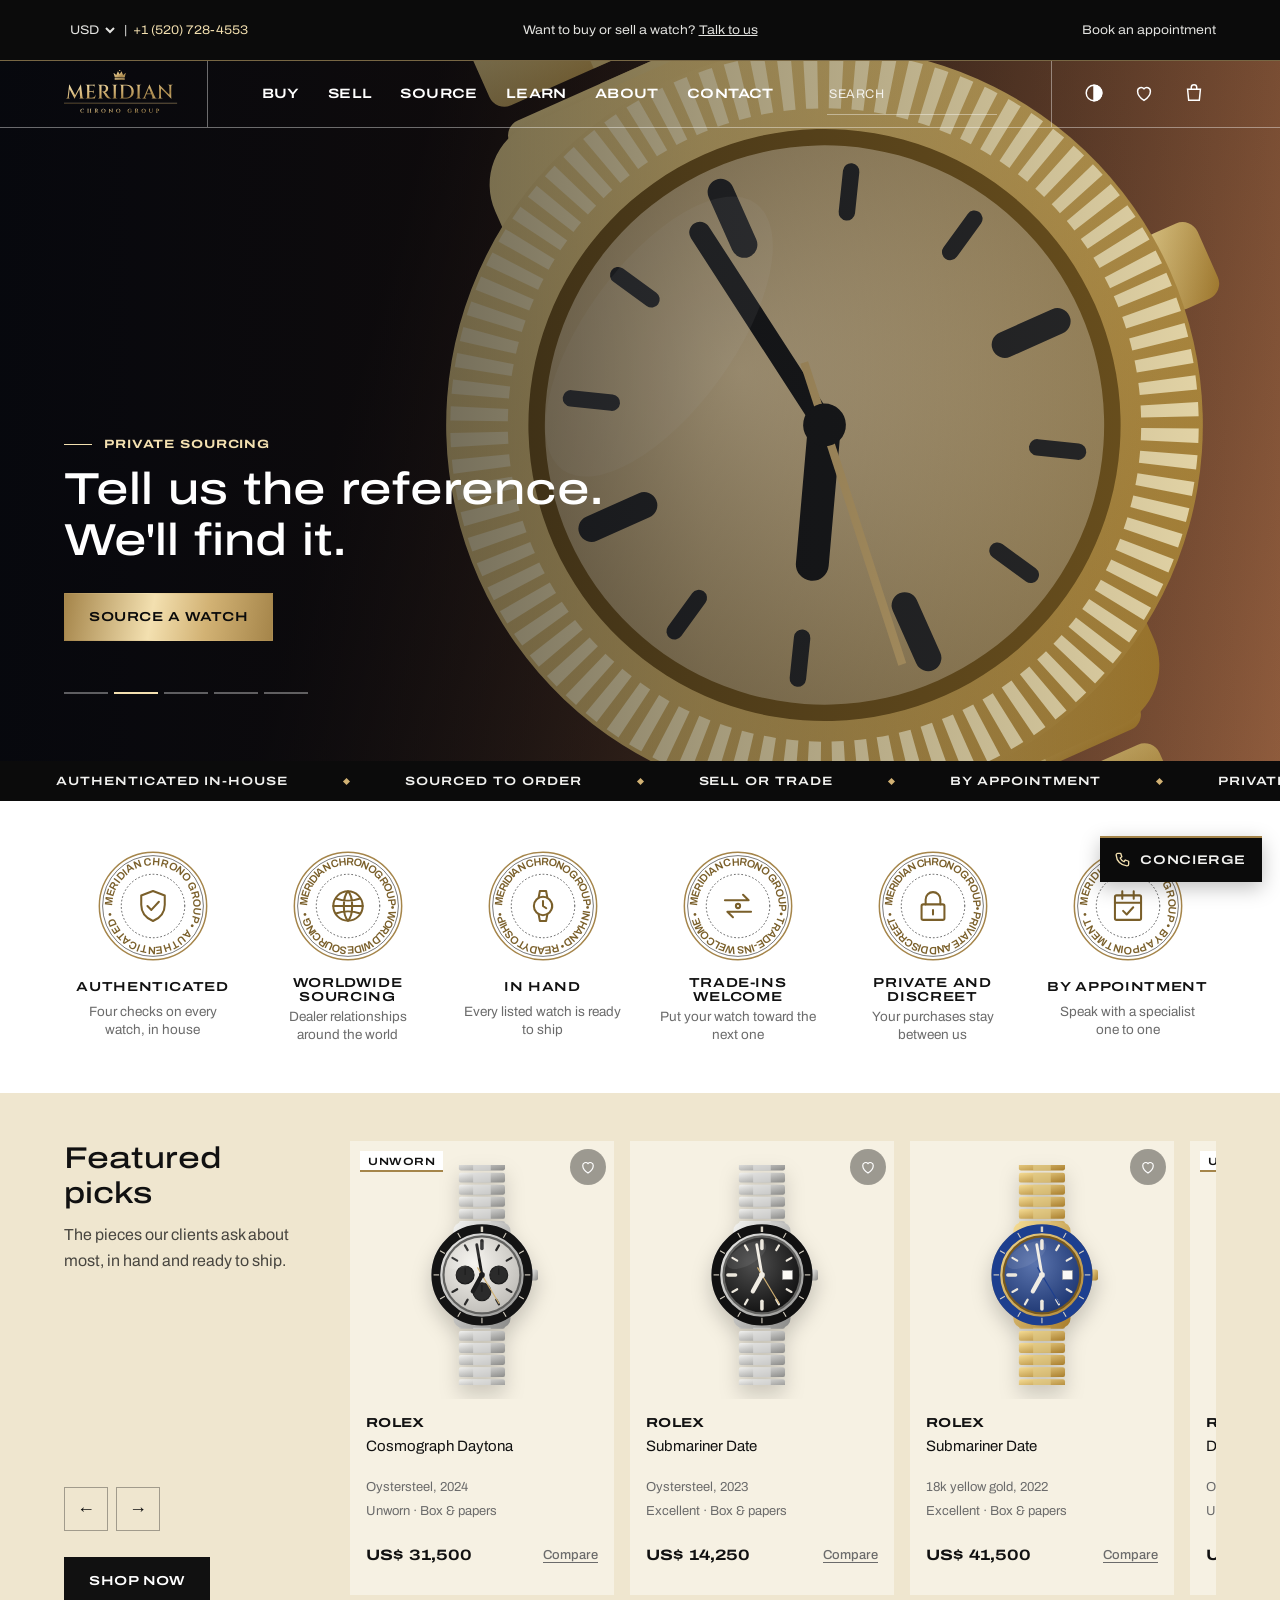
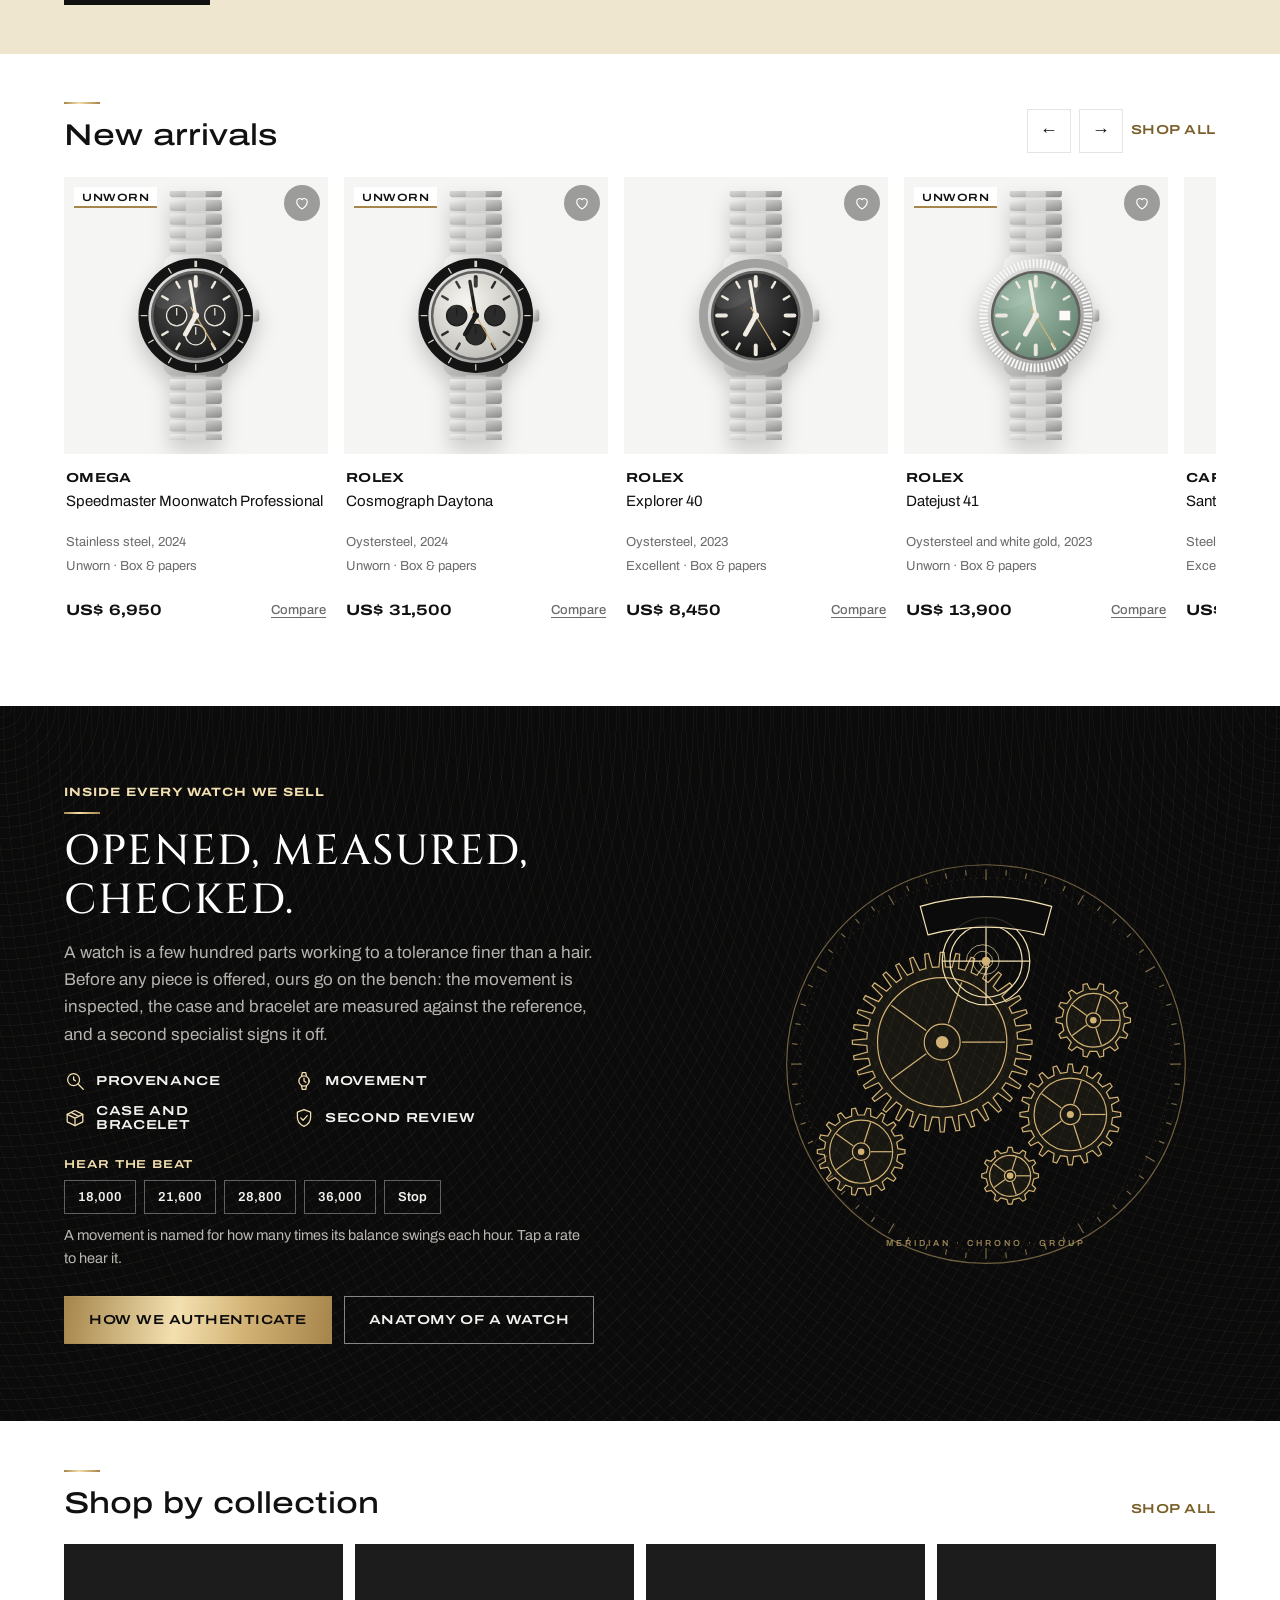
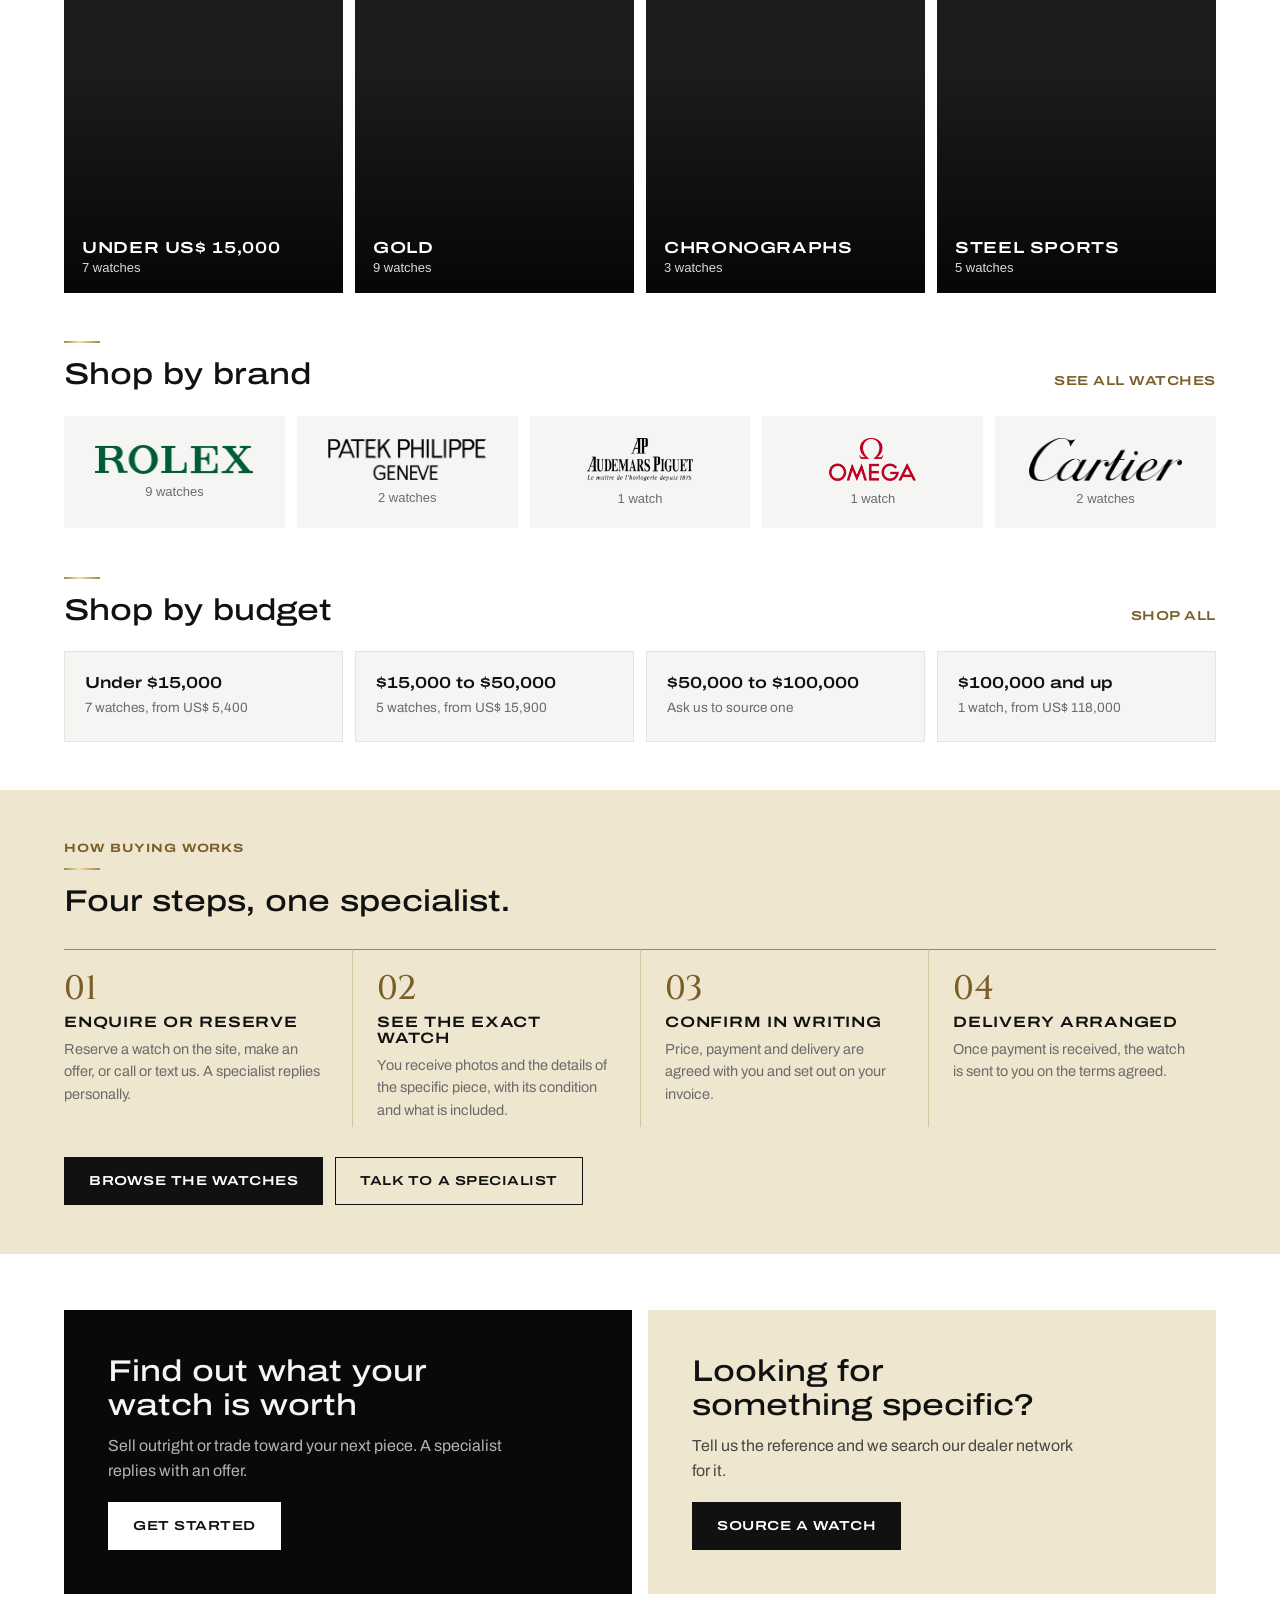
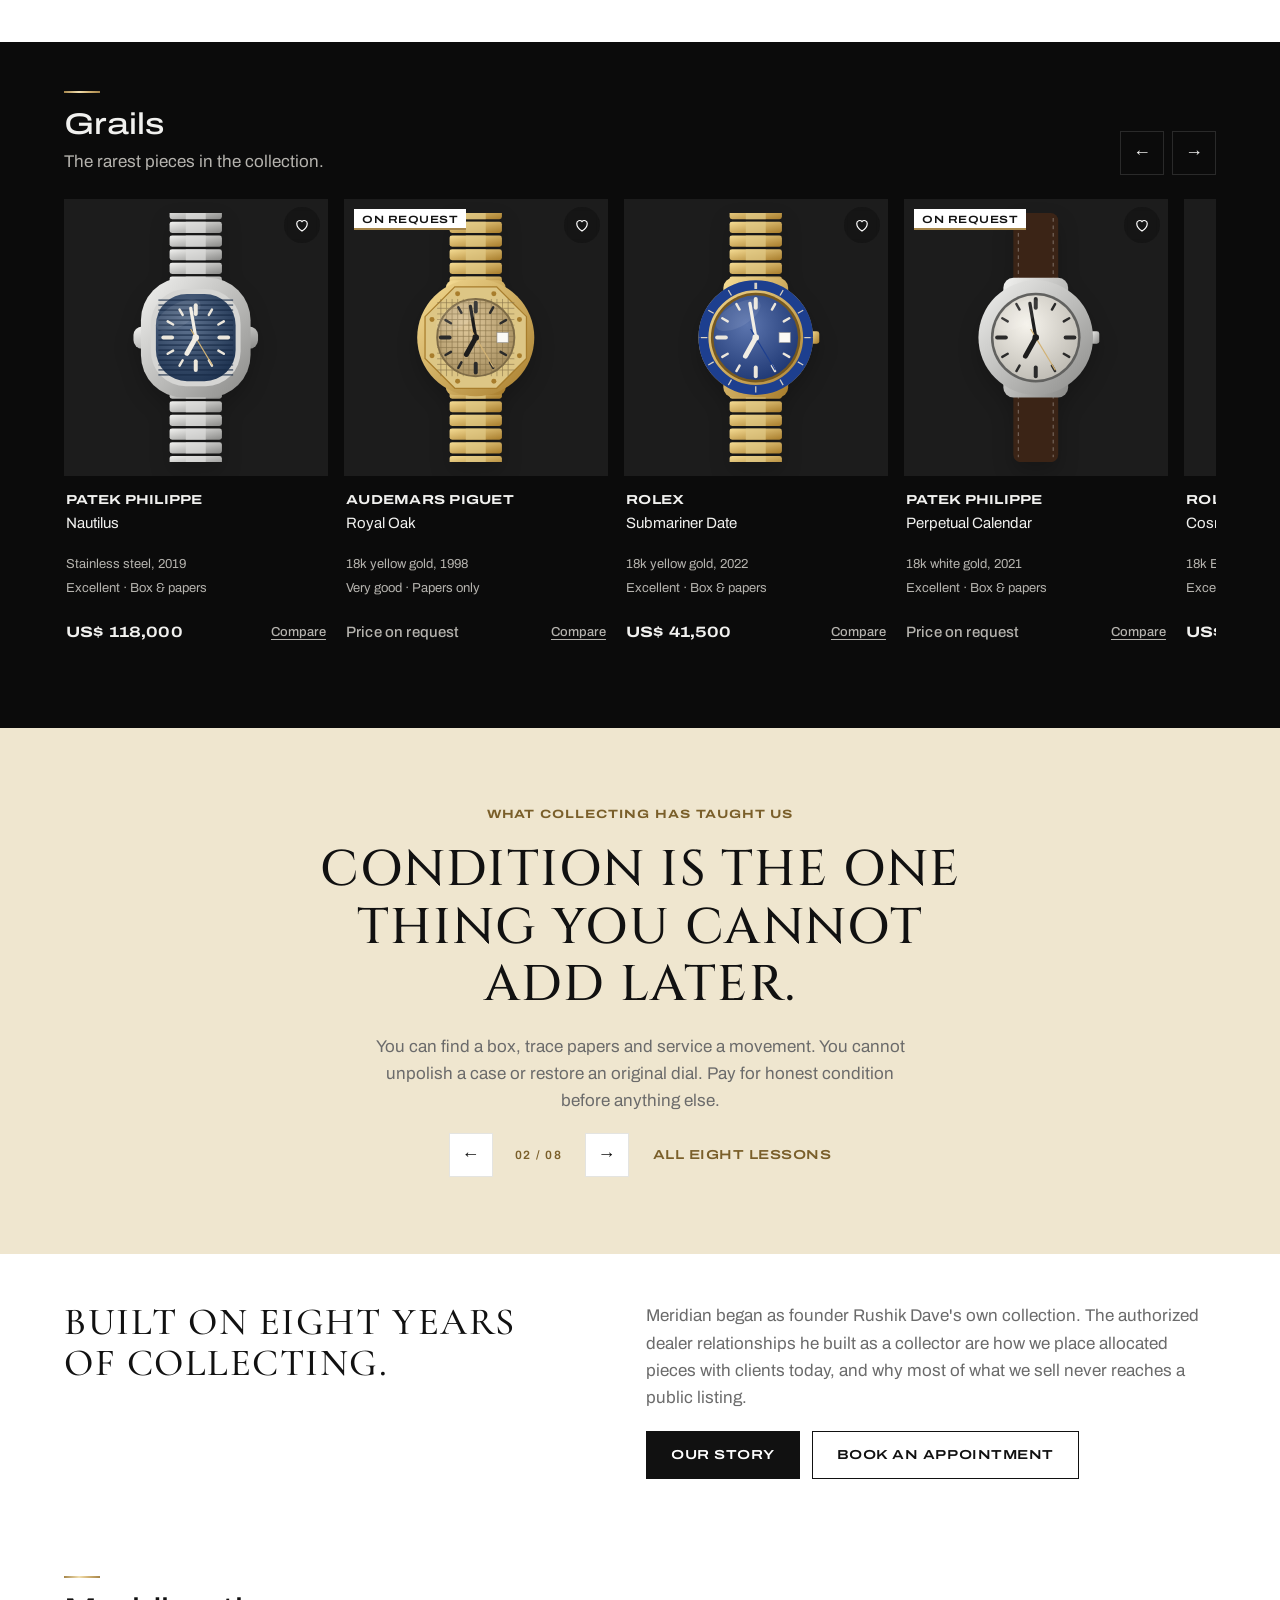
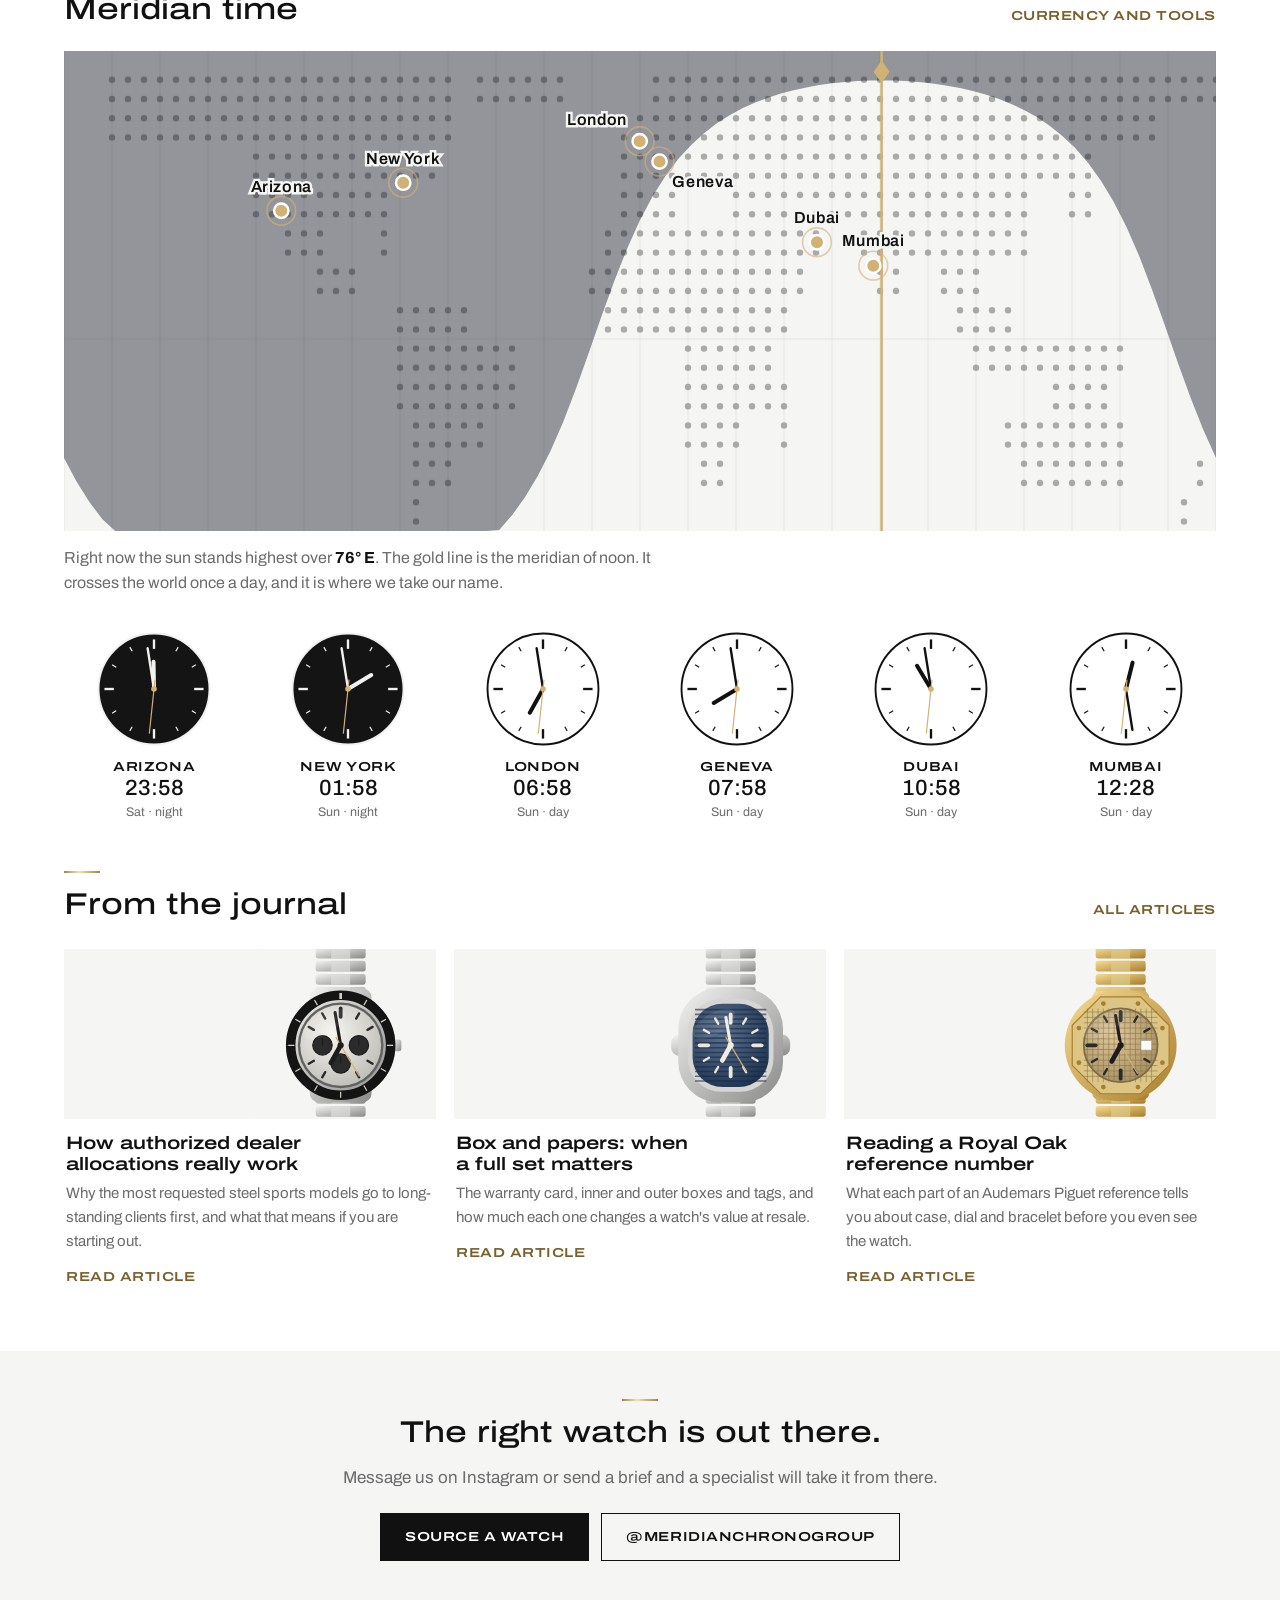
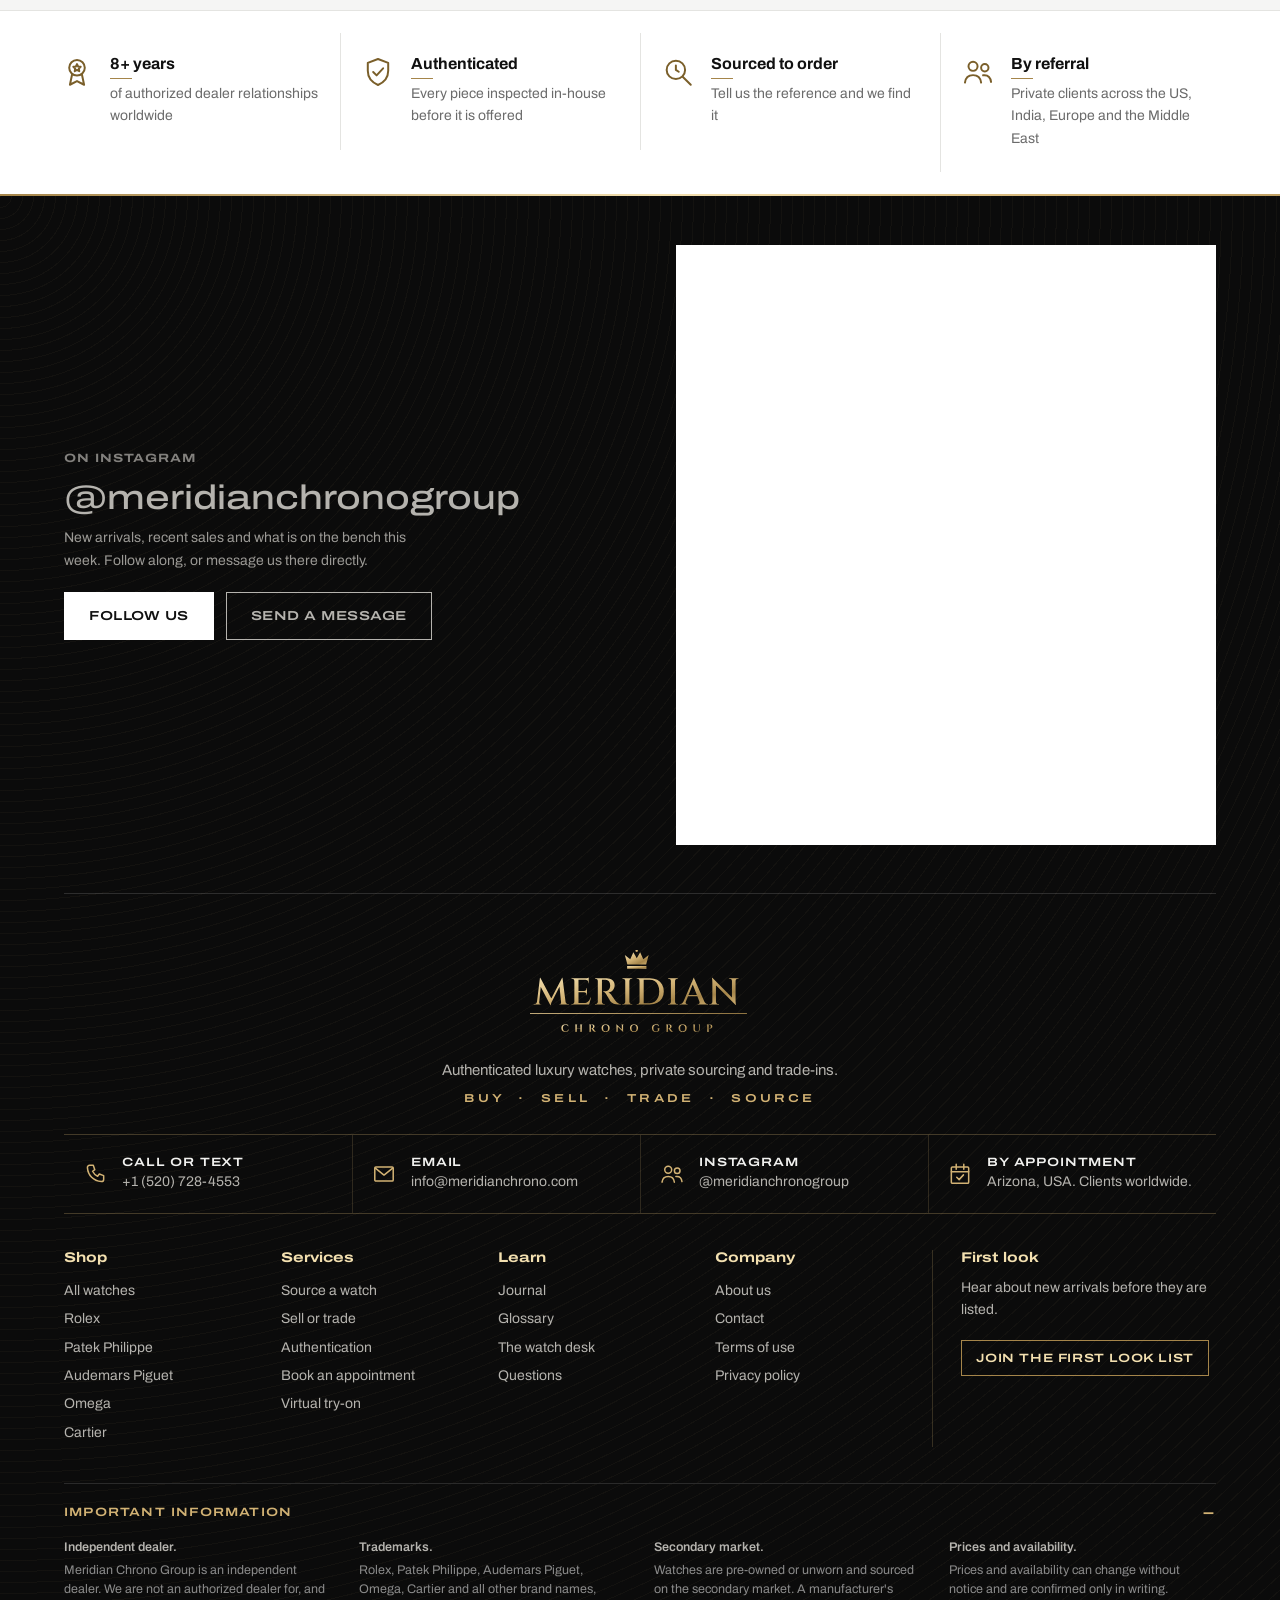
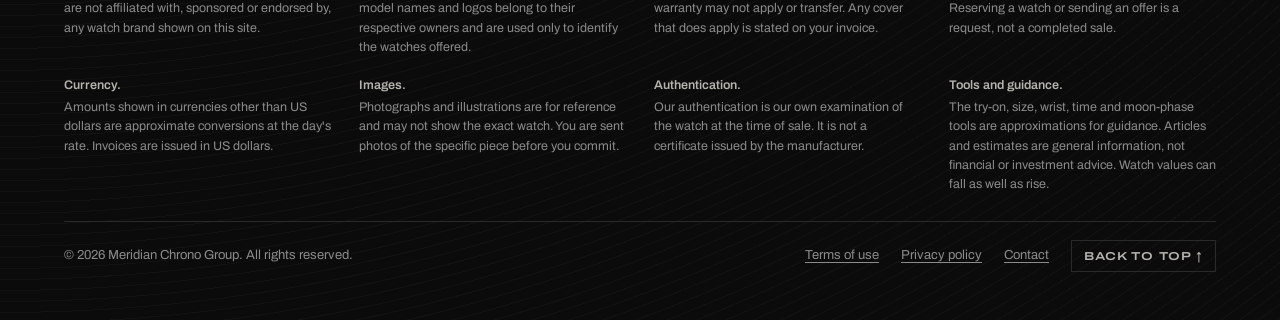
==== index.html @ 7411c693 "SEO: per-page titles, descriptions, canonical, structured data, clean URLs on live" ====
<!DOCTYPE html>
<html lang="en">
<head>
<meta charset="utf-8">
<meta name="viewport" content="width=device-width, initial-scale=1">
<title>Meridian Chrono Group | Authenticated Luxury Watches, Sourcing and Trade-Ins</title>
<meta name="robots" content="noindex">
<link rel="preconnect" href="https://images.unsplash.com">
<script type="application/ld+json">{"@context":"https://schema.org","@type":"Organization","name":"Meridian Chrono Group","url":"https://meridianchrono.com","email":"info@meridianchrono.com","telephone":"+1-520-728-4553","address":{"@type":"PostalAddress","addressRegion":"AZ","addressCountry":"US"},"logo":"https://meridianchrono.com/brand/app-icon-512.png","image":"https://meridianchrono.com/brand/launch-email-hero.png","description":"Independent dealer in authenticated luxury watches: buying, selling, trade-ins and private sourcing.","areaServed":"Worldwide","sameAs":["https://www.instagram.com/meridianchronogroup"]}</script>
<script type="application/ld+json">{"@context":"https://schema.org","@type":"WebSite","name":"Meridian Chrono Group","url":"https://meridianchrono.com/"}</script>
<link rel="icon" href="data:image/svg+xml,%3Csvg xmlns='http://www.w3.org/2000/svg' viewBox='168 4 64 56'%3E%3Crect x='168' y='4' width='64' height='56' fill='%230b0b0b'/%3E%3Cg fill='%23d2b274'%3E%3Cpath d='M183 44h34v5h-34z'/%3E%3Cpath d='M183.5 41.5L179 25l9.5 7.5L194 20l6 10.5L206 20l5.5 12.5L221 25l-4.5 16.5z'/%3E%3Ccircle cx='2' cy='17.5' r='2.2'/%3E%3C/g%3E%3C/svg%3E">
<meta name="theme-color" content="#0b0b0b">
<meta property="og:type" content="website">
<meta property="og:site_name" content="Meridian Chrono Group">
<meta property="og:title" content="Meridian Chrono Group | Authenticated Luxury Watches">
<meta name="twitter:title" content="Meridian Chrono Group | Authenticated Luxury Watches">
<meta name="twitter:description" content="Authenticated luxury watches, private sourcing and trade-ins.">
<meta property="og:description" content="Authenticated luxury watches, private sourcing and trade-ins.">
<meta property="og:image" content="https://aeroassistindustries.github.io/meridian-chrono-staging/brand/launch-email-hero.png">
<meta name="twitter:card" content="summary_large_image">
<link rel="manifest" href="manifest.webmanifest">
<link rel="apple-touch-icon" href="brand/app-icon-180.png">
<meta name="apple-mobile-web-app-title" content="Meridian">
<meta name="description" content="Buy, sell, trade or source authenticated luxury watches with Meridian Chrono Group. Rolex, Patek Philippe, Audemars Piguet, Omega and Cartier, by appointment in Arizona and delivered worldwide.">
<link rel="preconnect" href="https://fonts.googleapis.com">
<link rel="preconnect" href="https://fonts.gstatic.com" crossorigin>
<link href="https://fonts.googleapis.com/css2?family=Archivo:wdth,wght@62..125,100..900&family=Cinzel:wght@400..700&family=Cormorant+Garamond:ital,wght@0,500;0,600;1,500&display=swap" rel="stylesheet">
<style>
/* VOICE  occasion: a private watch salon, hushed and exact, built to sell
   IDEA   the dealer's velvet tray and the hang-tagged case: every piece laid out, numbered, ready to try on
   PICTURE a full-width black velvet tray of drawn watches across the first screen; every card is a piece on velvet
   COLOUR obsidian velvet, champagne gold from the Meridian crown, ivory paper; one ink, gold only for what matters
   TYPE   Cormorant Garamond (the Meridian wordmark) + Archivo for prices, specs and controls
   LAYOUT laptop: title in the tray's quiet top-left, CTAs beside it, tray full-bleed below; phone: title, tray, buttons */
:root{color-scheme:light dark;--bg:light-dark(#f5f5f4,#0b0b0b);--ink:light-dark(#111111,#f1f1ef);--mute:light-dark(#6b6b6b,#b5b3ae);--line:light-dark(#e4e4e1,#2a2a2a);--panel:light-dark(#ffffff,#141414);--gold:light-dark(#7a5f2a,#d2b274);--goldf:#d2b274;--velvet:#0b0b0b;--ok:light-dark(#2f6b45,#7cc49a)}
:root[data-theme=light]{color-scheme:light}
:root[data-theme=dark]{color-scheme:dark}
*{box-sizing:border-box;min-width:0}
html{scroll-behavior:smooth;scroll-padding-top:76px}
body{margin:0;background:var(--bg);color:var(--ink);font:16px/1.6 Archivo,system-ui,sans-serif;overflow-x:clip}
img,svg{max-width:100%}
a{color:inherit}
h1,h2,h3{font-family:"Cormorant Garamond",Georgia,serif;font-weight:600;line-height:1.05;letter-spacing:-.01em;margin:0;text-wrap:balance}
h1{font-size:clamp(40px,5.6vw,68px)}
h2{font-size:clamp(32px,3.6vw,46px)}
h3{font-size:24px}
p{margin:0 0 12px}
.wrap{max-width:1240px;margin:0 auto}
.band{padding:clamp(40px,6vw,88px) max(5vw,16px)}
.lede{color:var(--mute);max-width:62ch;font-size:17px}
.btn{display:inline-flex;align-items:center;justify-content:center;gap:8px;min-height:46px;padding:0 22px;border-radius:2px;border:1px solid var(--goldf);background:var(--goldf);color:#0b0b0b;font:600 15px Archivo,sans-serif;cursor:pointer;text-decoration:none}
.btn:hover{background:#d2b274}
.btn.ghost{background:transparent;color:inherit;border-color:currentColor}
.btn.ghost:hover{background:color-mix(in srgb,currentColor 10%,transparent)}
.btn:focus-visible,button:focus-visible,a:focus-visible,input:focus-visible,select:focus-visible,textarea:focus-visible{outline:2px solid var(--goldf);outline-offset:2px}
header{position:sticky;top:0;z-index:20;background:color-mix(in srgb,var(--velvet) 94%,transparent);backdrop-filter:blur(8px);color:#f1f1ef;border-bottom:1px solid #2a2a2a}
.hd{display:flex;align-items:center;gap:20px;padding:10px max(5vw,16px);max-width:1340px;margin:0 auto}
.brand{display:flex;align-items:center;gap:12px;text-decoration:none}
.brand b{font:600 21px "Cormorant Garamond",serif;letter-spacing:.04em;white-space:nowrap}
.brand small{display:block;font:500 11px Archivo;color:#b5b3ae;letter-spacing:.12em}
nav.main{display:flex;gap:22px;margin-left:auto}
nav.main a{text-decoration:none;font-size:14px;color:#b5b3ae}
nav.main a:hover{color:#ffffff}
.icons{display:flex;gap:6px;margin-left:auto}
nav.main+.icons{margin-left:0}
.ic{position:relative;width:44px;height:44px;border:0;background:transparent;color:#f1f1ef;cursor:pointer;border-radius:50%}
.ic:hover{background:#1c1c1c}
.ic svg{width:22px;height:22px}
.ic i{position:absolute;top:4px;right:2px;min-width:18px;height:18px;border-radius:9px;background:var(--goldf);color:#0b0b0b;font:700 11px/18px Archivo;font-style:normal}
.ic i:empty{display:none}
.hero{background:radial-gradient(120% 90% at 50% 100%,#1c1c1c 0,#0b0b0b 62%);color:#f1f1ef;padding:clamp(28px,4vw,56px) max(5vw,16px) 0}
.htop{display:grid;grid-template-columns:minmax(0,1.3fr) minmax(0,1fr);gap:24px 48px;align-items:end;max-width:1240px;margin:0 auto}
.htop p{color:#b5b3ae;font-size:17px;margin:0}
.ctas{display:flex;flex-wrap:wrap;gap:12px;margin-top:20px}
.tray{display:block;width:100%;height:clamp(240px,30vw,380px);margin-top:12px}
.proof{background:#141414;color:#e4e4e1;border-top:1px solid #2a2a2a}
.proof .wrap{display:grid;grid-template-columns:repeat(4,minmax(0,1fr));gap:0}
.proof div{padding:18px 20px;border-left:1px solid #2a2a2a;font-size:14px}
.proof div:first-child{border-left:0}
.proof b{display:block;font:600 22px "Cormorant Garamond",serif;color:#f3e0b0}
.sechead{display:flex;flex-wrap:wrap;justify-content:space-between;align-items:end;gap:16px;margin-bottom:24px}
.brands{display:flex;gap:10px;overflow-x:auto;scroll-snap-type:x mandatory;padding-bottom:6px;margin-bottom:20px}
.brands button{flex:none;scroll-snap-align:start;min-height:44px;padding:0 18px;border:1px solid var(--line);background:var(--panel);color:var(--ink);font:500 18px "Cormorant Garamond",serif;cursor:pointer;border-radius:2px;white-space:nowrap}
.brands button[aria-pressed=true]{border-color:var(--gold);color:var(--gold);background:color-mix(in srgb,var(--goldf) 10%,var(--panel))}
.filters{display:flex;flex-wrap:wrap;gap:10px;align-items:center;padding:14px;border:1px solid var(--line);background:var(--panel);margin-bottom:18px}
.filters input[type=search]{flex:1 1 220px}
input,select,textarea{font:16px Archivo,sans-serif;color:var(--ink);background:var(--bg);border:1px solid var(--line);border-radius:2px;min-height:44px;padding:8px 12px;width:100%}
.filters select{width:auto}
label.chk{display:inline-flex;align-items:center;gap:8px;font-size:14px;white-space:nowrap;min-height:44px}
label.chk input{width:18px;min-height:18px;accent-color:#d2b274}
.count{font-size:14px;color:var(--mute);margin-bottom:12px}
.grid{display:grid;grid-template-columns:repeat(auto-fill,minmax(230px,1fr));gap:18px}
.card{position:relative;background:var(--panel);border:1px solid var(--line);display:flex;flex-direction:column;cursor:pointer;transition:border-color .2s}
.card:hover{border-color:var(--gold)}
.art{background:radial-gradient(90% 80% at 50% 40%,#2a2a2a,#0b0b0b);aspect-ratio:1/1.05;display:grid;place-items:center;padding:14px}
.art svg{height:100%;filter:drop-shadow(0 14px 12px rgba(0,0,0,.55))}
.heart{position:absolute;top:8px;right:8px;width:44px;height:44px;border:0;border-radius:50%;background:rgba(14,13,11,.6);color:#f1f1ef;cursor:pointer;display:grid;place-items:center}
.heart[aria-pressed=true]{color:#f3e0b0}
.heart svg{width:20px;height:20px}
.cb{padding:14px 16px 16px;display:flex;flex-direction:column;gap:4px;flex:1}
.cb .br{font-size:13px;color:var(--mute);font-weight:600}
.cb h3{font-size:22px}
.cb .rf{font-size:13px;color:var(--mute)}
.tags{display:flex;flex-wrap:wrap;gap:6px;margin:6px 0}
.tag{font-size:12px;padding:2px 8px;border:1px solid var(--line);border-radius:20px;white-space:nowrap}
.tag.u{border-color:var(--gold);color:var(--gold)}
.price{margin-top:auto;font-weight:700;font-size:18px;white-space:nowrap}
.price.poa{font:italic 500 19px "Cormorant Garamond",serif;color:var(--gold)}
.empty{padding:48px 16px;text-align:center;border:1px dashed var(--line);color:var(--mute)}
.two{display:grid;grid-template-columns:minmax(0,1fr) minmax(0,1.1fr);gap:clamp(24px,5vw,64px);align-items:start}
.dark{background:var(--velvet);color:#f1f1ef}
.dark .lede{color:#b5b3ae}
.dark input,.dark select,.dark textarea{background:#141414;color:#f1f1ef;border-color:#3a352c}
.steps{display:grid;gap:14px;margin-top:22px}
.step{display:grid;grid-template-columns:44px minmax(0,1fr);gap:14px;align-items:start}
.step svg{width:44px;height:44px;color:var(--goldf)}
.step b{display:block;font:600 21px "Cormorant Garamond",serif}
.step span{font-size:15px;color:inherit;opacity:.8}
form.f{display:grid;grid-template-columns:repeat(2,minmax(0,1fr));gap:14px;padding:22px;border:1px solid var(--line);background:var(--panel)}
.dark form.f{background:#141414;border-color:#2a2a2a}
form.f label{display:grid;gap:6px;font-size:14px;font-weight:600}
form.f .full{grid-column:1/-1}
.done{grid-column:1/-1;border:1px solid var(--goldf);padding:16px;background:color-mix(in srgb,var(--goldf) 8%,transparent)}
.done pre{white-space:pre-wrap;font:14px/1.5 Archivo;margin:8px 0 12px}
.auth{display:grid;grid-template-columns:repeat(4,minmax(0,1fr));gap:18px;margin-top:28px}
.auth div{border-top:1px solid var(--gold);padding-top:16px}
.auth svg{width:52px;height:52px;color:var(--gold);margin-bottom:8px}
.auth p{font-size:15px;color:var(--mute)}
.who{display:grid;grid-template-columns:repeat(4,minmax(0,1fr));gap:18px;margin-top:28px}
.who div{padding:20px;border:1px solid #2a2a2a;background:#141414}
.who p{color:#b5b3ae;font-size:15px;margin:8px 0 0}
.journal{display:grid;grid-template-columns:repeat(3,minmax(0,1fr));gap:18px;margin-top:28px}
.journal article{background:var(--panel);border:1px solid var(--line)}
.journal .jart{height:150px;background:#0b0b0b;display:block;width:100%}
.journal div{padding:16px 18px}
.journal p{color:var(--mute);font-size:15px}
.faq details{border-bottom:1px solid var(--line);padding:14px 0}
.faq summary{cursor:pointer;font:600 22px "Cormorant Garamond",serif;list-style:none;display:flex;justify-content:space-between;gap:12px;min-height:32px}
.faq summary::after{content:"+";color:var(--gold)}
.faq details[open] summary::after{content:"−"}
.faq p{color:var(--mute);margin:10px 0 0;max-width:70ch}
footer{background:var(--velvet);color:#b5b3ae;font-size:14px}
.ft{display:grid;grid-template-columns:minmax(0,1.4fr) repeat(3,minmax(0,1fr));gap:28px}
footer h4{color:#f1f1ef;margin:0 0 10px;font:600 18px "Cormorant Garamond",serif}
footer a{display:block;text-decoration:none;padding:3px 0}
footer a:hover{color:#f3e0b0}
.legal{border-top:1px solid #2a2a2a;margin-top:32px;padding-top:18px;font-size:13px;color:#8b8b8b}
dialog{border:0;padding:0;background:var(--panel);color:var(--ink);max-width:min(980px,94vw);width:100%;max-height:92vh}
dialog::backdrop{background:rgba(8,7,5,.7)}
.pd{display:grid;grid-template-columns:minmax(0,1fr) minmax(0,1fr)}
.pd .art{aspect-ratio:auto;min-height:420px}
.pd .info{padding:28px;overflow:auto;max-height:92vh}
.x{position:absolute;top:10px;right:10px;width:44px;height:44px;border:0;background:rgba(14,13,11,.6);color:#f1f1ef;border-radius:50%;font-size:22px;cursor:pointer;z-index:2}
.specs{width:100%;border-collapse:collapse;margin:16px 0;font-size:15px}
.specs td{padding:8px 0;border-bottom:1px solid var(--line)}
.specs td:first-child{color:var(--mute);width:42%}
.pd .actions{display:grid;gap:10px}
dialog.drawer{margin:0 0 0 auto;height:100vh;max-height:100vh;max-width:440px}
.drawer .in{display:flex;flex-direction:column;height:100%}
.drawer .hd2{display:flex;justify-content:space-between;align-items:center;padding:18px 20px;border-bottom:1px solid var(--line)}
.drawer .hd2 button{width:44px;height:44px;border:0;background:transparent;color:inherit;font-size:24px;cursor:pointer}
.lines{flex:1;overflow:auto;padding:8px 20px}
.ln{display:grid;grid-template-columns:72px minmax(0,1fr) auto;gap:12px;align-items:center;padding:12px 0;border-bottom:1px solid var(--line)}
.ln .mini{background:#0b0b0b;height:84px;display:grid;place-items:center}
.ln .mini svg{height:76px}
.ln b{display:block;font-size:14px}
.ln small{color:var(--mute)}
.ln button{border:0;background:transparent;color:var(--mute);text-decoration:underline;cursor:pointer;min-height:44px}
.foot{padding:18px 20px;border-top:1px solid var(--line);display:grid;gap:12px}
.sub{display:flex;justify-content:space-between;font-weight:700;font-size:18px}
.pay{display:flex;gap:16px;flex-wrap:wrap}
.pr{margin-top:auto;display:flex;flex-wrap:wrap;justify-content:space-between;align-items:center;gap:6px}
.pr .price{margin-top:0}
.cmp{min-height:40px;padding:0 10px;border:1px solid var(--line);background:transparent;color:var(--mute);font:500 13px Archivo,sans-serif;cursor:pointer;border-radius:2px}
.cmp[aria-pressed=true]{border-color:var(--gold);color:var(--gold)}
.btn:disabled{opacity:.45;cursor:default}
#cmpbar{position:fixed;left:50%;bottom:14px;transform:translateX(-50%);z-index:30;display:flex;align-items:center;gap:10px;padding:10px 14px;background:#141414;color:#f1f1ef;border:1px solid var(--goldf);max-width:calc(100vw - 24px);font-size:14px}
#cmpbar[hidden]{display:none}
#cmpbar .btn{min-height:40px;padding:0 14px}
.cin{padding:28px}
.ct{min-width:520px;width:100%;border-collapse:collapse;margin-top:14px}
.ct th{text-align:left;color:var(--mute);font-weight:500;font-size:14px;white-space:nowrap;padding:10px 12px 10px 0;border-bottom:1px solid var(--line)}
.ct td{padding:10px 12px;border-bottom:1px solid var(--line);font-size:15px;vertical-align:top}
.mini2{background:#0b0b0b;height:150px;display:grid;place-items:center;margin-bottom:8px}
.mini2 svg{height:136px}
.scroll{overflow-x:auto}
#qd{max-width:min(640px,94vw)}
.qs{color:var(--mute);font-size:14px;margin:0 0 6px}
.qo{display:grid;gap:10px;margin:18px 0 6px}
.qr{display:grid;grid-template-columns:repeat(3,minmax(0,1fr));gap:12px;margin:18px 0}
.qc{display:grid;gap:2px;align-content:start;text-align:left;background:var(--panel);border:1px solid var(--line);color:var(--ink);padding:10px;cursor:pointer;font:14px Archivo,sans-serif}
.qc:hover{border-color:var(--gold)}
.qc .price{margin-top:4px;font-size:15px}
.lk{background:none;border:0;color:var(--mute);text-decoration:underline;cursor:pointer;min-height:44px;font:14px Archivo,sans-serif;padding:0}
#seen h3{margin:40px 0 14px}
.sv{display:flex;gap:12px;overflow-x:auto;padding-bottom:6px}
.sv .qc{flex:none;width:160px}
.fit{margin-top:22px;border-top:1px solid var(--line);padding-top:18px}
.fit label{display:flex;justify-content:space-between;gap:12px;font-size:14px;font-weight:600;margin-top:10px}
input[type=range]{padding:0;border:0;background:transparent;accent-color:#d2b274}
#wsvg{display:block;width:100%;height:200px;background:var(--bg);margin-top:6px}
#wtxt{font-size:14px;color:var(--mute);margin:8px 0 0}
.pn{display:grid;grid-template-columns:1fr 1fr;gap:10px;margin-top:18px}
@media(max-width:600px){.cin{padding:20px 16px}.mini2{height:110px}.mini2 svg{height:98px}}
@media(max-width:980px){nav.main{display:none}.auth,.who{grid-template-columns:repeat(2,minmax(0,1fr))}.ft{grid-template-columns:repeat(2,minmax(0,1fr))}}
@media(max-width:760px){.htop,.two,.pd{grid-template-columns:1fr}.proof .wrap{grid-template-columns:repeat(2,minmax(0,1fr))}.proof div:nth-child(3){border-left:0}.journal{grid-template-columns:1fr}.pd .art{min-height:300px}}
@media(max-width:600px){.brand small{display:none}.brand b{white-space:normal;font-size:17px;line-height:1.1;display:block}.hd{gap:10px}.auth,.who,.ft{grid-template-columns:1fr}form.f{grid-template-columns:1fr;padding:16px}.grid{grid-template-columns:repeat(2,minmax(0,1fr));gap:10px}.cb{padding:10px 10px 12px}.cb h3{font-size:19px}.price{font-size:16px}.filters select{flex:1 1 45%}.tray{height:250px}}
@media(prefers-reduced-motion:reduce){html{scroll-behavior:auto}.tray g.w{animation:none!important}}
@keyframes rise{from{opacity:0;transform:translateY(14px)}to{opacity:1;transform:none}}
.tray g.w{animation:rise .9s ease-out both}

/* ---- v3: light gallery look ---- */
:root{--bg:light-dark(#ffffff,#0b0b0b);--ink:light-dark(#111111,#f1f1ef);--mute:light-dark(#6b6b6b,#b5b3ae);--line:light-dark(#e4e4e1,#2a2a2a);--panel:light-dark(#ffffff,#141414);--tile:light-dark(#f5f5f4,#1c1c1c);--soft:light-dark(#f5f5f4,#141414);--gold:light-dark(#111111,#f1f1ef)}
h1{font-weight:500;letter-spacing:-.015em}
h2,h3{font-family:Archivo,system-ui,sans-serif;font-weight:700;letter-spacing:-.02em;line-height:1.15}
h2{font-size:clamp(24px,2.8vw,34px)}
h3{font-size:18px}
:focus-visible{outline:2px solid var(--ink)!important;outline-offset:2px}
.util{display:flex;justify-content:space-between;gap:12px;background:#0b0b0b;color:#e4e4e1;font-size:13px;padding:8px max(5vw,16px)}
.util a{text-decoration:none}
.util a:hover{text-decoration:underline}
header{background:color-mix(in srgb,var(--bg) 94%,transparent);color:var(--ink);border-bottom:1px solid var(--line)}
.brand small{color:var(--mute)}
nav.main a{color:var(--ink);font-weight:600}
nav.main a:hover{color:var(--ink);text-decoration:underline;text-underline-offset:6px}
#hq{width:240px;border-radius:999px;background:var(--soft);border-color:transparent;min-height:42px;font-size:14px;padding:6px 16px}
.ic{color:var(--ink)}
.ic:hover{background:var(--soft)}
.ic i{background:var(--ink);color:var(--bg)}
.btn{background:var(--ink);color:var(--bg);border-color:var(--ink);border-radius:999px}
.btn:hover{background:var(--ink);opacity:.82}
.btn.ghost{background:transparent;color:inherit;border-color:currentColor}
.btn.ghost:hover{opacity:1}
.hero{background:linear-gradient(180deg,var(--soft),var(--tile));color:var(--ink)}
.htop p{color:var(--mute)}
.eyebrow{font-size:14px;font-weight:600;color:var(--mute);margin:0 0 10px}
.more{font-weight:600;font-size:14px;text-underline-offset:4px;white-space:nowrap}
.arrows{display:flex;align-items:center;gap:8px}
.ar{width:44px;height:44px;border-radius:50%;border:1px solid var(--line);background:var(--bg);color:var(--ink);font-size:18px;cursor:pointer}
.ar:hover{border-color:var(--ink)}
.btiles{display:grid;grid-template-columns:repeat(4,minmax(0,1fr));gap:12px}
.btiles button{display:grid;gap:4px;place-content:center;text-align:center;min-height:112px;padding:14px;border:0;border-radius:12px;background:var(--soft);color:var(--ink);cursor:pointer}
.btiles button:hover{background:var(--tile)}
.btiles b{font:500 24px "Cormorant Garamond",Georgia,serif}
.btiles span{font-size:13px;color:var(--mute)}
.row{display:flex;gap:16px;overflow-x:auto;scroll-snap-type:x mandatory;padding-bottom:10px}
.row .card{flex:none;width:min(264px,68vw);scroll-snap-align:start}
.promo{display:grid;grid-template-columns:repeat(2,minmax(0,1fr));gap:16px}
.promo>div{background:var(--soft);border-radius:16px;padding:clamp(24px,4vw,44px);display:grid;gap:10px;justify-items:start;align-content:start}
.promo p{color:var(--mute);margin:0 0 8px;max-width:44ch}
.night{color-scheme:dark;background:#0b0b0b;color:var(--ink)}
.card{border:0;background:transparent}
.art{background:var(--tile);border-radius:12px}
.card:hover .art{box-shadow:inset 0 0 0 1px var(--ink)}
.art svg{filter:drop-shadow(0 10px 10px rgba(0,0,0,.2))}
.heart{background:color-mix(in srgb,var(--bg) 82%,transparent);color:var(--ink)}
.heart[aria-pressed=true]{color:var(--ink)}
.cb{padding:12px 2px 16px}
.cb h3{font-size:16px;line-height:1.3}
.price.poa{font:500 15px Archivo,sans-serif;color:var(--mute)}
.brands button{font:600 14px Archivo,sans-serif;border-radius:999px;background:var(--bg)}
.brands button[aria-pressed=true]{background:var(--ink);color:var(--bg);border-color:var(--ink)}
.filters{border:0;background:var(--soft);border-radius:14px}
input,select,textarea{border-radius:8px}
input[type=range],label.chk input{accent-color:var(--ink)}
.dark{background:var(--soft);color:var(--ink)}
.dark .lede{color:var(--mute)}
.dark input,.dark select,.dark textarea{background:var(--bg);color:var(--ink);border-color:var(--line)}
.dark form.f{background:var(--panel);border-color:var(--line)}
form.f{border-radius:16px}
.step svg{color:var(--ink)}
.step b{font:700 16px Archivo,sans-serif}
.who div{border-color:var(--line);background:var(--panel);border-radius:12px}
.who p{color:var(--mute)}
.proof{background:var(--bg);color:var(--ink);border-top:1px solid var(--line)}
.proof div{border-color:var(--line);color:var(--mute)}
.proof b{font:700 16px Archivo,sans-serif;color:var(--ink)}
.journal article{border:0;background:transparent}
.journal .jart{background:var(--tile);border-radius:12px}
.journal div{padding:14px 2px}
.faq summary{font:600 17px Archivo,sans-serif}
.done{border-color:var(--ink);background:var(--soft);border-radius:12px}
.mini2,.ln .mini{background:var(--tile);border-radius:8px}
.qc{border-radius:10px}
dialog{border-radius:16px}
dialog.drawer{border-radius:0}
.pd .art{border-radius:0}
#wsvg{background:var(--soft);border-radius:10px}
#cmpbar{background:var(--ink);color:var(--bg);border:0;border-radius:999px;padding:8px 10px 8px 20px}
#cmpbar .btn{background:var(--bg);color:var(--ink);border-color:var(--bg)}
#cmpbar .btn.ghost{background:transparent;color:var(--bg);border-color:color-mix(in srgb,var(--bg) 45%,transparent)}
footer h4{font:700 14px Archivo,sans-serif}
footer a:hover{color:#ffffff}
@media(max-width:1180px){#hq{display:none}}
@media(max-width:760px){.promo{grid-template-columns:1fr}.btiles{grid-template-columns:repeat(2,minmax(0,1fr))}.btiles button{min-height:88px}.btiles b{font-size:20px}.util span{display:none}.util{justify-content:center}}

/* ---- v4: pages, logo, menu ---- */
[hidden]{display:none!important}
.lg{display:block;width:auto;color:var(--ink)}
.brand{color:var(--ink)}
nav.main a[aria-current]{text-decoration:underline;text-underline-offset:6px}
#openMenu{display:none}
.hsw{position:relative}
#hs{position:absolute;top:calc(100% + 6px);left:0;width:330px;background:var(--panel);border:1px solid var(--line);border-radius:12px;box-shadow:0 14px 34px rgba(0,0,0,.14);padding:6px;z-index:40}
#hs button{display:grid;grid-template-columns:44px minmax(0,1fr);gap:10px;align-items:center;width:100%;text-align:left;border:0;background:none;color:var(--ink);padding:6px;border-radius:8px;cursor:pointer;font:14px/1.35 Archivo,sans-serif}
#hs button:hover{background:var(--soft)}
.mini3{height:52px;background:var(--tile);border-radius:6px;display:grid;place-items:center}
.mini3 svg{height:46px}
h1.pg{font-size:clamp(36px,4.6vw,58px)}
h2.big{font:500 clamp(34px,4.2vw,54px)/1.05 "Cormorant Garamond",Georgia,serif;letter-spacing:-.015em}
.doc{max-width:760px}
.doc h2{font-size:20px;margin:32px 0 8px}
.doc p{color:var(--mute);font-size:17px}
.doc .jart{display:block;width:100%;height:220px;border-radius:14px;margin:18px 0 24px}
.doc .ctas{margin-top:28px}
.jc{display:block;text-decoration:none;color:inherit}
.jc .jart{display:block;width:100%;height:170px;background:var(--tile);border-radius:12px}
.jc div{padding:14px 2px}
.jc p{color:var(--mute);font-size:15px}
.jc:hover h3{text-decoration:underline;text-underline-offset:4px}
.gl{display:grid;grid-template-columns:repeat(2,minmax(0,1fr));gap:0 40px;margin:0}
.gl div{padding:14px 0;border-top:1px solid var(--line)}
.gl dt{font-weight:700}
.gl dd{margin:4px 0 0;color:var(--mute);font-size:15px}
.founder{display:grid;grid-template-columns:minmax(0,1fr) minmax(0,1.4fr);gap:clamp(24px,5vw,64px);align-items:center;margin-top:56px;background:var(--soft);border-radius:18px;padding:clamp(24px,4vw,48px)}
.fmark .lg{width:100%;max-width:340px;height:auto}
.sim{margin-top:22px;border-top:1px solid var(--line);padding-top:18px}
.mnav{display:grid;padding:8px 20px}
.mnav a{padding:14px 0;border-bottom:1px solid var(--line);text-decoration:none;font-weight:600;font-size:17px}
.ft{grid-template-columns:minmax(0,1.5fr) repeat(4,minmax(0,1fr))}
.flogo .lg{color:#f1f1ef}
.step a{text-underline-offset:4px}
@media(max-width:980px){#openMenu{display:block}.ft{grid-template-columns:repeat(2,minmax(0,1fr))}}
@media(max-width:1180px){.hsw{display:none}}
@media(max-width:760px){.gl,.founder{grid-template-columns:1fr}}
@media(max-width:600px){.lg{height:32px}.fmark .lg,.flogo .lg{height:auto}.flogo .lg{height:40px}.ft{grid-template-columns:1fr}}

/* ---- v5: after Wristcheck and Material Good ---- */
:root{--tile:light-dark(#f5f5f4,#1c1c1c);--acc:light-dark(#7a5f2a,#d2b274);--band:light-dark(#eadfbf,#2c2616)}
body{font-family:Archivo,system-ui,sans-serif}
h2,h3,.btn,nav.main a,.more,.util,.cb .br,.mnav a,footer h4,.price,.brands button,.eyebrow{font-family:Archivo,system-ui,sans-serif;font-stretch:125%}
h2{font-weight:500;letter-spacing:0;font-size:clamp(22px,2.4vw,30px)}
h3{font-weight:600;letter-spacing:0}
.btn{border-radius:0;text-transform:uppercase;font-size:13px;letter-spacing:.04em;min-height:48px;padding:0 24px}
.btn.inv{background:#ffffff;color:#111111;border-color:#ffffff}
.more{text-transform:uppercase;color:var(--acc);text-decoration:none;font-size:13px;letter-spacing:.04em}
.more:hover{text-decoration:underline;text-underline-offset:4px}
.eyebrow{text-transform:uppercase;font-size:12px;letter-spacing:.08em;font-weight:700}
.util{display:grid;grid-template-columns:1fr auto 1fr;align-items:center;font-size:12.5px;font-stretch:112%}
.util>:last-child{justify-self:end}
.hd{padding-block:0;min-height:66px;align-items:stretch;max-width:none}
.brand{padding-right:28px;border-right:1px solid var(--line)}
nav.main{margin:0 auto;gap:28px;align-items:center}
nav.main a{text-transform:uppercase;font-size:13.5px;letter-spacing:.03em;font-weight:600}
.hsw{align-self:center}
#hq{border-radius:0;background:transparent;border:0;border-bottom:1px solid var(--line);width:170px;text-transform:uppercase;font-size:12.5px;letter-spacing:.04em;padding-left:2px}
.icons{align-items:center;padding-left:20px;border-left:1px solid var(--line)}
header{transition:background .25s}
body.over header{background:transparent;backdrop-filter:none;border-color:rgba(255,255,255,.4)}
body.over header :is(.brand,.lg,nav.main a,.ic,#hq,.icons){color:#ffffff;border-color:rgba(255,255,255,.4)}
body.over #hq::placeholder{color:rgba(255,255,255,.85)}
body.over .ic:hover{background:rgba(255,255,255,.16)}
body.over .ic i{background:#ffffff;color:#111111}
.hero{background:none;padding:0;margin-top:calc(-1*var(--hh,67px))}
.hs{position:relative;overflow:hidden;min-height:min(88vh,700px);display:flex;align-items:flex-end;color:#ffffff}
.hw{position:absolute;right:-3%;top:52%;height:235%;max-width:none;transform:translateY(-50%) rotate(-24deg)}
.ht{position:relative;padding:140px max(5vw,16px) 56px;max-width:760px}
.ht h1{font:500 clamp(28px,3.5vw,46px)/1.15 Archivo,system-ui,sans-serif;font-stretch:125%;letter-spacing:0;margin:10px 0 26px}
.ht .eyebrow{color:#ffffff;opacity:.85}
.ht{z-index:1}
.hdots{display:flex;gap:6px;margin-top:40px}
.hdots button{width:44px;height:24px;border:0;padding:0;cursor:pointer;background:linear-gradient(rgba(255,255,255,.4),rgba(255,255,255,.4)) center/100% 2px no-repeat}
.hdots button[aria-pressed=true]{background-image:linear-gradient(#ffffff,#ffffff)}
.accent{background:var(--band)}
.fb{display:grid;grid-template-columns:minmax(0,250px) minmax(0,1fr);gap:36px}
.fbl{display:flex;flex-direction:column;gap:12px}
.fbl p{color:var(--ink);opacity:.75;margin:0}
.fbl .btn{margin-top:auto;align-self:flex-start}
.accent .card{background:color-mix(in srgb,#ffffff 42%,transparent);border-radius:14px;padding:10px 14px 2px}
.accent .art{background:transparent}
.accent .card:hover .art{box-shadow:none}
.accent .card:hover{background:color-mix(in srgb,#ffffff 62%,transparent)}
.art{border-radius:0}
.cb{padding:14px 2px 18px;gap:3px}
.cb .br{text-transform:uppercase;font-size:13px;font-weight:700;color:var(--ink);letter-spacing:.02em}
.cb h3{font:400 15px/1.35 Archivo,system-ui,sans-serif;font-stretch:100%}
.price{font-size:15px;font-weight:700}
.cmp{border:0;padding:0;text-decoration:underline;text-underline-offset:3px}
.heart{border-radius:0;background:transparent}
.btiles button{border-radius:0;background:var(--tile)}
.btiles b{text-transform:uppercase;letter-spacing:.08em;font-size:19px}
.brands button{border-radius:0;text-transform:uppercase;font-size:12.5px;letter-spacing:.04em}
.filters,input,select,textarea,form.f,.promo>div,.founder,.who div,.done,.qc,dialog,.mini2,.ln .mini,.jc .jart,.journal .jart,#wsvg,#hs,.mini3,.doc .jart,#cmpbar,.ar{border-radius:0}
.promo>div:first-child{background:#0b0b0b;color:#f5f5f4}
.promo>div:first-child p{color:#b5b3ae}
.promo>div:first-child .btn{background:#ffffff;color:#111111;border-color:#ffffff}
.promo>div:last-child{background:var(--band)}
.promo>div:last-child p{color:var(--ink);opacity:.75}
h1.pg{text-transform:uppercase;letter-spacing:.05em;font-size:clamp(28px,3.4vw,42px);font-weight:500}
h2.big{text-transform:uppercase;letter-spacing:.04em;font-size:clamp(26px,3vw,40px)}
.mnav a{text-transform:uppercase;font-size:14px;letter-spacing:.04em}
@media(max-width:980px){.brand{border:0;padding-right:0}.icons{border:0;padding-left:0}}
@media(max-width:760px){.util{grid-template-columns:1fr;text-align:center}.util>span:first-child,.util>a{display:none}.util span.um{display:block}.fb{grid-template-columns:1fr;gap:20px}.fbl .btn{margin-top:6px}.hw{right:-34%;height:112%;top:27%}.hs::after{content:"";position:absolute;inset:38% 0 0;background:linear-gradient(transparent,rgba(4,7,14,.92) 55%)}.hs{min-height:min(84vh,640px)}.ht{padding-bottom:36px}}

/* ---- v6: photography ---- */
.art,.mini,.mini2,.mini3,.jw{position:relative;overflow:hidden}
.jw{display:block}
.ph{position:absolute;inset:0;width:100%;height:100%;max-width:none;object-fit:cover}
.card .ph{transition:transform .6s ease}
.card:hover .ph{transform:scale(1.05)}
.accent .art{border-radius:10px}
.hp{position:absolute;inset:0;width:100%;height:100%;max-width:none;object-fit:cover;animation:hfade .9s ease both}
.hv{position:absolute;inset:0;background:linear-gradient(90deg,rgba(4,7,14,.86),rgba(4,7,14,.35) 55%,rgba(4,7,14,.05))}
@keyframes hfade{from{opacity:0;transform:scale(1.04)}to{opacity:1;transform:none}}
.strip{display:block;width:100%;aspect-ratio:21/8;object-fit:cover;margin:26px 0 6px}
.two .strip{aspect-ratio:4/3;margin-top:28px}
.promo>div:first-child{background:linear-gradient(rgba(8,8,8,.74),rgba(8,8,8,.74)),url(https://images.unsplash.com/photo-1618215650148-e8e61eae521c?auto=format&fit=crop&q=70&w=1200) center/cover,#0b0b0b}
.mq{overflow:hidden;background:#0b0b0b;color:#f1f1ef;font:600 12px Archivo,system-ui,sans-serif;font-stretch:125%;text-transform:uppercase;letter-spacing:.08em;padding:13px 0;white-space:nowrap}
.mq>div{display:inline-flex;gap:56px;padding-left:56px;animation:mq 60s linear infinite}
.mq span::after{content:"";display:inline-block;width:5px;height:5px;background:#d2b274;transform:rotate(45deg);margin-left:56px;vertical-align:middle}
@keyframes mq{to{transform:translateX(-50%)}}
.btiles{grid-template-columns:repeat(5,minmax(0,1fr))}
@media(max-width:760px){.btiles{grid-template-columns:repeat(2,minmax(0,1fr))}.strip{aspect-ratio:16/9}}
@media(prefers-reduced-motion:reduce){.mq>div,.hp{animation:none}.card .ph{transition:none}}
.row,.brands,.sv{scrollbar-width:none}
.row::-webkit-scrollbar,.brands::-webkit-scrollbar,.sv::-webkit-scrollbar{display:none}
.fbl .arrows{margin-top:auto}
.fbl .btn{margin-top:14px}
.accent .ar{background:transparent;border-color:color-mix(in srgb,var(--ink) 35%,transparent)}
@media(max-width:760px){.fbl .arrows{display:none}}

/* ---- v7 ---- */
.heart,.heart[aria-pressed=true]{color:#ffffff;filter:drop-shadow(0 1px 3px rgba(0,0,0,.7))}
.ctiles{display:grid;grid-template-columns:repeat(4,minmax(0,1fr));gap:12px}
.ctiles button{aspect-ratio:4/5;border:0;padding:18px;display:flex;flex-direction:column;justify-content:flex-end;align-items:flex-start;gap:4px;text-align:left;color:#ffffff;background:#1c1c1c center/cover;cursor:pointer;transition:filter .3s}
.ctiles button:hover{filter:brightness(1.15)}
.ctiles b{font:600 16px Archivo,system-ui,sans-serif;font-stretch:125%;text-transform:uppercase;letter-spacing:.04em}
.ctiles span{font-size:13px;opacity:.85}
.chip{border:0;background:var(--ink);color:var(--bg);font:600 12px Archivo,system-ui,sans-serif;padding:7px 10px;cursor:pointer;margin-right:10px;text-transform:uppercase;letter-spacing:.04em}
.pl{display:flex;gap:22px;flex-wrap:wrap}
dialog#pd{max-width:min(1120px,94vw)}
.pd .art{cursor:zoom-in}
.pd .art .ph{transition:transform .25s ease}
#totop{position:fixed;right:18px;bottom:18px;z-index:25;width:46px;height:46px;border:1px solid var(--line);background:var(--bg);color:var(--ink);font-size:18px;cursor:pointer}
.tabbar{display:none}
main>[data-view]:not([hidden]){animation:vfade .4s ease}
@keyframes vfade{from{opacity:0}to{opacity:1}}
@media(max-width:760px){.ctiles{grid-template-columns:repeat(2,minmax(0,1fr))}.tabbar{display:grid;grid-template-columns:repeat(5,minmax(0,1fr));position:fixed;left:0;right:0;bottom:0;z-index:28;background:var(--bg);border-top:1px solid var(--line);padding-bottom:env(safe-area-inset-bottom,0px)}.tabbar :is(a,button){display:grid;justify-items:center;gap:2px;padding:8px 0 7px;border:0;background:none;color:var(--ink);font:600 10.5px Archivo,system-ui,sans-serif;text-transform:uppercase;letter-spacing:.04em;text-decoration:none;cursor:pointer}.tabbar svg{width:22px;height:22px}body{padding-bottom:60px}#cmpbar{bottom:72px}#totop{bottom:74px;right:12px}}
@media(prefers-reduced-motion:reduce){main>[data-view]{animation:none!important}}

/* ---- v8 ---- */
html[data-theme=dark]{color-scheme:dark}html[data-theme=light]{color-scheme:light}
.stband{padding-top:44px;padding-bottom:8px}
.stamps{display:grid;grid-template-columns:repeat(6,minmax(0,1fr));gap:26px 18px}
.st{display:grid;justify-items:center;text-align:center;gap:4px;color:var(--ink);text-decoration:none}
.st .stamp{width:112px;height:112px;margin-bottom:10px}
.stamp .si{stroke:var(--acc)}
.stamp .rt{transform-box:view-box;transform-origin:60px 60px;transition:transform 1.4s cubic-bezier(.2,.7,.2,1)}
.st:hover .rt{transform:rotate(60deg)}
.st b{font:600 13px Archivo,system-ui,sans-serif;font-stretch:125%;text-transform:uppercase;letter-spacing:.05em}
.st span{font-size:13.5px;color:var(--mute);max-width:20ch;line-height:1.35}
.pd .art{position:relative}
.pst{position:absolute;left:14px;top:14px;width:92px;height:92px;color:#ffffff;transform:rotate(-12deg);background:rgba(0,0,0,.5);border-radius:50%;backdrop-filter:blur(3px);pointer-events:none;z-index:2}
.pst .stamp{width:100%;height:100%}.pst .si{stroke:#ffffff}
.ico{width:22px;height:22px;flex:none;color:var(--acc)}
.trust{display:grid;grid-template-columns:repeat(2,minmax(0,1fr));gap:10px 16px;margin-top:18px;padding:14px 0;border-block:1px solid var(--line)}
.trust span{display:flex;align-items:center;gap:9px;font-size:14px}
.bdg{position:absolute;left:10px;top:10px;z-index:2;background:#ffffff;color:#111111;font:600 10.5px Archivo,system-ui,sans-serif;font-stretch:125%;text-transform:uppercase;letter-spacing:.05em;padding:5px 8px}
#bintro{display:flex;justify-content:space-between;gap:24px;align-items:flex-end;flex-wrap:wrap;padding:22px 24px;margin-bottom:18px;background:var(--band)}
#bintro[hidden]{display:none}
#bintro h3{font:500 34px/1.1 "Cormorant Garamond",serif;margin:4px 0 6px}
#bintro p{margin:0;max-width:62ch;font-size:15.5px}
#bintro .eb{font:600 11.5px Archivo,system-ui,sans-serif;font-stretch:125%;text-transform:uppercase;letter-spacing:.08em;color:var(--acc)}
#bintro .bs{display:grid;grid-template-columns:auto auto;gap:2px 10px;align-items:baseline}
#bintro .bs b{font:600 20px Archivo,system-ui,sans-serif;text-align:right}#bintro .bs span{font-size:13px;color:var(--mute)}
#fTog{display:none}
html.rv :is(.st,.ctiles button,.sechead){opacity:0;transform:translateY(14px);transition:opacity .6s ease,transform .6s ease}
html.rv :is(.st,.ctiles button,.sechead).in{opacity:1;transform:none}
@media(max-width:1000px){.stamps{grid-template-columns:repeat(3,minmax(0,1fr))}}
@media(max-width:760px){.st .stamp{width:92px;height:92px}.st span{font-size:12.5px}.stamps{gap:22px 8px}.stband{padding-top:30px}#fTog{display:inline-flex;flex:none}.filters:not(.open)>:not(#q):not(#fTog){display:none}.filters #q{flex:1 1 0;min-width:0}.trust{grid-template-columns:1fr}.pst{width:72px;height:72px}#bintro{padding:16px}#bintro h3{font-size:28px}}
@media(prefers-reduced-motion:reduce){html.rv :is(.st,.ctiles button,.sechead){opacity:1;transform:none;transition:none}.stamp .rt{transition:none}}

/* ---- v9 ---- */
.proof div{display:grid;grid-template-columns:38px minmax(0,1fr);column-gap:12px;align-items:start;padding:22px 20px}
.proof div .ico{width:34px;height:34px;grid-row:1/3}
.proof div b{grid-column:2}
.mnav a{display:flex;align-items:center;gap:14px}
#fq{width:100%;margin-bottom:8px}#fqn{color:var(--mute)}
.vt{float:right;display:flex;gap:4px}
.vt button{width:36px;height:36px;border:1px solid var(--line);background:none;color:var(--mute);cursor:pointer;display:grid;place-items:center}
.vt button svg{width:18px;height:18px}
.vt button[aria-pressed=true]{color:var(--ink);border-color:var(--ink)}
.grid.dense{grid-template-columns:repeat(auto-fill,minmax(168px,1fr));gap:12px}
.grid.dense .cb h3{font-size:15px}.grid.dense .rf{font-size:12.5px}.grid.dense .cmp{display:none}
.acc{margin-top:6px}
.acc details{border-bottom:1px solid var(--line);padding:12px 0}
.acc summary{cursor:pointer;list-style:none;display:flex;justify-content:space-between;font:600 14px Archivo,system-ui,sans-serif;font-stretch:125%;text-transform:uppercase;letter-spacing:.04em}
.acc summary::-webkit-details-marker{display:none}
.acc summary::after{content:"+";color:var(--acc);font-size:18px;line-height:1}
.acc details[open] summary::after{content:"\2212"}
.acc p{margin:10px 0 2px;font-size:14.5px;color:var(--mute);display:grid;gap:6px}
.acc p span.on{color:var(--ink)}.acc p b{color:var(--ink)}
.pbar{display:none}
@media(max-width:760px){.grid.dense{grid-template-columns:1fr}.pbar{display:flex;position:sticky;bottom:0;z-index:5;justify-content:space-between;align-items:center;gap:12px;padding:10px 14px;background:var(--bg);border-top:1px solid var(--line)}.pbar small{display:block;font-size:12px;color:var(--mute);white-space:nowrap;overflow:hidden;text-overflow:ellipsis;max-width:46vw}.pbar b{font:700 17px Archivo,system-ui,sans-serif}.pbar .btn{flex:none}}

/* ---- v10 ---- */
.curS{background:transparent;color:inherit;border:0;font:inherit;padding:0 2px;width:auto;cursor:pointer}
.curS option{color:#111111;background:#ffffff}
.mcur{display:flex;justify-content:space-between;align-items:center;gap:12px;padding:16px 20px;font-size:14px;color:var(--mute)}
.mcur .curS{color:var(--ink);border:1px solid var(--line);padding:8px 10px}
.alt{display:block;font:500 12.5px Archivo,system-ui,sans-serif;font-stretch:100%;color:var(--mute);letter-spacing:0;margin-top:2px}
.wc{display:grid;grid-template-columns:repeat(6,minmax(0,1fr));gap:22px 14px}
.wck{display:grid;justify-items:center;gap:2px;text-align:center}
.wck svg{width:min(118px,100%);height:auto;margin-bottom:10px;color:var(--ink)}
.wck .f{fill:var(--panel)}
.wck.wn svg{color:#f1f1ef}.wck.wn .f{fill:#141414}
.wck b{font:600 13px Archivo,system-ui,sans-serif;font-stretch:125%;text-transform:uppercase;letter-spacing:.05em}
.wck .t{font:500 22px Archivo,system-ui,sans-serif;font-variant-numeric:tabular-nums}
.wck small{font-size:12.5px;color:var(--mute)}
.tgrid{display:grid;grid-template-columns:repeat(2,minmax(0,1fr));gap:22px;margin-top:56px}
.tool{border:1px solid var(--line);padding:clamp(18px,3vw,32px);min-width:0}
.tool h2{margin:0 0 18px;font-size:22px}
.tool label{display:grid;gap:6px;font-size:13px;color:var(--mute);min-width:0}
.tool input,.tool select{width:100%;min-width:0}
.cv{display:grid;grid-template-columns:minmax(0,1.3fr) minmax(0,1fr) auto minmax(0,1fr);gap:10px;align-items:end}
.vtb{width:44px;height:44px;border:1px solid var(--line);background:none;color:var(--ink);cursor:pointer;display:grid;place-items:center}
.vtb svg{width:20px;height:20px}
.cvr{font-size:20px;margin:18px 0 6px;min-height:28px;overflow-wrap:anywhere}.cvr span{color:var(--mute);font-size:15px}
.cvn{font-size:13px;color:var(--mute);margin:0}
.story{list-style:none;padding:0;margin:26px 0 0;display:grid;grid-template-columns:repeat(4,minmax(0,1fr));gap:0;counter-reset:st}
.story li{counter-increment:st;border-top:1px solid var(--ink);padding:18px 22px 0 0;position:relative}
.story li::before{content:"0" counter(st);display:block;font:500 13px Archivo,system-ui,sans-serif;color:var(--acc);letter-spacing:.08em;margin-bottom:10px}
.story li::after{content:"";position:absolute;left:0;top:-5px;width:9px;height:9px;background:var(--acc);transform:rotate(45deg)}
.story b{font:600 17px Archivo,system-ui,sans-serif;font-stretch:125%}
.story p{color:var(--mute);margin:8px 0 0;font-size:15.5px}
.team{display:grid;grid-template-columns:repeat(3,minmax(0,1fr));gap:18px;margin-top:28px}
.team article{border:1px solid var(--line);padding:24px;display:grid;gap:16px;align-content:start}
.team svg{width:84px;height:84px}
.team h3{margin:0;font-size:19px}
.team span{display:block;font:600 11.5px Archivo,system-ui,sans-serif;font-stretch:125%;text-transform:uppercase;letter-spacing:.07em;color:var(--acc);margin-top:5px}
.team p{color:var(--mute);margin:10px 0 0;font-size:15px}
.exp{display:grid;grid-template-columns:repeat(4,minmax(0,1fr));gap:26px;margin-top:26px}
.exp .ico{width:34px;height:34px}
.exp h3{font-size:17px;margin:12px 0 6px}.exp p{color:var(--mute);margin:0;font-size:15px}
.acta{text-align:center;background:var(--band);padding:clamp(32px,6vw,64px) 20px;margin-top:64px}
.acta h2{margin:0 0 8px}.acta .lede{margin:0 auto 20px}
@media(max-width:1000px){.wc{grid-template-columns:repeat(3,minmax(0,1fr))}.story,.exp{grid-template-columns:repeat(2,minmax(0,1fr));row-gap:28px}.team{grid-template-columns:repeat(2,minmax(0,1fr))}.tgrid{grid-template-columns:1fr}}
@media(max-width:480px){.proof .wrap{grid-template-columns:1fr}.proof div{border-left:0;border-top:1px solid var(--line);padding:16px 4px}.proof div:first-child{border-top:0}}
@media(max-width:600px){.story,.exp,.team{grid-template-columns:1fr}.team article{grid-template-columns:64px minmax(0,1fr);padding:18px}.team svg{width:64px;height:64px}.cv{grid-template-columns:minmax(0,1fr) auto minmax(0,1fr)}.cv label:first-child{grid-column:1/-1}.wck .t{font-size:19px}.wc{gap:20px 8px}}

/* ---- v11 mobile QA ---- */
#grid{clear:both}
.count{min-height:36px;display:flex;align-items:center;flex-wrap:wrap}
.jc h3{margin:0 0 6px}.jc p{margin:0 0 10px}
@media(max-width:760px){
 .band{padding-block:36px}
 .stamps{grid-template-columns:repeat(2,minmax(0,1fr));gap:26px 14px}
 .st .stamp{width:104px;height:104px}
 .st b{font-size:12.5px}.st span{font-size:13.5px;max-width:22ch}
 .ctiles button{padding:14px}.ctiles b{font-size:13.5px}
 .sechead{margin-bottom:18px;gap:10px}
 .lede{font-size:16.5px}
 body{padding-bottom:0}footer.band{padding-bottom:96px}
 .cb .rf{font-size:13.5px;line-height:1.45}
 .wc{grid-template-columns:repeat(3,minmax(0,1fr))}
}
.cb h3{display:-webkit-box;-webkit-box-orient:vertical;-webkit-line-clamp:2;overflow:hidden;min-height:2.5em;line-height:1.25}
.row .cb .rf{white-space:nowrap;overflow:hidden;text-overflow:ellipsis;display:block}
.wrap>h2+.lede{margin-top:10px}
.auth h3{margin-bottom:6px}.founder h2{margin-bottom:10px}.who h3{margin-bottom:6px}
@media(max-width:760px){.sim .qr{display:grid;grid-template-columns:repeat(3,minmax(132px,1fr));overflow-x:auto;scrollbar-width:none;gap:10px}.sim .qr::-webkit-scrollbar{display:none}.sim .qc .price{font-size:14.5px;white-space:nowrap}}
@media(min-width:601px) and (max-width:1000px){.grid{grid-template-columns:repeat(3,minmax(0,1fr))}.grid.dense{grid-template-columns:repeat(4,minmax(0,1fr))}}
@media(max-width:380px){.st .stamp{width:92px;height:92px}.wck b{font-size:11.5px;letter-spacing:.02em}}

/* ---- v12 ---- */
.accent .card{background:color-mix(in srgb,light-dark(#ffffff,#000000) 42%,transparent)}
.accent .card:hover{background:color-mix(in srgb,light-dark(#ffffff,#000000) 62%,transparent)}
.chr{display:grid;grid-template-columns:minmax(0,170px) minmax(0,1fr);gap:22px;align-items:center}
.chr svg{width:100%;height:auto;color:var(--ink)}
.chT{font:500 34px Archivo,system-ui,sans-serif;font-variant-numeric:tabular-nums;letter-spacing:.02em}
.chB{display:flex;flex-wrap:wrap;gap:8px;margin-top:12px}.chB .btn{padding:10px 14px;min-height:0}
.chL{list-style:none;padding:0;margin:12px 0 0;font-size:14px}.chL li{display:flex;justify-content:space-between;border-top:1px solid var(--line);padding:6px 0;color:var(--mute)}.chL b{color:var(--ink);font-variant-numeric:tabular-nums}
.mo{display:grid;grid-template-columns:120px minmax(0,1fr);gap:22px;align-items:center}.mo svg{width:120px;height:120px;color:var(--line)}
#wgI{width:100%;margin-top:8px}
@media(max-width:760px){#totop{width:38px;height:38px;right:10px;font-size:15px;opacity:.92}}
@media(max-width:480px){.chr{grid-template-columns:1fr;justify-items:center;text-align:center}.chr svg{max-width:190px}.chB{justify-content:center}.mo{grid-template-columns:92px minmax(0,1fr);gap:16px}.mo svg{width:92px;height:92px}}

/* ---- v13 ---- */
.floc{display:block;opacity:.75;margin-top:6px}
.tyt{display:grid;grid-template-columns:minmax(0,1.3fr) minmax(0,1fr);gap:24px;align-items:center}
.tyt svg{width:100%;height:auto;background:var(--tile)}
dialog#td{max-width:min(1040px,94vw);width:100%;padding:0}
.ty{display:grid;grid-template-columns:minmax(0,1.15fr) minmax(0,1fr)}
.tys{position:relative;aspect-ratio:1;background:var(--tile) center/cover no-repeat;overflow:hidden}
#tyA{position:absolute;inset:0;width:100%;height:100%}
#tyC{position:absolute;overflow:hidden}
#tyW{position:absolute}#tyW svg{width:100%;height:100%;display:block;filter:drop-shadow(0 3px 5px rgba(0,0,0,.35))}
.tyc{padding:clamp(18px,3vw,32px);display:grid;gap:14px;align-content:start;overflow:auto;max-height:92vh}
.tyc h2{margin:0;font-size:24px}
.tyc label{display:grid;gap:6px;font-size:13px;color:var(--mute)}
.tyc .rw{display:flex;justify-content:space-between}.tyc .rw b{color:var(--ink)}
.tyc input[type=range],.tyc select{width:100%}
#tyM1,#tyM2{display:grid;gap:14px}#tyM1[hidden],#tyM2[hidden]{display:none}
.sw{display:flex;gap:10px}.sw button{width:34px;height:34px;border-radius:50%;border:2px solid var(--bg);outline:1px solid var(--line);cursor:pointer}.sw button[aria-pressed=true]{outline:2px solid var(--ink)}
.tyc .ctas .btn{padding:10px 14px;min-height:0;cursor:pointer}
@media(max-width:760px){.ty{grid-template-columns:1fr}.tyc{max-height:none}.tyt{grid-template-columns:1fr}dialog#td{max-height:94vh;overflow:auto}}

/* ---- v14 ---- */
#cg{position:fixed;right:18px;bottom:18px;z-index:26;display:flex;align-items:center;gap:8px;height:46px;padding:0 16px 0 12px;border:0;background:var(--ink);color:var(--bg);font:600 12.5px Archivo,system-ui,sans-serif;font-stretch:125%;text-transform:uppercase;letter-spacing:.05em;cursor:pointer;box-shadow:0 6px 20px rgba(0,0,0,.25)}
#cg svg{width:20px;height:20px}
#totop{bottom:76px}
#cgP{position:fixed;right:18px;bottom:74px;z-index:40;width:min(340px,calc(100vw - 24px));background:var(--bg);color:var(--ink);border:1px solid var(--line);box-shadow:0 18px 50px rgba(0,0,0,.3);animation:vfade .25s ease}
#cgP[hidden]{display:none}
.cgh{display:grid;grid-template-columns:1fr auto;padding:16px 16px 12px;background:#0b0b0b;color:#f1f1ef}
.cgh b{font:600 15px Archivo,system-ui,sans-serif;font-stretch:125%;text-transform:uppercase;letter-spacing:.05em}
.cgh span{grid-column:1;font-size:13px;opacity:.75;margin-top:3px}
.cgh button{grid-row:1/3;grid-column:2;border:0;background:none;color:inherit;font-size:24px;cursor:pointer;width:36px;height:36px}
#cgP>a{display:flex;align-items:center;gap:14px;padding:13px 16px;border-bottom:1px solid var(--line);text-decoration:none;color:var(--ink)}
#cgP>a:hover{background:var(--tile)}
#cgP>a span{display:grid;font-size:14px;color:var(--mute);overflow-wrap:anywhere}#cgP>a b{color:var(--ink);font-size:14.5px}
.cgq{display:flex;flex-wrap:wrap;gap:8px;padding:14px 16px}
.cgq a{font:600 11.5px Archivo,system-ui,sans-serif;font-stretch:125%;text-transform:uppercase;letter-spacing:.04em;border:1px solid var(--line);padding:8px 10px;text-decoration:none}
.fl1{display:inline-block!important;margin-top:14px;border:1px solid currentColor;padding:10px 14px;font:600 12px Archivo,system-ui,sans-serif;font-stretch:125%;text-transform:uppercase;letter-spacing:.05em;text-decoration:none}
#sp{position:fixed;inset:0;z-index:100;background:#0b0b0b;color:#f1f1ef;display:grid;place-content:center;justify-items:center;gap:6px;transition:opacity .55s ease}
#sp.out{opacity:0;pointer-events:none}
#sp svg{width:92px;height:92px;margin-bottom:14px;fill:none;stroke:currentColor;stroke-width:1.6}
#sp svg :is(circle,path){stroke-dasharray:100;stroke-dashoffset:100;animation:spd 1s .1s ease forwards}
#sp svg path{stroke-width:2.6;animation-delay:.35s}
#sp svg .g{fill:#d2b274;stroke:none;opacity:0;animation:spf .4s .9s forwards}
#sp b{font:500 26px "Cormorant Garamond",Georgia,serif;letter-spacing:.34em;margin-right:-.34em;opacity:0;animation:spf .5s .7s forwards}
#sp span{font:600 9.5px Archivo,system-ui,sans-serif;letter-spacing:.42em;margin-right:-.42em;opacity:0;animation:spf .5s .9s forwards}
@keyframes spd{to{stroke-dashoffset:0}}@keyframes spf{to{opacity:1}}
@media(max-width:760px){#cg{display:none}#cgP{right:12px;left:12px;width:auto;bottom:72px}#totop{bottom:74px}}

/* ---- v15 ---- */
:focus-visible{outline:2px solid var(--acc);outline-offset:2px}
.pd .note{margin:12px 0 4px;font-size:15.5px;color:var(--mute);max-width:52ch}

/* ---- v16 ---- */
.rt{font:600 11.5px Archivo,system-ui,sans-serif!important;font-stretch:125%;text-transform:uppercase;letter-spacing:.08em;color:var(--acc)!important;margin:6px 0 18px}
.anx{border-top:1px solid var(--line);margin-top:28px;padding-top:16px;display:grid;gap:4px}
.anx span{font:600 11.5px Archivo,system-ui,sans-serif;font-stretch:125%;text-transform:uppercase;letter-spacing:.08em;color:var(--mute)}
.anx a{font:500 20px Archivo,system-ui,sans-serif;text-underline-offset:4px}
#hs .hsl{grid-template-columns:22px minmax(0,1fr)}#hs .hsl .ico{width:18px;height:18px}

/* ---- v17 ---- */
.story p+p{margin-top:10px}
.wis{list-style:none;padding:0;margin:30px 0 0;display:grid;grid-template-columns:repeat(2,minmax(0,1fr));gap:0 clamp(24px,5vw,72px);counter-reset:wi}
.wis li{counter-increment:wi;border-top:1px solid var(--line);padding:22px 0 24px;display:grid;grid-template-columns:52px minmax(0,1fr);column-gap:8px}
.wis li::before{content:counter(wi,decimal-leading-zero);font:500 30px "Cormorant Garamond",Georgia,serif;color:var(--acc);grid-row:1/3;line-height:1}
.wis b{font:600 19px/1.3 Archivo,system-ui,sans-serif}
.wis p{grid-column:2;margin:8px 0 0;color:var(--mute);font-size:16px;max-width:52ch}
.auth p{line-height:1.55}
@media(max-width:760px){.wis{grid-template-columns:1fr}.wis li{grid-template-columns:44px minmax(0,1fr);padding:18px 0 20px}.wis b{font-size:17.5px}.wis p{font-size:15.5px}}

/* ---- v18 ---- */
.ana{display:grid;grid-template-columns:minmax(0,320px) minmax(0,1fr);gap:clamp(20px,5vw,64px);align-items:center}
.anw{background:var(--tile);padding:18px}
#anS{width:100%;height:auto;display:block}
.anp{cursor:pointer}.anp circle{fill:#ffffff;stroke:#111111;stroke-width:.8}.anp text{font:700 6.5px Archivo,sans-serif;fill:#111111;pointer-events:none}
.anp.on circle{fill:#d2b274;stroke:#ffffff}.anp:focus{outline:none}.anp:focus-visible circle{stroke:#d2b274;stroke-width:2}
#anL{list-style:none;padding:0;margin:0;display:flex;flex-wrap:wrap;gap:8px;counter-reset:an}
#anL li{counter-increment:an}
#anL button{border:1px solid var(--line);background:none;color:var(--ink);padding:9px 12px;font:600 12px Archivo,system-ui,sans-serif;font-stretch:125%;text-transform:uppercase;letter-spacing:.04em;cursor:pointer}
#anL button::before{content:counter(an) "  ";color:var(--acc)}
#anL button[aria-pressed=true]{background:var(--ink);color:var(--bg);border-color:var(--ink)}
.anD{margin-top:22px;border-top:1px solid var(--line);padding-top:18px;min-height:120px}
.anD b{font:500 24px Archivo,system-ui,sans-serif}.anD p{color:var(--mute);font-size:17px;max-width:52ch;margin:8px 0 0}
.tl{display:flex;gap:0;overflow-x:auto;scroll-snap-type:x mandatory;scrollbar-width:none;border-top:1px solid var(--ink)}
.tl::-webkit-scrollbar{display:none}
.tl article{flex:none;width:min(250px,72vw);scroll-snap-align:start;padding:20px 22px 6px 0;position:relative;display:grid;gap:3px;align-content:start}
.tl article::before{content:"";position:absolute;left:0;top:-5px;width:9px;height:9px;background:var(--acc);transform:rotate(45deg)}
.tl .yr{font:500 40px "Cormorant Garamond",Georgia,serif;color:var(--acc);line-height:1}
.tl b{font:600 17px Archivo,system-ui,sans-serif;margin-top:6px}.tl small{font-size:12.5px;color:var(--mute);text-transform:uppercase;letter-spacing:.06em}
.tl p{color:var(--mute);font-size:15px;margin:8px 0 6px}.tl .lk{justify-self:start}
#mega{position:absolute;left:0;right:0;top:100%;background:var(--bg);color:var(--ink);border-bottom:1px solid var(--line);box-shadow:0 24px 40px rgba(0,0,0,.12);animation:vfade .2s ease}
#mega[hidden]{display:none}
.mg{display:grid;grid-template-columns:repeat(3,minmax(0,1fr)) minmax(0,1.4fr);gap:32px;max-width:1240px;margin:0 auto;padding:30px max(5vw,16px) 34px}
.mg h4{font:600 11.5px Archivo,system-ui,sans-serif;font-stretch:125%;text-transform:uppercase;letter-spacing:.08em;color:var(--mute);margin:0 0 10px}
.mg :is(button,a):not(.mf){display:block;border:0;background:none;color:var(--ink);font:500 16px Archivo,system-ui,sans-serif;padding:6px 0;cursor:pointer;text-decoration:none;text-align:left}
.mg :is(button,a):not(.mf):hover{text-decoration:underline;text-underline-offset:5px}
.mg button span{color:var(--mute);font-size:13px}
.mf{display:grid;grid-template-columns:150px minmax(0,1fr);gap:18px;align-items:center;border:0;background:var(--tile);color:var(--ink);cursor:pointer;text-align:left;padding:0;font:600 16px Archivo,system-ui,sans-serif}
.mfa{position:relative;display:block;height:190px;overflow:hidden}.mfa svg{height:100%;width:100%}.mfa .ph{position:absolute;inset:0;width:100%;height:100%;object-fit:cover}
.mf small{display:block;font-size:11.5px;text-transform:uppercase;letter-spacing:.08em;color:var(--acc)}.mf b{display:block;font-weight:500;font-size:19px;margin:4px 0 6px}
@media(max-width:760px){.ana{grid-template-columns:1fr}.anw{max-width:260px;margin:0 auto}.anD{min-height:150px}}

/* ---- v19 ---- */
.igf{display:grid;grid-template-columns:minmax(0,1fr) minmax(0,540px);gap:clamp(24px,5vw,72px);align-items:center;padding-bottom:48px;margin-bottom:48px;border-bottom:1px solid rgba(255,255,255,.14)}
.igf h2{margin:6px 0 10px;font-size:clamp(24px,3vw,34px)}
.igf p{max-width:44ch;opacity:.85}
.igf .btn{background:#ffffff;color:#111111;border-color:#ffffff}.igf .btn.ghost{background:transparent;color:inherit;border-color:currentColor}
.igw{background:#ffffff;min-height:200px}
#igF{display:block;width:100%;height:600px;border:0;background:#ffffff}
@media(max-width:860px){.igf{grid-template-columns:1fr}#igF{height:calc(100vw + 60px);max-height:600px}}

/* ---- v20 ---- */
.pg6{display:grid;grid-template-columns:repeat(6,minmax(0,1fr));gap:22px}
.pg6 div{display:grid;gap:6px;align-content:start}.pg6 svg{width:46px;height:46px;color:var(--acc);margin-bottom:6px}
.pg6 b{font:600 15px Archivo,system-ui,sans-serif}.pg6 span{font-size:14px;color:var(--mute)}
.tuc{display:grid;grid-template-columns:minmax(0,1fr) minmax(0,1fr);gap:clamp(24px,5vw,64px);align-items:center;margin-top:64px}
.tuc h2{margin-bottom:10px}.tuc .btn{margin-top:6px}
.szc{display:grid;gap:18px}
#szS{width:100%;height:auto;color:var(--ink)}
@media(max-width:1000px){.pg6{grid-template-columns:repeat(3,minmax(0,1fr))}}
@media(max-width:760px){.pg6{grid-template-columns:repeat(2,minmax(0,1fr))}.tuc,.szc{grid-template-columns:1fr}}

/* ---- v21 gold and spacing ---- */
:root{--g1:#a5854a;--g2:#f3e0b0;--goldg:linear-gradient(100deg,#7a5f2a,#f3e0b0 42%,#a5854a 68%,#7a5f2a)}
::selection{background:#f3e0b0;color:#111111}
#spb{position:fixed;left:0;top:0;right:0;height:2px;z-index:60;background:var(--goldg);transform-origin:0 50%;transform:scaleX(0);pointer-events:none}
.util{border-bottom:1px solid rgba(210,178,116,.55)}
.util a[href^="tel"]{color:var(--g2)}
.band{padding-block:clamp(32px,3.8vw,54px)}
.sechead h2::before,.wrap>h2::before,h1.pg::before{content:"";display:block;width:36px;height:2px;background:var(--goldg);margin-bottom:14px}
.acta h2::before,.igf h2::before{display:none}
.eyebrow{color:var(--acc);opacity:1}
.hs .eyebrow{color:var(--g2);opacity:1}
.hs .eyebrow::before{content:"";display:inline-block;width:28px;height:1px;background:var(--g2);vertical-align:middle;margin-right:12px}
.hs .btn{background:var(--goldg);border-color:transparent;color:#0b0b0b}
.hs .btn:hover{opacity:1;filter:brightness(1.08)}
.hdots button[aria-pressed=true]{background-image:linear-gradient(var(--g2),var(--g2))}
.btn:not(.ghost):hover{background:var(--g1);border-color:var(--g1);color:#ffffff;opacity:1}
.btn.ghost:hover{border-color:var(--g1);color:var(--acc)}
nav.main a:hover,nav.main a[aria-current]{text-decoration-color:var(--g1);text-decoration-thickness:2px}
.card:hover .art{box-shadow:inset 0 0 0 1px var(--g1)}
.accent .card:hover .art{box-shadow:none}
.bdg{box-shadow:inset 0 -2px 0 var(--g1)}
.st .stamp>circle:first-of-type{stroke:var(--g1)}
.team svg circle:first-child{stroke:var(--g1)}
footer.band{border-top:2px solid transparent;border-image:var(--goldg) 1}
footer h4{color:var(--g2)}
.fl1{border-color:var(--g1)!important;color:var(--g2)}
#cg svg{color:var(--g2)}#cg{border-top:2px solid var(--g1)}
.cgh{border-bottom:2px solid var(--g1)}
#sp svg circle{stroke:#d2b274}
.mg h4{color:var(--acc)}
.price{letter-spacing:.01em}
.proof{border-top:1px solid var(--line)}
.proof div b::after{content:"";display:block;width:22px;height:1px;background:var(--g1);margin:6px 0 4px}
.tabbar{border-top:1px solid var(--g1)}
.brands button[aria-pressed=true]{box-shadow:inset 0 -3px 0 var(--g1)}
.chip{box-shadow:inset 0 -2px 0 var(--g1)}
dialog#pd,dialog#td,#cgP,#mega{border-top:2px solid var(--g1)}
@media(max-width:760px){.band{padding-block:30px}.sechead h2::before,.wrap>h2::before,h1.pg::before{margin-bottom:10px;width:28px}}

/* ---- v22 elements ---- */
.mvb{background:#0b0b0b;color:#f1f1ef;padding:clamp(44px,6vw,88px) max(5vw,16px);position:relative;overflow:hidden;background-image:repeating-radial-gradient(circle at 0 0,rgba(210,178,116,.055) 0 1px,transparent 1px 11px),repeating-radial-gradient(circle at 100% 0,rgba(210,178,116,.045) 0 1px,transparent 1px 11px)}
.mvb .wrap{display:grid;grid-template-columns:minmax(0,1fr) minmax(0,460px);gap:clamp(24px,6vw,88px);align-items:center}
.mvb h2{font-size:clamp(30px,4vw,48px);margin:0 0 14px;color:#ffffff}
.mvb h2::before{content:"";display:block;width:36px;height:2px;background:var(--goldg);margin-bottom:14px}
.mvb .eyebrow{color:var(--g2)}
.mvb .lede{color:#b5b3ae;max-width:54ch}
.mvb .btn{background:var(--goldg);border-color:transparent;color:#0b0b0b}
.mvb .btn.ghost{background:transparent;color:#f1f1ef;border-color:rgba(255,255,255,.5)}
.mvl{list-style:none;padding:0;margin:22px 0 26px;display:grid;grid-template-columns:repeat(2,minmax(0,1fr));gap:12px 18px;max-width:440px}
.mvl li{display:flex;align-items:center;gap:10px;font:600 13px Archivo,system-ui,sans-serif;font-stretch:125%;text-transform:uppercase;letter-spacing:.05em}
.mvl .ico{color:var(--g2)}
#mvS{width:100%;height:auto;fill:none;stroke:#d2b274;stroke-width:1.1}
#mvS .pl{stroke:rgba(210,178,116,.5)}#mvS .pl2{stroke:rgba(210,178,116,.22);stroke-dasharray:1 5}
#mvS .rm{stroke:rgba(210,178,116,.55)}
#mvS .gr{animation:gsp linear infinite}
#mvS .gr polygon{fill:rgba(210,178,116,.07)}
#mvS .jw{fill:#d2b274;stroke:none}
#mvS .bal{animation:bal .5s ease-in-out infinite alternate;stroke:#f3e0b0}
#mvS .hsp{stroke-width:.6}
#mvS .br{fill:rgba(11,11,11,.86);stroke:#f3e0b0}
#mvS text{font:600 8px Archivo,sans-serif;letter-spacing:.34em;fill:rgba(210,178,116,.7);stroke:none}
@keyframes gsp{to{transform:rotate(360deg)}}@keyframes bal{from{transform:rotate(-42deg)}to{transform:rotate(42deg)}}
footer.band{background-image:repeating-radial-gradient(circle at 0 0,rgba(210,178,116,.04) 0 1px,transparent 1px 11px)}
.card .art{transition:transform .25s ease;will-change:transform}
.hs .btn{position:relative;overflow:hidden}
.hs .btn::after{content:"";position:absolute;top:0;bottom:0;left:-60%;width:40%;background:linear-gradient(100deg,transparent,rgba(255,255,255,.55),transparent);animation:shn 5s ease-in-out infinite}
@keyframes shn{0%,70%{left:-60%}100%{left:130%}}
@media(max-width:860px){.mvb .wrap{grid-template-columns:1fr}#mvS{max-width:340px;margin:0 auto;order:-1}}
@media(prefers-reduced-motion:reduce){#mvS .gr,#mvS .bal,.hs .btn::after{animation:none}}

/* ---- v23 ---- */
#wb:has(#wbr:empty){display:none}
#toast{position:fixed;left:50%;bottom:92px;z-index:120;transform:translate(-50%,16px);background:#111111;color:#ffffff;border-bottom:2px solid var(--g1);padding:12px 18px;font:600 12.5px Archivo,system-ui,sans-serif;font-stretch:125%;text-transform:uppercase;letter-spacing:.05em;opacity:0;pointer-events:none;transition:opacity .25s,transform .25s;white-space:nowrap;box-shadow:0 10px 30px rgba(0,0,0,.3)}
#toast.on{opacity:1;transform:translate(-50%,0)}
@media(max-width:760px){#shareF{display:none}}

/* ---- v24 one of a kind ---- */
.wmw{margin-bottom:34px}
#wmS{width:100%;height:auto;display:block;background:var(--tile)}
#wmS .gd line{stroke:var(--line);stroke-width:.6}
#wmS .ld circle{fill:var(--mute);opacity:.55}
#wmS .nt{fill:#0b1020;opacity:.42}
#wmS .nn{stroke:#d2b274;stroke-width:1.6}#wmS .nn2{fill:#d2b274}
#wmS .ct circle{fill:#d2b274;stroke:var(--bg);stroke-width:1.5}
#wmS .ct .pu{fill:none;stroke:#d2b274;stroke-width:1;opacity:.6;transform-box:fill-box;transform-origin:center;animation:pul 2.6s ease-out infinite}
#wmS .ct text{font:600 10px Archivo,system-ui,sans-serif;fill:var(--ink);paint-order:stroke;stroke:var(--tile);stroke-width:3px;letter-spacing:.04em}
@keyframes pul{from{transform:scale(.5);opacity:.8}to{transform:scale(1.6);opacity:0}}
#wmT{margin:14px 0 0;color:var(--mute);font-size:16px;max-width:70ch}#wmT b{color:var(--ink)}
.orb{fill:#d2b274;transform-origin:30px 30px;animation:orb 60s linear infinite}
@keyframes orb{to{transform:rotate(360deg)}}
.beat{margin:0 0 26px;display:grid;gap:10px;max-width:520px}
.beat>span{font:600 11.5px Archivo,system-ui,sans-serif;font-stretch:125%;text-transform:uppercase;letter-spacing:.08em;color:var(--g2)}
#btB{display:flex;flex-wrap:wrap;gap:8px}
#btB button{border:1px solid rgba(255,255,255,.35);background:none;color:#f1f1ef;padding:9px 13px;font:600 13px Archivo,system-ui,sans-serif;font-variant-numeric:tabular-nums;cursor:pointer}
#btB button[aria-pressed=true]{background:var(--goldg);color:#0b0b0b;border-color:transparent}
#btN{margin:0;font-size:14.5px;color:#b9b7b2;min-height:44px}
@media(max-width:760px){#wmS .ct text{font-size:15px}#wmS .ct circle{r:6}#wmT{font-size:15px}}
@media(prefers-reduced-motion:reduce){.orb,#wmS .ct .pu{animation:none}}

/* ---- v25 ---- */
.btiles .bl{max-width:min(160px,82%);max-height:52px;width:auto;height:auto;margin:0 auto 6px;object-fit:contain;mix-blend-mode:multiply}
.btiles .hasl b{position:absolute;width:1px;height:1px;overflow:hidden;clip-path:inset(50%)}
.btiles button{position:relative}
html[data-theme=dark] .btiles .bl{filter:grayscale(1) invert(1);mix-blend-mode:screen}
@media(prefers-color-scheme:dark){html:not([data-theme=light]) .btiles .bl{filter:grayscale(1) invert(1);mix-blend-mode:screen}}

/* ---- v26 original logo ---- */
.lg{fill:url(#mgd);height:48px;width:auto}
body.over header .lg,.flogo .lg,.fmark .lg{fill:url(#mgl)}
html[data-theme=dark] .lg{fill:url(#mgl)}
@media(prefers-color-scheme:dark){html:not([data-theme=light]) .lg{fill:url(#mgl)}}
.flogo .lg{height:74px}
.fmark{background:#0b0b0b;padding:clamp(24px,5vw,56px);display:grid;place-items:center}
.fmark .lg{height:auto;width:100%;max-width:340px}
#sp svg{width:min(320px,72vw);height:auto;margin:0;fill:url(#mgl);stroke:none;opacity:0;animation:spf .9s .15s forwards}
@media(max-width:600px){.lg{height:40px}.flogo .lg{height:64px}.fmark .lg{height:auto}}

/* ---- v27 brand type and polish ---- */
h1.pg{font-family:Cinzel,"Trajan Pro",Georgia,serif;font-weight:500;letter-spacing:.06em}
.btiles b,#bintro h3{font-family:Cinzel,"Trajan Pro",Georgia,serif;font-weight:500;letter-spacing:.06em;text-transform:uppercase}
.btiles b{font-size:19px}#bintro h3{font-size:28px}
.wis li::before,.tl .yr{font-family:Cinzel,Georgia,serif;font-weight:500}
.wis li::before{font-size:25px}.tl .yr{font-size:34px}
.mvb h2,.acta h2{font-family:Cinzel,"Trajan Pro",Georgia,serif;font-weight:500;letter-spacing:.04em;text-transform:uppercase}
.mvb h2{font-size:clamp(26px,3.4vw,42px)}
#cg{background:#0b0b0b;color:#f1f1ef}
#toast{font-family:Archivo,system-ui,sans-serif}
@media(max-width:760px){.btiles b{font-size:16px}h1.pg{letter-spacing:.04em}}

/* ---- v28 ---- */
.igf[hidden]{display:none}
section[style*="text-align:center"] h2::before{margin-left:auto;margin-right:auto}
.skip{position:fixed;left:8px;top:8px;z-index:200;background:#0b0b0b;color:#ffffff;padding:12px 16px;transform:translateY(-300%)}
.skip:focus{transform:none}
.two h2{margin-bottom:10px}
main:focus{outline:none}
.awt{display:flex;flex-wrap:wrap;gap:8px;margin-bottom:6px}
.awt button{border:1px solid var(--line);background:none;color:var(--ink);padding:11px 18px;font:600 12.5px Archivo,system-ui,sans-serif;font-stretch:125%;text-transform:uppercase;letter-spacing:.05em;cursor:pointer}
.awt button[aria-selected=true]{background:var(--ink);color:var(--bg);border-color:var(--ink);box-shadow:inset 0 -3px 0 var(--g1)}
.awp{list-style:none;padding:0;margin:0;display:grid;grid-template-columns:repeat(2,minmax(0,1fr));gap:0 40px}
.awp li{display:flex;gap:12px;align-items:flex-start;padding:16px 0;border-bottom:1px solid var(--line);font-size:16.5px}
.awp .ico{margin-top:2px}
.rfl{list-style:none;padding:0;margin:0;display:grid;grid-template-columns:repeat(3,minmax(0,1fr));gap:22px 32px;counter-reset:rf}
.rfl li{counter-increment:rf;border-top:1px solid var(--ink);padding-top:14px;color:var(--mute);font-size:15.5px}
.rfl li::before{content:counter(rf,decimal-leading-zero);display:block;font:500 13px Archivo,system-ui,sans-serif;color:var(--acc);letter-spacing:.08em;margin-bottom:8px}
.rfl b{display:block;color:var(--ink);font:600 17px Archivo,system-ui,sans-serif;margin-bottom:4px}
.srq{display:flex;flex-wrap:wrap;gap:10px}
.srq button{border:1px solid var(--line);background:var(--bg);color:var(--ink);padding:12px 16px;font:500 15px Archivo,system-ui,sans-serif;cursor:pointer}
.srq button:hover{border-color:var(--g1);color:var(--acc)}
@media(max-width:860px){.awp{grid-template-columns:1fr}.rfl{grid-template-columns:repeat(2,minmax(0,1fr))}}
@media(max-width:560px){.rfl{grid-template-columns:1fr}.awt button{padding:10px 12px}}

/* ---- v29 one colour scale ---- */
:root{--gold-100:#f3e0b0;--gold-300:#d2b274;--gold-500:#a5854a;--gold-700:#7a5f2a;--black:#0b0b0b;
--g1:var(--gold-500);--g2:var(--gold-100);--goldg:linear-gradient(100deg,#a5854a,#f3e0b0 42%,#d2b274 68%,#a5854a);
--acc:light-dark(#7a5f2a,#d2b274);--mute:light-dark(#6b6b6b,#b5b3ae);--line:light-dark(#e4e4e1,#2a2a2a);--tile:light-dark(#f5f5f4,#1c1c1c);--soft:light-dark(#f5f5f4,#141414);--panel:light-dark(#ffffff,#141414);--bg:light-dark(#ffffff,#0b0b0b);--ink:light-dark(#111111,#f1f1ef);--band:light-dark(#efe6cf,#2a2416)}
.btn:not(.ghost):hover{background:var(--gold-500);border-color:var(--gold-500);color:#0b0b0b}
.btn.ghost:hover{border-color:var(--gold-500);color:var(--acc)}
.hs .btn,.mvb .btn:not(.ghost),#btB button[aria-pressed=true]{color:#0b0b0b}
::selection{background:#f3e0b0;color:#0b0b0b}
#mgd stop:nth-child(1){stop-color:#a5854a}#mgd stop:nth-child(2){stop-color:#7a5f2a}#mgd stop:nth-child(3){stop-color:#96783c}

/* ---- v30 ---- */
.heart,.heart[aria-pressed=true]{width:36px;height:36px;top:8px;right:8px;border-radius:50%;background:rgba(11,11,11,.38);color:#fff;filter:none;backdrop-filter:blur(3px)}
.heart svg{width:18px;height:18px}
.heart:hover{background:rgba(11,11,11,.6)}
.heart[aria-pressed=true]{color:var(--gold-100)}
#brands button i{font-style:normal;font-size:11px;opacity:.6;margin-left:4px;font-stretch:100%}
.qa{position:absolute;left:10px;right:10px;z-index:3;border:0;background:rgba(11,11,11,.82);color:#fff;font:600 11.5px Archivo,system-ui,sans-serif;font-stretch:125%;text-transform:uppercase;letter-spacing:.06em;padding:11px 8px;cursor:pointer;opacity:0;transform:translateY(6px);transition:opacity .2s,transform .2s;pointer-events:none;bottom:10px}
.card .art{position:relative}
.card:hover .qa,.qa:focus-visible{opacity:1;transform:none;pointer-events:auto}
.qa:hover{background:var(--gold-500);color:#0b0b0b}
@media(hover:none){.qa{display:none}}
.dials{display:flex;flex-wrap:wrap;align-items:center;gap:8px;margin:0 0 16px}
.dials>span{font:600 11.5px Archivo,system-ui,sans-serif;font-stretch:125%;text-transform:uppercase;letter-spacing:.08em;color:var(--mute);margin-right:4px}
.dials button{display:inline-flex;align-items:center;gap:8px;border:1px solid var(--line);background:none;color:var(--ink);padding:7px 12px 7px 8px;font:500 13.5px Archivo,system-ui,sans-serif;cursor:pointer}
.dials button i{width:18px;height:18px;border-radius:50%;border:1px solid var(--line);flex:none}
.dials button em{font-style:normal;color:var(--mute);font-size:12px}
.dials button[aria-pressed=true]{border-color:var(--ink);box-shadow:inset 0 -3px 0 var(--gold-500)}
.hdots button{position:relative;background:linear-gradient(rgba(255,255,255,.35),rgba(255,255,255,.35)) center/100% 2px no-repeat}
.hdots button[aria-pressed=true]{background-image:linear-gradient(rgba(255,255,255,.35),rgba(255,255,255,.35))}
.hdots button[aria-pressed=true]::after{content:"";position:absolute;left:0;top:11px;height:2px;width:100%;background:var(--gold-100);transform-origin:0 50%;animation:hdp 7s linear forwards}
@keyframes hdp{from{transform:scaleX(0)}to{transform:scaleX(1)}}
@media(max-width:760px){.dials{flex-wrap:nowrap;overflow-x:auto;scrollbar-width:none;margin-right:-4vw;padding-right:4vw}.dials::-webkit-scrollbar{display:none}.dials button{flex:none}}
@media(prefers-reduced-motion:reduce){.hdots button[aria-pressed=true]::after{animation:none}}

/* ---- v31 ---- */
.chips{display:flex;flex-wrap:wrap;gap:8px;margin:0 0 14px}
.chips:empty{display:none}
.chips button{border:0;background:var(--ink);color:var(--bg);font:600 12px Archivo,system-ui,sans-serif;padding:8px 10px;cursor:pointer;box-shadow:inset 0 -2px 0 var(--gold-500)}
.chips button span{margin-left:6px;opacity:.7}
.chips button.all{background:none;color:var(--ink);box-shadow:none;text-decoration:underline;text-underline-offset:3px}
#fqT{margin-bottom:14px}

/* ---- v32 ---- */
.lsn{background:var(--band);padding:clamp(40px,6vw,84px) max(5vw,16px);text-align:center}
.lsn .eyebrow{margin:0 0 18px}
#lsQ{margin:0 auto;max-width:22ch;font:500 clamp(26px,4.2vw,50px)/1.15 Cinzel,"Trajan Pro",Georgia,serif;letter-spacing:.03em;text-transform:uppercase;color:var(--ink);opacity:0}
#lsQ.in{animation:vfade .7s ease forwards}
#lsP{margin:18px auto 0;max-width:56ch;font-size:17px;line-height:1.6;color:var(--mute);min-height:82px}
.lsnn{display:flex;justify-content:center;align-items:center;gap:14px;margin-top:18px;flex-wrap:wrap}
#lsN{font:600 12px Archivo,system-ui,sans-serif;letter-spacing:.14em;color:var(--acc);font-variant-numeric:tabular-nums;min-width:64px}
.lsnn .more{margin-left:10px}
#cd tr.df th::after{content:"";display:inline-block;width:6px;height:6px;background:var(--gold-500);transform:rotate(45deg);margin-left:8px;vertical-align:middle}
#cd tr.df td{font-weight:600}
@media(max-width:760px){#lsP{font-size:15.5px;min-height:120px}.lsn{padding:36px 20px}}

/* ---- v33 footer ---- */
.f1{display:grid;justify-items:center;text-align:center;gap:10px;padding:8px 0 30px}
.f1 .flogo .lg{height:92px}
.f1 p{margin:6px 0 0;color:#b5b3ae;font-size:15px}
.f1t{font:600 11.5px Archivo,system-ui,sans-serif;font-stretch:125%;letter-spacing:.28em;text-transform:uppercase;color:var(--gold-300)}
.f2{display:grid;grid-template-columns:repeat(4,minmax(0,1fr));border-block:1px solid rgba(210,178,116,.28)}
.f2 a{display:flex;align-items:center;gap:14px;padding:20px 18px;text-decoration:none;border-left:1px solid rgba(210,178,116,.18)}
.f2 a:first-child{border-left:0}
.f2 a:hover{background:rgba(255,255,255,.03)}
.f2 .ico{width:26px;height:26px;color:var(--gold-300)}
.f2 span{display:grid;color:#b5b3ae;font-size:14px;overflow-wrap:anywhere}
.f2 b{color:#f1f1ef;font:600 12px Archivo,system-ui,sans-serif;font-stretch:125%;text-transform:uppercase;letter-spacing:.07em;margin-bottom:2px}
footer .ft{display:grid;grid-template-columns:repeat(4,minmax(0,1fr)) minmax(0,1.5fr);gap:28px;padding:36px 0 8px;margin:0;border:0}
footer .ft h4{margin:0 0 12px}
.f3 p{margin:0 0 4px;color:#b5b3ae}
.f3{border-left:1px solid rgba(210,178,116,.22);padding-left:28px}
.imp{margin-top:28px;border-top:1px solid #2a2a2a;padding-top:18px}
.imp summary{cursor:pointer;list-style:none;display:flex;justify-content:space-between;align-items:center;font:600 12px Archivo,system-ui,sans-serif;font-stretch:125%;text-transform:uppercase;letter-spacing:.1em;color:var(--gold-300)}
.imp summary::-webkit-details-marker{display:none}
.imp summary::after{content:"+";font-size:18px}.imp[open] summary::after{content:"\2212"}
.impg{display:grid;grid-template-columns:repeat(4,minmax(0,1fr));gap:18px 28px;margin-top:16px}
.impg p{margin:0;font-size:12.5px;line-height:1.55;color:#8b8b8b}
.impg b{display:block;color:#b5b3ae;font-weight:600;margin-bottom:3px}
footer .legal{display:flex;justify-content:space-between;align-items:center;gap:14px 24px;flex-wrap:wrap;margin-top:26px}
footer .legal span{display:flex;flex-wrap:wrap;gap:6px 22px;align-items:center}
footer .legal a{padding:0;text-decoration:underline;text-underline-offset:3px}
#ftop{border:1px solid #2a2a2a;background:none;color:#b5b3ae;font:600 11.5px Archivo,system-ui,sans-serif;font-stretch:125%;text-transform:uppercase;letter-spacing:.06em;padding:9px 12px;cursor:pointer}
#ftop:hover{border-color:var(--gold-500);color:var(--gold-100)}
.fine{font-size:12.5px;line-height:1.5;color:var(--mute);margin:10px 0 0}
@media(max-width:1000px){.f2{grid-template-columns:repeat(2,minmax(0,1fr))}.f2 a:nth-child(3){border-left:0}.f2 a:nth-child(n+3){border-top:1px solid rgba(210,178,116,.18)}footer .ft{grid-template-columns:repeat(2,minmax(0,1fr))}.f3{grid-column:1/-1;border-left:0;padding-left:0;border-top:1px solid rgba(210,178,116,.22);padding-top:22px}.impg{grid-template-columns:repeat(2,minmax(0,1fr))}}
@media(max-width:560px){.f2{grid-template-columns:1fr}.f2 a{border-left:0;padding:16px 4px}.f2 a+a{border-top:1px solid rgba(210,178,116,.18)}.impg{grid-template-columns:1fr}.f1 .flogo .lg{height:78px}footer .legal{flex-direction:column;align-items:flex-start}}

/* ---- v34 ---- */
.bud{display:grid;grid-template-columns:repeat(4,minmax(0,1fr));gap:12px}
.bud a{display:grid;gap:6px;padding:22px 20px;border:1px solid var(--line);background:var(--tile);text-decoration:none;color:inherit;position:relative;transition:border-color .2s}
.bud a::after{content:"";position:absolute;left:0;top:0;height:2px;width:0;background:var(--goldg);transition:width .3s}
.bud a:hover{border-color:var(--gold-500)}.bud a:hover::after{width:100%}
.bud b{font:600 16px Archivo,system-ui,sans-serif;font-stretch:125%}
.bud span{font-size:13.5px;color:var(--mute)}
.hbw{background:var(--band)}
.hbw h2{margin:6px 0 0}
.hbs{list-style:none;margin:30px 0 0;padding:0;display:grid;grid-template-columns:repeat(4,minmax(0,1fr));gap:0;counter-reset:h}
.hbs li{counter-increment:h;padding:22px 24px 6px 0;border-top:1px solid var(--gold-500);display:grid;gap:8px;align-content:start;position:relative}
.hbs li+li{padding-left:24px;border-left:1px solid color-mix(in srgb,var(--gold-500) 35%,transparent)}
.hbs li::before{content:"0" counter(h);font:500 34px Cinzel,serif;color:var(--acc);line-height:1}
.hbs b{font:600 15px Archivo,system-ui,sans-serif;font-stretch:125%;text-transform:uppercase;letter-spacing:.05em}
.hbs span{font-size:14.5px;line-height:1.55;color:var(--mute)}
.hbc{display:flex;gap:12px;flex-wrap:wrap;margin-top:30px}
@media(max-width:900px){.bud{grid-template-columns:repeat(2,minmax(0,1fr))}.hbs{grid-template-columns:repeat(2,minmax(0,1fr));row-gap:22px}.hbs li:nth-child(3){padding-left:0;border-left:0}}
@media(max-width:520px){.hbs{grid-template-columns:1fr}.hbs li,.hbs li+li{padding:16px 0 4px 58px;border-left:0}.hbs li::before{position:absolute;left:0;top:16px;font-size:30px}.bud a{padding:16px 14px}.bud b{font-size:14px}}
@page{margin:16mm}
.hbw+section{padding-top:clamp(20px,5vw,56px)!important}
@media print{
 body>*:not(dialog){display:none!important}
 html,body{background:#fff!important;color:#000!important}
 dialog#pd{position:static!important;display:block!important;width:auto!important;max-width:none!important;max-height:none!important;height:auto!important;border:0!important;box-shadow:none!important;background:#fff!important;color:#000!important;overflow:visible!important;padding:0!important;margin:0!important}
 dialog:not(#pd){display:none!important}
 #pd::before{content:"MERIDIAN CHRONO GROUP";display:block;font:600 20px Cinzel,serif;letter-spacing:.14em;border-bottom:1px solid #a5854a;padding-bottom:10px;margin-bottom:18px}
 #pd::after{content:"+1 (520) 728-4553  |  info@meridianchrono.com  |  Price and availability are confirmed in writing. Independent dealer, not affiliated with any brand.";display:block;font-size:11px;color:#555;border-top:1px solid #ccc;margin-top:18px;padding-top:10px}
 #pd .pn,#pd .x,#pd .actions,#pd .fit,#pd .sim,#pd .acc,#pd .pst,#pd .seen,#pd .fine,#pd .fine+p{display:none!important}
 #pd .pd{display:grid;grid-template-columns:38% 1fr;gap:24px}
 #pd *{color:#000!important}
}

/* ---- v36 ---- */
.card .cb{display:flex;flex-direction:column;flex:1}
.card .cb .pr{margin-top:auto;padding-top:10px}
.fitf{display:flex;align-items:center;gap:14px;flex-wrap:wrap;margin:12px 0 0}
#fitB{border:1px solid var(--line);background:var(--bg);color:inherit;font:600 12.5px Archivo,system-ui,sans-serif;font-stretch:125%;text-transform:uppercase;letter-spacing:.05em;padding:10px 14px;cursor:pointer}
#fitB[aria-pressed="true"]{background:var(--goldg);color:#0b0b0b;border-color:var(--gold-500)}
.fitf label{display:flex;align-items:center;gap:10px;font-size:13.5px;color:var(--mute)}
.fitf input{width:130px;accent-color:var(--gold-500)}
.fitf b{color:var(--ink);font-weight:600;min-width:52px}
@keyframes vin{from{opacity:0;transform:translateY(8px)}to{opacity:1;transform:none}}
main>section[data-view]:not([hidden]):not(.hero){animation:vin .35s ease-out both}
@media(prefers-reduced-motion:reduce){main>section[data-view]{animation:none!important}}
.hero .dots button,#hero .dots button{position:relative}

/* ---- v37 mobile home fixes ---- */
.accent .card{border-radius:0}
@media(max-width:760px){
 #totop{display:none!important}
 .btiles>:last-child:nth-child(odd){grid-column:1/-1}
 .night .sechead{align-items:center}
}
@media(max-width:520px){.hbs li:nth-child(n){padding:16px 0 4px 58px;border-left:0}}
@media(min-width:521px) and (max-width:900px){.hbs li:nth-child(3){padding-left:0;border-left:0}}

/* ---- v38 hero ---- */
#hero .hw{opacity:0;transition:opacity .4s}
#hero.nop .hw{opacity:1}
</style>
</head>
<body>
<svg width="0" height="0" style="position:absolute" aria-hidden="true"><defs><linearGradient id="mgl" x1="0" y1="0" x2="1" y2="1"><stop offset="0" stop-color="#f3e0b0"/><stop offset=".45" stop-color="#d2b274"/><stop offset=".75" stop-color="#a5854a"/><stop offset="1" stop-color="#d2b274"/></linearGradient><linearGradient id="mgd" x1="0" y1="0" x2="1" y2="1"><stop offset="0" stop-color="#a5854a"/><stop offset=".5" stop-color="#7a5f2a"/><stop offset="1" stop-color="#a5802e"/></linearGradient><symbol id="mlogo" viewBox="6 8 388 162"><path d="M183 44h34v5h-34z"/><path d="M183.5 41.5L179 25l9.5 7.5L194 20l6 10.5L206 20l5.5 12.5L221 25l-4.5 16.5z"/><circle cx="200" cy="17.5" r="2.2"/><path d="M68.6 64.9 69.1 70.8 50.9 106.1Q50.9 106.1 50.3 107.2Q49.8 108.4 49.2 110Q48.6 111.6 48.5 113.1H47.9L46 108.1ZM25.8 107.2V112H18.4V111.3Q18.5 111.3 19 111.3Q19.5 111.3 19.5 111.3Q21.3 111.3 22.7 110.3Q24 109.2 24.3 107.2ZM28.2 108.2Q28.2 108.3 28.2 108.4Q28.2 108.4 28.2 108.6Q28.2 109.6 29 110.5Q29.7 111.4 30.8 111.4H31.8V112H27.7V108.2ZM29.5 64.9H30.2L32 70.2L27.8 112H23.7ZM30.2 64.9 50.5 103 47.9 113.1 28.7 76.7ZM69.2 64.9 75.2 112H67.1L63.6 77.2L68.6 64.9ZM73.1 107.2H74.5Q74.9 109.2 76.2 110.3Q77.6 111.3 79.4 111.3Q79.4 111.3 79.9 111.3Q80.4 111.3 80.4 111.3V112H73.1ZM66.7 108.2H67.2V112H63.1V111.4H64.2Q65.3 111.4 66 110.5Q66.7 109.6 66.7 108.6Q66.7 108.4 66.7 108.4Q66.7 108.3 66.7 108.2ZM97.4 65.8V112H90.1V65.8ZM115 109.5 115.9 112H97.2V109.5ZM112.4 88V90.4H97.2V88ZM115.4 65.8V68.3H97.2V65.8ZM119.5 99.8 116.1 112H104L106.4 109.5Q109.8 109.5 112.2 108.3Q114.6 107.1 116.2 104.9Q117.8 102.7 118.8 99.8ZM112.4 90.3V95.7H111.7V94.9Q111.7 93.1 110.5 91.8Q109.2 90.5 107.3 90.4V90.3ZM112.4 82.7V88.2H107.3V88Q109.2 88 110.5 86.7Q111.8 85.3 111.7 83.4V82.7ZM115.4 68.1V74.6H114.8V73.7Q114.8 71.3 113.3 69.8Q111.8 68.3 109.4 68.2V68.1ZM115.4 64.6V66.5L107.4 65.8Q108.8 65.8 110.5 65.6Q112.1 65.4 113.5 65.1Q114.9 64.9 115.4 64.6ZM90.3 107.2V112H85V111.3Q85 111.3 85.5 111.3Q85.9 111.3 85.9 111.3Q87.6 111.3 88.8 110.1Q90.1 108.9 90.1 107.2ZM90.3 70.6H90.1Q90.1 68.9 88.9 67.7Q87.6 66.5 85.9 66.5Q85.9 66.5 85.5 66.5Q85.1 66.5 85.1 66.5L85 65.8H90.3ZM137.9 65.8H146.8Q149.7 65.8 152.4 66.6Q155 67.3 156.9 68.8Q158.9 70.4 160 72.7Q161.1 75 161.1 78.2Q161.1 81.2 159.8 84Q158.5 86.8 156.1 88.7Q153.6 90.6 150.1 90.8Q151.8 91.4 153.3 93Q154.9 94.5 155.9 96.1Q156 96.1 156.8 97.3Q157.5 98.5 158.7 100.2Q159.9 101.9 161.1 103.5Q162.4 105.2 163.3 106.3Q164.7 108 166 109.1Q167.2 110.2 168.7 110.7Q170.1 111.3 171.9 111.3V112H166.8Q163.4 112 160.8 111.2Q158.3 110.5 156.4 109Q154.5 107.6 153.1 105.6Q152.7 105.1 152 103.8Q151.2 102.6 150.3 101.1Q149.4 99.5 148.5 98Q147.6 96.5 147 95.4Q146.3 94.3 146.1 93.8Q145.1 92 143.7 90.7Q142.4 89.5 140.9 89.4V88.8Q141 88.8 141.8 88.8Q142.6 88.8 143.6 88.8Q145.4 88.7 147.2 88.1Q149.1 87.5 150.6 86Q152.1 84.4 152.9 81.5Q153 80.8 153.1 79.9Q153.2 79 153.2 77.9Q153.1 73.3 150.9 70.9Q148.7 68.5 145.2 68.3Q143.9 68.3 142.4 68.3Q140.9 68.3 139.8 68.3Q138.7 68.3 138.5 68.3Q138.5 68.3 138.4 67.6Q138.2 67 138 66.4Q137.9 65.8 137.9 65.8ZM138.7 65.8V112H131.4V65.8ZM131.6 107.2V112H126.4V111.3Q126.4 111.3 126.8 111.3Q127.2 111.3 127.2 111.3Q128.9 111.3 130.1 110.1Q131.4 108.9 131.4 107.2ZM131.6 70.6H131.4Q131.4 68.9 130.1 67.7Q128.9 66.5 127.2 66.5Q127.2 66.5 126.8 66.5Q126.4 66.5 126.4 66.5V65.8H131.6ZM138.5 107.2H138.7Q138.7 108.9 140 110.1Q141.2 111.3 143 111.3Q143 111.3 143.4 111.3Q143.7 111.3 143.8 111.3V112H138.5ZM187 65.8V112H179.7V65.8ZM179.9 107.2V112H174.6V111.3Q174.6 111.3 175.1 111.3Q175.5 111.3 175.5 111.3Q177.2 111.3 178.4 110.1Q179.7 108.9 179.7 107.2ZM179.9 70.6H179.7Q179.7 68.9 178.4 67.7Q177.2 66.5 175.5 66.5Q175.5 66.5 175.1 66.5Q174.6 66.5 174.6 66.5V65.8H179.9ZM186.8 107.2H187Q187.1 108.9 188.3 110.1Q189.5 111.3 191.2 111.3Q191.2 111.3 191.6 111.3Q192 111.3 192.1 111.3V112H186.8ZM186.8 70.6V65.8H192.1V66.5Q192 66.5 191.6 66.5Q191.2 66.5 191.2 66.5Q189.5 66.5 188.3 67.7Q187.1 68.9 187 70.6ZM223.1 65.8Q230.5 65.8 236 68.6Q241.5 71.5 244.6 76.7Q247.6 81.9 247.6 88.9Q247.6 95.9 244.6 101.1Q241.5 106.3 236 109.1Q230.5 112 223.1 112H208.1L208 109.6Q209.1 109.6 210.8 109.6Q212.6 109.6 214.7 109.6Q216.7 109.6 218.5 109.6Q220.4 109.6 221.5 109.6Q222.7 109.6 222.7 109.6Q227.8 109.6 231.6 107Q235.4 104.5 237.5 99.8Q239.6 95.2 239.6 88.9Q239.6 82.6 237.5 78Q235.4 73.3 231.6 70.8Q227.8 68.2 222.7 68.2Q222.7 68.2 221.5 68.2Q220.2 68.2 218.3 68.2Q216.4 68.2 214.3 68.2Q212.2 68.2 210.3 68.2Q208.5 68.2 207.4 68.2V65.8ZM212.2 65.8V112H204.9V65.8ZM205.1 107.2V112H199.9V111.3Q199.9 111.3 200.3 111.3Q200.7 111.3 200.7 111.3Q202.4 111.3 203.7 110.1Q204.9 108.9 204.9 107.2ZM205.1 70.6H204.9Q204.9 68.9 203.7 67.7Q202.4 66.5 200.7 66.5Q200.7 66.5 200.3 66.5Q199.9 66.5 199.9 66.5L199.9 65.8H205.1ZM267.4 65.8V112H260.1V65.8ZM260.3 107.2V112H255V111.3Q255 111.3 255.5 111.3Q255.9 111.3 255.9 111.3Q257.6 111.3 258.8 110.1Q260.1 108.9 260.1 107.2ZM260.3 70.6H260.1Q260.1 68.9 258.8 67.7Q257.6 66.5 255.9 66.5Q255.9 66.5 255.5 66.5Q255 66.5 255 66.5V65.8H260.3ZM267.2 107.2H267.4Q267.5 108.9 268.7 110.1Q269.9 111.3 271.6 111.3Q271.6 111.3 272 111.3Q272.4 111.3 272.5 111.3V112H267.2ZM267.2 70.6V65.8H272.5V66.5Q272.4 66.5 272 66.5Q271.6 66.5 271.6 66.5Q269.9 66.5 268.7 67.7Q267.5 68.9 267.4 70.6ZM300.5 64.7 321.1 111.6H312.2L297.7 74.4ZM286.3 107.2Q285.8 108.5 286.1 109.4Q286.4 110.3 287.2 110.8Q288 111.3 288.8 111.3H289.4V112H275.7V111.3Q275.7 111.3 275.9 111.3Q276.2 111.3 276.2 111.3Q277.8 111.3 279.4 110.4Q281 109.4 282.1 107.2ZM300.5 64.7 300.9 71.1 284.4 111.8H280L297 72.4Q297.1 72.3 297.5 71.3Q298 70.3 298.5 69Q299 67.7 299.5 66.5Q299.9 65.3 299.9 64.7ZM308.5 95.2V97.6H288.5V95.2ZM310.4 107.2H319.1Q320.2 109.4 321.8 110.4Q323.4 111.3 324.9 111.3Q324.9 111.3 325.2 111.3Q325.5 111.3 325.5 111.3V112H307.3V111.3H307.9Q309.2 111.3 310.2 110.3Q311.2 109.2 310.4 107.2ZM333 64.8 373.4 105.3 374.1 112.9 333.7 72.5ZM333.3 107.3V112H327.8V111.3Q327.8 111.3 328.4 111.3Q329 111.3 329 111.3Q330.7 111.3 331.9 110.2Q333.1 109 333.1 107.3ZM339.5 107.3Q339.5 109 340.7 110.2Q341.9 111.3 343.5 111.3Q343.6 111.3 344.2 111.3Q344.8 111.3 344.8 111.3V112H339.3V107.3ZM333 64.8 339.4 71.9 339.5 112H333.1V73.1Q333.1 69.5 332.7 67.2Q332.4 64.8 332.4 64.8ZM374 65.8V104.5Q374 106.8 374.2 108.7Q374.3 110.7 374.5 111.8Q374.7 112.9 374.7 112.9H374.1L367.6 105.6V65.8ZM379.3 65.8V66.5Q379.3 66.5 378.7 66.5Q378.1 66.5 378.1 66.5Q376.4 66.5 375.2 67.6Q374.1 68.8 374 70.5H373.8V65.8ZM362.3 65.8H367.7V70.5H367.6Q367.5 68.8 366.4 67.6Q365.2 66.5 363.5 66.5Q363.5 66.5 362.9 66.5Q362.3 66.5 362.3 66.5Z"/><rect x="4.3" y="127" width="391.4" height="1.5"/><path d="M79.6 154.6 79.7 157.7Q79.3 158.4 78.6 159Q77.9 159.6 76.9 159.9Q75.9 160.3 74.5 160.3Q72.3 160.2 70.7 159.4Q69 158.6 68.1 157.1Q67.2 155.6 67.2 153.5Q67.2 151.4 68.1 149.9Q69 148.4 70.7 147.6Q72.3 146.8 74.6 146.8Q76.1 146.8 77.2 147.1Q78.4 147.4 79.2 147.9L79.3 150.9H79.1Q78.6 149.1 77.5 148.3Q76.3 147.5 74.8 147.5Q73.3 147.5 72.2 148.3Q71.1 149 70.5 150.3Q69.9 151.6 69.9 153.5Q69.9 155.3 70.5 156.6Q71 158 72.1 158.7Q73.1 159.5 74.5 159.5Q75.9 159.5 76.9 159.1Q78 158.6 78.6 157.5Q79.2 156.4 79.5 154.6ZM103.2 147.1V160H100.7V147.1ZM94.4 147.1V160H91.9V147.1ZM100.9 153.2V153.9H94.2V153.2ZM92 158.6V160H90.5V159.8Q90.5 159.8 90.6 159.8Q90.8 159.8 90.8 159.8Q91.2 159.8 91.6 159.5Q91.9 159.1 91.9 158.6ZM92 148.4H91.9Q91.9 147.9 91.6 147.6Q91.2 147.2 90.8 147.2Q90.8 147.2 90.6 147.2Q90.5 147.2 90.5 147.2V147.1H92ZM94.4 158.6H94.4Q94.4 159.1 94.8 159.5Q95.1 159.8 95.6 159.8Q95.6 159.8 95.7 159.8Q95.8 159.8 95.8 159.8V160H94.4ZM94.4 148.4V147.1H95.8V147.2Q95.8 147.2 95.7 147.2Q95.6 147.2 95.6 147.2Q95.1 147.2 94.8 147.6Q94.4 147.9 94.4 148.4ZM100.8 158.6V160H99.3V159.8Q99.3 159.8 99.4 159.8Q99.5 159.8 99.5 159.8Q100 159.8 100.4 159.5Q100.7 159.1 100.7 158.6ZM100.8 148.4H100.7Q100.7 147.9 100.4 147.6Q100 147.2 99.5 147.2Q99.5 147.2 99.4 147.2Q99.3 147.2 99.3 147.2V147.1H100.8ZM103.1 158.6H103.2Q103.2 159.1 103.5 159.5Q103.9 159.8 104.4 159.8Q104.4 159.8 104.5 159.8Q104.6 159.8 104.6 159.8V160H103.1ZM103.1 148.4V147.1H104.6V147.2Q104.6 147.2 104.5 147.2Q104.4 147.2 104.4 147.2Q103.9 147.2 103.5 147.6Q103.2 147.9 103.2 148.4ZM119 147.1H121.4Q122.2 147.1 123 147.2Q123.8 147.4 124.4 147.9Q125 148.3 125.3 148.9Q125.6 149.6 125.6 150.5Q125.6 151.3 125.3 152.1Q125 152.9 124.3 153.4Q123.6 154 122.6 154.1Q123.1 154.2 123.6 154.7Q124.1 155.2 124.4 155.6Q124.4 155.7 124.6 156Q124.8 156.3 125.1 156.7Q125.4 157.2 125.7 157.6Q126.1 158.1 126.3 158.4Q126.7 158.9 127.1 159.2Q127.4 159.5 127.8 159.7Q128.2 159.8 128.7 159.8V160H127Q126 160 125.3 159.8Q124.5 159.6 123.9 159.2Q123.3 158.8 122.9 158.1Q122.8 157.9 122.6 157.6Q122.4 157.3 122.2 156.8Q121.9 156.4 121.7 156.1Q121.5 155.7 121.4 155.4Q121.2 155.1 121.2 154.9Q120.9 154.4 120.6 154Q120.2 153.7 119.8 153.7V153.5Q119.9 153.5 120.1 153.5Q120.3 153.5 120.5 153.5Q121 153.5 121.5 153.3Q122 153.1 122.4 152.7Q122.7 152.2 122.9 151.4Q123 151.2 123 151Q123 150.7 123 150.5Q123 149.1 122.3 148.5Q121.7 147.9 120.8 147.8Q120.5 147.8 120.1 147.8Q119.8 147.8 119.5 147.8Q119.2 147.8 119.2 147.8Q119.2 147.8 119.1 147.6Q119.1 147.4 119 147.2Q119 147.1 119 147.1ZM119.2 147.1V160H116.8V147.1ZM116.8 158.6V160H115.3V159.8Q115.3 159.8 115.5 159.8Q115.6 159.8 115.6 159.8Q116 159.8 116.4 159.5Q116.7 159.1 116.8 158.6ZM116.8 148.4H116.8Q116.7 147.9 116.4 147.6Q116 147.2 115.6 147.2Q115.6 147.2 115.5 147.2Q115.3 147.2 115.3 147.2V147.1H116.8ZM119.2 158.6H119.2Q119.2 159.1 119.6 159.5Q119.9 159.8 120.4 159.8Q120.4 159.8 120.5 159.8Q120.6 159.8 120.6 159.8V160H119.2ZM145.1 146.8Q147.3 146.8 148.9 147.6Q150.5 148.4 151.4 149.9Q152.3 151.5 152.3 153.5Q152.3 155.6 151.4 157.1Q150.5 158.6 148.9 159.4Q147.3 160.3 145.1 160.3Q143 160.3 141.4 159.4Q139.7 158.6 138.9 157.1Q138 155.6 138 153.5Q138 151.5 138.9 150Q139.7 148.4 141.4 147.6Q143 146.8 145.1 146.8ZM145.1 159.5Q146.5 159.5 147.5 158.8Q148.5 158.1 149 156.7Q149.6 155.4 149.6 153.5Q149.6 151.7 149 150.3Q148.5 149 147.5 148.3Q146.5 147.5 145.1 147.5Q143.8 147.5 142.8 148.3Q141.8 149 141.2 150.3Q140.7 151.7 140.7 153.5Q140.7 155.4 141.2 156.7Q141.8 158.1 142.8 158.8Q143.8 159.5 145.1 159.5ZM164.2 146.8 175.8 158.1 176 160.3 164.4 149ZM164.3 158.7V160H162.7V159.8Q162.7 159.8 162.9 159.8Q163.1 159.8 163.1 159.8Q163.5 159.8 163.9 159.5Q164.2 159.1 164.2 158.7ZM166.5 158.7Q166.5 159.1 166.8 159.5Q167.2 159.8 167.6 159.8Q167.6 159.8 167.8 159.8Q168 159.8 168 159.8V160H166.4V158.7ZM164.2 146.8 166.5 149.2 166.5 160H164.2V149.1Q164.2 148.1 164.1 147.4Q164 146.8 164 146.8ZM175.9 147.1V157.9Q175.9 158.6 176 159.1Q176 159.6 176.1 160Q176.1 160.3 176.1 160.3H176L173.7 157.7V147.1ZM177.4 147.1V147.2Q177.4 147.2 177.3 147.2Q177.1 147.2 177.1 147.2Q176.6 147.2 176.3 147.6Q176 147.9 175.9 148.4H175.9V147.1ZM172.2 147.1H173.7V148.4H173.7Q173.7 147.9 173.3 147.6Q173 147.2 172.5 147.2Q172.5 147.2 172.4 147.2Q172.2 147.2 172.2 147.2ZM195.2 146.8Q197.3 146.8 198.9 147.6Q200.6 148.4 201.4 149.9Q202.3 151.5 202.3 153.5Q202.3 155.6 201.4 157.1Q200.6 158.6 198.9 159.4Q197.3 160.3 195.2 160.3Q193 160.3 191.4 159.4Q189.8 158.6 188.9 157.1Q188 155.6 188 153.5Q188 151.5 188.9 150Q189.8 148.4 191.4 147.6Q193 146.8 195.2 146.8ZM195.2 159.5Q196.5 159.5 197.5 158.8Q198.5 158.1 199.1 156.7Q199.6 155.4 199.6 153.5Q199.6 151.7 199.1 150.3Q198.5 149 197.5 148.3Q196.5 147.5 195.2 147.5Q193.8 147.5 192.8 148.3Q191.8 149 191.3 150.3Q190.7 151.7 190.7 153.5Q190.7 155.4 191.3 156.7Q191.8 158.1 192.8 158.8Q193.8 159.5 195.2 159.5ZM239.6 154.8V157.9Q239.1 158.4 238.3 159Q237.4 159.5 236.2 159.9Q235 160.3 233.6 160.3Q231.5 160.2 229.9 159.4Q228.4 158.6 227.5 157.1Q226.7 155.6 226.7 153.5Q226.7 151.5 227.5 149.9Q228.4 148.4 229.9 147.6Q231.5 146.8 233.7 146.8Q234.7 146.8 235.6 146.9Q236.5 147.1 237.3 147.3Q238.1 147.6 238.7 147.9L238.8 150.9H238.6Q238.3 149.7 237.6 148.9Q236.9 148.2 236 147.9Q235.1 147.5 234.1 147.5Q232.6 147.5 231.5 148.3Q230.5 149 229.9 150.4Q229.3 151.7 229.3 153.6Q229.3 155.4 229.9 156.7Q230.4 158.1 231.4 158.8Q232.4 159.5 233.8 159.5Q234.5 159.5 235.1 159.3Q235.8 159.1 236.3 158.7Q236.8 158.3 237.1 157.7L237.1 154.8Q237.1 154 236.2 154H235.9V153.8H240.8V154H240.5Q239.5 154 239.6 154.8ZM254.6 147.1H257.1Q257.9 147.1 258.7 147.2Q259.4 147.4 260 147.9Q260.6 148.3 261 148.9Q261.3 149.6 261.3 150.5Q261.3 151.3 261 152.1Q260.6 152.9 260 153.4Q259.3 154 258.3 154.1Q258.8 154.2 259.3 154.7Q259.7 155.2 260 155.6Q260.1 155.7 260.3 156Q260.5 156.3 260.8 156.7Q261.1 157.2 261.4 157.6Q261.7 158.1 262 158.4Q262.4 158.9 262.7 159.2Q263.1 159.5 263.4 159.7Q263.8 159.8 264.3 159.8V160H262.7Q261.7 160 260.9 159.8Q260.1 159.6 259.6 159.2Q259 158.8 258.5 158.1Q258.4 157.9 258.2 157.6Q258 157.3 257.8 156.8Q257.6 156.4 257.4 156.1Q257.2 155.7 257 155.4Q256.9 155.1 256.8 154.9Q256.6 154.4 256.2 154Q255.9 153.7 255.5 153.7V153.5Q255.5 153.5 255.7 153.5Q255.9 153.5 256.1 153.5Q256.6 153.5 257.1 153.3Q257.6 153.1 258 152.7Q258.4 152.2 258.6 151.4Q258.6 151.2 258.7 151Q258.7 150.7 258.7 150.5Q258.6 149.1 258 148.5Q257.4 147.9 256.5 147.8Q256.1 147.8 255.8 147.8Q255.4 147.8 255.2 147.8Q254.9 147.8 254.8 147.8Q254.8 147.8 254.8 147.6Q254.7 147.4 254.7 147.2Q254.6 147.1 254.6 147.1ZM254.9 147.1V160H252.4V147.1ZM252.5 158.6V160H251V159.8Q251 159.8 251.1 159.8Q251.2 159.8 251.2 159.8Q251.7 159.8 252.1 159.5Q252.4 159.1 252.4 158.6ZM252.5 148.4H252.4Q252.4 147.9 252.1 147.6Q251.7 147.2 251.2 147.2Q251.2 147.2 251.1 147.2Q251 147.2 251 147.2V147.1H252.5ZM254.8 158.6H254.9Q254.9 159.1 255.2 159.5Q255.6 159.8 256.1 159.8Q256.1 159.8 256.2 159.8Q256.3 159.8 256.3 159.8V160H254.8ZM280.8 146.8Q283 146.8 284.6 147.6Q286.2 148.4 287.1 149.9Q288 151.5 288 153.5Q288 155.6 287.1 157.1Q286.2 158.6 284.6 159.4Q283 160.3 280.8 160.3Q278.6 160.3 277 159.4Q275.4 158.6 274.5 157.1Q273.6 155.6 273.6 153.5Q273.6 151.5 274.5 150Q275.4 148.4 277 147.6Q278.6 146.8 280.8 146.8ZM280.8 159.5Q282.2 159.5 283.1 158.8Q284.1 158.1 284.7 156.7Q285.2 155.4 285.2 153.5Q285.2 151.7 284.7 150.3Q284.1 149 283.1 148.3Q282.2 147.5 280.8 147.5Q279.4 147.5 278.4 148.3Q277.5 149 276.9 150.3Q276.4 151.7 276.4 153.5Q276.4 155.4 276.9 156.7Q277.5 158.1 278.4 158.8Q279.4 159.5 280.8 159.5ZM302.3 147.1V155.2Q302.3 156.5 302.7 157.5Q303.2 158.4 304 159Q304.8 159.5 305.9 159.5Q307.1 159.5 307.9 159Q308.7 158.5 309.2 157.6Q309.7 156.7 309.7 155.4V147.1H310.9V155.3Q310.9 156.8 310.3 157.9Q309.6 159 308.5 159.7Q307.3 160.3 305.6 160.3Q303.8 160.3 302.4 159.7Q301.1 159.1 300.5 158Q299.8 156.9 299.8 155.4V147.1ZM299.9 147.1V148.2H299.8Q299.8 147.8 299.5 147.5Q299.2 147.2 298.8 147.2Q298.8 147.2 298.7 147.2Q298.5 147.2 298.5 147.2V147.1ZM303.5 147.1V147.2Q303.5 147.2 303.4 147.2Q303.2 147.2 303.2 147.2Q302.8 147.2 302.5 147.5Q302.3 147.8 302.3 148.2H302.2V147.1ZM309.7 147.1V148.2H309.7Q309.7 147.8 309.4 147.5Q309.1 147.2 308.7 147.2Q308.7 147.2 308.5 147.2Q308.4 147.2 308.4 147.2V147.1ZM312.2 147.1V147.2Q312.2 147.2 312 147.2Q311.9 147.2 311.9 147.2Q311.5 147.2 311.2 147.5Q310.9 147.8 310.9 148.2H310.9V147.1ZM326.4 147.1H328.6Q330.1 147.1 331.1 147.5Q332.1 148 332.6 148.8Q333 149.6 333.1 150.6Q333.1 151.5 332.7 152.3Q332.4 153 331.8 153.5Q331.2 154.1 330.4 154.3Q329.7 154.5 328.8 154.4Q328 154.3 327.2 153.8V153.6Q327.2 153.6 327.5 153.6Q327.7 153.7 328.1 153.6Q328.5 153.5 328.9 153.3Q329.4 153.1 329.7 152.7Q330.1 152.3 330.3 151.5Q330.4 151.3 330.4 151Q330.4 150.7 330.4 150.4Q330.4 149.2 329.8 148.5Q329.1 147.8 328 147.8H326.5Q326.5 147.8 326.5 147.6Q326.5 147.4 326.4 147.2Q326.4 147.1 326.4 147.1ZM326.6 147.1V160H324.1V147.1ZM324.2 158.6V160H322.7V159.8Q322.7 159.8 322.8 159.8Q323 159.8 323 159.8Q323.4 159.8 323.8 159.5Q324.1 159.1 324.1 158.6ZM324.2 148.4H324.1Q324.1 147.9 323.8 147.6Q323.4 147.2 323 147.2Q323 147.2 322.9 147.2Q322.8 147.2 322.7 147.2L322.7 147.1H324.2ZM326.5 158.6H326.6Q326.6 159.1 327 159.5Q327.3 159.8 327.8 159.8Q327.8 159.8 327.9 159.8Q328 159.8 328 159.8V160H326.5Z"/></symbol></defs></svg>
<a class="skip" href="#home" id="skip">Skip to content</a>
<div class="util"><span><select class="curS" aria-label="Show prices in"></select> &nbsp;|&nbsp; <a href="tel:+15207284553">+1 (520) 728-4553</a></span><span class="um">Want to buy or sell a watch? <a href="#contact" style="text-decoration:underline">Talk to us</a></span><a href="#contact">Book an appointment</a></div>
<header>
  <div class="hd">
    <a class="brand" href="#home" aria-label="Meridian Chrono Group home"><svg class="lg" viewBox="6 8 388 162" role="img" aria-label="Meridian Chrono Group"><use href="#mlogo"/></svg></a>
    <nav class="main" aria-label="Main">
      <a href="#shop">Buy</a><a href="#sell">Sell</a><a href="#source">Source</a><a href="#journal">Learn</a><a href="#about">About</a><a href="#contact">Contact</a>
    </nav>
    <div class="hsw"><input type="search" id="hq" placeholder="Search" aria-label="Search watches" autocomplete="off"><div id="hs" hidden></div></div>
    <div class="icons">
      <button class="ic" id="openMenu" aria-label="Menu"><svg viewBox="0 0 24 24" fill="none" stroke="currentColor" stroke-width="1.6"><path d="M4 7h16M4 12h16M4 17h16"/></svg></button><button class="ic" id="thm" aria-label="Switch light or dark"><svg viewBox="0 0 24 24" fill="none" stroke="currentColor" stroke-width="1.6"><circle cx="12" cy="12" r="8.5"/><path d="M12 3.5v17a8.5 8.5 0 0 0 0-17z" fill="currentColor"/></svg></button><button class="ic" id="openWish" aria-label="Saved watches"><svg viewBox="0 0 24 24" fill="none" stroke="currentColor" stroke-width="1.6"><path d="M12 20s-7-4.4-7-10a4 4 0 0 1 7-2.6A4 4 0 0 1 19 10c0 5.6-7 10-7 10z"/></svg><i id="wishN"></i></button>
      <button class="ic" id="openBag" aria-label="Bag"><svg viewBox="0 0 24 24" fill="none" stroke="currentColor" stroke-width="1.6"><path d="M5 8h14l-1.2 12H6.2z"/><path d="M9 8V6a3 3 0 0 1 6 0v2"/></svg><i id="bagN"></i></button>
    </div>
  </div>
<div id="mega" hidden></div>
</header>

<main id="home">
<section class="hero" data-view="home"><div class="hs" id="hero"></div></section>



<div class="mq" data-view="home" aria-hidden="true"><div><span>Authenticated in-house</span><span>Sourced to order</span><span>Sell or trade</span><span>By appointment</span><span>Private clients worldwide</span><span>Authenticated in-house</span><span>Sourced to order</span><span>Sell or trade</span><span>By appointment</span><span>Private clients worldwide</span><span>Authenticated in-house</span><span>Sourced to order</span><span>Sell or trade</span><span>By appointment</span><span>Private clients worldwide</span><span>Authenticated in-house</span><span>Sourced to order</span><span>Sell or trade</span><span>By appointment</span><span>Private clients worldwide</span></div></div>
<section class="band stband" data-view="home">
  <div class="wrap"><div class="stamps" id="stamps"></div></div>
</section>
<section class="band" id="wb" data-view="home" style="padding-bottom:0">
  <div class="wrap">
    <div class="sechead"><h2>Pick up where you left off</h2><a class="more" href="#shop">Shop all</a></div>
    <div class="row" id="wbr"></div>
  </div>
</section>
<section class="band accent" data-view="home">
  <div class="wrap fb">
    <div class="fbl"><h2>Featured picks</h2><p>The pieces our clients ask about most, in hand and ready to ship.</p><div class="arrows"><button type="button" class="ar" data-row="#feat" data-d="0" aria-label="Previous">&#8592;</button><button type="button" class="ar" data-row="#feat" data-d="1" aria-label="Next">&#8594;</button></div><a class="btn" href="#shop">Shop now</a></div>
    <div class="row" id="feat"></div>
  </div>
</section>
<section class="band" data-view="home">
  <div class="wrap">
    <div class="sechead"><h2>New arrivals</h2><div class="arrows"><button type="button" class="ar" data-row="#newa" data-d="0" aria-label="Previous">&#8592;</button><button type="button" class="ar" data-row="#newa" data-d="1" aria-label="Next">&#8594;</button><a class="more" href="#shop">Shop all</a></div></div>
    <div class="row" id="newa"></div>
  </div>
</section>
<section class="mvb" data-view="home">
  <div class="wrap">
    <div>
      <p class="eyebrow">Inside every watch we sell</p>
      <h2>Opened, measured, checked.</h2>
      <p class="lede">A watch is a few hundred parts working to a tolerance finer than a hair. Before any piece is offered, ours go on the bench: the movement is inspected, the case and bracelet are measured against the reference, and a second specialist signs it off.</p>
      <ul class="mvl" id="mvl"></ul>
      <div class="beat"><span>Hear the beat</span><div id="btB"></div><p id="btN">A movement is named for how many times its balance swings each hour. Tap a rate to hear it.</p></div>
      <div class="ctas"><a class="btn" href="#authentication">How we authenticate</a><a class="btn ghost" href="#journal">Anatomy of a watch</a></div>
    </div>
    <svg id="mvS" viewBox="0 0 420 380" role="img" aria-label="A watch movement in motion"></svg>
  </div>
</section>
<section class="band" style="padding-bottom:0" data-view="home">
  <div class="wrap">
    <div class="sechead"><h2>Shop by collection</h2><a class="more" href="#shop">Shop all</a></div>
    <div class="ctiles" id="ctiles"></div>
  </div>
</section>
<section class="band" data-view="home">
  <div class="wrap">
    <div class="sechead"><h2>Shop by brand</h2><a class="more" href="#shop">See all watches</a></div>
    <div class="btiles" id="btiles"></div>
  </div>
</section>
<section class="band" style="padding-top:0" data-view="home">
  <div class="wrap">
    <div class="sechead"><h2>Shop by budget</h2><a class="more" href="#shop">Shop all</a></div>
    <div class="bud" id="bud"></div>
  </div>
</section>
<section class="band hbw" data-view="home">
  <div class="wrap">
    <p class="eyebrow">How buying works</p>
    <h2>Four steps, one specialist.</h2>
    <ol class="hbs">
      <li><b>Enquire or reserve</b><span>Reserve a watch on the site, make an offer, or call or text us. A specialist replies personally.</span></li>
      <li><b>See the exact watch</b><span>You receive photos and the details of the specific piece, with its condition and what is included.</span></li>
      <li><b>Confirm in writing</b><span>Price, payment and delivery are agreed with you and set out on your invoice.</span></li>
      <li><b>Delivery arranged</b><span>Once payment is received, the watch is sent to you on the terms agreed.</span></li>
    </ol>
    <div class="hbc"><a class="btn" href="#shop">Browse the watches</a><a class="btn ghost" href="#contact">Talk to a specialist</a></div>
  </div>
</section>

<section class="band" style="padding-top:0" data-view="home">
  <div class="wrap promo">
    <div><h2>Find out what your watch is worth</h2><p>Sell outright or trade toward your next piece. A specialist replies with an offer.</p><a class="btn" href="#sell">Get started</a></div>
    <div><h2>Looking for something specific?</h2><p>Tell us the reference and we search our dealer network for it.</p><a class="btn" href="#source">Source a watch</a></div>
  </div>
</section>

<section class="band night" data-view="home">
  <div class="wrap">
    <div class="sechead"><div><h2>Grails</h2><p class="lede" style="margin:6px 0 0">The rarest pieces in the collection.</p></div><div class="arrows"><button type="button" class="ar" data-row="#grails" data-d="0" aria-label="Previous">&#8592;</button><button type="button" class="ar" data-row="#grails" data-d="1" aria-label="Next">&#8594;</button></div></div>
    <div class="row" id="grails"></div>
  </div>
</section>

<section class="lsn" data-view="home">
  <div class="wrap">
    <p class="eyebrow">What collecting has taught us</p>
    <blockquote id="lsQ"></blockquote>
    <p id="lsP"></p>
    <div class="lsnn"><button type="button" class="ar" id="lsB" aria-label="Previous lesson">&#8592;</button><span id="lsN"></span><button type="button" class="ar" id="lsF" aria-label="Next lesson">&#8594;</button><a class="more" href="#about">All eight lessons</a></div>
  </div>
</section>
<section class="band" data-view="home">
  <div class="wrap two">
    <div><h2 class="big">Built on eight years of collecting.</h2><img class="strip" alt="" src="https://images.unsplash.com/photo-1604242692760-2f7b0c26856d?auto=format&fit=crop&q=70&w=1000" onerror="this.remove()"></div>
    <div><p class="lede">Meridian began as founder Rushik Dave's own collection. The authorized dealer relationships he built as a collector are how we place allocated pieces with clients today, and why most of what we sell never reaches a public listing.</p><div class="ctas"><a class="btn" href="#about">Our story</a><a class="btn ghost" href="#contact">Book an appointment</a></div></div>
  </div>
</section>
<section class="band" data-view="home">
  <div class="wrap">
    <div class="sechead"><h2>Meridian time</h2><a class="more" href="#tools">Currency and tools</a></div>
    <div class="wmw"><svg id="wmS" viewBox="0 0 720 300" role="img" aria-label="World map showing day, night and the line of solar noon"></svg><p id="wmT" aria-live="off"></p></div>
    <div class="wc"></div>
  </div>
</section>
<section class="band" style="padding-top:0" data-view="home">
  <div class="wrap">
    <div class="sechead"><h2>From the journal</h2><a class="more" href="#journal">All articles</a></div>
    <div class="journal" id="jr2"></div>
  </div>
</section>

<section class="band" id="shop" data-view="shop">
  <div class="wrap">
    <div class="sechead"><h1 class="pg">All watches</h1><div style="display:flex;flex-wrap:wrap;gap:14px;align-items:center"><p class="lede" style="margin:0">Every watch below is in hand, authenticated and ready to ship.</p><button class="btn ghost" id="openQuiz" type="button">Help me choose</button></div></div>
    <div class="brands" id="brands" role="group" aria-label="Shop by brand"></div>
    <div class="filters">
      <input type="search" id="q" placeholder="Search model or reference" aria-label="Search model or reference">
      <button type="button" class="btn ghost" id="fTog" aria-expanded="false">Filter &amp; sort</button>
      <select id="fPrice" aria-label="Price"><option value="">Any price</option><option value="0-15000">Under $15,000</option><option value="15000-50000">$15,000 to $50,000</option><option value="50000-100000">$50,000 to $100,000</option><option value="100000-1e9">$100,000 and up</option></select>
      <select id="fSize" aria-label="Case size"><option value="">Any size</option><option value="0-40">Under 40 mm</option><option value="40-42">40 to 41 mm</option><option value="42-99">42 mm and up</option></select>
      <select id="fMat" aria-label="Material"><option value="">Any material</option><option value="steel">Steel</option><option value="yellow">Yellow gold</option><option value="rose">Rose gold</option><option value="white gold">White gold</option></select>
      <select id="fCond" aria-label="Condition"><option value="">Any condition</option><option>Unworn</option><option>Excellent</option><option>Very good</option></select>
      <select id="fSort" aria-label="Sort"><option value="new">Newest arrivals</option><option value="lo">Price, low to high</option><option value="hi">Price, high to low</option><option value="yr">Year, newest first</option></select>
      <label class="chk"><input type="checkbox" id="fSet"> Box &amp; papers only</label>
      <button type="button" class="lk" id="clrAll" hidden>Clear all</button>
    </div>
    <div class="dials" id="dials" role="group" aria-label="Dial colour"></div>
    <div class="fitf"><button type="button" id="fitB" aria-pressed="false">Fits my wrist</button><label for="fitR">Wrist <input type="range" id="fitR" min="5.5" max="8.5" step="0.25"><b id="fitV"></b></label></div>
    <div class="chips" id="chips" aria-label="Active filters"></div>
    <div id="bintro" hidden></div>
    <button type="button" class="lk" id="shareF" style="float:right;margin:8px 0 0 14px">Copy link to this search</button><div class="vt" id="vt" role="group" aria-label="Grid size"><button type="button" data-g="" aria-label="Larger tiles"><svg viewBox="0 0 24 24" fill="currentColor"><rect x="4" y="4" width="7" height="7"/><rect x="13" y="4" width="7" height="7"/><rect x="4" y="13" width="7" height="7"/><rect x="13" y="13" width="7" height="7"/></svg></button><button type="button" data-g="dense" aria-label="Smaller tiles"><svg viewBox="0 0 24 24" fill="currentColor"><rect x="4" y="4" width="4" height="4"/><rect x="10" y="4" width="4" height="4"/><rect x="16" y="4" width="4" height="4"/><rect x="4" y="10" width="4" height="4"/><rect x="10" y="10" width="4" height="4"/><rect x="16" y="10" width="4" height="4"/><rect x="4" y="16" width="4" height="4"/><rect x="10" y="16" width="4" height="4"/><rect x="16" y="16" width="4" height="4"/></svg></button></div>
    <div class="count" id="count" aria-live="polite"></div>
    <div class="grid" id="grid"></div>
    <div id="seen"></div>
  </div>
</section>

<section class="band dark" id="source" data-view="source">
  <div class="wrap two">
    <div>
      <h1 class="pg">Tell us the reference. We'll find it.</h1>
      <p class="lede" style="margin-top:16px">Most of what our clients buy never reaches a public listing. Founder Rushik Dave spent years collecting before Meridian opened, and the authorized dealer relationships built in that time are how we place allocated pieces with clients who would otherwise wait years.</p>
      <div class="steps">
        <div class="step"><svg viewBox="0 0 44 44" fill="none" stroke="currentColor" stroke-width="1.5"><rect x="9" y="6" width="26" height="32" rx="2"/><path d="M15 15h14M15 21h14M15 27h9"/></svg><div><b>Send your brief</b><span>Reference, dial, budget and timing. As specific or as open as you like.</span></div></div>
        <div class="step"><svg viewBox="0 0 44 44" fill="none" stroke="currentColor" stroke-width="1.5"><circle cx="19" cy="19" r="10"/><path d="M26.5 26.5 37 37"/></svg><div><b>We search our network</b><span>Authorized dealers and trusted collectors first, so you see real pieces, not listings.</span></div></div>
        <div class="step"><svg viewBox="0 0 44 44" fill="none" stroke="currentColor" stroke-width="1.5"><circle cx="22" cy="22" r="14"/><path d="M15 22.5l5 5 9-10"/></svg><div><b>Approve and receive</b><span>Photos, price and paperwork before you commit. Authenticated before it ships.</span></div></div>
      </div>
    </div>
    <form class="f" id="srcForm" novalidate>
      <label>Brand<select id="sBrand" required><option value="">Choose a brand</option></select></label>
      <label>Model or reference<input id="sRef" required placeholder="e.g. 126500LN Daytona"></label>
      <label>Budget<select id="sBudget"><option>Under $15,000</option><option>$15,000 to $50,000</option><option selected>$50,000 to $100,000</option><option>$100,000 and up</option><option>Open</option></select></label>
      <label>Timing<select id="sTime"><option>As soon as possible</option><option selected>Within 3 months</option><option>Within 6 months</option><option>No rush, the right piece</option></select></label>
      <label>Name<input id="sName" required autocomplete="name"></label>
      <label>Email or phone<input id="sContact" required autocomplete="email"></label>
      <label class="full">Anything else<textarea id="sNotes" rows="3" placeholder="Dial colour, year range, full set only, gift date..."></textarea></label>
      <div class="full"><button class="btn" type="submit">Send my brief</button></div>
    </form>
  </div>
  <div class="wrap" style="margin-top:56px">
    <div class="sechead"><h2>What makes a good brief</h2><p class="lede" style="margin:0">The more we know at the start, the faster we come back with the right piece.</p></div>
    <div class="exp" id="gbf"></div>
    <div class="sechead" style="margin-top:56px"><h2>Things people ask us to find</h2><p class="lede" style="margin:0">Tap one to start your brief with it.</p></div>
    <div class="srq" id="srq"></div>
  </div>
</section>

<section class="band" id="sell" data-view="sell">
  <div class="wrap two">
    <div>
      <h1 class="pg">Sell or trade your watch</h1>
      <p class="lede" style="margin-top:16px">We buy outright or take your watch in trade toward anything in our collection or anything we source. Send the details and a specialist replies with an offer.</p>
      <div class="steps">
        <div class="step"><svg viewBox="0 0 44 44" fill="none" stroke="currentColor" stroke-width="1.5"><circle cx="22" cy="22" r="12"/><path d="M22 14v8l5 3"/></svg><div><b>Describe your watch</b><span>Reference, year, condition and what comes with it.</span></div></div>
        <div class="step"><svg viewBox="0 0 44 44" fill="none" stroke="currentColor" stroke-width="1.5"><path d="M8 30h28M12 30V18M20 30V12M28 30V20M36 30V15"/></svg><div><b>Receive an offer</b><span>Priced on current secondary-market data, with a separate trade-in figure.</span></div></div>
        <div class="step"><svg viewBox="0 0 44 44" fill="none" stroke="currentColor" stroke-width="1.5"><rect x="7" y="13" width="30" height="20" rx="2"/><path d="M7 19h30"/></svg><div><b>Get paid or trade up</b><span>Paid once the watch is received and authenticated.</span></div></div>
      </div>
    </div>
    <form class="f" id="sellForm" novalidate>
      <label>Brand<select id="lBrand" required><option value="">Choose a brand</option></select></label>
      <label>Model or reference<input id="lRef" required placeholder="e.g. 116500LN"></label>
      <label>Year<input id="lYear" inputmode="numeric" placeholder="e.g. 2019"></label>
      <label>Condition<select id="lCond"><option>Unworn</option><option selected>Excellent</option><option>Very good</option><option>Needs service</option></select></label>
      <label>What's included<select id="lSet"><option selected>Box &amp; papers</option><option>Papers only</option><option>Box only</option><option>Watch only</option></select></label>
      <label>I'd like to<select id="lWant"><option selected>Sell outright</option><option>Trade toward another watch</option><option>Hear both offers</option></select></label>
      <label>Name<input id="lName" required autocomplete="name"></label>
      <label>Email or phone<input id="lContact" required autocomplete="email"></label>
      <label class="full">Trading toward<input id="lToward" placeholder="Optional: a watch from our collection or one you want sourced"></label>
      <div class="full"><button class="btn" type="submit">Request my offer</button></div>
    </form>
  </div>
  <div class="wrap" style="margin-top:56px">
    <div class="sechead"><h2>Six photos that get you a faster offer</h2><p class="lede" style="margin:0">Phone photos in daylight are fine. Attach them when you email or text your details.</p></div>
    <div class="pg6" id="pg6"></div>
    <div class="tuc">
      <div><h2>Trade-up calculator</h2><p class="lede">Pick the watch you want and enter what yours is worth, your own estimate or our offer, to see the difference.</p></div>
      <div class="tool">
        <label>Watch you want<select id="tuW"></select></label>
        <label style="margin-top:12px">Value of your watch (US$)<input id="tuV" inputmode="numeric" placeholder="For example 9000"></label>
        <p class="cvr" id="tuR" aria-live="polite"></p>
        <button type="button" class="btn" id="tuGo">Request a trade offer</button>
        <p class="fine">An illustration using your own figure. It is not an offer or a valuation.</p>
      </div>
    </div>
  </div>
</section>

<section class="band" data-view="authentication" id="authentication" style="background:var(--panel);border-block:1px solid var(--line)">
  <div class="wrap">
    <div class="sechead"><h1 class="pg">How every watch is authenticated</h1><p class="lede" style="margin:0">Nothing is offered until it has passed all four checks.</p></div>
    <img class="strip" alt="" src="https://images.unsplash.com/photo-1602103146071-b3b209c8ca9b?auto=format&fit=crop&q=70&w=1600" onerror="this.remove()">
    <div class="auth">
      <div><svg viewBox="0 0 52 52" fill="none" stroke="currentColor" stroke-width="1.4"><rect x="12" y="8" width="28" height="36" rx="2"/><path d="M18 17h16M18 23h16M18 29h10"/><circle cx="34" cy="36" r="5"/></svg><h3>Provenance</h3><p>Serial and reference matched to the warranty card and dealer records, and checked against stolen-watch registries.</p></div>
      <div><svg viewBox="0 0 52 52" fill="none" stroke="currentColor" stroke-width="1.4"><circle cx="26" cy="26" r="16"/><circle cx="26" cy="26" r="6"/><path d="M26 10v4M26 38v4M10 26h4M38 26h4"/></svg><h3>Movement</h3><p>Caseback opened, calibre identified and inspected, then timed for rate and amplitude.</p></div>
      <div><svg viewBox="0 0 52 52" fill="none" stroke="currentColor" stroke-width="1.4"><circle cx="26" cy="26" r="14"/><path d="M20 6h12l2 6H18zM20 46h12l2-6H18z"/></svg><h3>Case and bracelet</h3><p>Dial, hands, bezel, crystal and bracelet compared to factory specification for the year.</p></div>
      <div><svg viewBox="0 0 52 52" fill="none" stroke="currentColor" stroke-width="1.4"><circle cx="22" cy="22" r="12"/><path d="M31 31l12 12"/><path d="M17 22l4 4 7-8"/></svg><h3>Final review</h3><p>A second specialist signs off before the watch is photographed, listed or shipped.</p></div>
    </div>
    <div class="sechead" style="margin-top:64px"><h2>What we look at</h2><p class="lede" style="margin:0">Five parts of the watch, each checked against what the maker produced for that reference and year.</p></div>
    <div class="awt" id="awT" role="tablist"></div>
    <ul class="awp" id="awP"></ul>
    <div class="sechead" style="margin-top:64px"><h2>Signs we turn a watch away</h2></div>
    <ol class="rfl">
      <li><b>Numbers that do not agree.</b> A serial or reference on the watch that does not match its papers.</li>
      <li><b>A refinished dial.</b> Repainted or relumed, and offered as original.</li>
      <li><b>Aftermarket parts.</b> A bezel, dial, stones or bracelet the maker never fitted.</li>
      <li><b>A case with no edges left.</b> Polished until the lugs have lost their shape.</li>
      <li><b>A mixed movement.</b> Parts from different calibres assembled into one.</li>
      <li><b>A story that changes.</b> When the answers shift as we ask more questions, we stop asking.</li>
    </ol>
    <div class="two" style="margin-top:56px;align-items:start">
      <div><h2>If a watch does not pass</h2><p class="lede">It goes back to the seller. We do not offer it at a lower price, and we do not list it with a note. A watch is either one we stand behind or one we do not sell.</p></div>
      <div><h2>Wondering about your own watch?</h2><p class="lede">Send us the reference and a few photos. We will tell you what we see, whether or not you plan to sell.</p><div class="ctas"><a class="btn" href="#sell">Send your watch's details</a><a class="btn ghost" href="#contact">Talk to a specialist</a></div></div>
    </div>
  </div>
</section>

<section class="band" id="about" data-view="about">
  <div class="wrap">
    <p class="eyebrow">About us</p>
    <h1 class="pg">A collector's network, opened to clients.</h1>
    <img class="strip" alt="" src="https://images.unsplash.com/photo-1731446451263-fc3881d4973d?auto=format&fit=crop&q=70&w=1600" onerror="this.remove()">
    <div class="two" style="margin-top:28px">
      <div>
        <p class="lede">Meridian Chrono Group is a private watch acquisition firm. We find, authenticate and deliver the watches our clients ask for, from current steel sports models to pieces that rarely change hands.</p>
        <p class="lede">The firm grew out of founder Rushik Dave's own collecting. Over more than eight years of buying from authorized dealers around the world, he built the kind of relationships that decide who is offered the most requested watches. Meridian puts that access to work for its clients.</p>
        <p class="lede">A good watch outlasts trends, markets and often its first owner. We try to run the firm the same way: slowly, carefully and with the long view in mind.</p>
      </div>
      <div>
        <p class="lede">We work from the client's brief. You tell us what you want, and we source it, verify it and deliver it. Because we source on your behalf, the advice you get is about the right watch for you.</p>
        <p class="lede">Nearly every client comes to us by referral, and many have bought with us for years. We keep our client list and their purchases private.</p>
        <p class="lede">We are deliberately small. A watch is one of the few things a person buys intending to keep for decades and then hand on, and a purchase like that deserves a dealer who knows your name, remembers what you already own and will tell you when to wait.</p>
      </div>
    </div>
    <h2 style="margin-top:56px">How Meridian began</h2>
    <ol class="story">
      <li><b>The collection</b><p>Rushik bought his first serious watch years before Meridian had a name. One became several, and the hunt for each taught him how the market really works: who gets the call, and why.</p><p>It also taught him what the brochures leave out. The watch you chase for a year can be the one you sell in a month, and the quiet reference nobody mentions can be the one you never take off.</p></li>
      <li><b>The first requests</b><p>Friends began asking him to find the watches they could not get. He made the calls, checked each piece himself and handed it over. Word travelled.</p><p>Those early favours set the standard we still hold. If he would not have bought the watch himself, at that price and in that condition, he did not pass it on.</p></li>
      <li><b>The firm</b><p>Meridian Chrono Group was set up to do that properly, with a team to authenticate, a process that protects the client and the same network behind it.</p><p>The name comes from the meridian, the line from which the world's time is measured. It is a reminder that in this trade everything is judged against a reference point, and ours is the client's interest.</p></li>
      <li><b>Today</b><p>We source and sell for private clients in the US, India, Europe and the Middle East. Most new clients still arrive through an introduction.</p><p>We have grown, but not by much, and on purpose. Reputation in this business is built one watch at a time and can be lost with one, so we would rather do fewer deals and do each of them properly.</p></li>
    </ol>
    <h2 style="margin-top:56px">How we work</h2>
    <div class="auth" style="margin-top:24px">
      <div><h3>The brief comes first</h3><p>Every search starts with what you want: the reference, the dial, the budget and the timing. We ask a lot of questions at the start, about how you live, what you already wear and what the watch is for, because the right answer for a daily watch is rarely the right answer for a milestone.</p></div>
      <div><h3>Relationships over listings</h3><p>Our sourcing runs through dealers and collectors we know, built over years of buying. The best watches rarely appear on a public listing. They change hands between people who trust each other, and trust in this trade is earned by paying on time, describing honestly and keeping your word when it costs you.</p></div>
      <div><h3>Verified before offered</h3><p>Each watch passes provenance, movement and case checks and a second review. We would rather lose a sale than sell a doubt. If a piece raises a question we cannot answer, it goes back, however good the price looked.</p></div>
      <div><h3>Private by default</h3><p>Conversations, purchases and collections stay between you and us. We do not post client purchases, name the people we work with or discuss what anyone owns. What is on your wrist is your business.</p></div>
    </div>
    <h2 style="margin-top:56px">Who we work with</h2>
    <div class="who">
      <div><h3>Athletes</h3><p>Professional players who want the piece quickly and quietly.</p></div>
      <div><h3>Executives</h3><p>Personal acquisitions and milestone gifts, sourced to a brief.</p></div>
      <div><h3>India</h3><p>Long-standing clients among business families and public figures.</p></div>
      <div><h3>Worldwide</h3><p>Collectors across Europe, the Middle East and Southeast Asia.</p></div>
    </div>
    <div class="founder">
      <div class="fmark"><svg class="lg" viewBox="6 8 388 162" role="img" aria-label="Meridian Chrono Group"><use href="#mlogo"/></svg></div>
      <div><h2>Rushik Dave, Founder</h2><p class="lede">A collector before he was a dealer, Rushik built Meridian on the relationships and judgment that came from years of buying for himself. He still leads sourcing personally.</p><p class="lede">He set the firm's first rule, and it has not changed: sell only what you would be proud to have sold ten years from now.</p><div class="ctas"><a class="btn" href="#contact">Speak with us</a><a class="btn ghost" href="#source">Source a watch</a></div></div>
    </div>
    <h2 style="margin-top:64px">What collecting has taught us</h2>
    <p class="lede" style="max-width:62ch">Lessons learned at our own expense, so that our clients do not have to pay for them twice.</p>
    <ol class="wis">
      <li><b>Buy the watch, not the hype.</b><p>Waiting lists and headlines move on. The watch stays on your wrist. If you would not want it at half the attention, it is the attention you want.</p></li>
      <li><b>Condition is the one thing you cannot add later.</b><p>You can find a box, trace papers and service a movement. You cannot unpolish a case or restore an original dial. Pay for honest condition before anything else.</p></li>
      <li><b>The best price is rarely the lowest one.</b><p>A cheap watch with a question mark costs more in the end than a fair one with a clean history. The saving disappears the day you try to sell it.</p></li>
      <li><b>Patience is a collector's sharpest tool.</b><p>The right example comes around again. The wrong one bought in a hurry sits in a drawer. We will tell you when to wait, even though waiting earns us nothing.</p></li>
      <li><b>Wear your watches.</b><p>A watch kept in a safe is an asset. A watch on the wrist is a companion, and its marks become your history. The ones people regret selling are always the ones they wore.</p></li>
      <li><b>Buy the seller before you buy the watch.</b><p>Every watch comes with a story, and the story is only as good as the person telling it. Ask who stands behind it and whether they will take your call in five years.</p></li>
      <li><b>Keep everything.</b><p>The box, the card, the spare links, the service receipts. They take up a shelf and cost nothing to keep, and together they can decide what the watch is worth.</p></li>
      <li><b>A watch marks time twice.</b><p>Once on the dial, and once in your life. The pieces that matter most are tied to a moment: a first success, a child, a promise kept. Choose with that in mind and you rarely choose badly.</p></li>
    </ol>
    <h2 style="margin-top:64px">The team</h2>
    <p class="lede" style="max-width:62ch">A small group, each with one job. You will deal with the same people from your first message to the day your watch arrives.</p>
    <div class="team" id="team"></div>
    <h2 style="margin-top:64px">What you can expect</h2>
    <div class="exp" id="exp"></div>
    <div class="acta"><h2>Start with a conversation.</h2><p class="lede">Tell us what you are looking for, or what you would like to sell.</p><div class="ctas" style="justify-content:center"><a class="btn" href="#contact">Book an appointment</a><a class="btn ghost" href="#source">Source a watch</a><a class="btn ghost" href="#sell">Sell or trade</a></div></div>
  </div>
</section>

<section class="band" id="tools" data-view="tools">
  <div class="wrap">
    <p class="eyebrow">Tools</p>
    <h1 class="pg">The watch desk.</h1>
    <p class="lede" style="margin-top:10px">World time, live currency, a working chronograph, tonight's moon and a few collector's tools.</p>
    <p class="fine" style="max-width:70ch">These tools are for guidance. Times, rates, sizes and the moon phase are approximations and should not be relied on for anything that matters.</p>
    <div class="wc" style="margin-top:34px"></div>
    <div class="tgrid">
      <div class="tool" style="grid-column:1/-1">
        <h2>Currency converter</h2>
        <div class="cv">
          <label>Amount<input id="cvA" inputmode="decimal" value="10000"></label>
          <label>From<select id="cvF"></select></label>
          <button type="button" id="cvX" class="vtb" aria-label="Swap currencies"><svg viewBox="0 0 24 24" fill="none" stroke="currentColor" stroke-width="1.5" stroke-linecap="round" stroke-linejoin="round"><path d="M4 8.5h14.5l-3.4-3.4M20 15.5H5.5l3.4 3.4"/></svg></button>
          <label>To<select id="cvT"></select></label>
        </div>
        <p class="cvr" id="cvR" aria-live="polite"></p>
        <p class="cvn" id="cvN"></p>
      </div>
      <div class="tool">
        <h2>Rolex reference decoder</h2>
        <label>Reference number<input id="rdI" placeholder="For example 126613LN" autocomplete="off"></label>
        <p class="cvr" id="rdR" aria-live="polite"></p>
        <p class="cvn">The last digit of a modern Rolex reference tells you the case metal. Older references follow different rules.</p>
      </div>
      <div class="tool tyt" style="grid-column:1/-1">
        <div><h2>Virtual try-on</h2><p class="lede" style="margin:0 0 16px">See any watch in our collection on a wrist, true to scale for your wrist size. Or use a photo of your own wrist and place the watch on it.</p><button type="button" class="btn" id="tyOpen">Try a watch on</button></div>
        <svg viewBox="0 0 300 150" aria-hidden="true"><path d="M0 38C90 44 130 50 170 50S250 40 300 30V122C250 112 210 102 170 102S90 108 0 114z" fill="#d9a77f"/><rect x="150" y="44" width="34" height="64" rx="5" fill="#2a2a2a"/><circle cx="167" cy="76" r="24" fill="#c8c8c8"/><circle cx="167" cy="76" r="18" fill="#14243f"/><path d="M167 76V63M167 76l8 5" stroke="#ffffff" stroke-width="2.200" stroke-linecap="round"/></svg>
      </div>
      <div class="tool">
        <h2>Chronograph</h2>
        <div class="chr">
          <svg id="chS" viewBox="0 0 200 200" role="img" aria-label="Chronograph dial"></svg>
          <div>
            <div class="chT" id="chT" aria-live="off">00:00.00</div>
            <div class="chB"><button type="button" class="btn" id="chGo">Start</button><button type="button" class="btn ghost" id="chLap">Lap</button><button type="button" class="btn ghost" id="chRe">Reset</button></div>
            <ol class="chL" id="chL"></ol>
          </div>
        </div>
      </div>
      <div class="tool">
        <h2>Moon phase</h2>
        <div class="mo"><svg id="moS" viewBox="0 0 120 120" role="img" aria-label="Tonight's moon"></svg><div><p class="cvr" id="moN" style="margin-top:0"></p><p class="cvn" id="moD"></p></div></div>
      </div>
      <div class="tool">
        <h2>Size compare</h2>
        <div class="szc"><div><label>First watch<select id="szA"></select></label><label style="margin-top:12px">Second watch<select id="szB"></select></label><p class="cvr" id="szR" aria-live="polite"></p><p class="cvn">Drawn to the same scale, with a US quarter (24.3 mm) for reference.</p></div><svg id="szS" viewBox="0 0 300 170" role="img" aria-label="Case sizes compared"></svg></div>
      </div>
      <div class="tool">
        <h2>Birth-year watch</h2>
        <label>A year that matters to you<input id="byI" inputmode="numeric" maxlength="4" placeholder="For example 1995"></label>
        <p class="cvr" id="byR" aria-live="polite"></p>
        <div id="byA"></div>
        <p class="cvn">Collectors often look for a watch made in the year they were born, married or started something.</p>
      </div>
      <div class="tool">
        <h2>Wrist size guide</h2>
        <label for="wgI"><span style="display:flex;justify-content:space-between">Wrist size <b id="wgV" style="color:var(--ink)"></b></span><input type="range" id="wgI" min="5.5" max="8.5" step="0.25" value="7"></label>
        <p class="cvr" id="wgR" aria-live="polite"></p>
        <p class="cvn">Measure just above the wrist bone with a tape or a strip of paper. A guide only: lug shape and thickness change how a watch wears.</p>
      </div>
    </div>
  </div>
</section>

<section class="band" id="journal" data-view="journal">
  <div class="wrap">
    <p class="eyebrow">Learn</p><h1 class="pg" style="margin-bottom:28px">The journal</h1>
    <div class="journal" id="jr"></div>
    <div class="sechead" style="margin-top:64px"><h2>Anatomy of a watch</h2><p class="lede" style="margin:0">Tap a number to see what each part is called and what it does.</p></div>
    <div class="ana"><div class="anw"><svg id="anS" viewBox="0 0 120 200" role="img" aria-label="Watch with numbered parts"></svg></div><div><ol id="anL"></ol><div class="anD" id="anD" aria-live="polite"></div></div></div>
    <div class="sechead" style="margin-top:64px"><h2>Ten watches that shaped the rest</h2><div class="arrows"><button type="button" class="ar" data-row="#tl" data-d="0" aria-label="Previous">&#8592;</button><button type="button" class="ar" data-row="#tl" data-d="1" aria-label="Next">&#8594;</button></div></div>
    <div class="tl" id="tl"></div>
    <div class="sechead" style="margin-top:64px"><h2>Glossary</h2><input type="search" id="gq" placeholder="Search a term" aria-label="Search the glossary" style="max-width:280px"></div>
    <dl class="gl" id="gl"></dl>
  </div>
</section>

<section class="band faq" id="faq" data-view="faq">
  <div class="wrap two">
    <h1 class="pg">Questions</h1>
    <div>
      <details open><summary>How does private sourcing work?</summary><p>Send us a brief with the reference and anything that matters to you. We search our dealer and collector network and come back with real pieces, photos and a price. You only commit once you have approved a specific watch.</p></details>
      <details><summary>Do you buy watches?</summary><p>Yes. We buy outright and take trade-ins toward any watch we sell or source. Use the sell form for an offer.</p></details>
      <details><summary>Is every watch authenticated?</summary><p>Every watch passes provenance, movement, case and bracelet checks and a second specialist's review before it is offered.</p></details>
      <details><summary>How do I pay?</summary><p>Most clients pay by bank wire. A specialist confirms the payment options and sends an invoice once you reserve a watch.</p></details>
      <details><summary>Can I make an offer?</summary><p>Yes. Open any priced watch and choose Make an offer. A specialist reviews it and replies.</p></details>
      <details><summary>What does "box and papers" mean?</summary><p>The original presentation box and the warranty card or certificate issued when the watch was first sold. Together with the accessories they make a full set.</p></details>
      <details><summary>How do you describe condition?</summary><p>Unworn means the watch has not been worn since it was first sold. Excellent means only light signs of wear. Very good means visible light wear on a fully working watch.</p></details>
      <details><summary>How do you value my watch?</summary><p>On current secondary-market data for your exact reference, year, condition and set. You get one figure to sell outright and a separate figure in trade.</p></details>
      <details><summary>When do I get paid for a watch I sell?</summary><p>Once the watch has been received and authenticated.</p></details>
      <details><summary>Can you find a discontinued or vintage reference?</summary><p>Often, yes. Tell us the reference and how flexible you are on condition and year, and we will tell you honestly how realistic it is.</p></details>
      <details><summary>How do I reach you?</summary><p>Call or text +1 (520) 728-4553, email info@meridianchrono.com, or message @meridianchronogroup on Instagram. We are based in Arizona and work with clients worldwide.</p></details>
      <details><summary>Do you deliver outside the US?</summary><p>We work with clients in the US, India, Europe and the Middle East. Delivery, insurance and timing are agreed with you and stated on your invoice.</p></details>
      <details><summary>Which currency are prices in?</summary><p>Prices and invoices are in US dollars. If you switch the site to another currency, the figures shown are approximate conversions at the day's rate.</p></details>
      <details><summary>How long does sourcing take?</summary><p>It depends on the reference. We tell you what to expect at the start and keep you updated until we have a piece to show you.</p></details>
      <details><summary>Can I try a watch on?</summary><p>Every watch page has a virtual try-on that shows the watch true to scale on your wrist size, or on a photo of your own wrist. For clients nearby we can arrange a private viewing.</p></details>
      <details><summary>Can I see a watch before buying?</summary><p>We send detailed photos and video of the exact piece on request, and can arrange a private viewing for clients nearby.</p></details>
    </div>
  </div>
</section>

<section class="band" id="article" data-view="article"><div class="wrap doc" id="artc"></div></section>

<section class="band" id="contact" data-view="contact">
  <div class="wrap two">
    <div>
      <p class="eyebrow">Contact</p>
      <h1 class="pg">Talk to a specialist</h1>
      <p class="lede" style="margin-top:16px">Ask about a watch, a valuation or a search. We work by appointment, by video call, phone or message.</p>
      <div class="steps">
        <div class="step"><svg viewBox="0 0 44 44" fill="none" stroke="currentColor" stroke-width="1.5" stroke-linejoin="round"><path d="M14 8h6l2.5 7-3.5 2.5c1.6 3.6 4 6 7.500 7.500L29 21.500l7 2.500v6c0 2-1.600 3.500-3.600 3.400C19.500 32.600 11.400 24.500 10.600 11.600 10.500 9.600 12 8 14 8z"/></svg><div><b>Call or text</b><span><a href="tel:+15207284553">+1 (520) 728-4553</a></span></div></div>
        <div class="step"><svg viewBox="0 0 44 44" fill="none" stroke="currentColor" stroke-width="1.5" stroke-linejoin="round"><rect x="7" y="11" width="30" height="22" rx="2"/><path d="M7.500 12.500L22 24l14.500-11.500"/></svg><div><b>Email</b><span><a href="mailto:info@meridianchrono.com">info@meridianchrono.com</a></span></div></div>
        <div class="step"><svg viewBox="0 0 44 44" fill="none" stroke="currentColor" stroke-width="1.5" stroke-linejoin="round"><path d="M22 38s11-9.500 11-18a11 11 0 0 0-22 0c0 8.500 11 18 11 18z"/><circle cx="22" cy="20" r="4"/></svg><div><b>Based in</b><span>Arizona, USA. Clients worldwide.</span></div></div>
        <div class="step"><svg viewBox="0 0 44 44" fill="none" stroke="currentColor" stroke-width="1.5"><rect x="9" y="9" width="26" height="26" rx="7"/><circle cx="22" cy="22" r="6"/><circle cx="29.5" cy="14.5" r="1" fill="currentColor"/></svg><div><b>Instagram</b><span><a href="https://www.instagram.com/meridianchronogroup" rel="noopener">@meridianchronogroup</a></span></div></div>
        <div class="step"><svg viewBox="0 0 44 44" fill="none" stroke="currentColor" stroke-width="1.5"><circle cx="22" cy="22" r="14"/><path d="M8 22h28M22 8c5 4 5 24 0 28M22 8c-5 4-5 24 0 28"/></svg><div><b>Website</b><span><a href="https://meridianchrono.com" rel="noopener">meridianchrono.com</a></span></div></div>
      </div>
    </div>
    <form class="f" id="apptForm" novalidate>
      <label>Name<input id="aName" required autocomplete="name"></label>
      <label>Email or phone<input id="aContact" required autocomplete="email"></label>
      <label>I'm interested in<select id="aTopic"><option>Buying a watch</option><option>Sourcing a watch</option><option>Selling or trading</option><option>Something else</option></select></label>
      <label>How should we talk?<select id="aHow"><option>Video call</option><option>Phone call</option><option>Instagram message</option></select></label>
      <label>Preferred date<input type="date" id="aDate"></label>
      <label>Time of day<select id="aTime"><option>Morning</option><option selected>Afternoon</option><option>Evening</option></select></label>
      <label class="full">Message<textarea id="aMsg" rows="3" placeholder="Tell us what you have in mind"></textarea></label>
      <div class="full"><button class="btn" type="submit">Request an appointment</button></div>
    </form>
  </div>
</section>

<section class="band" id="terms" data-view="terms">
  <div class="wrap doc">
    <p class="eyebrow">Last updated November 2026</p>
    <h1 class="pg">Terms of use</h1>
    <h2>About these terms</h2><p>These terms apply to your use of this website and to enquiries, reservations, offers and requests you send to Meridian Chrono Group ("Meridian", "we"). By using the site you agree to them.</p>
    <h2>Our watches</h2><p>Meridian is an independent dealer. The watches we offer are pre-owned or unworn and are sourced on the secondary market. We are not an authorized dealer for, and are not affiliated with, any brand shown on this site, and a manufacturer's warranty may not apply to a watch bought from us.</p>
    <h2>Authenticity and descriptions</h2><p>Each watch is inspected before it is offered. We describe reference, year, condition and included items as accurately as we can, and we confirm the details of a specific watch in writing before you buy.</p>
    <h2>Prices and availability</h2><p>Prices are shown in US dollars and may change. Most watches are single pieces and may be sold before a reservation is confirmed. Watches marked "Price on request" are priced individually.</p>
    <h2>Reservations, offers and payment</h2><p>A reservation or an offer sent through this site is a request. It becomes a sale only when we confirm it in writing and receive payment in full against our invoice. We may decline any request.</p>
    <h2>Images, tools and currency</h2><p>Photographs and illustrations are for reference and may not show the exact watch; you receive photos of the specific piece before you commit. The try-on, size, wrist, world time and moon-phase tools are approximations for guidance. Amounts shown in currencies other than US dollars are approximate conversions, and invoices are issued in US dollars.</p>
    <h2>Not financial advice</h2><p>Articles, model notes and any estimate on this site are general information. Nothing here is financial or investment advice. Watch values can fall as well as rise, and past prices are no guide to future ones.</p>
    <h2>Trademarks</h2><p>All brand names, model names and logos shown on this site belong to their respective owners. They are used only to identify the watches offered, and no affiliation or endorsement is implied.</p>
    <h2>Sourcing requests</h2><p>When you send a brief we search for the watch you describe. We cannot promise that a particular watch can be found, or found at a particular price or time.</p>
    <h2>Selling or trading your watch</h2><p>Any offer we make for your watch depends on our inspection once we receive it. By offering a watch you confirm that you own it and have the right to sell it.</p>
    <h2>Shipping and returns</h2><p>Delivery arrangements, insurance and any return terms for your purchase are agreed with you and stated on your invoice.</p>
    <h2>This website</h2><p>Watch illustrations on this site are representations, and photographs of the exact watch are available on request. Brand and model names are trademarks of their owners and are used only to identify the watches.</p>
    <h2>Liability</h2><p>To the extent the law allows, Meridian is not liable for indirect or consequential loss arising from use of this site. Nothing in these terms limits rights you have by law.</p>
    <h2>Changes and contact</h2><p>We may update these terms and will post the new version here. Questions can be sent through the <a href="#contact">contact page</a>.</p>
  </div>
</section>

<section class="band" id="privacy" data-view="privacy">
  <div class="wrap doc">
    <p class="eyebrow">Last updated November 2026</p>
    <h1 class="pg">Privacy policy</h1>
    <h2>What we collect</h2><p>We collect the information you choose to send us: your name, your email address or phone number, and the details of your enquiry, such as a watch you want to buy, sell or have sourced.</p>
    <h2>How we use it</h2><p>We use this information to reply to you, prepare offers and invoices, arrange delivery and keep records of our dealings with you. We do not sell your information.</p>
    <h2>Who we share it with</h2><p>We share information only where it is needed to serve you, for example with a shipping or payment provider, or where the law requires it.</p>
    <h2>Saved watches and your bag</h2><p>Watches you save, your bag, your recently viewed watches and your wrist size are stored in your own browser so the site can remember them. They stay on your device, and you can clear them by clearing your browser's site data.</p>
    <h2>Other services</h2><p>This site loads its typefaces from Google Fonts, and links to Instagram. Those services handle data under their own privacy policies.</p>
    <h2>Keeping and deleting your information</h2><p>We keep client records for as long as we need them for the purposes above. You can ask us what we hold about you, or ask us to correct or delete it, through the <a href="#contact">contact page</a>.</p>
    <h2>Changes</h2><p>If this policy changes we will post the new version on this page.</p>
  </div>
</section>

<section class="band dark" style="text-align:center">
  <div class="wrap">
    <h2>The right watch is out there.</h2>
    <p class="lede" style="margin:14px auto 22px">Message us on Instagram or send a brief and a specialist will take it from there.</p>
    <div class="ctas" style="justify-content:center"><a class="btn" href="#source">Source a watch</a><a class="btn ghost" href="https://www.instagram.com/meridianchronogroup" rel="noopener">@meridianchronogroup</a></div>
  </div>
</section>
<section class="proof" aria-label="Why Meridian">
  <div class="wrap">
    <div data-i="medal"><b>8+ years</b>of authorized dealer relationships worldwide</div>
    <div data-i="auth"><b>Authenticated</b>Every piece inspected in-house before it is offered</div>
    <div data-i="search"><b>Sourced to order</b>Tell us the reference and we find it</div>
    <div data-i="people"><b>By referral</b>Private clients across the US, India, Europe and the Middle East</div>
  </div>
</section>
</main>

<footer class="band">
  <div class="wrap">
    <div class="igf">
      <div><p class="eyebrow" style="color:inherit;opacity:.7">On Instagram</p><h2>@meridianchronogroup</h2><p>New arrivals, recent sales and what is on the bench this week. Follow along, or message us there directly.</p><div class="ctas"><a class="btn" href="https://www.instagram.com/meridianchronogroup" rel="noopener" target="_blank">Follow us</a><a class="btn ghost" href="https://ig.me/m/meridianchronogroup" rel="noopener" target="_blank">Send a message</a></div></div>
      <div class="igw"><iframe id="igF" title="Meridian Chrono Group on Instagram" data-src="https://www.instagram.com/meridianchronogroup/embed/" loading="lazy" scrolling="no" allowtransparency="true"></iframe></div>
    </div>
    <div class="f1">
      <span class="flogo"><svg class="lg" viewBox="6 8 388 162" role="img" aria-label="Meridian Chrono Group"><use href="#mlogo"/></svg></span>
      <p>Authenticated luxury watches, private sourcing and trade-ins.</p>
      <div class="f1t">Buy &nbsp;&middot;&nbsp; Sell &nbsp;&middot;&nbsp; Trade &nbsp;&middot;&nbsp; Source</div>
    </div>
    <div class="f2">
      <a href="tel:+15207284553"><i data-k="ph"></i><span><b>Call or text</b>+1 (520) 728-4553</span></a>
      <a href="mailto:info@meridianchrono.com"><i data-k="mail"></i><span><b>Email</b>info@meridianchrono.com</span></a>
      <a href="https://www.instagram.com/meridianchronogroup" rel="noopener"><i data-k="people"></i><span><b>Instagram</b>@meridianchronogroup</span></a>
      <a href="#contact"><i data-k="cal"></i><span><b>By appointment</b>Arizona, USA. Clients worldwide.</span></a>
    </div>
    <div class="ft">
      <div><h4>Shop</h4><a href="#shop">All watches</a><a href="#shop" data-brand="Rolex">Rolex</a><a href="#shop" data-brand="Patek Philippe">Patek Philippe</a><a href="#shop" data-brand="Audemars Piguet">Audemars Piguet</a><a href="#shop" data-brand="Omega">Omega</a><a href="#shop" data-brand="Cartier">Cartier</a></div>
      <div><h4>Services</h4><a href="#source">Source a watch</a><a href="#sell">Sell or trade</a><a href="#authentication">Authentication</a><a href="#contact">Book an appointment</a><a href="#tools">Virtual try-on</a></div>
      <div><h4>Learn</h4><a href="#journal">Journal</a><a href="#journal">Glossary</a><a href="#tools">The watch desk</a><a href="#faq">Questions</a></div>
      <div><h4>Company</h4><a href="#about">About us</a><a href="#contact">Contact</a><a href="#terms">Terms of use</a><a href="#privacy">Privacy policy</a></div>
      <div class="f3"><h4>First look</h4><p>Hear about new arrivals before they are listed.</p><a class="fl1" href="mailto:info@meridianchrono.com?subject=First%20look%20list&body=Please%20add%20me%20to%20the%20first%20look%20list%20for%20new%20arrivals.%0A%0AName%3A%20%0AWatches%20I%20am%20interested%20in%3A%20">Join the first look list</a></div>
    </div>
    <details class="imp" id="imp" open>
      <summary>Important information</summary>
      <div class="impg">
        <p><b>Independent dealer.</b> Meridian Chrono Group is an independent dealer. We are not an authorized dealer for, and are not affiliated with, sponsored or endorsed by, any watch brand shown on this site.</p>
        <p><b>Trademarks.</b> Rolex, Patek Philippe, Audemars Piguet, Omega, Cartier and all other brand names, model names and logos belong to their respective owners and are used only to identify the watches offered.</p>
        <p><b>Secondary market.</b> Watches are pre-owned or unworn and sourced on the secondary market. A manufacturer's warranty may not apply or transfer. Any cover that does apply is stated on your invoice.</p>
        <p><b>Prices and availability.</b> Prices and availability can change without notice and are confirmed only in writing. Reserving a watch or sending an offer is a request, not a completed sale.</p>
        <p><b>Currency.</b> Amounts shown in currencies other than US dollars are approximate conversions at the day's rate. Invoices are issued in US dollars.</p>
        <p><b>Images.</b> Photographs and illustrations are for reference and may not show the exact watch. You are sent photos of the specific piece before you commit.</p>
        <p><b>Authentication.</b> Our authentication is our own examination of the watch at the time of sale. It is not a certificate issued by the manufacturer.</p>
        <p><b>Tools and guidance.</b> The try-on, size, wrist, time and moon-phase tools are approximations for guidance. Articles and estimates are general information, not financial or investment advice. Watch values can fall as well as rise.</p>
      </div>
    </details>
    <div class="legal"><span>© 2026 Meridian Chrono Group. All rights reserved.</span><span><a href="#terms">Terms of use</a><a href="#privacy">Privacy policy</a><a href="#contact">Contact</a><button type="button" id="ftop">Back to top &#8593;</button></span></div>
  </div>
</footer>

<div id="spb" aria-hidden="true"></div>
<button type="button" id="cg" aria-label="Contact the concierge" aria-expanded="false"><svg viewBox="0 0 24 24" fill="none" stroke="currentColor" stroke-width="1.6" stroke-linejoin="round"><path d="M7 4h3.400l1.400 4-2 1.500c1 2.100 2.400 3.600 4.600 4.600L16 12l4 1.500V17c0 1.200-1 2-2.100 2C10.600 18.400 5.500 13.300 5 6.100 4.900 5 5.800 4 7 4z"/></svg><span>Concierge</span></button>
<div id="cgP" role="dialog" aria-label="Concierge" hidden>
  <div class="cgh"><b>Meridian concierge</b><span id="cgT"></span><button type="button" id="cgX" aria-label="Close">×</button></div>
  <a href="tel:+15207284553"><i data-k="ph"></i><span><b>Call</b>+1 (520) 728-4553</span></a>
  <a href="sms:+15207284553"><i data-k="msg"></i><span><b>Text</b>+1 (520) 728-4553</span></a>
  <a href="mailto:info@meridianchrono.com"><i data-k="mail"></i><span><b>Email</b>info@meridianchrono.com</span></a>
  <a href="https://ig.me/m/meridianchronogroup" rel="noopener"><i data-k="people"></i><span><b>Instagram</b>@meridianchronogroup</span></a>
  <div class="cgq"><a href="#contact">Book an appointment</a><a href="#source">Source a watch</a><a href="#sell">Sell or trade</a></div>
</div>
<button type="button" id="totop" aria-label="Back to top" hidden>&#8593;</button>
<nav class="tabbar" aria-label="Quick links">
  <a href="#shop"><svg viewBox="0 0 24 24" fill="none" stroke="currentColor" stroke-width="1.6"><circle cx="12" cy="12" r="6"/><path d="M9.5 6.5l.8-4h3.4l.8 4M9.5 17.5l.8 4h3.4l.8-4M12 9.5V12l1.6 1.2"/></svg>Shop</a>
  <button type="button" id="tbSaved"><svg viewBox="0 0 24 24" fill="none" stroke="currentColor" stroke-width="1.6"><path d="M12 20s-7-4.4-7-10a4 4 0 0 1 7-2.6A4 4 0 0 1 19 10c0 5.6-7 10-7 10z"/></svg>Saved</button>
  <button type="button" id="tbCall"><svg viewBox="0 0 24 24" fill="none" stroke="currentColor" stroke-width="1.6" stroke-linejoin="round"><path d="M7 4h3.400l1.400 4-2 1.500c1 2.100 2.400 3.600 4.600 4.600L16 12l4 1.500V17c0 1.200-1 2-2.100 2C10.600 18.400 5.500 13.300 5 6.100 4.900 5 5.800 4 7 4z"/></svg>Contact</button><button type="button" id="tbBag"><svg viewBox="0 0 24 24" fill="none" stroke="currentColor" stroke-width="1.6"><path d="M5 8h14l-1.2 12H6.2z"/><path d="M9 8V6a3 3 0 0 1 6 0v2"/></svg>Bag</button>
  <button type="button" id="tbMenu"><svg viewBox="0 0 24 24" fill="none" stroke="currentColor" stroke-width="1.6"><path d="M4 7h16M4 12h16M4 17h16"/></svg>Menu</button>
</nav>
<div id="cmpbar" hidden><span id="cmpn"></span><button class="btn" id="cmpgo" type="button">Compare</button><button class="btn ghost" id="cmpclr" type="button">Clear</button></div>
<dialog id="cd" aria-label="Compare watches"></dialog>
<dialog id="qd" aria-label="Help me choose"></dialog>
<dialog id="menu" class="drawer" aria-label="Menu"><div class="in"><div class="hd2"><h3>Menu</h3><button id="closeMenu" aria-label="Close">×</button></div><nav class="mnav"><a href="#home">Home</a><a href="#shop">Buy</a><a href="#sell">Sell or trade</a><a href="#source">Source a watch</a><a href="#authentication">Authentication</a><a href="#journal">Learn</a><a href="#tools">Tools</a><a href="#faq">Questions</a><a href="#about">About us</a><a href="#contact">Contact</a></nav><label class="mcur">Show prices in <select class="curS" aria-label="Show prices in"></select></label></div></dialog>
<dialog id="pd" aria-label="Watch details"></dialog>
<dialog id="td" aria-label="Virtual try-on"><button class="x" aria-label="Close">×</button><div class="ty">
  <div class="tys" id="tyS"><svg id="tyA" viewBox="0 0 300 300" preserveAspectRatio="none"></svg><div id="tyC"><div id="tyW"></div></div></div>
  <div class="tyc">
    <h2>Virtual try-on</h2>
    <label>Watch<select id="tyP"></select></label>
    <div id="tyM1">
      <label><span class="rw">Wrist size <b id="tyV"></b></span><input type="range" id="tyZ" min="5.5" max="8.5" step="0.25"></label>
      <div class="sw" id="tyK" role="group" aria-label="Skin tone"></div>
      <p class="cvn">Shown true to scale for the wrist size you set. An approximation: lug shape and thickness change how a watch wears.</p>
    </div>
    <div id="tyM2" hidden>
      <label><span class="rw">Watch size</span><input type="range" id="tyQ" min="12" max="90" value="34"></label>
      <label><span class="rw">Rotate</span><input type="range" id="tyR" min="-180" max="180" value="0"></label>
      <label><span class="rw">Strap length</span><input type="range" id="tyL" min="30" max="100" value="100"></label>
      <p class="cvn">Drag the watch into place. Your photo stays on your device and is never uploaded.</p>
    </div>
    <div class="ctas" style="margin-top:14px"><label class="btn ghost" id="tyFl">Use my wrist photo<input type="file" accept="image/*" id="tyF" hidden></label><button type="button" class="btn ghost" id="tyX" hidden>Remove photo</button><button type="button" class="btn ghost" id="tyD">Save image</button></div>
    <button type="button" class="btn" id="tyGo" style="margin-top:10px;width:100%">View this watch</button>
  </div>
</div></dialog>
<dialog id="bag" class="drawer" aria-label="Your bag"><div class="in"><div class="hd2"><h3 id="bagTitle">Your bag</h3><button id="closeBag" aria-label="Close">×</button></div><div class="lines" id="lines"></div><div class="foot" id="bagFoot"></div></div></dialog>

<script>
{
const W=[
 {id:1,b:"Rolex",m:"Cosmograph Daytona",r:"126500LN",y:2024,c:"Unworn",set:"Box & papers",mm:40,mat:"Oystersteel",mv:"Calibre 4131, automatic",p:31500,ph:"1657104996708-044ef9812f85",sh:"round",cs:"steel",d:"#f4f1ea",bz:"cer",bc:["#141414","#141414"],ch:1,st:"steel"},
 {id:2,b:"Patek Philippe",m:"Nautilus",r:"5711/1A-010",y:2019,c:"Excellent",set:"Box & papers",mm:40,mat:"Stainless steel",mv:"Calibre 26-330 S C, automatic",p:118000,ph:"1626624386327-5204714bae9f",sh:"cush",cs:"steel",d:"#1f3b63",st:"steel"},
 {id:3,b:"Audemars Piguet",m:"Royal Oak",r:"14790BA",y:1998,c:"Very good",set:"Papers only",mm:36,mat:"18k yellow gold",mv:"Calibre 2225, automatic",p:null,ph:"1638872726444-0579101a60e7",sh:"oct",cs:"gold",d:"#d2b274",st:"steel",dt:1},
 {id:4,b:"Rolex",m:"Submariner Date",r:"126618LB",y:2022,c:"Excellent",set:"Box & papers",mm:41,mat:"18k yellow gold",mv:"Calibre 3235, automatic",p:41500,ph:"1730757679771-b53e798846cf",sh:"round",cs:"gold",d:"#1d3f8f",bz:"cer",bc:["#1d3f8f","#1d3f8f"],st:"steel",dt:1},
 {id:5,b:"Rolex",m:"Day-Date 36",r:"18238",y:1995,c:"Very good",set:"Box & papers",mm:36,mat:"18k yellow gold",mv:"Calibre 3155, automatic",p:21500,ph:"1790699795816-375f7165dc96",sh:"round",cs:"gold",d:"#d2b274",bz:"flute",st:"steel"},
 {id:6,b:"Patek Philippe",m:"Perpetual Calendar",r:"5320G-001",y:2021,c:"Excellent",set:"Box & papers",mm:40,mat:"18k white gold",mv:"Calibre 324 S Q, automatic",p:null,ph:"1663564307062-8b6fda73705d",sh:"round",cs:"steel",d:"#f2eee4",st:"leather"},
 {id:7,b:"Rolex",m:"Cosmograph Daytona",r:"116505",y:2020,c:"Excellent",set:"Box & papers",mm:40,mat:"18k Everose gold",mv:"Calibre 4130, automatic",p:46500,ph:"1587925358603-c2eea5305bbc",sh:"round",cs:"rose",d:"#e8b8a0",bz:"steelb",ch:1,st:"rose"},
 {id:8,b:"Rolex",m:"Submariner Date",r:"126610LN",y:2023,c:"Excellent",set:"Box & papers",mm:41,mat:"Oystersteel",mv:"Calibre 3235, automatic",p:14250,ph:"1662384197911-e82189f4dc60",sh:"round",cs:"steel",d:"#0b0b0b",bz:"cer",bc:["#111111","#111111"],st:"steel",dt:1},
 {id:9,b:"Omega",m:"Speedmaster Moonwatch Professional",r:"310.30.42.50.01.002",y:2024,c:"Unworn",set:"Box & papers",mm:42,mat:"Stainless steel",mv:"Calibre 3861, manual",p:6950,ph:"1588524789663-e6163803c589",sh:"round",cs:"steel",d:"#111111",bz:"cer",bc:["#141414","#141414"],ch:1,st:"steel"},
 {id:10,b:"Cartier",m:"Santos-Dumont Large",r:"WSSA0022",y:2023,c:"Excellent",set:"Box & papers",mm:31.4,mat:"Steel",mv:"Quartz, high autonomy",p:5400,ph:"1773414686135-cffd9fbe3590",sh:"sq",cs:"steel",d:"#f1f1ef",st:"leather"},
 {id:11,b:"Cartier",m:"Tank Louis Cartier",r:"WGTA0011",y:2022,c:"Excellent",set:"Box & papers",mm:25.5,mat:"18k yellow gold",mv:"Calibre 1917 MC, manual",p:11900,ph:"1581063683670-6df2247f1d8e",sh:"sq",cs:"gold",d:"#f1f1ef",st:"leather"},
 {id:12,b:"Rolex",m:"Datejust 41",r:"126334",y:2023,c:"Unworn",set:"Box & papers",mm:41,mat:"Oystersteel and white gold",mv:"Calibre 3235, automatic",p:13900,ph:"1766595898967-22c61e0be796",sh:"round",cs:"steel",d:"#7fa88f",bz:"flute",st:"steel",dt:1},
 {id:13,b:"Rolex",m:"Explorer 40",r:"224270",y:2023,c:"Excellent",set:"Box & papers",mm:40,mat:"Oystersteel",mv:"Calibre 3230, automatic",p:8450,ph:"1587836374828-4dbafa94cf0e",sh:"round",cs:"steel",d:"#0b0b0b",bz:"steelb",st:"steel"},
 {id:14,b:"Rolex",m:"Submariner Date",r:"126613LN",y:2022,c:"Excellent",set:"Box & papers",mm:41,mat:"Oystersteel and yellow gold",mv:"Calibre 3235, automatic",p:15900,ph:"1639006570490-79c0c53f1080",sh:"round",cs:"gold",d:"#0b0b0b",bz:"cer",bc:["#111111","#111111"],st:"steel",dt:1},
 {id:15,b:"Rolex",m:"Datejust 36",r:"126231",y:2021,c:"Very good",set:"Box & papers",mm:36,mat:"Oystersteel and Everose gold",mv:"Calibre 3235, automatic",p:14500,ph:"1773414685933-bfc3ccf89a3c",sh:"round",cs:"rose",d:"#5a3a2e",bz:"flute",st:"rose",dt:1}
];
const BR=[...new Set(W.map(w=>w.b))];
const J=[
 {t:"How authorized dealer allocations really work",x:"Why the most requested steel sports models go to long-standing clients first, and what that means if you are starting out.",w:1},
 {t:"Box and papers: when a full set matters",x:"The warranty card, inner and outer boxes and tags, and how much each one changes a watch's value at resale.",w:2},
 {t:"Reading a Royal Oak reference number",x:"What each part of an Audemars Piguet reference tells you about case, dial and bracelet before you even see the watch.",w:3},
 {t:"Choosing a case size for your wrist",x:"Why 36 and 41 millimetres can both be right, and the measurement that matters more than diameter.",w:1},
 {t:"Steel, gold or two-tone",x:"How the metal changes the weight, the wear and the way a watch holds its value.",w:2},
 {t:"Looking after a mechanical watch",x:"Winding, water, magnets and servicing: the few habits that keep a watch running well for decades.",w:3}
];
const metal={steel:["#f2f2f0","#8a8a88"],rose:["#f4cdb2","#a66a4c"],gold:["#f5dc94","#a87d2c"],carbon:["#4a4a4a","#121212"],tant:["#b9bcc2","#5d6168"]};
const esc=s=>String(s).replace(/[&<>"']/g,c=>({"&":"&amp;","<":"&lt;",">":"&gt;",'"':"&quot;","'":"&#39;"}[c]));
const $=s=>document.querySelector(s);
let ccy="USD",RT=null,RTD="";const CUR=["USD","EUR","GBP","CHF","AED","INR","HKD","SGD","JPY","CAD","AUD"];
const money=(n,c)=>{try{return new Intl.NumberFormat("en-US",{style:"currency",currency:c,maximumFractionDigits:0}).format(n)}catch(e){return c+" "+Math.round(n).toLocaleString("en-US")}};
const alt=p=>p!=null&&ccy!="USD"&&RT&&RT[ccy]?`<small class="alt">≈ ${money(p*RT[ccy],ccy)}</small>`:"";
const usd=n=>n==null?"Price on request":"US$ "+n.toLocaleString("en-US");
let uid=0;
function shade(hex,a){let h=hex.replace("#","");if(h.length==3)h=h.split("").map(c=>c+c).join("");let n=parseInt(h,16),r=(n>>16)&255,g=(n>>8)&255,b=n&255;const f=v=>Math.max(0,Math.min(255,Math.round(v+(a>0?(255-v)*a:v*a))));return"#"+[f(r),f(g),f(b)].map(v=>v.toString(16).padStart(2,"0")).join("")}
function lum(hex){let h=hex.replace("#","");if(h.length==3)h=h.split("").map(c=>c+c).join("");const n=parseInt(h,16);return(((n>>16)&255)*.3+((n>>8)&255)*.59+(n&255)*.11)/255}
function art(w){
 const k="w"+(++uid),M=metal[w.cs]||metal.steel,cx=60,cy=100;
 const light=lum(w.d)>.6,ink=light?"#2a2a2a":(w.cs=="rose"?"#f6dcc6":"#ece7dc"),hand=light?"#1c1c1c":"#f1ede4";
 let s=`<defs><linearGradient id="${k}m" x1="0" y1="0" x2="1" y2="1"><stop offset="0" stop-color="${M[0]}"/><stop offset="1" stop-color="${M[1]}"/></linearGradient><radialGradient id="${k}d" cx=".4" cy=".35" r=".8"><stop offset="0" stop-color="${shade(w.d,.28)}"/><stop offset="1" stop-color="${shade(w.d,-.25)}"/></radialGradient></defs>`;
 if(w.st=="leather"||w.st=="rubber"){const sc=w.st=="leather"?(w.cs=="tant"?"#1d2433":"#3b2416"):"#141414";s+=`<rect x="42" y="0" width="36" height="200" rx="6" fill="${sc}"/>`;if(w.st=="leather")s+=`<path d="M46 4V60M74 4V60M46 140V196M74 140V196" stroke="${shade(sc,.35)}" stroke-dasharray="3 3" stroke-width=".8"/>`;else s+=`<path d="M48 10h24M48 22h24M48 34h24M48 166h24M48 178h24M48 190h24" stroke="#2a2a2a" stroke-width="3"/>`}
 else{for(let y=-4;y<62;y+=11)s+=`<rect x="39" y="${y}" width="42" height="9" rx="2" fill="url(#${k}m)"/><rect x="52" y="${y}" width="16" height="9" fill="${shade(M[0],-.08)}" opacity=".7"/>`;for(let y=140;y<206;y+=11)s+=`<rect x="39" y="${y}" width="42" height="9" rx="2" fill="url(#${k}m)"/><rect x="52" y="${y}" width="16" height="9" fill="${shade(M[0],-.08)}" opacity=".7"/>`}
 let R=34;
 if(w.sh=="round"){s+=`<rect x="34" y="52" width="52" height="96" rx="8" fill="url(#${k}m)"/><rect x="${cx+44}" y="${cy-5}" width="7" height="10" rx="2" fill="url(#${k}m)"/><circle cx="${cx}" cy="${cy}" r="46" fill="url(#${k}m)"/>`;
  if(w.bz=="cer"){s+=`<path d="M${cx-42} ${cy}a42 42 0 0 1 84 0" fill="none" stroke="${w.bc[0]}" stroke-width="8"/><path d="M${cx+42} ${cy}a42 42 0 0 1 -84 0" fill="none" stroke="${w.bc[1]}" stroke-width="8"/>`;for(let i=0;i<60;i+=5){const a=i*6*Math.PI/180;s+=`<line x1="${cx+Math.sin(a)*39}" y1="${cy-Math.cos(a)*39}" x2="${cx+Math.sin(a)*44}" y2="${cy-Math.cos(a)*44}" stroke="#d8d2c4" stroke-width="${i?1:2.2}"/>`}}
  else if(w.bz=="flute")s+=`<circle cx="${cx}" cy="${cy}" r="42" fill="none" stroke="${shade(M[0],.3)}" stroke-width="7" stroke-dasharray="1.6 1.4"/>`;
  else if(w.bz=="steelb")s+=`<circle cx="${cx}" cy="${cy}" r="42" fill="none" stroke="${shade(M[1],.2)}" stroke-width="7"/>`;
  s+=`<circle cx="${cx}" cy="${cy}" r="${R+2}" fill="${shade(M[1],-.3)}"/><circle cx="${cx}" cy="${cy}" r="${R}" fill="url(#${k}d)"/>`}
 else if(w.sh=="oct"){const P=(r,o)=>[...Array(8)].map((_,i)=>{const a=(i*45+22.5+o)*Math.PI/180;return(cx+Math.cos(a)*r).toFixed(1)+","+(cy+Math.sin(a)*r).toFixed(1)}).join(" ");s+=`<rect x="36" y="54" width="48" height="92" rx="6" fill="url(#${k}m)"/><circle cx="${cx}" cy="${cy}" r="47" fill="url(#${k}m)"/><polygon points="${P(44,0)}" fill="${shade(M[0],-.1)}" stroke="${M[1]}" stroke-width="1"/>`;for(let i=0;i<8;i++){const a=(i*45+22.5)*Math.PI/180;s+=`<circle cx="${cx+Math.cos(a)*38}" cy="${cy+Math.sin(a)*38}" r="2" fill="${M[1]}"/>`}R=31;s+=`<circle cx="${cx}" cy="${cy}" r="${R}" fill="url(#${k}d)"/>`;for(let i=-28;i<30;i+=4.5)s+=`<path d="M${cx+i} ${cy-R}V${cy+R}M${cx-R} ${cy+i}H${cx+R}" stroke="${shade(w.d,-.35)}" stroke-width=".7" opacity=".7"/>`;s+=`<circle cx="${cx}" cy="${cy}" r="${R}" fill="none" stroke="${shade(w.d,-.4)}" stroke-width="1.5"/>`}
 else if(w.sh=="cush"){s+=`<rect x="10" y="${cy-9}" width="100" height="18" rx="7" fill="url(#${k}m)"/><rect x="16" y="52" width="88" height="96" rx="34" fill="url(#${k}m)"/><rect x="24" y="61" width="72" height="78" rx="28" fill="${shade(M[0],-.12)}"/><rect x="28" y="65" width="64" height="70" rx="25" fill="url(#${k}d)"/>`;for(let y=70;y<132;y+=4)s+=`<line x1="30" y1="${y}" x2="90" y2="${y}" stroke="${shade(w.d,-.3)}" stroke-width="1.4" opacity=".6"/>`;R=29}
 else if(w.sh=="sq"){s+=`<rect x="20" y="56" width="80" height="88" rx="16" fill="url(#${k}m)"/><rect x="26" y="62" width="68" height="76" rx="10" fill="${shade(M[0],-.1)}"/>`;[[30,66],[90,66],[30,134],[90,134],[60,64],[60,136],[28,100],[92,100]].forEach(p=>s+=`<circle cx="${p[0]}" cy="${p[1]}" r="2" fill="${M[1]}"/>`);s+=`<rect x="33" y="72" width="54" height="56" rx="4" fill="url(#${k}d)"/><rect x="${cx+30}" y="${cy-6}" width="8" height="12" rx="2" fill="#2a4c9b"/>`;R=26}
 else if(w.sh=="ton"){s+=`<path d="M26 50Q60 38 94 50Q108 100 94 150Q60 162 26 150Q12 100 26 50Z" fill="url(#${k}m)"/><path d="M33 58Q60 50 87 58Q98 100 87 142Q60 150 33 142Q22 100 33 58Z" fill="#0b0b0b"/>`;[[34,62],[86,62],[34,138],[86,138],[60,54],[60,146]].forEach(p=>s+=`<circle cx="${p[0]}" cy="${p[1]}" r="1.8" fill="#777"/>`);s+=`<circle cx="60" cy="88" r="13" fill="none" stroke="#8b8b8b" stroke-width="1.5"/><circle cx="72" cy="114" r="10" fill="none" stroke="#d2b274" stroke-width="1.5"/><circle cx="48" cy="112" r="8" fill="none" stroke="#8b8b8b" stroke-width="1.2"/><path d="M40 72l40 56M80 72l-40 56" stroke="#2c2c2c" stroke-width="3"/>`;R=0}
 if(R){for(let i=0;i<12;i++){if(w.ch&&(i==3||i==6||i==9))continue;if(w.dt&&i==3)continue;const a=i*30*Math.PI/180,r1=R-3,r2=R-(i%3?8:10);s+=`<line x1="${cx+Math.sin(a)*r1}" y1="${cy-Math.cos(a)*r1}" x2="${cx+Math.sin(a)*r2}" y2="${cy-Math.cos(a)*r2}" stroke="${ink}" stroke-width="${i%3?2:3.2}" stroke-linecap="round"/>`}
  if(w.ch){const sc=light?"#1c1c1c":"#e9e4d8",sf=light?"#2b2b2b":shade(w.d,.12);[[cx-R*.45,cy],[cx+R*.45,cy],[cx,cy+R*.45]].forEach(p=>s+=`<circle cx="${p[0]}" cy="${p[1]}" r="${R*.24}" fill="${sf}" stroke="${sc}" stroke-width="1"/><line x1="${p[0]}" y1="${p[1]}" x2="${p[0]}" y2="${p[1]-R*.18}" stroke="${sc}" stroke-width="1"/>`)}
  if(w.dt)s+=`<rect x="${cx+R*.55}" y="${cy-4}" width="9" height="8" fill="#fbfaf6" stroke="#999" stroke-width=".5"/>`;
  const sc2=w.bz=="cer"&&!["#111111","#141414","#141414"].includes(w.bc[1])?w.bc[1]:"#d2b274",C=cx+" "+cy;s+=`<g class="hh" data-c="${C}" transform="rotate(305 ${C})"><line x1="${cx}" y1="${cy}" x2="${cx}" y2="${cy-R*.5}" stroke="${hand}" stroke-width="4" stroke-linecap="round"/></g><g class="mh" data-c="${C}" transform="rotate(60 ${C})"><line x1="${cx}" y1="${cy}" x2="${cx}" y2="${cy-R*.82}" stroke="${hand}" stroke-width="2.6" stroke-linecap="round"/></g><g class="sh" data-c="${C}" transform="rotate(149 ${C})"><line x1="${cx}" y1="${cy+8}" x2="${cx}" y2="${cy-R*.9}" stroke="${sc2}" stroke-width="1"/></g><circle cx="${cx}" cy="${cy}" r="2.6" fill="${hand}"/>`}
 else s+=`<path d="M60 100l-16-18M60 100l20-12" stroke="#ddd" stroke-width="2.4" stroke-linecap="round"/>`;
 s+=`<ellipse cx="${cx-14}" cy="${cy-18}" rx="20" ry="9" fill="#ffffff" opacity=".08" transform="rotate(-30 ${cx-14} ${cy-18})"/>`;
 return s}
const IC={auth:'<path d="M12 2.8l7.2 2.8v5.6c0 4.6-3 8.2-7.2 10-4.2-1.8-7.2-5.4-7.2-10V5.6z"/><path d="M8.6 12l2.4 2.4 4.6-5"/>',globe:'<circle cx="12" cy="12" r="9"/><path d="M3 12h18M12 3c3.4 3.4 3.4 14.6 0 18M12 3c-3.4 3.4-3.4 14.6 0 18M4.6 7.4c4.4 1.7 10.4 1.7 14.8 0M4.6 16.6c4.4-1.7 10.4-1.7 14.8 0"/>',hand:'<circle cx="12" cy="12" r="5.6"/><path d="M9.3 7l.8-4.2h3.8l.8 4.2M9.3 17l.8 4.2h3.8l.8-4.2M12 9v3l2 1.4M17.6 11v2"/>',trade:'<path d="M4 8.5h14.5l-3.4-3.4M20 15.5H5.5l3.4 3.4"/><circle cx="12" cy="12" r="1.3"/>',lock:'<path d="M7.5 11V8a4.5 4.5 0 0 1 9 0v3"/><rect x="5" y="11" width="14" height="9.5" rx="1"/><path d="M12 14.4v2.8"/>',cal:'<rect x="4" y="5.5" width="16" height="15" rx="1"/><path d="M4 10h16M8.5 3v4.5M15.5 3v4.5M9 15l2.2 2.2 4-4.4"/>',medal:'<circle cx="12" cy="9" r="5.5"/><path d="M8.6 13.4L7 21l5-2.6 5 2.6-1.6-7.6M12 6.4l.8 1.7 1.8.2-1.3 1.3.3 1.8-1.6-.9-1.6.9.3-1.8-1.3-1.3 1.8-.2z"/>',search:'<circle cx="10.5" cy="10.5" r="6.5"/><path d="M15.3 15.3L21 21M10.5 7.4v3.1l2 1.3"/>',people:'<circle cx="8.5" cy="8" r="3.2"/><path d="M2.8 19.5c.4-3.4 2.6-5.3 5.7-5.3s5.3 1.9 5.7 5.3"/><circle cx="16.8" cy="9" r="2.6"/><path d="M15.6 14.3c3.2-.4 5.2 1.5 5.6 4.7"/>',home:'<path d="M4 11l8-7 8 7v9h-5.5v-5.5h-5V20H4z"/>',book:'<path d="M12 6.5C10 5 7 4.6 4 5v13.5c3-.4 6 0 8 1.5 2-1.5 5-1.9 8-1.5V5c-3-.4-6 0-8 1.5zM12 6.5V20"/>',q:'<circle cx="12" cy="12" r="9"/><path d="M9.4 9.6a2.7 2.7 0 1 1 3.8 2.5c-.8.4-1.2 1-1.2 1.9M12 17v.2"/>',box:'<path d="M3.5 8L12 3.8 20.5 8v8.2L12 20.4 3.5 16.2z"/><path d="M3.5 8L12 12.2 20.5 8M12 12.2v8.2M7.6 5.9l8.6 4.3"/>'};
const ico=k=>`<svg class="ico" viewBox="0 0 24 24" fill="none" stroke="currentColor" stroke-width="1.4" stroke-linecap="round" stroke-linejoin="round" aria-hidden="true">${IC[k]}</svg>`;
const ST=[{i:"auth",t:"Authenticated",s:"Four checks on every watch, in house",h:"authentication"},{i:"globe",t:"Worldwide sourcing",s:"Dealer relationships around the world",h:"source"},{i:"hand",t:"In hand",r:"In hand • Ready to ship",s:"Every listed watch is ready to ship",h:"shop"},{i:"trade",t:"Trade-ins welcome",s:"Put your watch toward the next one",h:"sell"},{i:"lock",t:"Private and discreet",s:"Your purchases stay between us",h:"about"},{i:"cal",t:"By appointment",s:"Speak with a specialist one to one",h:"contact"}];
function stamp(x){const id="st"+(++uid),r=("Meridian Chrono Group • "+(x.r||x.t)+" • ").toUpperCase();return`<svg class="stamp" viewBox="0 0 120 120" role="img" aria-label="${esc(x.t)}"><defs><path id="${id}" d="M16.5 60a43.5 43.5 0 1 1 87 0a43.5 43.5 0 1 1-87 0"/></defs><circle cx="60" cy="60" r="57.5" fill="none" stroke="currentColor" stroke-width="1.6"/><circle cx="60" cy="60" r="54" fill="none" stroke="currentColor" stroke-width=".6"/><circle cx="60" cy="60" r="34" fill="none" stroke="currentColor" stroke-width=".7" stroke-dasharray="1 3" stroke-linecap="round"/><text class="rt" font-family="Archivo,system-ui,sans-serif" font-size="8.2" font-weight="700" fill="currentColor"><textPath href="#${id}" textLength="268" lengthAdjust="spacing">${esc(r)}</textPath></text><g class="si" transform="translate(39 39) scale(1.75)" fill="none" stroke-width="1.25" stroke-linecap="round" stroke-linejoin="round">${IC[x.i]}</g></svg>`}
const U=(id,w)=>"https://images.unsplash.com/photo-"+id+"?auto=format&fit=crop&q=70&w="+w;
const pimg=(w,px)=>w.ph?`<img class="ph" loading="lazy" alt="${esc(w.b+" "+w.m)}" src="${U(w.ph,px||700)}" onerror="this.remove()">`:"";
const svgW=(w,h)=>`<svg viewBox="0 0 120 200" ${h?`height="${h}"`:""} role="img" aria-label="${esc(w.b+" "+w.m)}">${art(w)}</svg>`+pimg(w);
const ls={get(k,d){try{return JSON.parse(localStorage.getItem(k))??d}catch(e){return d}},set(k,v){try{localStorage.setItem(k,JSON.stringify(v))}catch(e){}}};
let wish=new Set(ls.get("mcg-wish",[])),bag=ls.get("mcg-bag",[]),brand="",onlyWish=false;let cmp=[],shown=[],cur=0,seen=ls.get("mcg-seen",[]);let coll=null;const COL={under15:{t:"Under US$ 15,000",f:w=>w.p!=null&&w.p<15000,ph:"1662384197911-e82189f4dc60"},gold:{t:"Gold",f:w=>/gold/i.test(w.mat),ph:"1790699807407-05e577c9704d"},chrono:{t:"Chronographs",f:w=>!!w.ch,ph:"1539874754764-5a96559165b0"},steel:{t:"Steel sports",f:w=>w.st=="steel"&&!/gold/i.test(w.mat),ph:"1547996160-81dfa63595aa"}};
const BI={"Rolex":[1905,"Geneva","Founded in London and based in Geneva, Rolex builds the sports watches most collectors start with: the Submariner, the Daytona, the Datejust."],"Patek Philippe":[1839,"Geneva","Family owned and Geneva made, Patek Philippe is known for complications and for the Nautilus, one of the most requested steel watches there is."],"Audemars Piguet":[1875,"Le Brassus","Still run by its founding families in the Vall\u00e9e de Joux. The Royal Oak of 1972 created the luxury steel sports watch."],"Omega":[1848,"Biel/Bienne","Maker of the Speedmaster, the watch worn on the Moon in 1969, and the Seamaster."],"Cartier":[1847,"Paris","The Paris jeweller behind the Santos of 1904 and the Tank of 1917, two of the most copied shapes in watchmaking."]};
const XS={1:["72 hours","100 m","Rolex's racing chronograph, first made in 1963. This is the current steel model with a ceramic bezel."],2:["45 hours","120 m","Designed by G\u00e9rald Genta and launched in 1976. The blue-dial steel 5711 was discontinued in 2021."],3:["40 hours","50 m","Genta's 1972 design in a mid-size yellow gold case, from the neo-vintage years collectors now seek out."],4:["70 hours","300 m","The dive watch that set the template in 1953, here in solid yellow gold with a blue dial and bezel."],5:["48 hours","100 m","Introduced in 1956 as the first watch to spell out the day of the week in full. Made only in precious metal."],6:["45 hours","30 m","A perpetual calendar tracks the date, day, month and leap year without correction until 2100."],7:["72 hours","100 m","The Daytona in Rolex's own Everose gold, with the in-house calibre 4130 chronograph movement."],8:["70 hours","300 m","The current steel Submariner Date, with a 41 mm case and black ceramic bezel."],9:["50 hours","50 m","The watch worn on the Moon in 1969, in its current form with a Master Chronometer movement."],10:["Battery, about 6 years","30 m","First made in 1904 for the aviator Alberto Santos-Dumont, and one of the earliest wristwatches designed for men."],11:["38 hours","30 m","The Tank dates from 1917. The Louis Cartier is its most classical form, with rounded brancards in gold."],12:["70 hours","100 m","The Datejust of 1945 was the first self-winding chronometer wristwatch with a date window."],13:["70 hours","100 m","Born from the 1953 Everest expedition. The 40 mm version joined the line in 2023."],14:["70 hours","300 m","Steel and yellow gold Submariner Date with a black ceramic bezel."],15:["70 hours","100 m","The 36 mm Datejust in steel and Everose gold."]};
let toastT;const toast=m=>{let t=$("#toast");if(!t){document.body.insertAdjacentHTML("beforeend",`<div id="toast" role="status" aria-live="polite"></div>`);t=$("#toast")}(document.querySelector("dialog[open]")||document.body).appendChild(t);t.textContent=m;t.classList.add("on");clearTimeout(toastT);toastT=setTimeout(()=>t.classList.remove("on"),2000)};
let dialF="";const DN=[["Black","#141414"],["White and silver","#ecebe6"],["Grey","#8f9296"],["Blue","#1d3f8f"],["Green","#5f8f74"],["Champagne","#d2b274"]];
const dialOf=w=>{const h=(w.d||"#888888").replace("#",""),r=parseInt(h.slice(0,2),16)/255,g=parseInt(h.slice(2,4),16)/255,b=parseInt(h.slice(4,6),16)/255,mx=Math.max(r,g,b),mn=Math.min(r,g,b),l=(mx+mn)/2,d=mx-mn,sa=d?d/(1-Math.abs(2*l-1)):0;let hu=0;if(d){hu=mx==r?((g-b)/d)%6:mx==g?(b-r)/d+2:(r-g)/d+4;hu=(hu*60+360)%360}if(l<.2)return"Black";if(sa<.14)return l>.72?"White and silver":"Grey";if(hu>=185&&hu<270)return"Blue";if(hu>=75&&hu<185)return"Green";if(hu>=15&&hu<75)return l>.78?"White and silver":"Champagne";return"Grey"};
const save=()=>{ls.set("mcg-wish",[...wish]);ls.set("mcg-bag",bag);$("#wishN").textContent=wish.size||"";$("#bagN").textContent=bag.length||""};
/* brands + selects */
$("#brands").innerHTML=[["","All watches"],...BR.map(b=>[b,b])].map(([v,l])=>`<button type="button" data-b="${esc(v)}" aria-pressed="${v==brand}">${esc(l)} <i>${v?W.filter(w=>w.b==v).length:W.length}</i></button>`).join("")+`<button type="button" data-w="1" aria-pressed="false">Saved</button>`;
["#sBrand","#lBrand"].forEach(id=>$(id).insertAdjacentHTML("beforeend",[...BR,"Other"].map(b=>`<option>${esc(b)}</option>`).join("")));
const bdg=w=>{const t=w.p==null?"On request":w.c=="Unworn"?"Unworn":w.y<2000?"Neo-vintage":"";return t?`<span class="bdg">${t}</span>`:""};
const card=w=>`<article class="card" data-id="${w.id}" tabindex="0" aria-label="${esc(w.b+" "+w.m)}"><div class="art">${svgW(w)}<button type="button" class="qa" data-try="${w.id}">Try it on</button></div>${bdg(w)}<button class="heart" data-h="${w.id}" aria-pressed="${wish.has(w.id)}" aria-label="Save"><svg viewBox="0 0 24 24" fill="${wish.has(w.id)?"currentColor":"none"}" stroke="currentColor" stroke-width="1.6"><path d="M12 20s-7-4.4-7-10a4 4 0 0 1 7-2.6A4 4 0 0 1 19 10c0 5.6-7 10-7 10z"/></svg></button><div class="cb"><span class="br">${esc(w.b)}</span><h3>${esc(w.m)}</h3><span class="rf">${esc(w.mat)}, ${w.y}</span><span class="rf">${esc(w.c)} · ${esc(w.set)}</span><div class="pr"><span class="price${w.p==null?" poa":""}">${usd(w.p)}${alt(w.p)}</span><button type="button" class="cmp" data-c="${w.id}" aria-pressed="${cmp.includes(w.id)}">${cmp.includes(w.id)?"Comparing":"Compare"}</button></div></div></article>`;
function rows(){[["#newa",[...W].sort((a,b)=>b.y-a.y||b.id-a.id).slice(0,8)],["#feat",[1,8,4,12,10,9,14,13].map(i=>W.find(w=>w.id==i))],["#grails",W.filter(w=>w.p==null||w.p>=40000)]].forEach(([q,L])=>{const el=$(q),sl=el.scrollLeft;el.innerHTML=L.map(card).join("");el.scrollLeft=sl})}
function rowClick(e){const cb=e.target.closest(".cmp");if(cb){togCmp(+cb.dataset.c);return}const h=e.target.closest(".heart");if(h){const id=+h.dataset.h;wish.has(id)?wish.delete(id):wish.add(id);save();list();toast(wish.has(id)?"Saved to your list":"Removed from your list");return}const c=e.target.closest(".card");if(c)openPD(+c.dataset.id)}
let fitOn=false;const fits=w=>{const r=w.mm*1.18/(ls.get("mcg-wrist",7)*25.4*.32);return r>=.6&&r<=.92};
function list(){const q=$("#q").value.trim().toLowerCase(),pr=$("#fPrice").value,co=$("#fCond").value,so=$("#fSort").value,fs=$("#fSet").checked,sz=$("#fSize").value,mt=$("#fMat").value;
 let r=W.filter(w=>(!fitOn||fits(w))&&(!coll||COL[coll].f(w))&&(!brand||w.b==brand)&&(!onlyWish||wish.has(w.id))&&(!co||w.c==co)&&(!fs||w.set=="Box & papers")&&(!q||(w.b+" "+w.m+" "+w.r).toLowerCase().includes(q)));
 if(pr){const[a,b]=pr.split("-").map(Number);r=r.filter(w=>w.p!=null&&w.p>=a&&w.p<b)}
 if(sz){const[a,b]=sz.split("-").map(Number);r=r.filter(w=>w.mm>=a&&w.mm<b)}
 if(mt)r=r.filter(w=>w.mat.toLowerCase().includes(mt));
 if(dialF)r=r.filter(w=>dialOf(w)==dialF);
 {const bi=$("#bintro"),B=BI[brand];bi.hidden=!B;if(B){const all=W.filter(w=>w.b==brand),pp=all.filter(w=>w.p!=null).map(w=>w.p);bi.innerHTML=`<div><span class="eb">Est. ${B[0]} · ${B[1]}</span><h3>${esc(brand)}</h3><p>${B[2]}</p></div><div class="bs"><b>${all.length}</b><span>in hand</span>${pp.length?`<b>${usd(Math.min(...pp))}</b><span>from</span>`:""}</div>`}}
 const P=w=>w.p??1e9;if(so=="lo")r.sort((a,b)=>P(a)-P(b));if(so=="hi")r.sort((a,b)=>P(b)-P(a));if(so=="yr")r.sort((a,b)=>b.y-a.y);
 $("#count").innerHTML=(coll?`<button type="button" class="chip" id="clrC" aria-label="Remove collection filter">${COL[coll].t} ×</button>`:"")+r.length+(r.length==1?" watch":" watches")+(brand?" from "+brand:"")+(onlyWish?" saved":"")+(onlyWish&&r.length?`<a class="chip" style="margin-left:12px;text-decoration:none" href="mailto:info@meridianchrono.com?subject=${encodeURIComponent("My shortlist")}&body=${encodeURIComponent("I am interested in these watches:\n\n"+r.map(w=>w.b+" "+w.m+" "+w.r+" ("+usd(w.p)+")").join("\n")+"\n\nName: \nBest way to reach me: ")}">Email my shortlist</a>`:"");
 shown=r.map(w=>w.id);{const T=q=>{const e=$(q);return e.options[e.selectedIndex].text},C=[];if(q)C.push(["q","“"+$("#q").value.trim()+"”"]);if(pr)C.push(["p",T("#fPrice")]);if(sz)C.push(["z",T("#fSize")]);if(mt)C.push(["m",T("#fMat")]);if(co)C.push(["k",T("#fCond")]);if(fs)C.push(["f","Box and papers"]);if(dialF)C.push(["d",dialF+" dial"]);$("#chips").innerHTML=C.length?C.map(c=>`<button type="button" data-x="${c[0]}">${esc(c[1])} <span aria-hidden="true">×</span></button>`).join("")+(C.length>1?`<button type="button" class="all" data-x="all">Clear all</button>`:""):""}$("#clrAll").hidden=!(q||pr||co||fs||sz||mt||dialF||brand||coll||onlyWish);$("#grid").innerHTML=r.length?r.map(card).join(""):`<div class="empty" style="grid-column:1/-1">No watches match those filters. <button class="btn ghost" id="clr" style="margin-top:12px">Clear filters</button><p style="margin-top:12px">Or <a href="#source">send us a brief</a> and we'll source it.</p></div>`;rows();tick(document.body)}
function setBrand(b,w){coll=null;brand=b;onlyWish=!!w;document.querySelectorAll("#brands button").forEach(x=>x.setAttribute("aria-pressed",w?x.dataset.w=="1":x.dataset.b==b&&!x.dataset.w));list()}
$("#brands").addEventListener("click",e=>{const x=e.target.closest("button");if(!x)return;x.dataset.w?setBrand("",true):setBrand(x.dataset.b)});
["#q","#fPrice","#fCond","#fSort","#fSet","#fSize","#fMat"].forEach(id=>$(id).addEventListener("input",list));
document.querySelectorAll("footer [data-brand]").forEach(a=>a.addEventListener("click",()=>setBrand(a.dataset.brand)));
$("#grid").addEventListener("click",e=>{if(e.target.closest("#clr")){$("#q").value="";$("#fPrice").value="";$("#fCond").value="";$("#fSize").value="";$("#fMat").value="";$("#fSet").checked=false;setBrand("");return}const cb=e.target.closest(".cmp");if(cb){togCmp(+cb.dataset.c);return}const h=e.target.closest(".heart");if(h){const id=+h.dataset.h;wish.has(id)?wish.delete(id):wish.add(id);save();list();toast(wish.has(id)?"Saved to your list":"Removed from your list");return}const c=e.target.closest(".card");if(c)openPD(+c.dataset.id)});
$("#grid").addEventListener("keydown",e=>{if(e.target.closest("button"))return;const c=e.target.closest(".card");if(c&&(e.key=="Enter"||e.key==" ")){e.preventDefault();openPD(+c.dataset.id)}});
/* product dialog */
const pd=$("#pd");
function openPD(id){const w=W.find(x=>x.id==id),inBag=bag.includes(id);if(!w)return;cur=id;seen=[id,...seen.filter(i=>i!=id)].slice(0,6);ls.set("mcg-seen",seen);renderSeen();if(location.hash!="#watch-"+id)location.hash="watch-"+id;
 pd.innerHTML=`<button class="x" aria-label="Close">×</button><div class="pd"><div class="art">${svgW(w)}<span class="pst">${stamp(ST[0])}</span></div><div class="info"><span class="br" style="color:var(--mute);font-weight:600">${esc(w.b)}</span><h2 style="margin:4px 0 6px">${esc(w.m)}</h2><div class="price${w.p==null?" poa":""}" style="font-size:24px">${usd(w.p)}${alt(w.p)}</div>${XS[id]?`<p class="note">${XS[id][2]}</p>`:""}<table class="specs"><tr><td>Reference</td><td>${esc(w.r)}</td></tr><tr><td>Year</td><td>${w.y}</td></tr><tr><td>Condition</td><td>${esc(w.c)}</td></tr><tr><td>Included</td><td>${esc(w.set)}</td></tr><tr><td>Case</td><td>${w.mm} mm, ${esc(w.mat)}</td></tr><tr><td>Movement</td><td>${esc(w.mv)}</td></tr>${XS[id]?`<tr><td>Power reserve</td><td>${XS[id][0]}</td></tr><tr><td>Water resistance</td><td>${XS[id][1]}</td></tr>`:""}<tr><td>Authentication</td><td>Passed all four checks</td></tr></table><div class="actions">${w.p==null?`<button class="btn" data-a="ask">Request price and photos</button>`:`<button class="btn" data-a="bag">${inBag?"In your bag, view bag":"Reserve this watch"}</button>`}${w.p==null?"":`<button class="btn ghost" data-a="offer">Make an offer</button>`}<button class="btn ghost" data-a="trade">Trade my watch toward this</button><button class="btn ghost" data-a="save">${wish.has(id)?"Saved":"Save for later"}</button><div class="pl"><button type="button" class="lk" data-a="askq">Ask about this watch</button><a class="lk" href="sms:+15207284553?&body=${encodeURIComponent("Hi Meridian, I am interested in the "+w.b+" "+w.m+" ("+w.r+").")}">Text us about it</a><button type="button" class="lk" data-a="share">Share</button><button type="button" class="lk" data-a="print">Print details</button><a class="lk" href="mailto:info@meridianchrono.com?subject=${encodeURIComponent("Alert me: "+w.b+" "+w.m)}&body=${encodeURIComponent("Please let me know when a watch like the "+w.b+" "+w.m+" ("+w.r+") arrives.\n\nName: \nBest way to reach me: ")}">Alert me to similar</a><a class="lk" href="tel:+15207284553">Call +1 (520) 728-4553</a></div></div><div class="trust"><span>${ico("auth")}Authenticated in house</span><span>${ico("box")}${esc(w.set)}</span><span>${ico("globe")}Worldwide delivery arranged</span><span>${ico("trade")}Trade-ins welcome</span></div><div class="acc"><details><summary>Condition guide</summary><p>${[["Unworn","Never worn, as delivered by the original retailer."],["Excellent","Light signs of careful wear."],["Very good","Visible wear in keeping with its age."]].map(c=>`<span${c[0]==w.c?' class="on"':""}><b>${c[0]}</b> ${c[1]}</span>`).join("")}</p></details><details><summary>Delivery and returns</summary><p>Delivery arrangements, insurance and any return terms for your purchase are agreed with you and stated on your invoice.</p></details><details><summary>Payment</summary><p>Bank wire or card. A specialist confirms the details with you when you reserve.</p></details></div><p class="fine">Price and availability are confirmed in writing. The photo may not show the exact watch; you receive photos of the specific piece before you commit.</p><p style="font-size:14px;color:var(--mute);margin-top:14px">Reserving holds the watch while a specialist confirms payment and delivery with you.</p><div class="fit"><h3>On your wrist <button type="button" class="lk" data-a="tryon" style="float:right;font-size:14px">Try it on, full size</button></h3><label for="wr"><span>Wrist size</span><b id="wrv"></b></label><input type="range" id="wr" min="5.5" max="8.5" step="0.25"><svg id="wsvg" viewBox="0 0 300 200" role="img" aria-label="Watch size on your wrist"></svg><p id="wtxt"></p></div><div class="sim"><h3>You may also like</h3><div class="qr">${sim(w).map(x=>`<button type="button" class="qc" data-v="${x.id}"><span class="mini2">${svgW(x)}</span><b>${esc(x.b)}</b><span>${esc(x.m)}</span><span class="price">${usd(x.p)}</span></button>`).join("")}</div></div><div class="pn"><button class="btn ghost" data-a="prev">Previous</button><button class="btn ghost" data-a="next">Next</button></div></div></div><div class="pbar"><div><small>${esc(w.b)} ${esc(w.m)}</small><b>${usd(w.p)}</b></div>${w.p==null?`<button class="btn" data-a="ask">Request price</button>`:`<button class="btn" data-a="bag">${inBag?"View bag":"Reserve"}</button>`}</div>`;{const big=pd.querySelector(".art .ph");if(big)big.src=U(w.ph,1400)}drawFit(w);$("#wr").oninput=()=>{ls.set("mcg-wrist",+$("#wr").value);drawFit(w)};tick(pd,true);
 pd.onclick=e=>{const a=e.target.closest("[data-a]");if(e.target.closest(".x")||e.target==pd){pd.close();return}const sv=e.target.closest("[data-v]");if(sv){openPD(+sv.dataset.v);return}if(!a)return;const k=a.dataset.a;
  if(k=="askq"){pd.close();$("#aMsg").value="I'd like to know more about the "+w.b+" "+w.m+" ("+w.r+").";$("#aTopic").value="Buying a watch";location.hash="contact";return}
  if(k=="share"&&navigator.share&&matchMedia("(pointer:coarse)").matches){navigator.share({title:w.b+" "+w.m,text:w.b+" "+w.m+" "+w.r+", "+usd(w.p),url:location.origin+location.pathname+"#watch-"+id}).catch(()=>{});return}
  if(k=="share"){const t=`${w.b} ${w.m} ${w.r}, ${w.y}, ${w.c}, ${usd(w.p)}\n${location.origin+location.pathname}#watch-${id}`;(navigator.clipboard?navigator.clipboard.writeText(t):Promise.reject()).then(()=>a.textContent="Copied",()=>a.textContent="Copy not available here");return}
  if(k=="tryon"){pd.close();openTry(id);return}
  if(k=="offer"){if(!pd.querySelector("#of"))a.insertAdjacentHTML("afterend",`<form id="of" class="f" style="grid-template-columns:1fr;padding:14px" novalidate><label>Your offer (US$)<input id="ofA" inputmode="numeric" required></label><label>Name<input id="ofN" required autocomplete="name"></label><label>Email or phone<input id="ofC" required autocomplete="email"></label><button class="btn" type="submit">Send offer</button></form>`);pd.querySelector("#ofA").focus();return}if(k=="prev"||k=="next"){step(k=="next"?1:-1);return}
  if(k=="bag"){if(!bag.includes(id))bag.push(id);save();pd.close();openBag()}
  if(k=="save"){wish.add(id);save();list();a.textContent="Saved";toast("Saved to your list")}
  if(k=="trade"){pd.close();$("#lToward").value=w.b+" "+w.m+" ("+w.r+")";$("#lWant").value="Trade toward another watch";location.hash="sell"}
  if(k=="ask"){pd.close();$("#sBrand").value=w.b;$("#sRef").value=w.m+" "+w.r;location.hash="source"}};
 pd.open||pd.showModal()}
/* bag */
const bg=$("#bag");
function openBag(){const items=bag.map(id=>W.find(w=>w.id==id)).filter(Boolean),tot=items.reduce((a,w)=>a+(w.p||0),0);
 $("#lines").innerHTML=items.length?items.map(w=>`<div class="ln"><div class="mini">${svgW(w)}</div><div><b>${esc(w.b)} ${esc(w.m)}</b><small>${esc(w.r)} · ${w.y}</small><div style="font-weight:700">${usd(w.p)}</div></div><button data-rm="${w.id}">Remove</button></div>`).join(""):`<p style="padding:24px 0;color:var(--mute)">Your bag is empty.</p><a class="btn ghost" href="#shop" id="keep">Browse the collection</a>`;
 $("#bagFoot").innerHTML=items.length?`<div class="sub"><span>Subtotal</span><span>${usd(tot)}</span></div><form id="co" class="f" style="grid-template-columns:1fr;padding:0;border:0;background:none" novalidate><label>Full name<input id="cName" required autocomplete="name"></label><label>Email or phone<input id="cContact" required autocomplete="email"></label><label>Ship to (city, state)<input id="cShip" autocomplete="address-level2"></label><div class="pay" role="radiogroup" aria-label="Payment preference"><label class="chk"><input type="radio" name="pay" value="Bank wire" checked> Bank wire</label><label class="chk"><input type="radio" name="pay" value="Card"> Card</label></div><button class="btn" type="submit">Reserve and request invoice</button></form>`:"";
 bg.open||bg.showModal()}
$("#openBag").onclick=openBag;$("#closeBag").onclick=()=>bg.close();
$("#openWish").onclick=()=>{setBrand("",true);location.hash="shop"};
bg.addEventListener("click",e=>{if(e.target==bg)bg.close();const rm=e.target.closest("[data-rm]");if(rm){bag=bag.filter(i=>i!=+rm.dataset.rm);save();openBag()}if(e.target.id=="keep")bg.close()});
bg.addEventListener("submit",e=>{e.preventDefault();const n=$("#cName").value.trim(),c=$("#cContact").value.trim();if(!n||!c){(!n?$("#cName"):$("#cContact")).focus();return}
 const items=bag.map(id=>W.find(w=>w.id==id)),ref="MCG-"+String(Date.now()).slice(-6),pay=(bg.querySelector("input[name=pay]:checked")||{}).value;
 const txt=`Reservation ${ref}\n${items.map(w=>`${w.b} ${w.m} ${w.r}: ${usd(w.p)}`).join("\n")}\nName: ${n}\nContact: ${c}\nShip to: ${$("#cShip").value.trim()||"-"}\nPayment: ${pay}`;
 $("#bagFoot").innerHTML="";$("#lines").innerHTML=done(txt,"Your reservation is ready");})
/* forms */
function done(txt,title){return`<div class="done"><b>${esc(title)}</b><pre>${esc(txt)}</pre><div class="ctas" style="margin-top:0"><button class="btn ghost" type="button" data-copy="${esc(txt)}">Copy details</button><a class="btn" href="mailto:info@meridianchrono.com?subject=${encodeURIComponent(title.replace(/^Your /,"").replace(/ is ready$/,"")+" from the website")}&body=${encodeURIComponent(txt)}">Email it to us</a><a class="btn ghost" href="sms:+15207284553?&body=${encodeURIComponent(txt)}">Text it to us</a><a class="btn ghost" href="https://ig.me/m/meridianchronogroup" rel="noopener">Send on Instagram</a></div><p style="font-size:14px;margin:10px 0 0;opacity:.8">Send these details by email, text or Instagram and a specialist will follow up. You can also call +1 (520) 728-4553.</p></div>`}
document.addEventListener("click",e=>{const b=e.target.closest("[data-copy]");if(!b)return;navigator.clipboard?.writeText(b.dataset.copy).then(()=>b.textContent="Copied",()=>b.textContent="Select and copy the text above")});
function hook(id,req,build,title){const f=$(id);f.addEventListener("submit",e=>{e.preventDefault();const bad=req.find(r=>!$(r).value.trim());if(bad){$(bad).focus();$(bad).setAttribute("aria-invalid","true");return}f.querySelector(".done")?.remove();f.insertAdjacentHTML("beforeend",done(build(),title))})}
hook("#srcForm",["#sBrand","#sRef","#sName","#sContact"],()=>`Sourcing brief\nBrand: ${$("#sBrand").value}\nModel/reference: ${$("#sRef").value}\nBudget: ${$("#sBudget").value}\nTiming: ${$("#sTime").value}\nName: ${$("#sName").value}\nContact: ${$("#sContact").value}\nNotes: ${$("#sNotes").value||"-"}`,"Your brief is ready");
hook("#sellForm",["#lBrand","#lRef","#lName","#lContact"],()=>`Offer request\nWatch: ${$("#lBrand").value} ${$("#lRef").value}\nYear: ${$("#lYear").value||"-"}\nCondition: ${$("#lCond").value}\nIncluded: ${$("#lSet").value}\nWants to: ${$("#lWant").value}\nTrading toward: ${$("#lToward").value||"-"}\nName: ${$("#lName").value}\nContact: ${$("#lContact").value}`,"Your offer request is ready");
/* live time */
function tick(root,sec){const d=new Date(),h=d.getHours()%12,m=d.getMinutes(),x=d.getSeconds(),set=(q,a)=>root.querySelectorAll(q).forEach(g=>g.setAttribute("transform",`rotate(${a} ${g.dataset.c})`));set(".hh",h*30+m*.5);set(".mh",m*6+x*.1);if(sec)set(".sh",x*6)}
/* product extras */
function step(n){const L=shown.includes(cur)?shown:W.map(x=>x.id);openPD(L[(L.indexOf(cur)+n+L.length)%L.length])}
pd.addEventListener("keydown",e=>{if(e.target.matches("input,select,textarea"))return;if(e.key=="ArrowRight")step(1);if(e.key=="ArrowLeft")step(-1)});
pd.addEventListener("close",()=>{if(/^#watch-/.test(location.hash)){try{history.replaceState(null,"","#"+view)}catch(e){}}});
function drawFit(w){const el=$("#wr");if(!el.dataset.i){el.value=ls.get("mcg-wrist",7);el.dataset.i=1}const c=+el.value,ww=c*25.4*.32,k=2.4,u=w.mm/92*k,h=ww*k,r=w.mm*1.18/ww;
 $("#wrv").textContent=c.toFixed(2).replace(/\.?0+$/,"")+" in ("+(c*2.54).toFixed(1)+" cm)";
 $("#wsvg").innerHTML=`<defs><clipPath id="armc"><rect x="-500" y="${100-h/2}" width="1300" height="${h}"/></clipPath></defs><rect x="-500" y="${100-h/2}" width="1300" height="${h}" style="fill:var(--line)"/><g clip-path="url(#armc)"><svg x="${150-60*u}" y="${100-100*u}" width="${120*u}" height="${200*u}" viewBox="0 0 120 200">${art(w)}</svg></g>`;
 $("#wtxt").textContent=(r<.75?"Wears small on this wrist.":r<.9?"A balanced fit on this wrist.":r<=1?"Wears large, with presence.":"Likely to overhang this wrist.")+" An approximate guide for a "+w.mm+" mm case."}
const VIEWS=["home","shop","sell","source","authentication","about","journal","faq","contact","tools","terms","privacy"];let view="home";
const TT={home:"",shop:"Buy Authenticated Luxury Watches",sell:"Sell or Trade Your Luxury Watch",source:"Source a Luxury Watch",authentication:"How We Authenticate Watches",about:"About Us",journal:"Watch Journal and Glossary",faq:"Buying and Selling Questions",contact:"Contact and Appointments",tools:"Watch Tools: World Time, Try-On and More",terms:"Terms of use",privacy:"Privacy policy"};
const LIVE=/(^|\.)meridianchrono\.com$|^localhost$/.test(location.hostname),pathView=()=>{const m=/^\/([a-z]+)\/?$/.exec(location.pathname);return m&&VIEWS.includes(m[1])?m[1]:""};
const DS={home:"Buy, sell, trade or source authenticated luxury watches with Meridian Chrono Group. Rolex, Patek Philippe, Audemars Piguet, Omega and Cartier, by appointment in Arizona and delivered worldwide.",shop:"Browse authenticated pre-owned and unworn luxury watches from Rolex, Patek Philippe, Audemars Piguet, Omega and Cartier. Filter by brand, price, size and dial.",sell:"Sell your luxury watch or trade it toward your next one. Send the details and a Meridian specialist replies with an offer.",source:"Looking for a specific reference? Tell us the watch and Meridian Chrono Group searches its dealer network to source it for you.",authentication:"How Meridian Chrono Group authenticates every watch: provenance, movement, case and bracelet, and a second specialist review.",about:"The story, team and principles behind Meridian Chrono Group, an independent luxury watch dealer based in Arizona.",journal:"Guides for watch buyers and collectors: box and papers, reference numbers, allocations, plus a glossary of watch terms.",faq:"Answers to common questions about buying, selling, trading, authentication, payment and delivery at Meridian Chrono Group.",contact:"Call, text or email Meridian Chrono Group, or book a private appointment with a watch specialist in Arizona.",tools:"Free watch tools: world time, currency converter, Rolex reference decoder, wrist size guide, size comparison and a virtual try-on.",terms:"Terms of use for the Meridian Chrono Group website.",privacy:"Privacy policy for the Meridian Chrono Group website."};
function setView(v){view=v;{const d=document.querySelector('meta[name="description"]'),c=document.querySelector('link[rel="canonical"]');if(d&&DS[v])d.content=DS[v];if(c)c.href="https://meridianchrono.com/"+(v=="home"||!DS[v]?"":v+"/")}{const ig=document.querySelector(".igf");if(ig)ig.hidden=!["home","about","contact"].includes(v)}document.title=v=="article"?(document.querySelector('[data-view="article"] h1')?.textContent||"Journal")+" | Meridian Chrono Group":TT[v]?TT[v]+" | Meridian Chrono Group":"Meridian Chrono Group | Authenticated Luxury Watches, Sourcing and Trade-Ins";document.querySelectorAll("[data-view]").forEach(x=>x.hidden=x.dataset.view!=v);document.querySelectorAll("nav a").forEach(a=>["#"+v,"/"+v+"/"].includes(a.getAttribute("href"))?a.setAttribute("aria-current","page"):a.removeAttribute("aria-current"));scrollTo(0,0);topfx()}
const route=()=>{const raw=location.hash.slice(1)||(LIVE?pathView():"")||"home",h=raw.split("?")[0],qs=raw.split("?")[1],m=/^watch-(\d+)$/.exec(h),ar=/^article-(\d+)$/.exec(h);if(m){if(!(pd.open&&cur==+m[1]))openPD(+m[1]);return}if(pd.open)pd.close();if(ar&&J[+ar[1]-1]){article(+ar[1]-1);setView("article");return}if(h=="shop"&&qs){const P=new URLSearchParams(qs);setBrand(BR.includes(P.get("b"))?P.get("b"):"");coll=COL[P.get("c")]?P.get("c"):null;[["p","#fPrice"],["z","#fSize"],["m","#fMat"],["k","#fCond"],["s","#fSort"]].forEach(([k,q])=>{const el=$(q),v=P.get(k)||"";el.value=[...el.options].some(o=>o.value==v)?v:el.options[0].value});$("#q").value=P.get("q")||"";$("#fSet").checked=P.get("f")=="1";dialF=DN.some(x=>x[0]==P.get("d"))?P.get("d"):"";drawDials();list()}setView(VIEWS.includes(h)?h:"home");if(LIVE&&!qs&&DS[view]){const p=view=="home"?"/":"/"+view+"/";if(location.pathname!=p||location.hash)history.replaceState(null,"",p)}};
addEventListener("hashchange",route);addEventListener("popstate",()=>{if(!location.hash)route()});
document.addEventListener("click",e=>{const a=e.target.closest('a[href^="/"]');if(!a||e.metaKey||e.ctrlKey||e.shiftKey||a.target)return;const m=/^\/(?:([a-z]+)\/)?$/.exec(a.getAttribute("href"));if(!m)return;const v=m[1]||"home";if(!VIEWS.includes(v))return;e.preventDefault();if(location.hash=="#"+v||(!location.hash&&view==v))route();else location.hash="#"+v});
const sim=w=>W.filter(x=>x.id!=w.id).sort((a,b)=>((a.b==w.b?0:1)-(b.b==w.b?0:1))||(Math.abs((a.p??2e5)-(w.p??2e5))-Math.abs((b.p??2e5)-(w.p??2e5)))).slice(0,3);
pd.addEventListener("submit",e=>{if(e.target.id!="of")return;e.preventDefault();const w=W.find(x=>x.id==cur),amt=+$("#ofA").value.replace(/[^\d.]/g,""),bad=!amt?"#ofA":!$("#ofN").value.trim()?"#ofN":!$("#ofC").value.trim()?"#ofC":"";if(bad){$(bad).focus();return}e.target.outerHTML=done(`Offer\n${w.b} ${w.m} ${w.r}\nListed: ${usd(w.p)}\nOffer: ${usd(amt)}\nName: ${$("#ofN").value}\nContact: ${$("#ofC").value}`,"Your offer is ready")});
/* recently viewed */
function renderSeen(){const L=seen.map(id=>W.find(w=>w.id==id)).filter(Boolean);{const r=$("#wbr");if(r)r.innerHTML=L.length>1?L.map(card).join(""):""}$("#seen").innerHTML=L.length?`<h3>Recently viewed</h3><div class="sv">${L.map(w=>`<button type="button" class="qc" data-v="${w.id}"><span class="mini2">${svgW(w)}</span><b>${esc(w.b)}</b><span>${esc(w.m)}</span><span class="price">${usd(w.p)}</span></button>`).join("")}</div>`:""}
$("#seen").addEventListener("click",e=>{const v=e.target.closest("[data-v]");if(v)openPD(+v.dataset.v)});
/* compare */
const cd=$("#cd");
function togCmp(id){if(cmp.includes(id))cmp=cmp.filter(i=>i!=id);else{if(cmp.length>=3)cmp.shift();cmp.push(id)}renderCmp();list()}
function renderCmp(){$("#cmpbar").hidden=!cmp.length;$("#cmpn").textContent=cmp.length<2?"Pick one more to compare":cmp.length+" watches selected";$("#cmpgo").disabled=cmp.length<2}
function openCmp(){const L=cmp.map(id=>W.find(w=>w.id==id)),row=(l,f)=>`<tr><th>${l}</th>${L.map(w=>`<td>${f(w)}</td>`).join("")}</tr>`;
 cd.innerHTML=`<button class="x" aria-label="Close">×</button><div class="cin"><h2>Compare</h2><div class="scroll"><table class="ct"><tr><th></th>${L.map(w=>`<td><div class="mini2">${svgW(w)}</div><b>${esc(w.b)}</b><br>${esc(w.m)}</td>`).join("")}</tr>${row("Price",w=>`<b>${usd(w.p)}</b>`)}${row("Reference",w=>esc(w.r))}${row("Year",w=>w.y)}${row("Condition",w=>esc(w.c))}${row("Included",w=>esc(w.set))}${row("Case size",w=>w.mm+" mm")}${row("Material",w=>esc(w.mat))}${row("Movement",w=>esc(w.mv))}<tr><th></th>${L.map(w=>`<td><button class="btn" data-v="${w.id}">View</button></td>`).join("")}</tr></table></div></div>`;cd.showModal()}
cd.onclick=e=>{if(e.target==cd||e.target.closest(".x")){cd.close();return}const v=e.target.closest("[data-v]");if(v){cd.close();openPD(+v.dataset.v)}};
$("#cmpgo").onclick=()=>{openCmp();document.querySelectorAll("#cd tr").forEach(tr=>{const t=[...tr.querySelectorAll("td")].map(x=>x.textContent.trim());if(t.length>1&&new Set(t).size>1)tr.classList.add("df")})};$("#cmpclr").onclick=()=>{cmp=[];renderCmp();list()};
/* watch finder */
const qd=$("#qd"),Q=[{k:"bud",q:"What's your budget?",o:[["Under $15,000",[0,15000]],["$15,000 to $50,000",[15000,50000]],["$50,000 to $100,000",[50000,100000]],["$100,000 and up",[100000,1e9]],["Open",null]]},{k:"sty",q:"What are you after?",o:[["An everyday sports watch","sport"],["Something for dress and occasions","dress"],["A chronograph","chrono"],["A statement piece","state"]]},{k:"size",q:"How do you like a watch to wear?",o:[["Compact, under 40 mm",[0,40]],["Classic, 40 to 41 mm",[40,41.5]],["Bold, 42 mm and up",[42,99]],["No preference",null]]}];
let qa={},qi=0;
function tags(w){const t=[];if(w.ch)t.push("chrono");if(w.st=="leather"||w.bz=="flute")t.push("dress");if(w.p==null||w.p>=40000||w.cs=="rose"||w.cs=="carbon")t.push("state");if(w.st!="leather")t.push("sport");return t}
function quiz(){if(qi<Q.length){const q=Q[qi];qd.innerHTML=`<button class="x" aria-label="Close">×</button><div class="cin"><p class="qs">Question ${qi+1} of ${Q.length}</p><h2>${q.q}</h2><div class="qo">${q.o.map((o,i)=>`<button class="btn ghost" data-o="${i}">${o[0]}</button>`).join("")}</div>${qi?`<button class="lk" data-back="1">Back</button>`:""}</div>`}
 else{const sc=w=>{let n=0;const b=qa.bud,z=qa.size;if(!b)n+=2;else if(w.p==null?b[1]>=1e9:(w.p>=b[0]&&w.p<b[1]))n+=5;if(tags(w).includes(qa.sty))n+=3;if(!z||(w.mm>=z[0]&&w.mm<z[1]))n+=2;return n},R=[...W].sort((a,b)=>sc(b)-sc(a)).slice(0,3);
  qd.innerHTML=`<button class="x" aria-label="Close">×</button><div class="cin"><p class="qs">The closest matches in the collection today</p><h2>Three to consider</h2><div class="qr">${R.map(w=>`<button class="qc" data-v="${w.id}"><span class="mini2">${svgW(w)}</span><b>${esc(w.b)}</b><span>${esc(w.m)}</span><span class="price">${usd(w.p)}</span></button>`).join("")}</div><p style="color:var(--mute);font-size:15px;margin:0">Not quite right? <a href="#source" data-x="1">Send us a brief</a> and we'll source it.</p><button class="lk" data-re="1">Start again</button></div>`;tick(qd)}
 qd.open||qd.showModal()}
qd.onclick=e=>{if(e.target==qd||e.target.closest(".x")){qd.close();return}const o=e.target.closest("[data-o]");if(o){qa[Q[qi].k]=Q[qi].o[+o.dataset.o][1];qi++;quiz();return}if(e.target.closest("[data-back]")){qi--;quiz();return}if(e.target.closest("[data-re]")){qi=0;qa={};quiz();return}const v=e.target.closest("[data-v]");if(v){qd.close();openPD(+v.dataset.v);return}if(e.target.closest("[data-x]"))qd.close()};
$("#openQuiz").onclick=()=>{qi=0;qa={};quiz()};
/* home rows, brand tiles, header search */
$("#btiles").innerHTML=BR.map(b=>{const n=W.filter(w=>w.b==b).length;return`<button type="button" data-b="${esc(b)}"><b>${esc(b)}</b><span>${n} ${n==1?"watch":"watches"}</span></button>`}).join("");
$("#btiles").addEventListener("click",e=>{const x=e.target.closest("button");if(x){setBrand(x.dataset.b);location.hash="shop"}});
["#feat","#grails","#newa"].forEach(q=>{$(q).addEventListener("click",rowClick);$(q).addEventListener("keydown",e=>{if(e.target.closest("button"))return;const c=e.target.closest(".card");if(c&&(e.key=="Enter"||e.key==" ")){e.preventDefault();openPD(+c.dataset.id)}})});
document.querySelectorAll("[data-row]").forEach(b=>b.addEventListener("click",()=>{const el=$(b.dataset.row);el.scrollBy({left:(b.dataset.d=="1"?1:-1)*el.clientWidth*.8,behavior:"smooth"})}));
$("#hq").addEventListener("input",()=>{$("#q").value=$("#hq").value;list()});
$("#hq").addEventListener("keydown",e=>{if(e.key=="Enter")location.hash="shop"});
/* menu, search suggestions, appointment, glossary, articles */
const mn=$("#menu");$("#openMenu").onclick=()=>mn.showModal();mn.addEventListener("click",e=>{if(e.target==mn||e.target.closest("#closeMenu")||e.target.closest("a"))mn.close()});
const hs=$("#hs");
$("#hq").addEventListener("input",()=>{const q=$("#hq").value.trim().toLowerCase(),L=q.length<2?[]:W.filter(w=>(w.b+" "+w.m+" "+w.r).toLowerCase().includes(q)).slice(0,5);hs.hidden=!L.length;hs.innerHTML=L.map(w=>`<button type="button" data-v="${w.id}"><span class="mini3">${svgW(w)}</span><span><b>${esc(w.b)} ${esc(w.m)}</b><br>${usd(w.p)}</span></button>`).join("")});
hs.addEventListener("mousedown",e=>{const v=e.target.closest("[data-v]");if(v){e.preventDefault();hs.hidden=true;openPD(+v.dataset.v)}});
$("#hq").addEventListener("blur",()=>setTimeout(()=>hs.hidden=true,150));
$("#hq").addEventListener("keydown",e=>{if(e.key=="Escape"||e.key=="Enter")hs.hidden=true});
hook("#apptForm",["#aName","#aContact"],()=>`Appointment request\nName: ${$("#aName").value}\nContact: ${$("#aContact").value}\nInterested in: ${$("#aTopic").value}\nBy: ${$("#aHow").value}\nDate: ${$("#aDate").value||"Flexible"}\nTime of day: ${$("#aTime").value}\nMessage: ${$("#aMsg").value||"-"}`,"Your request is ready");
const G=[["Authorized dealer (AD)","A retailer appointed by a watch brand to sell its new watches."],["Allocation","The limited supply of a model that a dealer receives, usually offered to established clients first."],["Reference number","The maker's code for a specific combination of model, case material, dial and bracelet."],["Full set","A watch sold with its original box, warranty card or papers, and accessories."],["Box and papers","The original presentation box and the warranty card or certificate issued at first sale."],["Calibre","The movement inside the watch, identified by the maker's model number."],["Automatic","A mechanical movement wound by the motion of the wearer's wrist."],["Manual wind","A mechanical movement wound by turning the crown."],["Chronograph","A watch with a built-in stopwatch, usually with sub-dials and pushers."],["GMT","A complication that shows a second time zone with an extra hand and a 24-hour scale."],["Complication","Any function beyond hours, minutes and seconds, such as a date, a chronograph or a moon phase."],["Bezel","The ring around the crystal. It can be fixed, or rotate to time a dive or track a second time zone."],["Lug to lug","The length of the case from the tips of the top lugs to the bottom lugs, which decides how a watch sits on the wrist."],["Unworn","A pre-owned watch that has not been worn since it was first sold."],["Service history","The record of maintenance carried out on a watch, ideally with receipts."],["Patina","The natural ageing of a dial, hands or case, which many collectors value on vintage pieces."],["Amplitude","How far the balance wheel swings on each beat, measured in degrees. A healthy reading suggests a movement in good order."],["Balance wheel","The wheel that swings back and forth to divide time into equal beats. It is the heart of a mechanical movement."],["Caseback","The back of the case. Solid on most sports watches, sapphire on those that show the movement."],["Chronometer","A watch whose movement has passed an independent accuracy test, most often by COSC in Switzerland."],["Crown","The knob used to wind the watch and set the time."],["Cyclops","The small magnifying lens over the date window, best known from Rolex."],["Lume","Luminous material on the hands and markers that glows in the dark."],["Moonphase","A display that shows the current phase of the Moon."],["Neo-vintage","Watches from roughly the 1980s to the early 2000s: modern enough to wear daily, old enough to have character."],["Perpetual calendar","A calendar that accounts for the length of each month and for leap years without adjustment."],["Polishing","Refinishing a case to remove marks. Too much removes metal and softens the original shape."],["Power reserve","How long a fully wound watch runs before it stops."],["Sapphire crystal","Synthetic sapphire used for the glass. It is very hard to scratch."],["Tachymeter","A scale on a chronograph's bezel for working out speed over a known distance."],["Two-tone","A watch made in two metals, usually steel and gold. Rolex calls its version Rolesor."],["Water resistance","The depth rating a watch is tested to. Seals age, so it should be retested over time."]];G.sort((a,b)=>a[0].localeCompare(b[0]));
const gl=()=>{const q=$("#gq").value.trim().toLowerCase(),L=G.filter(g=>!q||(g[0]+" "+g[1]).toLowerCase().includes(q));$("#gl").innerHTML=L.length?L.map(g=>`<div><dt>${esc(g[0])}</dt><dd>${esc(g[1])}</dd></div>`).join(""):`<p style="color:var(--mute)">No terms match that search.</p>`};$("#gq").addEventListener("input",gl);gl();
const JB=[["Brands make fewer of their most requested models than buyers want. Each authorized dealer receives a limited number, called its allocation, and decides which clients are offered them.","Dealers usually offer those watches first to clients with a purchase history. A buyer who is new to a dealer can wait a long time for a popular steel sports model, sometimes years.","That leaves two routes. One is to build a relationship with a dealer over time. The other is the secondary market, where the same watch is available now at the market price, which can sit above or below retail depending on the model.","Meridian's sourcing rests on dealer relationships built over more than eight years of collecting. Send us a brief and we look for the watch through that network first."],["A full set is the watch with everything it was first sold with: the inner and outer boxes, the warranty card or certificate, the booklets, the hang tags and any spare bracelet links.","The warranty card matters most. It records the reference, the serial number and the date and place of the first sale, which helps confirm where a watch came from.","A full set generally sells for more than the same watch on its own, and it is easier to resell later. How much more depends on the brand, the model and the age of the watch.","Older and vintage watches often trade without papers, and there condition and originality count for more. Whatever you own, keep the set together and keep your service receipts with it."],["An Audemars Piguet reference looks long, but it reads in blocks. Take 15510ST.OO.1320ST.06.","The first digits, 15510, identify the model. The letters that follow give the case material: ST for steel, OR for pink gold, BA for yellow gold, BC for white gold, TI for titanium and CE for ceramic.","The middle pair shows gem setting, and OO means the case has none. The next block identifies the bracelet or strap and its material, and the last digits identify the dial version.","Two watches that look alike can carry different references and different values, so check that the reference on the papers matches the watch in front of you."],["Case diameter is the number everyone quotes, but it is only part of how a watch wears. A 40 mm watch with short, curved lugs can sit smaller than a 38 mm watch with long, flat ones.","The measurement to check is lug to lug: the length from the top of the case to the bottom. If that is shorter than the flat top of your wrist, the watch will sit well. If the lugs overhang, it will look and feel too big.","As a starting point, wrists under about 6.25 inches tend to suit 34 to 38 mm, wrists around 7 inches suit 38 to 42 mm, and larger wrists carry 42 mm and above comfortably. Thickness matters too, especially under a shirt cuff.","Taste counts as much as measurement. Dress watches are traditionally smaller and sports watches larger. Use the try-on tool on any watch page to see the proportions on your own wrist size before you decide."],["Steel is the everyday choice. It is light, hard-wearing and easy to refinish, and steel sports models from the major makers are often the hardest to buy at retail.","Gold is heavier on the wrist, noticeably so, and softer, which means it picks up marks more easily. Yellow gold reads classic, rose gold warmer, and white gold looks like steel to everyone but the wearer.","Two-tone, steel with gold, sits between the two. It costs less than a full gold watch and wears lighter, and after years out of fashion it is firmly back in demand.","On value, there is no universal rule. Some steel references trade well above their retail price while the gold versions trade below theirs, and the reverse can be true for older pieces. Ask us about the specific reference you have in mind."],["A mechanical watch needs very little, but it does need it consistently. An automatic that is worn daily winds itself. If it has stopped, give the crown thirty or so turns before setting the time.","Avoid changing the date when the hands are between about nine in the evening and three in the morning. On many movements the date mechanism is engaged during those hours and can be damaged.","Water resistance is not permanent. Seals age, so have the watch pressure tested before swimming with it, and always check that a screw-down crown is fully closed. Keep the watch away from strong magnets such as speakers and phone cases with magnetic clasps.","Makers generally suggest a full service every five to ten years, depending on the movement. Keep the receipts with the box and papers. A documented service history makes a watch easier to sell and worth more when you do."]];
const JP=["1618215650148-e8e61eae521c","1581063683670-6df2247f1d8e","1638872726444-0579101a60e7","1649357585015-179ed98f513d","1790699807407-05e577c9704d","1788125856699-aee0e94d9150"];
const jart=(w,i)=>`<span class="jw"><svg class="jart" viewBox="0 0 360 150" preserveAspectRatio="xMidYMid slice" aria-hidden="true"><rect width="360" height="150" style="fill:var(--tile)"/><circle cx="270" cy="75" r="110" style="fill:var(--soft)"/><svg x="190" y="-20" width="140" height="210" viewBox="0 0 120 200">${art(w)}</svg></svg><img class="ph" loading="lazy" alt="" src="${U(JP[i],900)}" onerror="this.remove()"></span>`;
const AX=[["Send us a brief","#source"],["Shop full sets","#shop?f=1"],["See the Royal Oak in hand","#shop?q=Royal%20Oak"],["Try a watch on your wrist","#tools"],["See gold watches in hand","#shop?c=gold"],["Ask us about servicing","#contact"]];
function article(i){$("#artc").innerHTML=`<a class="more" href="#journal">&#8592; All articles</a>${jart(W[i],i)}<h1 class="pg">${esc(J[i].t)}</h1><p class="rt">${Math.max(1,Math.round(JB[i].join(" ").split(" ").length/200))} minute read</p>${JB[i].map(t=>`<p>${esc(t)}</p>`).join("")}<p class="fine">General information only, not financial or investment advice. Watch values can fall as well as rise.</p><div class="anx"><span>Next</span><a href="#article-${(i+1)%J.length+1}">${esc(J[(i+1)%J.length].t)}</a></div><div class="ctas">${AX[i]?`<a class="btn" href="${AX[i][1]}">${AX[i][0]}</a>`:""}<a class="btn ghost" href="#shop">Shop the collection</a><button type="button" class="btn ghost" data-shl="${i+1}">Copy link</button></div>`}
/* collections, quick bar, zoom, shortcuts */
$("#ctiles").innerHTML=Object.entries(COL).map(([k,c])=>{const n=W.filter(c.f).length;return`<button type="button" data-k="${k}" style="background-image:linear-gradient(transparent 35%,rgba(0,0,0,.8)),url(${U(c.ph,700)})"><b>${c.t}</b><span>${n} ${n==1?"watch":"watches"}</span></button>`}).join("");
$("#ctiles").addEventListener("click",e=>{const x=e.target.closest("button");if(!x)return;setBrand("");coll=x.dataset.k;list();location.hash="shop"});
$("#count").addEventListener("click",e=>{if(e.target.closest("#clrC")){coll=null;list()}});
$("#clrAll").onclick=()=>{dialF="";drawDials();$("#q").value="";$("#fPrice").value="";$("#fCond").value="";$("#fSize").value="";$("#fMat").value="";$("#fSet").checked=false;setBrand("")};
$("#tbSaved").onclick=()=>$("#openWish").click();$("#tbBag").onclick=openBag;$("#tbMenu").onclick=()=>mn.showModal();
$("#totop").onclick=()=>scrollTo({top:0,behavior:"smooth"});
pd.addEventListener("mousemove",e=>{const a=e.target.closest(".pd .art"),im=pd.querySelector(".pd .art .ph");if(!im)return;if(!a){im.style.transform="";return}const r=a.getBoundingClientRect();im.style.transformOrigin=((e.clientX-r.left)/r.width*100)+"% "+((e.clientY-r.top)/r.height*100)+"%";im.style.transform="scale(2.2)"});
pd.addEventListener("mouseleave",()=>{const im=pd.querySelector(".pd .art .ph");if(im)im.style.transform=""});
addEventListener("keydown",e=>{if(e.key=="/"&&!e.target.closest("input,textarea,select")&&!document.querySelector("dialog[open]")){e.preventDefault();if(view!="shop")location.hash="shop";setTimeout(()=>$("#q").focus(),80)}});
/* stamps, theme, filter toggle, reveal */
$("#stamps").innerHTML=ST.map(x=>`<a class="st" href="#${x.h}">${stamp(x)}<b>${x.t}</b><span>${x.s}</span></a>`).join("");
{const R=document.documentElement,t=ls.get("mcg-theme",null);if(t)R.dataset.theme=t;$("#thm").onclick=()=>{const d=R.dataset.theme?R.dataset.theme=="dark":matchMedia("(prefers-color-scheme:dark)").matches;R.dataset.theme=d?"light":"dark";ls.set("mcg-theme",R.dataset.theme)}}
$("#fTog").onclick=()=>{const f=$(".filters"),o=f.classList.toggle("open");$("#fTog").setAttribute("aria-expanded",o)};
{const d=new Date();$("#aDate").min=d.getFullYear()+"-"+String(d.getMonth()+1).padStart(2,"0")+"-"+String(d.getDate()).padStart(2,"0")}
if("IntersectionObserver"in window){document.documentElement.classList.add("rv");const io=new IntersectionObserver(es=>es.forEach(e=>{if(e.isIntersecting){e.target.classList.add("in");io.unobserve(e.target)}}),{rootMargin:"0px 0px -6% 0px"});document.querySelectorAll(".st,.ctiles button,.sechead").forEach((el,i)=>{el.style.transitionDelay=(el.matches(".sechead")?0:(i%6)*70)+"ms";io.observe(el)})}
/* proof icons, menu icons, faq search, grid size */
document.querySelectorAll(".proof [data-i]").forEach(d=>d.insertAdjacentHTML("afterbegin",ico(d.dataset.i)));
{const M={home:"home",shop:"hand",sell:"trade",source:"search",authentication:"auth",journal:"book",faq:"q",about:"people",contact:"cal",tools:"globe"};document.querySelectorAll(".mnav a").forEach(a=>{const k=M[a.getAttribute("href").slice(1)];if(k)a.insertAdjacentHTML("afterbegin",ico(k))})}
{const box=$("#faq .wrap>div"),D=[...box.querySelectorAll("details")];box.insertAdjacentHTML("afterbegin",`<input type="search" id="fq" placeholder="Search questions" aria-label="Search questions"><p id="fqn" hidden>No question matches that. <a href="#contact">Ask us directly</a>.</p>`);$("#fq").oninput=e=>{const v=e.target.value.trim().toLowerCase();let n=0;D.forEach(d=>{const ok=!v||d.textContent.toLowerCase().includes(v);d.hidden=!ok;if(ok)n++;if(v&&ok)d.open=true});$("#fqn").hidden=n>0}}
{const g=$("#grid"),set=v=>{g.classList.toggle("dense",v=="dense");document.querySelectorAll("#vt button").forEach(b=>b.setAttribute("aria-pressed",b.dataset.g==v));ls.set("mcg-grid",v)};set(ls.get("mcg-grid",""));$("#vt").onclick=e=>{const b=e.target.closest("button");if(b)set(b.dataset.g)}}
/* world time */
const CITY=[["Arizona","America/Phoenix"],["New York","America/New_York"],["London","Europe/London"],["Geneva","Europe/Zurich"],["Dubai","Asia/Dubai"],["Mumbai","Asia/Kolkata"]];
{let tk="";for(let i=0;i<12;i++)tk+=`<line x1="50" y1="${i%3?9:8}" x2="50" y2="${i%3?13:16}" stroke-width="${i%3?1:2}" transform="rotate(${i*30} 50 50)"/>`;
 document.querySelectorAll(".wc").forEach(el=>el.innerHTML=CITY.map((c,i)=>`<div class="wck" data-i="${i}"><svg viewBox="0 0 100 100" role="img" aria-label="${c[0]} time"><circle class="f" cx="50" cy="50" r="47"/><circle cx="50" cy="50" r="47" fill="none" stroke="currentColor" stroke-width="1.6"/><g stroke="currentColor">${tk}</g><line class="h" x1="50" y1="50" x2="50" y2="27" stroke="currentColor" stroke-width="3.4" stroke-linecap="round"/><line class="m" x1="50" y1="50" x2="50" y2="15" stroke="currentColor" stroke-width="2" stroke-linecap="round"/><line class="s" x1="50" y1="58" x2="50" y2="12" stroke="#d2b274" stroke-width="1"/><circle cx="50" cy="50" r="2.4" fill="#d2b274"/></svg><b>${c[0]}</b><span class="t"></span><small class="d"></small></div>`).join(""));
 const F=CITY.map(c=>{try{return new Intl.DateTimeFormat("en-GB",{timeZone:c[1],hour:"2-digit",minute:"2-digit",second:"2-digit",weekday:"short",hour12:false})}catch(e){return null}});
 const run=()=>{const now=new Date(),V=F.map(f=>{if(!f)return null;const o={};f.formatToParts(now).forEach(p=>o[p.type]=p.value);return o});
  document.querySelectorAll(".wck").forEach(k=>{if(!k.offsetParent)return;const o=V[+k.dataset.i];if(!o)return;const h=+o.hour%24,m=+o.minute,x=+o.second,R=(q,a)=>k.querySelector(q).setAttribute("transform",`rotate(${a} 50 50)`);R(".h",(h%12)*30+m/2);R(".m",m*6+x/10);R(".s",x*6);k.classList.toggle("wn",h<6||h>=19);k.querySelector(".t").textContent=o.hour+":"+o.minute;k.querySelector(".d").textContent=o.weekday+(h<6||h>=19?" · night":" · day")})};
 run();setInterval(run,1000);addEventListener("hashchange",()=>setTimeout(run,60))}
/* currency */
{const S=document.querySelectorAll(".curS"),opt=CUR.map(c=>`<option>${c}</option>`).join("");S.forEach(x=>x.innerHTML=opt);$("#cvF").innerHTML=opt;$("#cvT").innerHTML=opt;
 const sync=()=>S.forEach(x=>x.value=ccy),apply=()=>{sync();list();if(pd.open)openPD(cur)};
 ccy=ls.get("mcg-ccy","USD");if(!CUR.includes(ccy))ccy="USD";sync();$("#cvT").value=ccy=="USD"?"EUR":ccy;
 S.forEach(x=>x.addEventListener("change",()=>{ccy=x.value;ls.set("mcg-ccy",ccy);apply()}));
 const conv=()=>{const a=parseFloat($("#cvA").value.replace(/,/g,"")),f=$("#cvF").value,t=$("#cvT").value,r=$("#cvR");if(!RT){r.textContent="Live rates are unavailable right now.";$("#cvN").textContent="";return}if(!(a>=0)){r.textContent="Enter an amount.";return}r.innerHTML=`${money(a,f)} <span>is about</span> <b>${money(a/RT[f]*RT[t],t)}</b>`;$("#cvN").innerHTML=`Rates updated ${esc(RTD)}. Indicative only. Our invoices are in US dollars. <a href="https://www.exchangerate-api.com" rel="noopener">Rates by Exchange Rate API</a>.`};
 ["#cvA","#cvF","#cvT"].forEach(q=>$(q).addEventListener("input",conv));$("#cvX").onclick=()=>{const f=$("#cvF").value;$("#cvF").value=$("#cvT").value;$("#cvT").value=f;conv()};
 conv();fetch("https://open.er-api.com/v6/latest/USD").then(r=>r.json()).then(j=>{if(j&&j.rates&&j.rates.EUR){RT=j.rates;RTD=(j.time_last_update_utc||"").slice(5,16);conv();if(ccy!="USD")apply()}}).catch(()=>{})}
/* rolex reference decoder */
{const MT=["Oystersteel","Oystersteel and Everose gold","Oystersteel and platinum","Oystersteel and yellow gold","Oystersteel and white gold","Everose gold","Platinum",null,"Yellow gold","White gold"];
 $("#rdI").oninput=e=>{const m=e.target.value.replace(/\s/g,"").match(/^(\d{4,6})([A-Za-z]*)/),r=$("#rdR");if(!m){r.textContent=e.target.value.trim()?"Enter the digits of the reference first.":"";return}const d=+m[1].slice(-1),t=MT[d];r.innerHTML=t?`Last digit <b>${d}</b>: <b>${t}</b>`:`Last digit <b>${d}</b> is not used on current models.`}}
/* virtual try-on */
const td=$("#td");let openTry;
{const TY={id:1,photo:null,x:50,y:50,tone:ls.get("mcg-tone","#d9a77f")},TONES=["#f3d3bd","#d9a77f","#b17a55","#7a4e34","#4b2e20"];
 $("#tyP").innerHTML=W.map(w=>`<option value="${w.id}">${esc(w.b+" "+w.m)} (${w.mm} mm)</option>`).join("");
 $("#tyK").innerHTML=TONES.map(t=>`<button type="button" data-t="${t}" style="background:${t}" aria-label="Skin tone"></button>`).join("");
 const wsvg=w=>`<svg xmlns="http://www.w3.org/2000/svg" viewBox="0 0 120 200">${art(w)}</svg>`;
 const paint=()=>{const w=W.find(x=>x.id==TY.id),S=$("#tyS"),C=$("#tyC"),Wd=$("#tyW"),px=S.clientWidth,z=+$("#tyZ").value;$("#tyW").innerHTML=wsvg(w);tick(Wd,true);
  $("#tyM1").hidden=!!TY.photo;$("#tyM2").hidden=!TY.photo;$("#tyX").hidden=!TY.photo;$("#tyA").style.display=TY.photo?"none":"";S.style.backgroundImage=TY.photo?`url(${TY.photo})`:"";
  document.querySelectorAll("#tyK button").forEach(b=>b.setAttribute("aria-pressed",b.dataset.t==TY.tone));
  if(!TY.photo){const u=px/150,T=z*25.4/2.9*u/px*300,wr=T/2,sh=shade(TY.tone,-.18);$("#tyV").textContent=z+" in ("+(z*2.54).toFixed(1)+" cm)";
   $("#tyA").innerHTML=`<rect width="300" height="300" fill="var(--tile)"/><path d="M0 ${150-wr*1.16}C90 ${150-wr*1.1} 120 ${150-wr} 160 ${150-wr}S250 ${150-wr*1.22} 300 ${150-wr*1.42}V${150+wr*1.42}C250 ${150+wr*1.22} 200 ${150+wr} 160 ${150+wr}S90 ${150+wr*1.1} 0 ${150+wr*1.16}z" fill="${TY.tone}"/><path d="M0 ${150+wr*1.16}C90 ${150+wr*1.1} 120 ${150+wr} 160 ${150+wr}S250 ${150+wr*1.22} 300 ${150+wr*1.42}" fill="none" stroke="${sh}" stroke-width="5" opacity=".55"/><path d="M262 ${150-wr*.5}q10 ${wr*.5} 0 ${wr}" fill="none" stroke="${sh}" stroke-width="1.5" opacity=".6"/>`;
   const ww=w.mm*u*120/92,hh=ww*200/120,ch=z*25.4/2.9*u+6;C.style.cssText=`left:53.3%;top:50%;width:${ww}px;height:${Math.min(ch,hh)}px;transform:translate(-50%,-50%)`;Wd.style.cssText=`width:${ww}px;height:${hh}px;top:50%;left:0;transform:translateY(-50%)`}
  else{const ww=px*(+$("#tyQ").value)/100,hh=ww*200/120,ch=hh*(+$("#tyL").value)/100;C.style.cssText=`left:${TY.x}%;top:${TY.y}%;width:${ww}px;height:${ch}px;transform:translate(-50%,-50%) rotate(${$("#tyR").value}deg);cursor:grab;touch-action:none`;Wd.style.cssText=`width:${ww}px;height:${hh}px;top:50%;left:0;transform:translateY(-50%)`}};
 openTry=id=>{if(id)TY.id=id;$("#tyP").value=TY.id;$("#tyZ").value=ls.get("mcg-wrist",7);td.open||td.showModal();paint()};
 $("#tyOpen").onclick=()=>openTry();$("#tyP").oninput=e=>{TY.id=+e.target.value;paint()};$("#tyZ").oninput=e=>{ls.set("mcg-wrist",+e.target.value);paint()};["#tyQ","#tyR","#tyL"].forEach(q=>$(q).oninput=paint);
 $("#tyK").onclick=e=>{const b=e.target.closest("button");if(b){TY.tone=b.dataset.t;ls.set("mcg-tone",TY.tone);paint()}};
 $("#tyF").onchange=e=>{const f=e.target.files[0];if(!f)return;const r=new FileReader();r.onload=()=>{TY.photo=r.result;TY.x=50;TY.y=50;paint()};r.readAsDataURL(f);e.target.value=""};
 $("#tyX").onclick=()=>{TY.photo=null;paint()};$("#tyGo").onclick=()=>{td.close();openPD(TY.id)};
 td.addEventListener("click",e=>{if(e.target==td||e.target.closest(".x"))td.close()});addEventListener("resize",()=>{if(td.open)paint()});
 {let drag=null;const C=$("#tyC");C.addEventListener("pointerdown",e=>{if(!TY.photo)return;drag=[e.clientX,e.clientY,TY.x,TY.y];C.setPointerCapture(e.pointerId)});C.addEventListener("pointermove",e=>{if(!drag)return;const r=$("#tyS").getBoundingClientRect();TY.x=Math.max(0,Math.min(100,drag[2]+(e.clientX-drag[0])/r.width*100));TY.y=Math.max(0,Math.min(100,drag[3]+(e.clientY-drag[1])/r.height*100));C.style.left=TY.x+"%";C.style.top=TY.y+"%"});["pointerup","pointercancel"].forEach(n=>C.addEventListener(n,()=>drag=null))}
 const img=src=>new Promise((ok,no)=>{const i=new Image();i.onload=()=>ok(i);i.onerror=no;i.src=src});
 $("#tyD").onclick=async()=>{const b=$("#tyD");try{const N=1080,cv=document.createElement("canvas");cv.width=cv.height=N;const g=cv.getContext("2d"),S=$("#tyS"),k=N/S.clientWidth,w=W.find(x=>x.id==TY.id);
   if(TY.photo){const im=await img(TY.photo),sc=Math.max(N/im.width,N/im.height);g.drawImage(im,(N-im.width*sc)/2,(N-im.height*sc)/2,im.width*sc,im.height*sc)}
   else{const a=$("#tyA").cloneNode(true);a.setAttribute("xmlns","http://www.w3.org/2000/svg");a.setAttribute("width",N);a.setAttribute("height",N);a.querySelector("rect").setAttribute("fill","#f1f1ef");g.drawImage(await img("data:image/svg+xml;charset=utf-8,"+encodeURIComponent(a.outerHTML)),0,0,N,N)}
   const C=$("#tyC"),ww=C.offsetWidth*k,ch=C.offsetHeight*k,hh=$("#tyW").offsetHeight*k,wi=await img("data:image/svg+xml;charset=utf-8,"+encodeURIComponent($("#tyW").innerHTML.replace("<svg ",`<svg width="${Math.round(ww)}" height="${Math.round(hh)}" `)));
   g.save();g.translate((TY.photo?TY.x:53.3)/100*N,(TY.photo?TY.y:50)/100*N);g.rotate((TY.photo?+$("#tyR").value:0)*Math.PI/180);g.beginPath();g.rect(-ww/2,-ch/2,ww,ch);g.clip();g.drawImage(wi,-ww/2,-hh/2,ww,hh);g.restore();
   g.fillStyle="rgba(0,0,0,.55)";g.fillRect(0,N-64,N,64);g.fillStyle="#ffffff";g.font="600 26px Archivo,Arial,sans-serif";g.fillText("MERIDIAN CHRONO GROUP  ·  "+w.b+" "+w.m,28,N-24);
   const a=document.createElement("a");a.download="meridian-try-on.png";a.href=cv.toDataURL("image/png");a.click();b.textContent="Saved"}catch(err){b.textContent="Could not save here"}setTimeout(()=>b.textContent="Save image",2200)}}
/* concierge, splash, calendar */
Object.assign(IC,{ph:'<path d="M7 4h3.4l1.4 4-2 1.5c1 2.1 2.4 3.6 4.6 4.6L16 12l4 1.500V17c0 1.200-1 2-2.100 2C10.600 18.400 5.500 13.300 5 6.100 4.900 5 5.800 4 7 4z"/>',msg:'<path d="M4 5h16v11H9.500L5 19.500V16H4z"/><path d="M8 9h8M8 12h5"/>',mail:'<rect x="3.500" y="5.500" width="17" height="13" rx="1"/><path d="M4 6.500l8 6.500 8-6.500"/>'});
{const P=$("#cgP"),B=$("#cg");P.querySelectorAll("i[data-k]").forEach(x=>x.outerHTML=ico(x.dataset.k));
 const tog=o=>{P.hidden=!o;B.setAttribute("aria-expanded",o);if(o){try{$("#cgT").textContent="It is "+new Intl.DateTimeFormat("en-US",{timeZone:"America/Phoenix",hour:"numeric",minute:"2-digit"}).format(new Date())+" in Arizona"}catch(e){}}};
 B.onclick=()=>tog(P.hidden);$("#tbCall").onclick=()=>tog(P.hidden);$("#cgX").onclick=()=>tog(false);P.addEventListener("click",e=>{if(e.target.closest("a"))tog(false)});
 addEventListener("keydown",e=>{if(e.key=="Escape"&&!P.hidden)tog(false)});document.addEventListener("click",e=>{if(!P.hidden&&!e.target.closest("#cgP,#cg,#tbCall"))tog(false)})}
try{if(!sessionStorage.getItem("mcg-sp")&&(!location.hash||location.hash=="#home")&&!matchMedia("(prefers-reduced-motion:reduce)").matches){sessionStorage.setItem("mcg-sp","1");document.body.insertAdjacentHTML("beforeend",`<div id="sp" aria-hidden="true"><svg viewBox="6 8 388 162"><use href="#mlogo"/></svg></div>`);setTimeout(()=>{const x=$("#sp");if(x){x.classList.add("out");setTimeout(()=>x.remove(),600)}},1500)}}catch(e){}
$("#apptForm").addEventListener("submit",()=>{const d=$("#aDate").value,box=$("#apptForm .done .ctas");if(!d||!box)return;const t=$("#aTime").value,h=/morn/i.test(t)?10:/even/i.test(t)?18:14,D=d.replace(/-/g,""),z=n=>String(n).padStart(2,"0"),ics=["BEGIN:VCALENDAR","VERSION:2.0","PRODID:-//Meridian Chrono Group//Appointment//EN","BEGIN:VEVENT","UID:"+Date.now()+"@meridianchrono.com","DTSTART:"+D+"T"+z(h)+"0000","DTEND:"+D+"T"+z(h)+"3000","SUMMARY:Meridian Chrono Group appointment (requested)","DESCRIPTION:Requested through the website. A specialist will confirm the time. +1 (520) 728-4553","END:VEVENT","END:VCALENDAR"].join("\r\n");box.insertAdjacentHTML("beforeend",`<a class="btn ghost" download="meridian-appointment.ics" href="data:text/calendar;charset=utf-8,${encodeURIComponent(ics)}">Add to calendar</a>`)});
/* search: pages, tools, articles, glossary */
{const IX=[["Buy watches","shop"],["Sell or trade","sell"],["Source a watch","source"],["Authentication","authentication"],["About us and team","about"],["Contact and appointments","contact"],["Questions","faq"],["Currency converter","tools"],["World time","tools"],["Virtual try-on","tools"],["Chronograph","tools"],["Moon phase","tools"],["Wrist size guide","tools"],["Rolex reference decoder","tools"],...J.map((j,i)=>[j.t,"article-"+(i+1)]),...G.map(g=>[g[0]+" (glossary)","journal"])];
 $("#hq").addEventListener("input",()=>{const q=$("#hq").value.trim().toLowerCase();if(q.length<2)return;const L=IX.filter(x=>x[0].toLowerCase().includes(q)).slice(0,4);if(!L.length)return;hs.hidden=false;hs.insertAdjacentHTML("beforeend",L.map(x=>`<button type="button" class="hsl" data-h="${x[1]}">${ico("search")}<span>${esc(x[0])}</span></button>`).join(""))});
 hs.addEventListener("mousedown",e=>{const b=e.target.closest("[data-h]");if(b){e.preventDefault();location.hash=b.dataset.h;hs.hidden=true;$("#hq").value="";$("#hq").blur()}})}
/* anatomy */
{const P=[["Bezel",60,58,"The ring around the crystal. On a dive watch it turns one way only, so elapsed time can be read at a glance and never under-counted."],["Crystal",72,112,"The clear cover over the dial. Modern watches use synthetic sapphire, which is very hard to scratch."],["Dial",47,116,"The face of the watch. Its colour, finish and condition have more effect on value than almost anything else."],["Hands",60,84,"Hour, minute and seconds hands. On sports watches they are filled with luminous material to be read in the dark."],["Date window",83,100,"An opening in the dial showing the date, usually at three o'clock."],["Crown",109,100,"The knob used to wind the movement and set the time. On water-resistant watches it screws down against a seal."],["Lugs",83,57,"The four arms of the case that hold the bracelet or strap. Their length decides how the watch sits on the wrist."],["Case",37,143,"The body that houses the movement. Sharp, even edges are a sign it has not been over-polished."],["Bracelet",60,22,"The metal band. Stretch between the links, and the number of links present, are both worth checking."]];
 const w=W.find(x=>x.id==8)||W[0];let on=0;
 const draw=()=>{$("#anS").innerHTML=art(w)+P.map((p,i)=>`<g class="anp${i==on?" on":""}" data-i="${i}" tabindex="0" role="button" aria-label="${p[0]}"><circle cx="${p[1]}" cy="${p[2]}" r="6.2"/><text x="${p[1]}" y="${p[2]+2.4}" text-anchor="middle">${i+1}</text></g>`).join("");$("#anL").innerHTML=P.map((p,i)=>`<li><button type="button" data-i="${i}" aria-pressed="${i==on}">${p[0]}</button></li>`).join("");$("#anD").innerHTML=`<b>${on+1}. ${P[on][0]}</b><p>${esc(P[on][3])}</p>`;tick($("#anS").parentNode,true)};
 const pick=e=>{const t=e.target.closest("[data-i]");if(t){on=+t.dataset.i;draw()}};$("#anS").addEventListener("click",pick);$("#anL").addEventListener("click",pick);$("#anS").addEventListener("keydown",e=>{if(e.key=="Enter"||e.key==" "){e.preventDefault();pick(e)}});draw()}
/* icons timeline */
{const T=[[1904,"Santos-Dumont","Cartier","Made for the aviator Alberto Santos-Dumont, who wanted to read the time without letting go of the controls.","Santos"],[1917,"Tank","Cartier","Louis Cartier's rectangular watch, its lines drawn from the tanks of the First World War.","Tank"],[1945,"Datejust","Rolex","The first self-winding chronometer wristwatch to show the date in a window on the dial.","Datejust"],[1953,"Submariner","Rolex","The dive watch that every other dive watch has been measured against since.","Submariner"],[1953,"Explorer","Rolex","Built on what Rolex learned from the Everest expeditions. Three, six, nine and nothing else.","Explorer"],[1956,"Day-Date","Rolex","The first wristwatch to spell out the day of the week in full, and only ever made in precious metal.","Day-Date"],[1957,"Speedmaster","Omega","Launched as a racing chronograph. Twelve years later it was on the Moon.","Speedmaster"],[1963,"Cosmograph Daytona","Rolex","A chronograph for racing drivers, named after the Florida circuit.","Daytona"],[1972,"Royal Oak","Audemars Piguet","Gérald Genta's steel watch priced like gold. It invented the luxury sports watch.","Royal Oak"],[1976,"Nautilus","Patek Philippe","Genta again, this time for Patek Philippe, with a case shaped like a ship's porthole.","Nautilus"]];
 $("#tl").innerHTML=T.map(t=>{const n=W.filter(w=>w.m.includes(t[4])).length;return`<article><span class="yr">${t[0]}</span><b>${t[1]}</b><small>${t[2]}</small><p>${t[3]}</p>${n?`<button type="button" class="lk" data-q="${t[4]}">${n} in hand</button>`:`<a class="lk" href="#source">Source one</a>`}</article>`}).join("");
 $("#tl").addEventListener("click",e=>{const b=e.target.closest("[data-q]");if(!b)return;setBrand("");$("#q").value=b.dataset.q;list();location.hash="shop"})}
/* mega menu */
{const M=$("#mega"),L=document.querySelector('nav.main a[href="#shop"]');if(L){const pr=[["Under $15,000","0-15000"],["$15,000 to $50,000","15000-50000"],["$50,000 and up","50000-100000"]],f=W.find(w=>w.id==2)||W[0];
 M.innerHTML=`<div class="mg"><div><h4>Brands</h4>${BR.map(b=>`<button type="button" data-mb="${esc(b)}">${esc(b)} <span>${W.filter(w=>w.b==b).length}</span></button>`).join("")}<a href="#shop">All watches</a></div><div><h4>Collections</h4>${Object.entries(COL).map(([k,c])=>`<button type="button" data-mc="${k}">${c.t}</button>`).join("")}</div><div><h4>Price</h4>${pr.map(x=>`<button type="button" data-mp="${x[1]}">${x[0]}</button>`).join("")}<h4 style="margin-top:18px">Services</h4><a href="#source">Source a watch</a><a href="#sell">Sell or trade</a><a href="#tools">Virtual try-on</a></div><button type="button" class="mf" data-mv="${f.id}"><span class="mfa">${svgW(f)}</span><span><small>Featured</small><b>${esc(f.b)} ${esc(f.m)}</b>${usd(f.p)}</span></button></div>`;
 let t;const show=()=>{clearTimeout(t);if(innerWidth>980)M.hidden=false},hide=()=>{t=setTimeout(()=>M.hidden=true,160)};
 L.addEventListener("mouseenter",show);L.addEventListener("focus",show);L.addEventListener("mouseleave",hide);M.addEventListener("mouseenter",show);M.addEventListener("mouseleave",hide);addEventListener("keydown",e=>{if(e.key=="Escape")M.hidden=true});addEventListener("hashchange",()=>M.hidden=true);
 M.addEventListener("click",e=>{const b=e.target.closest("button,a");if(!b)return;M.hidden=true;if(b.dataset.mv){openPD(+b.dataset.mv);return}if(b.dataset.mb){setBrand(b.dataset.mb)}else if(b.dataset.mc){setBrand("");coll=b.dataset.mc;list()}else if(b.dataset.mp){setBrand("");$("#fPrice").value=b.dataset.mp;list()}else return;location.hash="shop"})}}
/* instagram feed: load when the footer comes near */
{const f=$("#igF"),go=()=>{if(!f.src)f.src=f.dataset.src};if("IntersectionObserver"in window){const o=new IntersectionObserver(e=>{if(e.some(x=>x.isIntersecting)){go();o.disconnect()}},{rootMargin:"600px"});o.observe(f)}else go()}
/* sell: photo guide and trade-up */
{const S=(d)=>`<svg viewBox="0 0 48 48" fill="none" stroke="currentColor" stroke-width="1.4" stroke-linecap="round" stroke-linejoin="round" aria-hidden="true">${d}</svg>`;
 $("#pg6").innerHTML=[['<circle cx="24" cy="24" r="13"/><path d="M24 15v9l6 4M18 8h12M18 40h12"/>',"Dial, straight on","Sharp and glare-free, so the printing can be read."],['<circle cx="24" cy="24" r="13"/><circle cx="24" cy="24" r="6"/><path d="M24 11v3M24 34v3M11 24h3M34 24h3"/>',"Case back","Engravings and any stickers, exactly as they are."],['<rect x="17" y="8" width="14" height="32" rx="5"/><path d="M31 21h4v6h-4"/>',"Both sides","Crown side and opposite, to show the case edges."],['<path d="M10 20h28v8H10zM16 20v8M24 20v8M32 20v8"/><path d="M19 14h10M19 34h10"/>',"Clasp and bracelet","Open and closed, with any spare links laid out."],['<path d="M8 18l16-8 16 8v14l-16 8-16-8z"/><path d="M8 18l16 8 16-8M24 26v14"/>',"Box and papers","Everything that came with it, card included."],['<rect x="9" y="14" width="30" height="20" rx="2"/><path d="M14 21h10M14 26h14M32 20v8"/>',"Reference and serial","From the card, or between the lugs if you can."]].map((x,i)=>`<div>${S(x[0])}<b>${i+1}. ${x[1]}</b><span>${x[2]}</span></div>`).join("");
 const L=W.filter(w=>w.p!=null);$("#tuW").innerHTML=L.map(w=>`<option value="${w.id}">${esc(w.b+" "+w.m)}, ${usd(w.p)}</option>`).join("");
 const go=()=>{const w=W.find(x=>x.id==+$("#tuW").value),v=parseFloat($("#tuV").value.replace(/[^0-9.]/g,"")),r=$("#tuR");if(!(v>0)){r.textContent="Enter a value to see the difference.";return}const d=w.p-v;r.innerHTML=d>0?`You would add about <b>${usd(Math.round(d))}</b>.`:d<0?`Your watch covers it, with about <b>${usd(Math.round(-d))}</b> back to you.`:"An even trade."};
 $("#tuW").oninput=go;$("#tuV").oninput=go;go();
 $("#tuGo").onclick=()=>{const w=W.find(x=>x.id==+$("#tuW").value);$("#lToward").value=w.b+" "+w.m+" ("+w.r+")";$("#lWant").value="Trade toward another watch";$("#sellForm").scrollIntoView({behavior:"smooth",block:"start"});setTimeout(()=>$("#lBrand").focus(),500)}}
/* size compare */
{const o=W.map(w=>`<option value="${w.id}">${esc(w.b+" "+w.m)} (${w.mm} mm)</option>`).join("");$("#szA").innerHTML=o;$("#szB").innerHTML=o;$("#szA").value=5;$("#szB").value=9;
 const go=()=>{const a=W.find(w=>w.id==+$("#szA").value),b=W.find(w=>w.id==+$("#szB").value),k=2.5,c=(x,mm,cl,ds)=>`<circle cx="${x}" cy="85" r="${mm/2*k}" fill="none" stroke="${cl}" stroke-width="2"${ds?' stroke-dasharray="5 4"':""}/><text x="${x}" y="${85+mm/2*k+14}" text-anchor="middle" font-size="10" fill="currentColor" font-family="Archivo,sans-serif">${mm} mm</text>`;
  $("#szS").innerHTML=c(66,a.mm,"currentColor")+c(178,b.mm,"#d2b274")+`<circle cx="66" cy="85" r="${b.mm/2*k}" fill="none" stroke="#d2b274" stroke-width="1.2" stroke-dasharray="3 4" opacity=".8"/><circle cx="266" cy="85" r="${24.26/2*k}" fill="none" stroke="currentColor" stroke-width="1" opacity=".5"/><text x="266" y="88" text-anchor="middle" font-size="8" fill="currentColor" opacity=".6" font-family="Archivo,sans-serif">25¢</text>`;
  const d=Math.round((b.mm-a.mm)*10)/10;$("#szR").innerHTML=d==0?"The same size on paper.":`The ${esc(b.m)} is <b>${Math.abs(d)} mm ${d>0?"larger":"smaller"}</b> across.`};
 $("#szA").oninput=go;$("#szB").oninput=go;go()}
/* movement animation */
{const gear=(cx,cy,r,n,dur,rev,ph)=>{const d=r*.16,P=[];for(let i=0;i<n;i++){const a=i/n*Math.PI*2,w=Math.PI/n*.5;[[a-w,r-d],[a-w*.5,r],[a+w*.5,r],[a+w,r-d]].forEach(q=>P.push((cx+Math.cos(q[0])*q[1]).toFixed(1)+","+(cy+Math.sin(q[0])*q[1]).toFixed(1)))}let sp="";for(let i=0;i<5;i++){const a=i/5*Math.PI*2;sp+=`<line x1="${cx+Math.cos(a)*r*.22}" y1="${cy+Math.sin(a)*r*.22}" x2="${cx+Math.cos(a)*r*.7}" y2="${cy+Math.sin(a)*r*.7}"/>`}
  return`<g class="gr" style="transform-origin:${cx}px ${cy}px;animation-duration:${dur}s;animation-direction:${rev?"reverse":"normal"};animation-delay:-${ph||0}s"><polygon points="${P.join(" ")}"/><circle cx="${cx}" cy="${cy}" r="${r*.72}"/>${sp}<circle cx="${cx}" cy="${cy}" r="${r*.2}"/></g><circle cx="${cx}" cy="${cy}" r="${Math.max(3,r*.07)}" class="jw"/>`};
 let rim="";for(let i=0;i<60;i++)rim+=`<line x1="210" y1="12" x2="210" y2="${i%5?17:22}" transform="rotate(${i*6} 210 190)"/>`;
 $("#mvS").innerHTML=`<circle cx="210" cy="190" r="182" class="pl"/><circle cx="210" cy="190" r="170" class="pl2"/><g class="rm">${rim}</g>${gear(170,170,82,36,36,0)}${gear(287,236,46,20,20,1,.5)}${gear(308,150,34,14,14,0,.2)}${gear(96,270,40,18,18,1,.4)}${gear(232,292,26,12,12,0,.3)}<g class="bal" style="transform-origin:210px 96px"><circle cx="210" cy="96" r="40"/><circle cx="210" cy="96" r="33"/><line x1="170" y1="96" x2="250" y2="96"/><line x1="210" y1="56" x2="210" y2="136"/><path d="M210 96m-6 0a6 6 0 1 0 12 0a9 9 0 1 0-18 0a12 12 0 1 0 24 0a15 15 0 1 0-30 0" class="hsp"/></g><circle cx="210" cy="96" r="4" class="jw"/><path d="M150 46Q210 28 270 46L263 72Q210 58 157 72Z" class="br"/><text x="210" y="356" text-anchor="middle">MERIDIAN · CHRONO · GROUP</text>`;
 $("#mvl").innerHTML=[["search","Provenance"],["hand","Movement"],["box","Case and bracelet"],["auth","Second review"]].map(x=>`<li>${ico(x[0])}${x[1]}</li>`).join("")}
/* card tilt */
if(matchMedia("(hover:hover) and (pointer:fine)").matches&&!matchMedia("(prefers-reduced-motion:reduce)").matches){let last=null;document.addEventListener("mousemove",e=>{const c=e.target.closest&&e.target.closest(".card"),a=c&&c.querySelector(".art");if(last&&last!=a){last.style.transform="";last=null}if(!a)return;const r=a.getBoundingClientRect(),x=(e.clientX-r.left)/r.width-.5,y=(e.clientY-r.top)/r.height-.5;a.style.transform=`perspective(700px) rotateY(${(x*7).toFixed(2)}deg) rotateX(${(-y*7).toFixed(2)}deg)`;last=a})}
/* share a search, welcome back row */
$("#shareF").onclick=()=>{const P=new URLSearchParams();[["b",brand],["c",coll],["p",$("#fPrice").value],["z",$("#fSize").value],["m",$("#fMat").value],["k",$("#fCond").value],["s",$("#fSort").value=="new"?"":$("#fSort").value],["q",$("#q").value.trim()],["f",$("#fSet").checked?"1":""],["d",dialF]].forEach(([k,v])=>{if(v)P.set(k,v)});const u=location.origin+location.pathname+"#shop"+(P.toString()?"?"+P.toString():"");(navigator.clipboard?navigator.clipboard.writeText(u):Promise.reject()).then(()=>toast("Link copied"),()=>toast("Copy is not available here"))};
$("#wbr").addEventListener("click",rowClick);renderSeen();
/* the meridian map: day, night and solar noon */
{const X=l=>(l+180)*2,Y=a=>(75-a)*2.4,LAND=[[65,[[-165,-60],[-50,-25],[5,180]]],[55,[[-165,-58],[-8,160]]],[45,[[-124,-62],[-8,142]]],[35,[[-121,-77],[-8,10],[26,121],[131,140]]],[25,[[-111,-98],[-82,-80],[-14,57],[68,120]]],[15,[[-104,-86],[-16,50],[74,84],[95,108],[121,124]]],[5,[[-77,-51],[-10,47],[98,117]]],[-5,[[-79,-36],[11,40],[101,150]]],[-15,[[-75,-39],[13,40],[45,49],[126,145]]],[-25,[[-70,-46],[15,33],[45,47],[114,152]]],[-35,[[-72,-56],[18,28],[116,150],[173,177]]],[-45,[[-73,-66],[168,173]]]];
 let dots="";LAND.forEach(([la,R])=>[2.5,-2.5].forEach(o=>R.forEach(([a,b])=>{for(let l=Math.ceil(a/5)*5;l<=b;l+=5)dots+=`<circle cx="${X(l)}" cy="${Y(la+o).toFixed(1)}" r="2"/>`})));
 let grid="";for(let l=-180;l<=180;l+=15)grid+=`<line x1="${X(l)}" y1="0" x2="${X(l)}" y2="300"/>`;
 const CT=[["Arizona",33.4,-112.1],["New York",40.7,-74],["London",51.5,-.1],["Geneva",46.2,6.1],["Dubai",25.2,55.3],["Mumbai",19.1,72.9]];
 const draw=()=>{const d=new Date(),doy=Math.floor((d-new Date(Date.UTC(d.getUTCFullYear(),0,0)))/864e5),dec=-23.44*Math.cos(2*Math.PI*(doy+10)/365)*Math.PI/180,uh=d.getUTCHours()+d.getUTCMinutes()/60,ls=((12-uh)*15+540)%360-180;
  let P=[];for(let l=-180;l<=180;l+=4){const la=Math.atan(-Math.cos((l-ls)*Math.PI/180)/Math.tan(dec))*180/Math.PI;P.push(X(l)+","+Math.max(0,Math.min(300,Y(la))).toFixed(1))}
  const ed=dec<0?"0":"300",night=`M0,${ed} L${P.join(" L")} L720,${ed}z`;
  $("#wmS").innerHTML=`<g class="gd">${grid}<line x1="0" y1="${Y(0)}" x2="720" y2="${Y(0)}"/></g><g class="ld">${dots}</g><path class="nt" d="${night}"/><line class="nn" x1="${X(ls)}" y1="0" x2="${X(ls)}" y2="300"/><path class="nn2" d="M${X(ls)} 6l5 7-5 7-5-7z"/>${CT.map(c=>`<g class="ct"><circle cx="${X(c[2])}" cy="${Y(c[1])}" r="4.5"/><circle cx="${X(c[2])}" cy="${Y(c[1])}" r="9" class="pu"/><text x="${X(c[2])+(c[0]=="Geneva"?8:c[0]=="London"?-8:0)}" y="${Y(c[1])+(c[0]=="London"?-10:c[0]=="Geneva"?16:-12)}" text-anchor="${c[0]=="Geneva"?"start":c[0]=="London"?"end":"middle"}">${c[0]}</text></g>`).join("")}`;
  $("#wmT").innerHTML=`Right now the sun stands highest over <b>${Math.abs(Math.round(ls))}° ${ls<0?"W":"E"}</b>. The gold line is the meridian of noon. It crosses the world once a day, and it is where we take our name.`};
 draw();setInterval(draw,60000)}
/* hear the beat */
{const R=[[18000,"A vintage pace. Five beats a second, the sound of most mid-century watches."],[21600,"Six beats a second. The rate of the Speedmaster's calibre 3861."],[28800,"Eight beats a second. The rate of most modern Rolex movements, and why their seconds hands glide."],[36000,"Ten beats a second. High-beat movements, built for precision."]];let ctx=null,tm=null,next=0,n=0,rate=0;
 $("#btB").innerHTML=R.map(r=>`<button type="button" data-r="${r[0]}" aria-pressed="false">${r[0].toLocaleString("en-US")}</button>`).join("")+`<button type="button" data-r="0" aria-pressed="false">Stop</button>`;
 const bal=document.querySelector("#mvS .bal"),stop=()=>{clearInterval(tm);tm=null;rate=0;if(bal)bal.style.animationDuration=""};
 const tick=t=>{const o=ctx.createOscillator(),g=ctx.createGain();o.type="square";o.frequency.value=n++%2?3100:3900;g.gain.setValueAtTime(0,t);g.gain.linearRampToValueAtTime(.12,t+.002);g.gain.exponentialRampToValueAtTime(.0008,t+.022);o.connect(g).connect(ctx.destination);o.start(t);o.stop(t+.03)};
 $("#btB").onclick=e=>{const b=e.target.closest("button");if(!b)return;const r=+b.dataset.r;document.querySelectorAll("#btB button").forEach(x=>x.setAttribute("aria-pressed",x==b&&r>0));stop();if(!r){$("#btN").textContent="A movement is named for how many times its balance swings each hour. Tap a rate to hear it.";return}
  try{ctx=ctx||new (window.AudioContext||window.webkitAudioContext)();ctx.resume()}catch(err){$("#btN").textContent="Sound is not available in this browser.";return}
  rate=r;const iv=3600/r;next=ctx.currentTime+.05;if(bal)bal.style.animationDuration=iv+"s";$("#btN").textContent=R.find(x=>x[0]==r)[1];tm=setInterval(()=>{while(next<ctx.currentTime+.2){tick(next);next+=iv}},60)};
 addEventListener("hashchange",()=>{if(rate){stop();document.querySelectorAll("#btB button").forEach(x=>x.setAttribute("aria-pressed","false"))}});document.addEventListener("visibilitychange",()=>{if(document.hidden&&rate){stop();document.querySelectorAll("#btB button").forEach(x=>x.setAttribute("aria-pressed","false"))}})}
/* birth-year watch */
{const IC2=[[1904,"Santos-Dumont"],[1917,"Tank"],[1945,"Datejust"],[1953,"Submariner and Explorer"],[1956,"Day-Date"],[1957,"Speedmaster"],[1963,"Daytona"],[1972,"Royal Oak"],[1976,"Nautilus"]];
 $("#byI").oninput=e=>{const y=+e.target.value,r=$("#byR"),a=$("#byA"),now=new Date().getFullYear();a.innerHTML="";if(!(y>=1900&&y<=now)){r.textContent=e.target.value.length==4?"Enter a year between 1900 and "+now+".":"";return}
  const L=W.filter(w=>w.y==y),born=IC2.filter(x=>x[0]==y)[0],prev=IC2.filter(x=>x[0]<y).pop();
  r.innerHTML=(L.length?`<b>${L.length} in hand from ${y}.</b>`:`Nothing from ${y} in hand today.`)+(born?` <span>${y} is the year the ${born[1]} was born.</span>`:prev?` <span>In ${y} the newest icon was the ${prev[1]}, launched in ${prev[0]}.</span>`:"");
  a.innerHTML=L.length?`<div class="qr" style="display:flex;gap:10px;flex-wrap:wrap;margin:6px 0 12px">${L.map(w=>`<button type="button" class="lk" data-by="${w.id}">${esc(w.b+" "+w.m)}</button>`).join("")}</div>`:`<button type="button" class="btn" data-bs="${y}" style="margin:6px 0 12px">Source a ${y} watch</button>`};
 $("#byA").onclick=e=>{const b=e.target.closest("button");if(!b)return;if(b.dataset.by){openPD(+b.dataset.by);return}$("#sNotes").value="I am looking for a watch made in "+b.dataset.bs+".";location.hash="source"}}
/* brand tiles: show a logo file when one has been added to brand/logos, otherwise keep the name in type */
{const LF={"Rolex":"Rolex.png","Patek Philippe":"Patek_Philippe.png","Audemars Piguet":"Audemars_Piguet.png","Omega":"Omega.png","Cartier":"Cartier.png"};
 document.querySelectorAll("#btiles button").forEach(b=>{const t=b.querySelector("b"),f=t&&LF[t.textContent.trim()];if(!f)return;const im=new Image();im.className="bl";im.alt=t.textContent.trim();im.onload=()=>{b.classList.add("hasl");b.insertBefore(im,t)};im.src="brand/logos/"+f})}
/* authentication: what we look at */
{const A=[["Dial",["Printing that is sharp and evenly spaced under magnification.","Luminous material that has aged the same way on the dial and the hands.","A date wheel in the right typeface, sitting square in its window.","Any sign of refinishing or repainting."]],["Case",["Reference and serial engravings: their depth, typeface and position.","Lug shape and bevels compared with the factory profile, to judge polishing.","Case back, crown and pushers correct for the reference and period.","The crystal and any maker's markings on it."]],["Movement",["The calibre is the one the maker fitted to this reference.","Finishing, engravings and jewel count as the maker produced them.","Rate and amplitude measured on a timing machine in several positions.","Moisture, corrosion or replaced parts."]],["Bracelet",["Clasp codes and end-link numbers that match the period.","Stretch between the links, measured.","Every link counted, and any that are missing noted.","Aftermarket links, clasps or straps."]],["Papers",["Reference and serial on the card match the watch.","Dealer stamp and sale date that make sense for the piece.","Box, booklets and tags from the right period.","A check against stolen-watch registries."]]];let on=0;
 const d=()=>{$("#awT").innerHTML=A.map((a,i)=>`<button type="button" role="tab" aria-selected="${i==on}" data-i="${i}">${a[0]}</button>`).join("");$("#awP").innerHTML=A[on][1].map(t=>`<li>${ico("auth")}<span>${t}</span></li>`).join("")};
 $("#awT").onclick=e=>{const b=e.target.closest("button");if(b){on=+b.dataset.i;d();$("#awT").querySelector(`[data-i="${on}"]`).focus()}};d()}
/* source: brief guide and starters */
$("#gbf").innerHTML=[["search","The reference","The exact reference if you know it. If not, the model, the metal and the dial colour."],["box","Condition and set","Unworn or worn, and whether it has to come with its box and papers."],["trade","Budget and flexibility","A range is more useful than a number, and tell us where you can bend."],["cal","Timing","A date that matters, such as a birthday or an anniversary, or no rush at all."]].map(x=>`<div>${ico(x[0])}<h3>${x[1]}</h3><p>${x[2]}</p></div>`).join("");
{const Q=["A birth-year watch","A discontinued reference","A specific dial colour","Full set only, box and papers","A first serious watch under $10,000","A gift for a milestone","A matching pair","An upgrade from the watch I own"];
 $("#srq").innerHTML=Q.map(q=>`<button type="button">${q}</button>`).join("");$("#srq").onclick=e=>{const b=e.target.closest("button");if(!b)return;const n=$("#sNotes");n.value=(n.value.trim()?n.value.trim()+"\n":"")+"Looking for: "+b.textContent.toLowerCase()+".";$("#srcForm").scrollIntoView({behavior:"smooth",block:"center"});setTimeout(()=>$("#sRef").focus(),450);toast("Added to your brief")}}
$("#skip").onclick=e=>{e.preventDefault();const m=document.querySelector("main");m.tabIndex=-1;m.focus();m.scrollIntoView()};
/* dial colour filter, card quick action */
function drawDials(){$("#dials").innerHTML=`<span>Dial</span>`+DN.filter(x=>W.some(w=>dialOf(w)==x[0])).map(x=>`<button type="button" data-d="${x[0]}" aria-pressed="${dialF==x[0]}" title="${x[0]}"><i style="background:${x[1]}"></i>${x[0]} <em>${W.filter(w=>dialOf(w)==x[0]).length}</em></button>`).join("")}
drawDials();$("#dials").onclick=e=>{const b=e.target.closest("button");if(!b)return;dialF=dialF==b.dataset.d?"":b.dataset.d;drawDials();list()};
document.addEventListener("click",e=>{const t=e.target.closest&&e.target.closest("[data-try]");if(t){e.stopPropagation();e.preventDefault();document.querySelectorAll("dialog[open]").forEach(d=>d!=td&&d.close());openTry(+t.dataset.try)}},true);
/* active filter chips, faq groups, article link */
$("#chips").onclick=e=>{const b=e.target.closest("button");if(!b)return;const x=b.dataset.x;if(x=="all"){$("#clrAll").click();return}if(x=="q")$("#q").value="";if(x=="p")$("#fPrice").value="";if(x=="z")$("#fSize").value="";if(x=="m")$("#fMat").value="";if(x=="k")$("#fCond").value="";if(x=="f")$("#fSet").checked=false;if(x=="d"){dialF="";drawDials()}list()};
{const box=$("#faq .wrap>div"),D=[...box.querySelectorAll("details")],K={Buying:/pay\?|offer|currency|try a watch|see a watch/i,Selling:/buy watches|value my|get paid/i,Sourcing:/sourcing|discontinued/i,"Trust":/authenticated|box and papers|condition/i,"Contact and delivery":/reach you|deliver/i},cat=d=>Object.keys(K).find(k=>K[k].test(d.querySelector("summary").textContent))||"Buying";let on="All";
 $("#fq").insertAdjacentHTML("beforebegin",`<div class="awt" id="fqT" role="tablist"></div>`);
 const draw=()=>{$("#fqT").innerHTML=["All",...Object.keys(K)].map(k=>`<button type="button" role="tab" aria-selected="${k==on}" data-k="${k}">${k}</button>`).join("");D.forEach(d=>d.hidden=on!="All"&&cat(d)!=on);$("#fqn").hidden=true};
 $("#fqT").onclick=e=>{const b=e.target.closest("button");if(b){on=b.dataset.k;$("#fq").value="";draw()}};$("#fq").addEventListener("input",()=>{if(on!="All"){on="All";$("#fqT").querySelectorAll("button").forEach(b=>b.setAttribute("aria-selected",b.dataset.k=="All"))}});draw()}
document.addEventListener("click",e=>{const b=e.target.closest&&e.target.closest("[data-shl]");if(!b)return;const u=location.origin+location.pathname+"#article-"+b.dataset.shl;(navigator.clipboard?navigator.clipboard.writeText(u):Promise.reject()).then(()=>toast("Link copied"),()=>toast("Copy is not available here"))});
/* lessons band, swipe between watches */
{const L=[...document.querySelectorAll(".wis li")].map(li=>[li.querySelector("b").textContent,li.querySelector("p").textContent]);let n=Math.floor(Date.now()/864e5)%L.length,t;
 const d=()=>{const q=$("#lsQ");q.classList.remove("in");void q.offsetWidth;q.textContent=L[n][0];$("#lsP").textContent=L[n][1];$("#lsN").textContent=String(n+1).padStart(2,"0")+" / "+String(L.length).padStart(2,"0");q.classList.add("in")},go=k=>{n=(n+k+L.length)%L.length;d();clearInterval(t);t=setInterval(()=>{if(view=="home"&&!document.hidden)go(1)},11000)};
 if(L.length){$("#lsB").onclick=()=>go(-1);$("#lsF").onclick=()=>go(1);go(0)}}
{let x0=null,y0=0;pd.addEventListener("touchstart",e=>{const t=e.target;x0=t.closest("input,select,textarea,.qr,.fit")?null:e.touches[0].clientX;y0=e.touches[0].clientY},{passive:true});
 pd.addEventListener("touchend",e=>{if(x0==null)return;const dx=e.changedTouches[0].clientX-x0,dy=e.changedTouches[0].clientY-y0;x0=null;if(Math.abs(dx)>80&&Math.abs(dy)<50)pd.dispatchEvent(new KeyboardEvent("keydown",{key:dx<0?"ArrowRight":"ArrowLeft",bubbles:true}))},{passive:true})}
if("serviceWorker"in navigator){/* no offline cache: the site always loads fresh */}
/* fits my wrist */
{const R=$("#fitR"),B=$("#fitB"),V=()=>{$("#fitV").textContent=(+R.value).toFixed(2).replace(/\.?0+$/,"")+" in"};R.value=ls.get("mcg-wrist",7);V();
B.onclick=()=>{fitOn=!fitOn;B.setAttribute("aria-pressed",fitOn);list()};
R.oninput=()=>{ls.set("mcg-wrist",+R.value);V();if(fitOn)list()}}
/* budget + print */
$("#bud").innerHTML=[["0-15000","Under $15,000"],["15000-50000","$15,000 to $50,000"],["50000-100000","$50,000 to $100,000"],["100000-1e9","$100,000 and up"]].map(b=>{const[lo,hi]=b[0].split("-").map(Number),n=W.filter(w=>w.p!=null&&w.p>=lo&&w.p<hi);return`<a href="#shop?p=${b[0]}"><b>${b[1]}</b><span>${n.length?n.length+(n.length==1?" watch":" watches")+", from "+usd(Math.min(...n.map(w=>w.p))):"Ask us to source one"}</span></a>`}).join("");
document.addEventListener("click",e=>{if(e.target.closest('[data-a="print"]'))print()});
/* footer */
document.querySelectorAll(".f2 i[data-k]").forEach(x=>x.outerHTML=ico(x.dataset.k));
$("#ftop").onclick=()=>scrollTo({top:0,behavior:"smooth"});
if(innerWidth<760)$("#imp").open=false;
/* chronograph */
{let tk="";for(let i=0;i<60;i++)tk+=`<line x1="100" y1="${i%5?10:8}" x2="100" y2="${i%5?15:20}" stroke="currentColor" stroke-width="${i%5?.8:1.8}" transform="rotate(${i*6} 100 100)"/>`;for(let i=0;i<30;i+=5)tk+=`<line x1="100" y1="118" x2="100" y2="122" stroke="currentColor" stroke-width="1" transform="rotate(${i*12} 100 142)"/>`;
 $("#chS").innerHTML=`<circle cx="100" cy="100" r="96" fill="none" stroke="currentColor" stroke-width="1.8"/>${tk}<circle cx="100" cy="142" r="26" fill="none" stroke="currentColor" stroke-width=".8"/><text x="100" y="62" text-anchor="middle" font-family="Archivo,sans-serif" font-size="7.5" letter-spacing="2.5" fill="currentColor">MERIDIAN</text><line id="chM" x1="100" y1="142" x2="100" y2="121" stroke="currentColor" stroke-width="1.6" stroke-linecap="round"/><line id="chH" x1="100" y1="118" x2="100" y2="16" stroke="#d2b274" stroke-width="1.6" stroke-linecap="round"/><circle cx="100" cy="100" r="3.4" fill="#d2b274"/>`;
 let run=false,t0=0,acc=0,laps=[];const el=()=>acc+(run?performance.now()-t0:0),f=ms=>{const c=Math.floor(ms/10),m=Math.floor(c/6000),s2=Math.floor(c/100)%60;return String(m).padStart(2,"0")+":"+String(s2).padStart(2,"0")+"."+String(c%100).padStart(2,"0")};
 const draw=()=>{const ms=el();$("#chT").textContent=f(ms);$("#chH").setAttribute("transform",`rotate(${ms/1000*6%360} 100 100)`);$("#chM").setAttribute("transform",`rotate(${ms/60000*12%360} 100 142)`);if(run)requestAnimationFrame(draw)};
 $("#chGo").onclick=()=>{if(run){acc=el();run=false}else{t0=performance.now();run=true;requestAnimationFrame(draw)}$("#chGo").textContent=run?"Stop":"Start";draw()};
 $("#chLap").onclick=()=>{if(!el())return;laps.unshift(el());laps=laps.slice(0,5);$("#chL").innerHTML=laps.map((l,i)=>`<li><span>Lap ${laps.length-i}</span><b>${f(l)}</b></li>`).join("")};
 $("#chRe").onclick=()=>{run=false;acc=0;laps=[];$("#chL").innerHTML="";$("#chGo").textContent="Start";draw()};draw()}
/* moon phase */
{const SYN=29.530588853,d=((Date.now()-Date.UTC(2000,0,6,18,14))/864e5%SYN+SYN)%SYN,fr=d/SYN,ill=(1-Math.cos(2*Math.PI*fr))/2,R=52,rx=Math.abs(Math.cos(2*Math.PI*fr))*R,wax=fr<.5,cres=fr<.25||fr>.75;
 const N=["New moon","Waxing crescent","First quarter","Waxing gibbous","Full moon","Waning gibbous","Last quarter","Waning crescent"],nm=N[Math.round(fr*8)%8],toFull=((.5-fr+1)%1)*SYN;
 $("#moS").innerHTML=`<circle cx="60" cy="60" r="${R}" fill="#1c1c1c" stroke="currentColor" stroke-width="1"/><path d="M60 ${60-R}A${R} ${R} 0 0 ${wax?1:0} 60 ${60+R}A${rx.toFixed(1)} ${R} 0 0 ${(wax?cres:!cres)?0:1} 60 ${60-R}z" fill="#efe6c8"/><circle cx="60" cy="60" r="57.5" fill="none" stroke="#d2b274" stroke-width=".6" stroke-dasharray="1 3"/>`;
 $("#moN").innerHTML=`<b>${nm}</b>`;$("#moD").textContent=`${Math.round(ill*100)}% lit, day ${Math.floor(d)+1} of the lunar month. ${toFull<1?"Full moon tonight.":"Next full moon in about "+Math.round(toFull)+(Math.round(toFull)==1?" day.":" days.")}`}
/* wrist guide */
{const G=[[6.25,34,38],[7,36,40],[7.75,39,42],[99,41,45]],go=()=>{const v=+$("#wgI").value,g=G.find(x=>v<x[0]),n=W.filter(w=>w.mm>=g[1]&&w.mm<=g[2]).length;$("#wgV").textContent=v+" in ("+(v*2.54).toFixed(1)+" cm)";$("#wgR").innerHTML=`Look at <b>${g[1]} to ${g[2]} mm</b> cases. <span>${n} in hand right now.</span>`};$("#wgI").oninput=go;go()}
/* about: team and promises */
{const T=[["Rushik Dave","Founder","A collector before he was a dealer. Rushik leads sourcing personally and still makes many of the calls himself."],["Elena Marchetti","Head of Authentication","Elena runs the bench where every watch is opened, measured and checked against its reference. Nothing is offered until she has signed it off."],["Tomas Keller","Watchmaker","Tomas inspects movements, regulates timing and tells us plainly when a watch needs work before it can be sold."],["Daniel Okafor","Client Director","Daniel is the first call for most clients. He takes the brief, keeps you updated through a search and stays on it until the watch is on your wrist."],["Priya Raman","Sourcing, India and the Middle East","Priya looks after our dealer and collector relationships from Mumbai to Dubai, and often hears about a piece before it is listed anywhere."],["Hannah Brooks","Operations and Delivery","Hannah arranges payment, paperwork and shipping, and makes sure every watch arrives exactly as described."],["Arjun Mehta","Editor, the Journal","Arjun writes the journal and the glossary. His job is to explain watches in plain English."]];
 $("#team").innerHTML=T.map(t=>`<article><svg viewBox="0 0 100 100" aria-hidden="true"><circle cx="50" cy="50" r="48" fill="none" stroke="currentColor" stroke-width="1.2"/><circle cx="50" cy="50" r="43.5" fill="none" stroke="currentColor" stroke-width=".5"/><path d="M50 2l2.6 4-2.6 4-2.6-4z" fill="#d2b274"/><text x="50" y="61" text-anchor="middle" font-family="Cinzel,Georgia,serif" font-size="27" fill="currentColor">${t[0].split(" ").map(x=>x[0]).join("")}</text></svg><div><h3>${t[0]}</h3><span>${t[1]}</span><p>${t[2]}</p></div></article>`).join("");
 $("#exp").innerHTML=[["search","Photos of the exact watch","You see the piece itself, with its papers, before you commit to anything."],["auth","A straight answer on price","One number, explained. If we think a watch is overpriced, we say so."],["people","One specialist throughout","The person who takes your brief is the person who hands over the watch."],["lock","No pressure and no publicity","Take the time you need. What you buy stays between us."]].map(x=>`<div>${ico(x[0])}<h3>${x[1]}</h3><p>${x[2]}</p></div>`).join("")}
/* journal */
$("#jr").innerHTML=J.map(j=>{const w=W.find(x=>x.id==[1,2,3][j.w-1]);return`<article><svg class="jart" viewBox="0 0 360 150" preserveAspectRatio="xMidYMid slice" aria-hidden="true"><rect width="360" height="150" style="fill:var(--tile)"/><circle cx="270" cy="75" r="110" style="fill:var(--soft)"/><svg x="190" y="-20" width="140" height="210" viewBox="0 0 120 200">${art(w)}</svg></svg><div><h3>${esc(j.t)}</h3><p>${esc(j.x)}</p></div></article>`}).join("");
["#jr","#jr2"].forEach(q=>$(q).innerHTML=J.slice(0,q=="#jr2"?3:J.length).map((j,i)=>`<a class="jc" href="#article-${i+1}">${jart(W[i],i)}<div><h3>${esc(j.t)}</h3><p>${esc(j.x)}</p><span class="more">Read article</span></div></a>`).join(""));
save();list();renderCmp();renderSeen();
const calm=matchMedia("(prefers-reduced-motion:reduce)").matches;
setInterval(()=>{tick($("#hero"),!calm);if(pd.open)tick(pd,!calm)},1000);setInterval(()=>tick($("#grid")),30000);
function topfx(){const tt=$("#totop");{const b=$("#spb"),m=document.documentElement.scrollHeight-innerHeight;if(b)b.style.transform="scaleX("+(m>0?Math.min(1,scrollY/m):0)+")"}if(tt)tt.hidden=scrollY<900;document.body.classList.toggle("over",view=="home"&&scrollY<60);document.documentElement.style.setProperty("--hh",$("header").offsetHeight+"px")}
addEventListener("scroll",topfx,{passive:true});addEventListener("resize",topfx);
const HS=[{e:"Authenticated in-house",t:"Access you can't buy at retail.",b:"Shop now",h:"#shop",w:2,p:"1626624386327-5204714bae9f",g:["#081226","#2a57c4"]},{e:"Private sourcing",t:"Tell us the reference. We'll find it.",b:"Source a watch",h:"#source",w:5,p:"1788125856699-aee0e94d9150",g:["#190f0a","#96603f"]},{e:"Sell or trade",t:"Find out what your watch is worth.",b:"Get started",h:"#sell",w:12,p:"1649357585015-179ed98f513d",g:["#08140f","#3d7d5c"]},{e:"Trade up",t:"Put your watch toward the next one.",b:"See what you would add",h:"#sell",w:4,p:"1731446451263-fc3881d4973d",g:["#1a1408","#a5854a"]},{e:"By appointment",t:"Speak with a specialist, one to one.",b:"Book an appointment",h:"#contact",w:7,p:"1602103146071-b3b209c8ca9b",g:["#1a0f0d","#a66a4c"]}];let hi=0;
function hero(){const x=HS[hi],el=$("#hero"),pv=el.querySelector("img.hp");el.style.background=(pv&&pv.complete&&pv.naturalWidth?`url("${pv.currentSrc||pv.src}") center/cover no-repeat,`:"")+`linear-gradient(105deg,${x.g[0]} 30%,${x.g[1]})`;el.innerHTML=`<svg class="hw" viewBox="0 0 120 200" aria-hidden="true">${art(W.find(w=>w.id==x.w))}</svg>${x.p?`<img class="hp" alt="" src="${U(x.p,1800)}" onerror="this.parentNode.classList.add('nop');this.remove()">`:""}<div class="hv"></div><div class="ht"><p class="eyebrow">${x.e}</p><h1>${x.t}</h1><a class="btn inv" href="${x.h}">${x.b}</a><div class="hdots">${HS.map((_,i)=>`<button type="button" data-i="${i}" aria-label="Slide ${i+1}" aria-pressed="${i==hi}"></button>`).join("")}</div></div>`;el.classList.toggle("nop",!x.p);const nx=HS[(hi+1)%HS.length];if(nx.p)new Image().src=U(nx.p,1800);tick(el,true)}
let ht=calm?0:setInterval(()=>{if(view=="home"&&!document.hidden&&!document.querySelector("dialog[open]")){hi=(hi+1)%HS.length;hero()}},7000);
$("#hero").addEventListener("click",e=>{const d=e.target.closest("[data-i]");if(d){hi=+d.dataset.i;hero();clearInterval(ht)}});
{let sx=null;const H=$("#hero");H.addEventListener("touchstart",e=>{sx=e.touches[0].clientX},{passive:true});H.addEventListener("touchend",e=>{if(sx==null)return;const dx=e.changedTouches[0].clientX-sx;sx=null;if(Math.abs(dx)>50){hi=(hi+(dx<0?1:HS.length-1))%HS.length;hero();clearInterval(ht)}},{passive:true})}
hero();
if(/^#watch-/.test(location.hash))setView("shop");route();
}
</script>
</body>
</html>
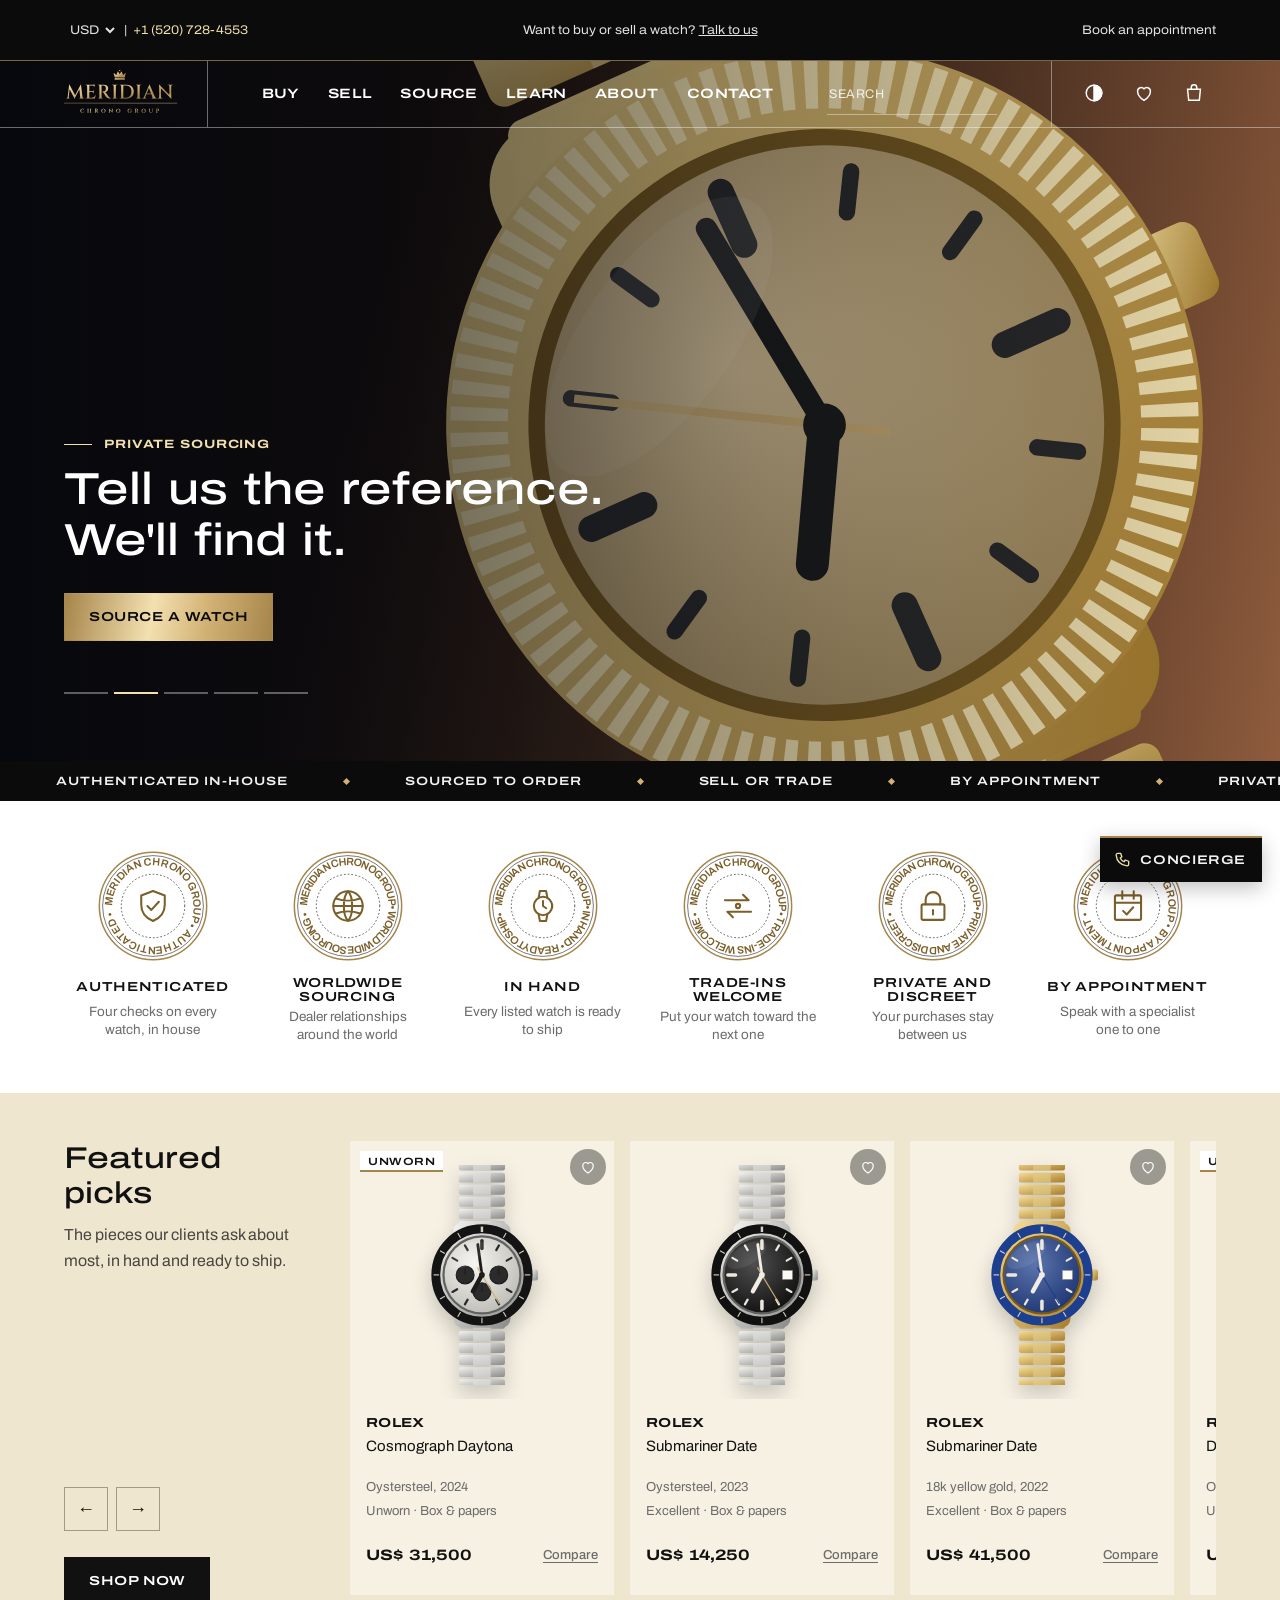
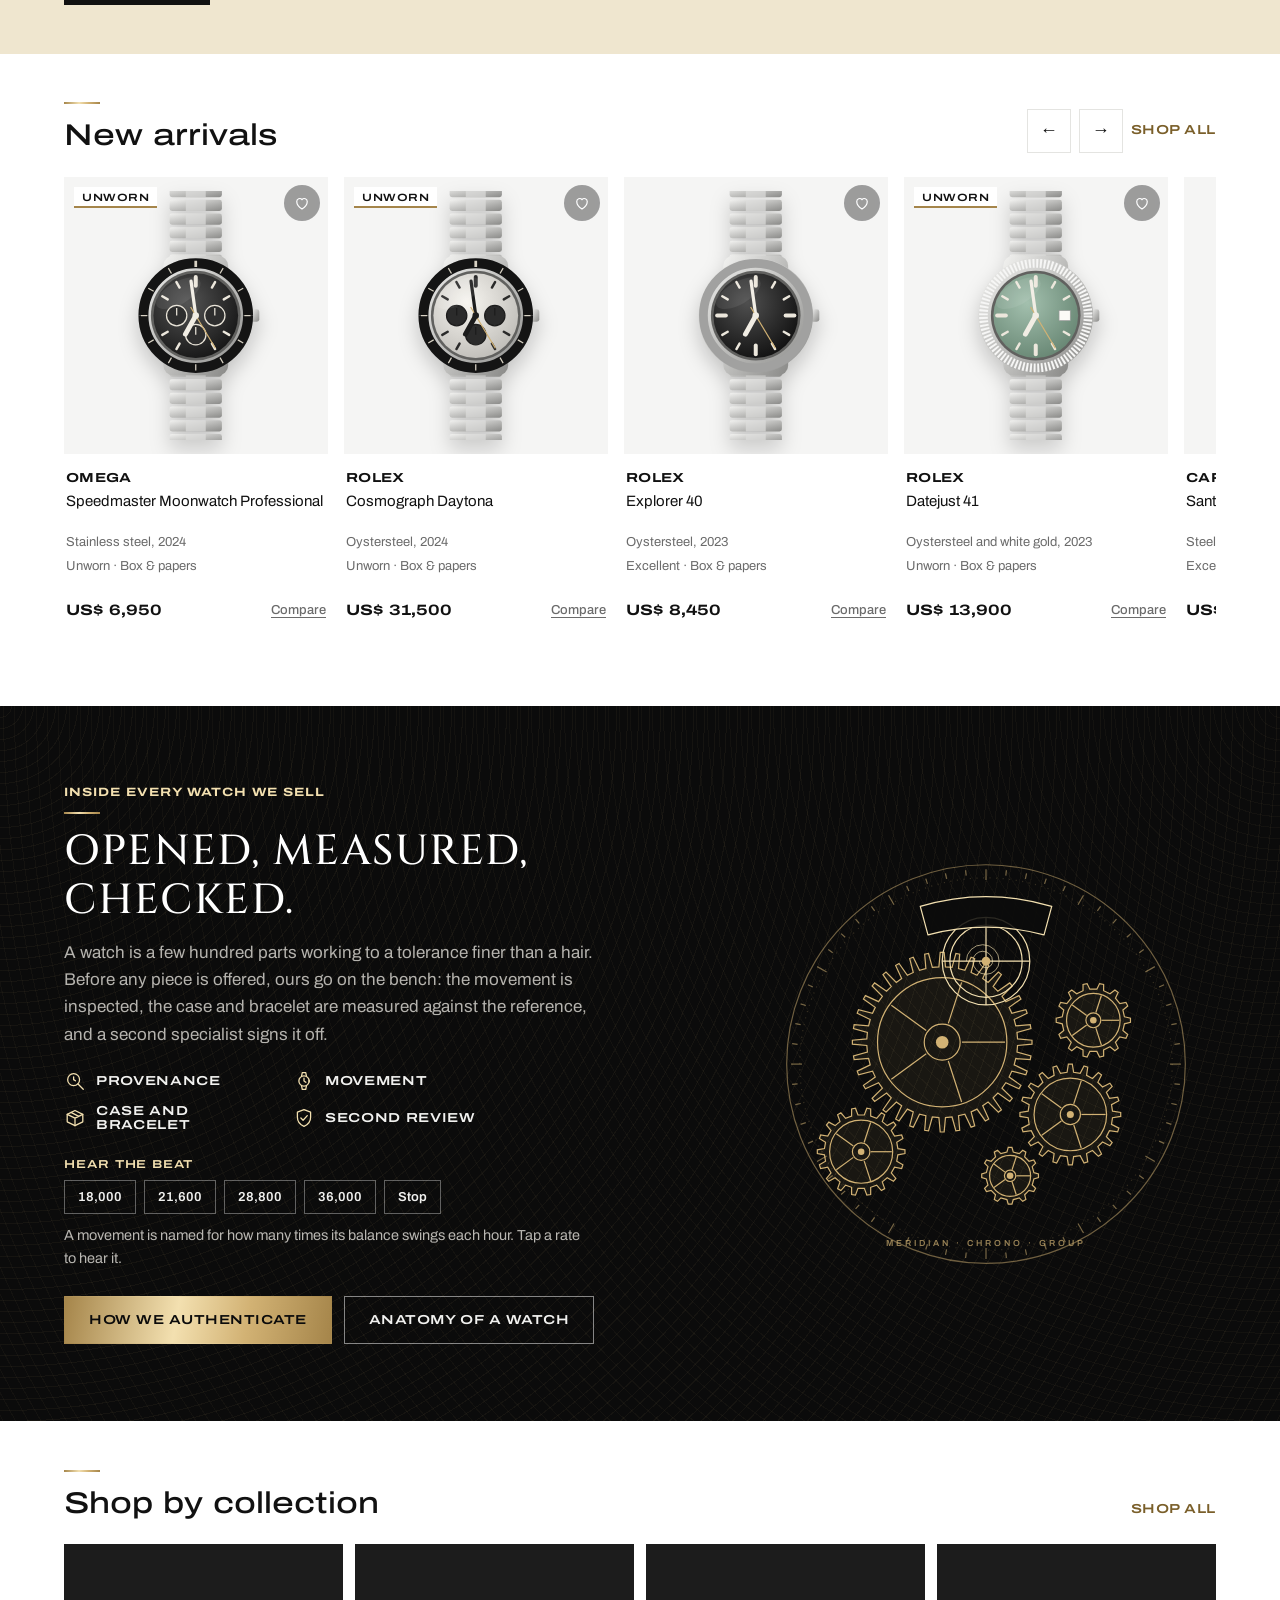
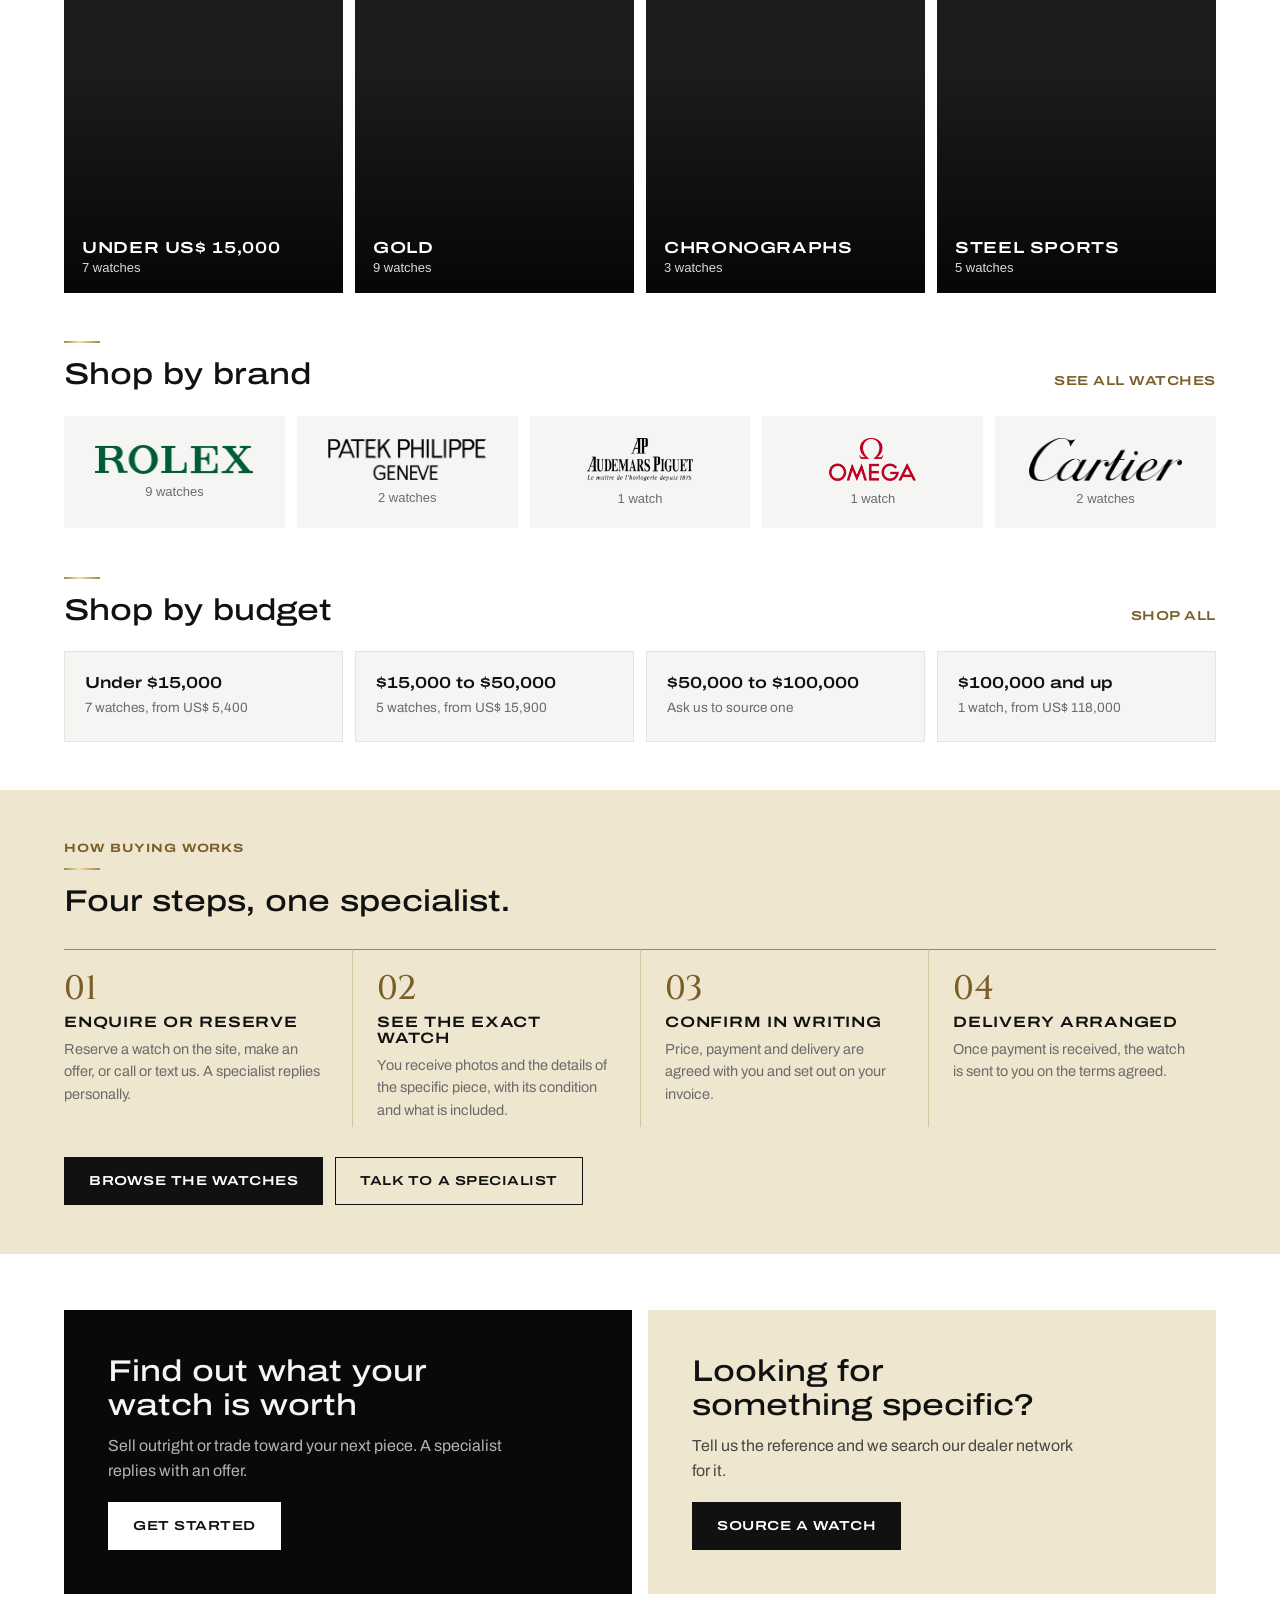
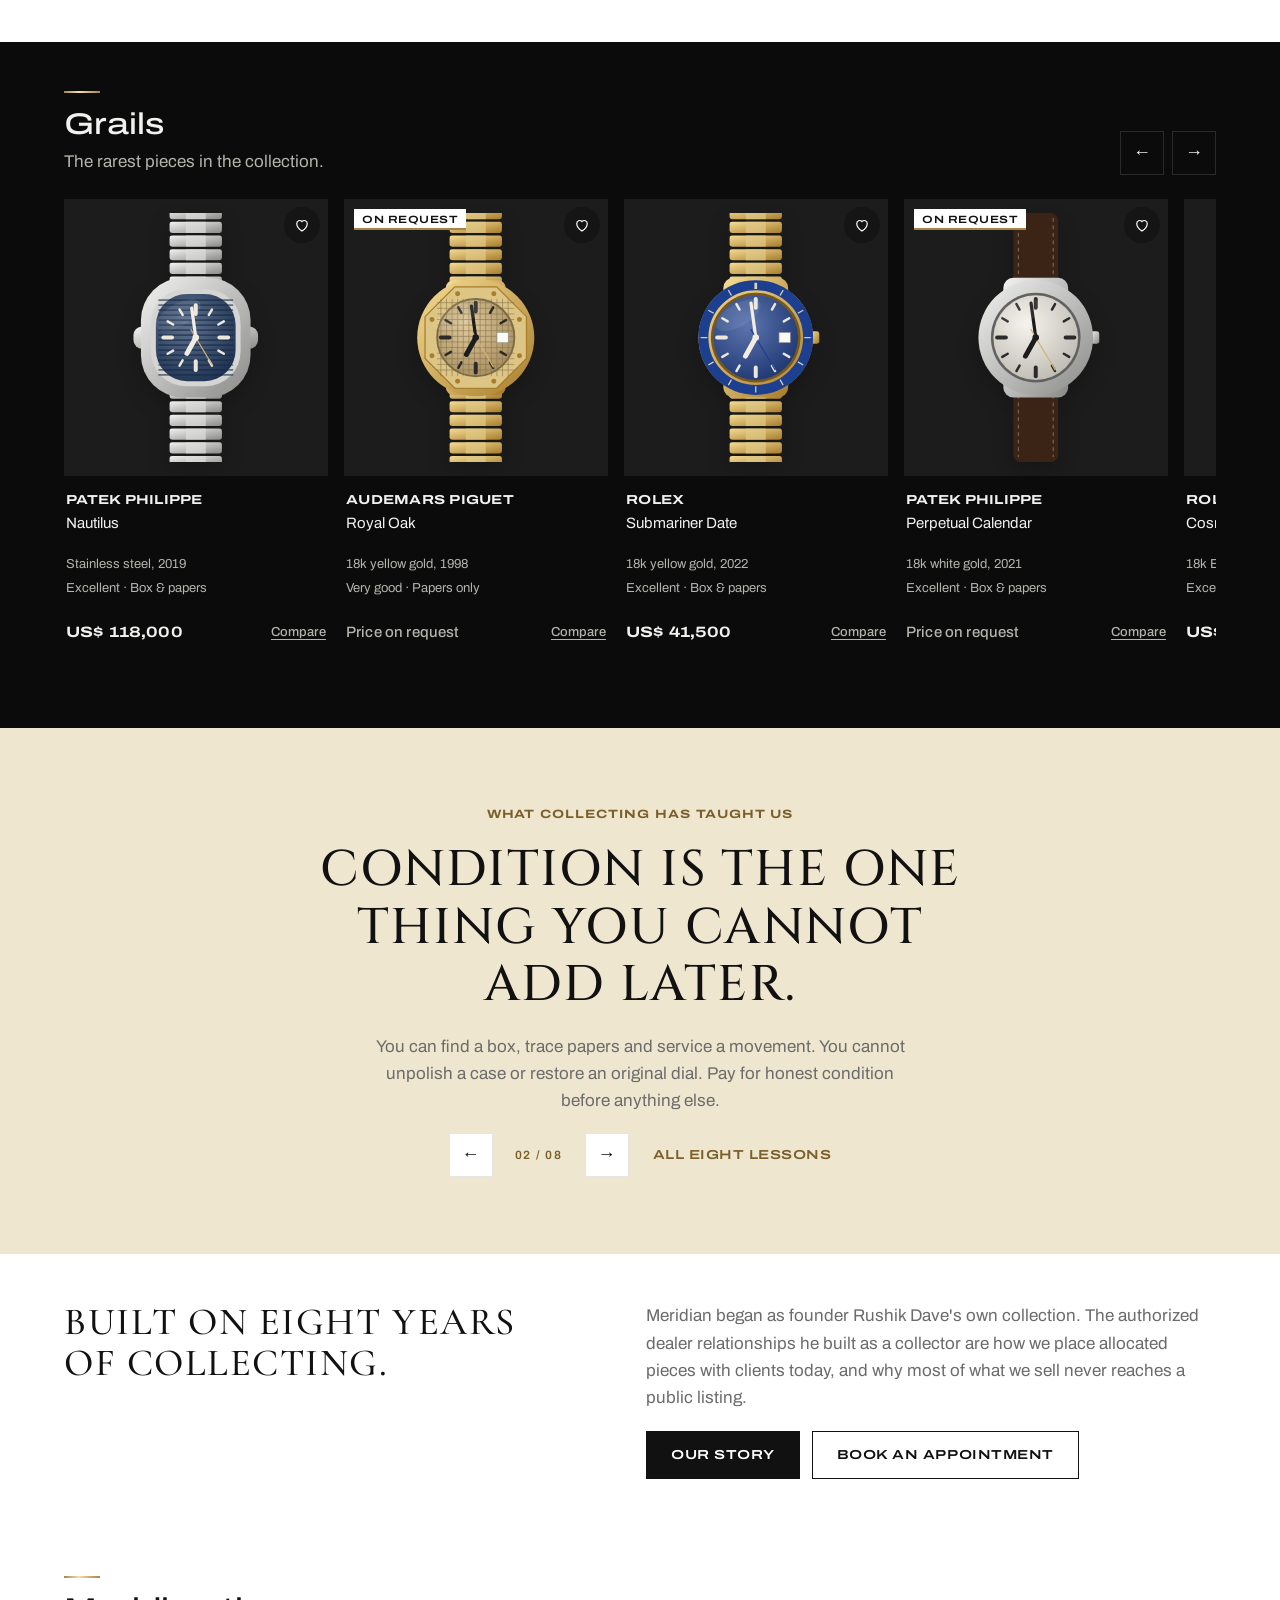
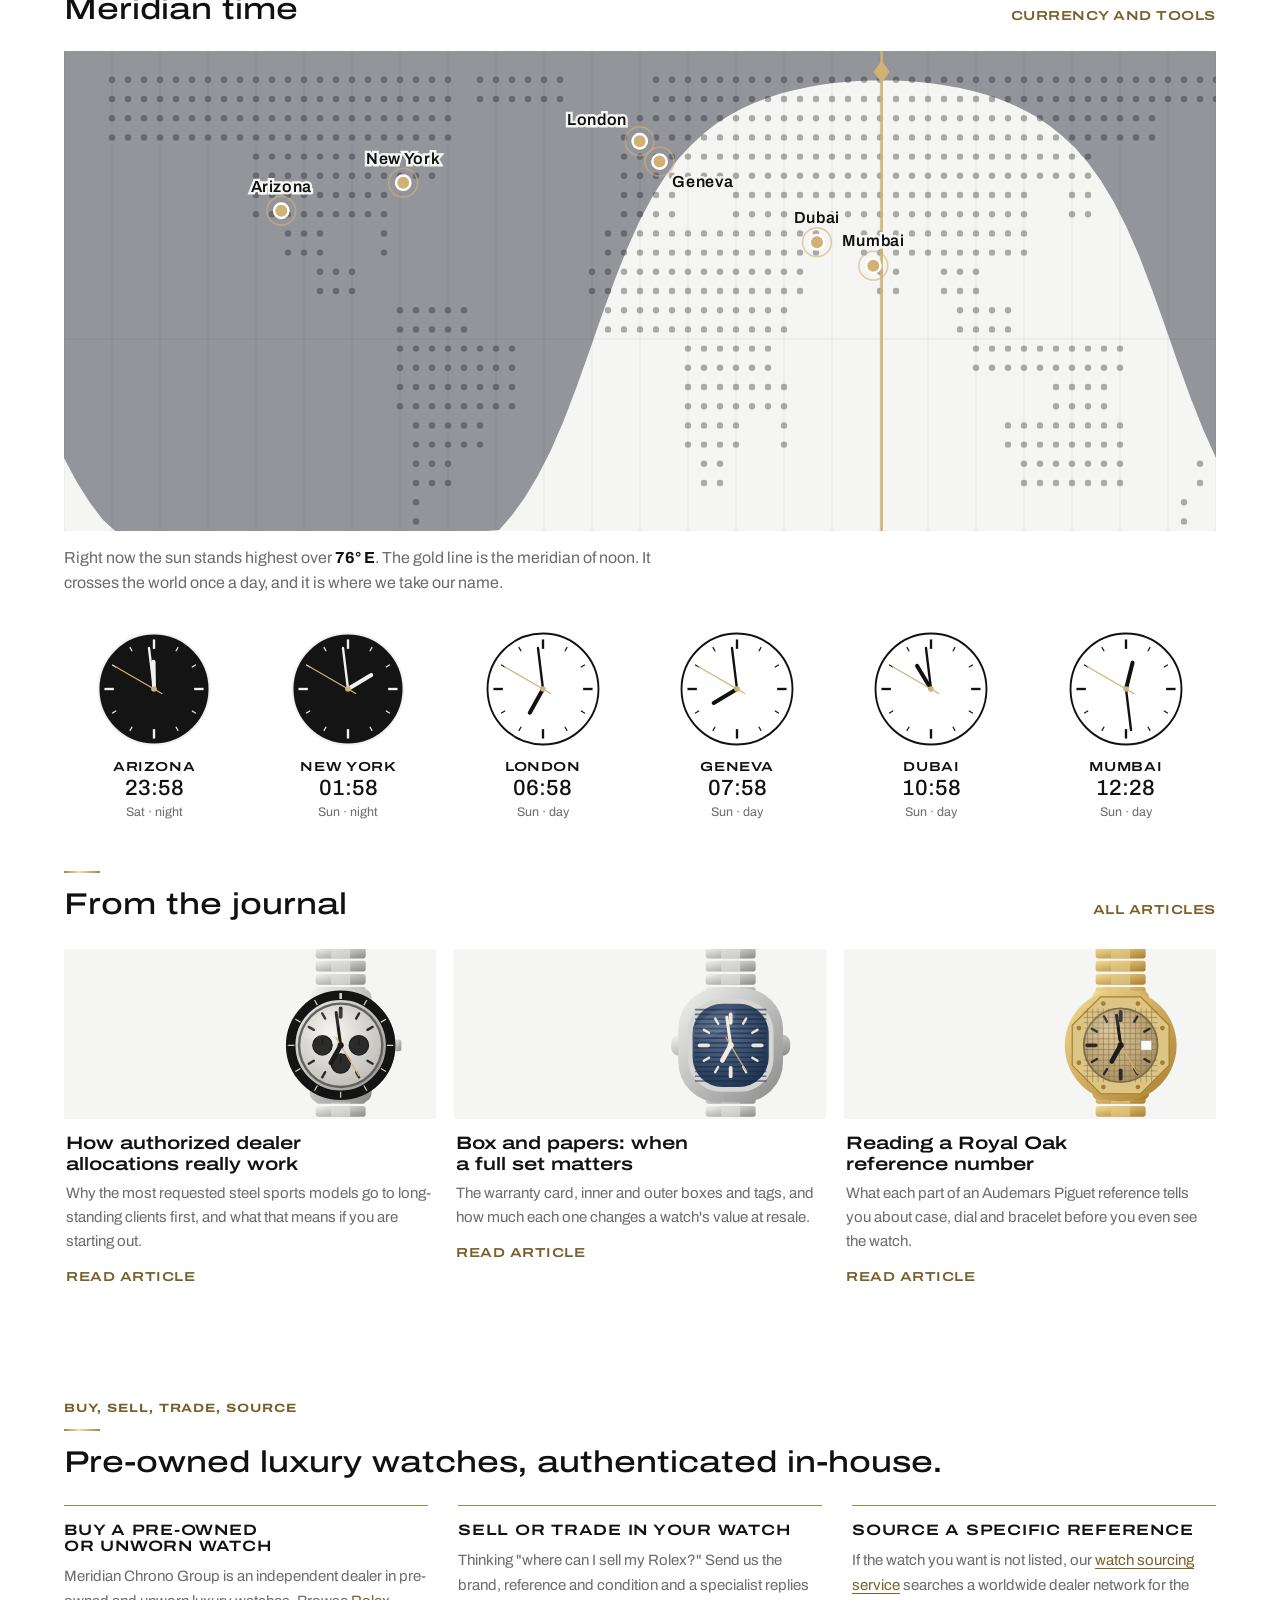
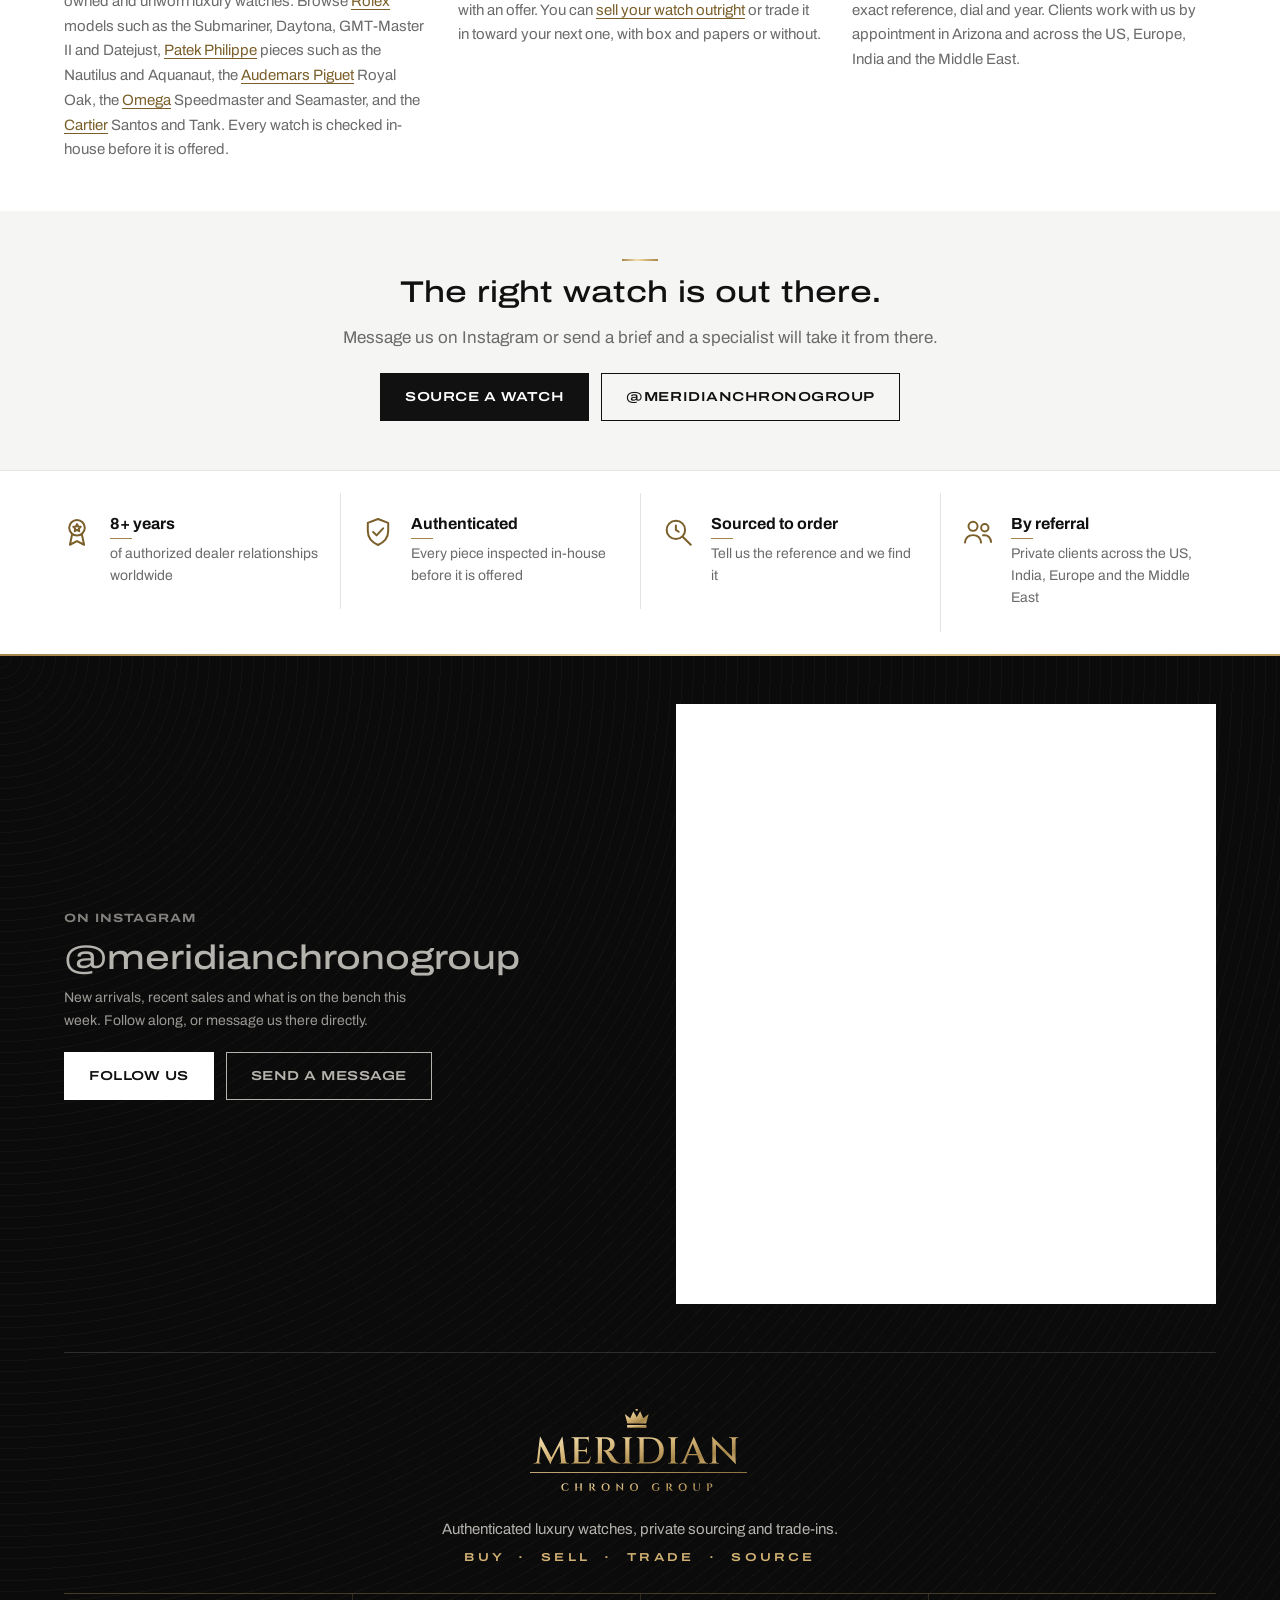
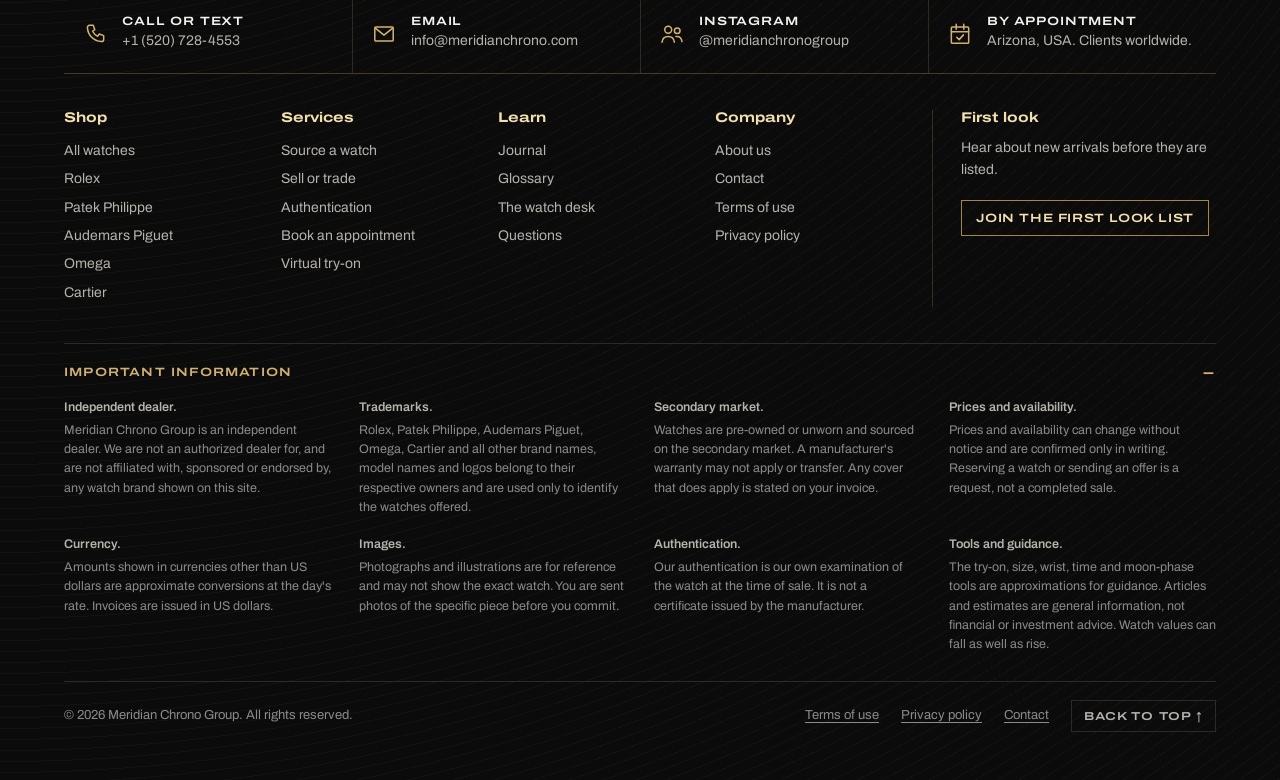
==== commit e0e40615: "Brand landing pages, keyword copy on home, brand-aware headings" ====
--- a/index.html
+++ b/index.html
@@ -1003,6 +1003,14 @@
 /* ---- v38 hero ---- */
 #hero .hw{opacity:0;transition:opacity .4s}
 #hero.nop .hw{opacity:1}
+
+/* ---- v40 seo block ---- */
+.seo h2{margin:6px 0 0}
+.seog{display:grid;grid-template-columns:repeat(3,minmax(0,1fr));gap:30px;margin-top:26px}
+.seog h3{font:600 15px Archivo,system-ui,sans-serif;font-stretch:125%;text-transform:uppercase;letter-spacing:.05em;margin:0 0 10px;padding-top:16px;border-top:1px solid var(--gold-500)}
+.seog p{margin:0;font-size:15px;line-height:1.65;color:var(--mute)}
+.seog a{color:var(--acc);text-underline-offset:3px}
+@media(max-width:860px){.seog{grid-template-columns:1fr;gap:20px}}
 </style>
 </head>
 <body>
@@ -1492,6 +1500,17 @@
   </div>
 </section>
 
+<section class="band seo" data-view="home">
+  <div class="wrap">
+    <p class="eyebrow">Buy, sell, trade, source</p>
+    <h2>Pre-owned luxury watches, authenticated in-house.</h2>
+    <div class="seog">
+      <div><h3>Buy a pre-owned or unworn watch</h3><p>Meridian Chrono Group is an independent dealer in pre-owned and unworn luxury watches. Browse <a href="#shop?b=Rolex">Rolex</a> models such as the Submariner, Daytona, GMT-Master II and Datejust, <a href="#shop?b=Patek Philippe">Patek Philippe</a> pieces such as the Nautilus and Aquanaut, the <a href="#shop?b=Audemars Piguet">Audemars Piguet</a> Royal Oak, the <a href="#shop?b=Omega">Omega</a> Speedmaster and Seamaster, and the <a href="#shop?b=Cartier">Cartier</a> Santos and Tank. Every watch is checked in-house before it is offered.</p></div>
+      <div><h3>Sell or trade in your watch</h3><p>Thinking "where can I sell my Rolex?" Send us the brand, reference and condition and a specialist replies with an offer. You can <a href="#sell">sell your watch outright</a> or trade it in toward your next one, with box and papers or without.</p></div>
+      <div><h3>Source a specific reference</h3><p>If the watch you want is not listed, our <a href="#source">watch sourcing service</a> searches a worldwide dealer network for the exact reference, dial and year. Clients work with us by appointment in Arizona and across the US, Europe, India and the Middle East.</p></div>
+    </div>
+  </div>
+</section>
 <section class="band dark" style="text-align:center">
   <div class="wrap">
     <h2>The right watch is out there.</h2>
@@ -1688,7 +1707,9 @@
  const P=w=>w.p??1e9;if(so=="lo")r.sort((a,b)=>P(a)-P(b));if(so=="hi")r.sort((a,b)=>P(b)-P(a));if(so=="yr")r.sort((a,b)=>b.y-a.y);
  $("#count").innerHTML=(coll?`<button type="button" class="chip" id="clrC" aria-label="Remove collection filter">${COL[coll].t} ×</button>`:"")+r.length+(r.length==1?" watch":" watches")+(brand?" from "+brand:"")+(onlyWish?" saved":"")+(onlyWish&&r.length?`<a class="chip" style="margin-left:12px;text-decoration:none" href="mailto:info@meridianchrono.com?subject=${encodeURIComponent("My shortlist")}&body=${encodeURIComponent("I am interested in these watches:\n\n"+r.map(w=>w.b+" "+w.m+" "+w.r+" ("+usd(w.p)+")").join("\n")+"\n\nName: \nBest way to reach me: ")}">Email my shortlist</a>`:"");
  shown=r.map(w=>w.id);{const T=q=>{const e=$(q);return e.options[e.selectedIndex].text},C=[];if(q)C.push(["q","“"+$("#q").value.trim()+"”"]);if(pr)C.push(["p",T("#fPrice")]);if(sz)C.push(["z",T("#fSize")]);if(mt)C.push(["m",T("#fMat")]);if(co)C.push(["k",T("#fCond")]);if(fs)C.push(["f","Box and papers"]);if(dialF)C.push(["d",dialF+" dial"]);$("#chips").innerHTML=C.length?C.map(c=>`<button type="button" data-x="${c[0]}">${esc(c[1])} <span aria-hidden="true">×</span></button>`).join("")+(C.length>1?`<button type="button" class="all" data-x="all">Clear all</button>`:""):""}$("#clrAll").hidden=!(q||pr||co||fs||sz||mt||dialF||brand||coll||onlyWish);$("#grid").innerHTML=r.length?r.map(card).join(""):`<div class="empty" style="grid-column:1/-1">No watches match those filters. <button class="btn ghost" id="clr" style="margin-top:12px">Clear filters</button><p style="margin-top:12px">Or <a href="#source">send us a brief</a> and we'll source it.</p></div>`;rows();tick(document.body)}
-function setBrand(b,w){coll=null;brand=b;onlyWish=!!w;document.querySelectorAll("#brands button").forEach(x=>x.setAttribute("aria-pressed",w?x.dataset.w=="1":x.dataset.b==b&&!x.dataset.w));list()}
+const BRS={rolex:"Rolex","patek-philippe":"Patek Philippe","audemars-piguet":"Audemars Piguet",omega:"Omega",cartier:"Cartier"},SLG=Object.fromEntries(Object.entries(BRS).map(x=>[x[1],x[0]])),BMD={"Rolex":"Submariner, Daytona, GMT-Master II and Datejust","Patek Philippe":"Nautilus, Aquanaut and Calatrava","Audemars Piguet":"Royal Oak and Royal Oak Offshore","Omega":"Speedmaster and Seamaster","Cartier":"Santos and Tank"};
+function brandMeta(b){document.title="Pre-Owned "+b+" Watches for Sale | Meridian Chrono Group";const d=document.querySelector('meta[name="description"]'),c=document.querySelector('link[rel="canonical"]');if(d)d.content="Shop authenticated pre-owned and unworn "+b+" watches, with sourcing for models such as the "+BMD[b]+". Inspected in-house by Meridian Chrono Group.";if(c)c.href="https://meridianchrono.com/"+SLG[b]+"/"}
+function setBrand(b,w){coll=null;brand=b;onlyWish=!!w;document.querySelectorAll("#brands button").forEach(x=>x.setAttribute("aria-pressed",w?x.dataset.w=="1":x.dataset.b==b&&!x.dataset.w));{const h=document.querySelector('[data-view="shop"] h1.pg');if(h)h.textContent=b&&!w?"Pre-owned "+b+" watches":w?"Saved watches":"All watches"}list();if(LIVE&&view=="shop"&&!location.hash){const on=/^\/([a-z-]+)\/?$/.exec(location.pathname),ib=on&&BRS[on[1]];if(b&&!w&&SLG[b]){history.replaceState(null,"","/"+SLG[b]+"/");brandMeta(b)}else if(ib){history.replaceState(null,"","/shop/");document.title=TT.shop+" | Meridian Chrono Group";const c=document.querySelector('link[rel="canonical"]');if(c)c.href="https://meridianchrono.com/shop/"}}}
 $("#brands").addEventListener("click",e=>{const x=e.target.closest("button");if(!x)return;x.dataset.w?setBrand("",true):setBrand(x.dataset.b)});
 ["#q","#fPrice","#fCond","#fSort","#fSet","#fSize","#fMat"].forEach(id=>$(id).addEventListener("input",list));
 document.querySelectorAll("footer [data-brand]").forEach(a=>a.addEventListener("click",()=>setBrand(a.dataset.brand)));
@@ -1741,11 +1762,11 @@
 const VIEWS=["home","shop","sell","source","authentication","about","journal","faq","contact","tools","terms","privacy"];let view="home";
 const TT={home:"",shop:"Buy Authenticated Luxury Watches",sell:"Sell or Trade Your Luxury Watch",source:"Source a Luxury Watch",authentication:"How We Authenticate Watches",about:"About Us",journal:"Watch Journal and Glossary",faq:"Buying and Selling Questions",contact:"Contact and Appointments",tools:"Watch Tools: World Time, Try-On and More",terms:"Terms of use",privacy:"Privacy policy"};
 const LIVE=/(^|\.)meridianchrono\.com$|^localhost$/.test(location.hostname),pathView=()=>{const m=/^\/([a-z]+)\/?$/.exec(location.pathname);return m&&VIEWS.includes(m[1])?m[1]:""};
-const DS={home:"Buy, sell, trade or source authenticated luxury watches with Meridian Chrono Group. Rolex, Patek Philippe, Audemars Piguet, Omega and Cartier, by appointment in Arizona and delivered worldwide.",shop:"Browse authenticated pre-owned and unworn luxury watches from Rolex, Patek Philippe, Audemars Piguet, Omega and Cartier. Filter by brand, price, size and dial.",sell:"Sell your luxury watch or trade it toward your next one. Send the details and a Meridian specialist replies with an offer.",source:"Looking for a specific reference? Tell us the watch and Meridian Chrono Group searches its dealer network to source it for you.",authentication:"How Meridian Chrono Group authenticates every watch: provenance, movement, case and bracelet, and a second specialist review.",about:"The story, team and principles behind Meridian Chrono Group, an independent luxury watch dealer based in Arizona.",journal:"Guides for watch buyers and collectors: box and papers, reference numbers, allocations, plus a glossary of watch terms.",faq:"Answers to common questions about buying, selling, trading, authentication, payment and delivery at Meridian Chrono Group.",contact:"Call, text or email Meridian Chrono Group, or book a private appointment with a watch specialist in Arizona.",tools:"Free watch tools: world time, currency converter, Rolex reference decoder, wrist size guide, size comparison and a virtual try-on.",terms:"Terms of use for the Meridian Chrono Group website.",privacy:"Privacy policy for the Meridian Chrono Group website."};
+const DS={home:"Buy, sell, trade or source authenticated luxury watches with Meridian Chrono Group. Rolex, Patek Philippe, Audemars Piguet, Omega and Cartier, by appointment in Arizona and delivered worldwide.",shop:"Browse authenticated pre-owned and unworn luxury watches from Rolex, Patek Philippe, Audemars Piguet, Omega and Cartier. Filter by brand, price, size and dial.",sell:"Sell your Rolex, Patek Philippe, Audemars Piguet, Omega or Cartier, or trade it toward your next watch. Send the details and a Meridian specialist replies with an offer.",source:"Looking for a specific reference? Tell us the watch and Meridian Chrono Group searches its dealer network to source it for you.",authentication:"How Meridian Chrono Group authenticates every watch: provenance, movement, case and bracelet, and a second specialist review.",about:"The story, team and principles behind Meridian Chrono Group, an independent luxury watch dealer based in Arizona.",journal:"Guides for watch buyers and collectors: box and papers, reference numbers, allocations, plus a glossary of watch terms.",faq:"Answers to common questions about buying, selling, trading, authentication, payment and delivery at Meridian Chrono Group.",contact:"Call, text or email Meridian Chrono Group, or book a private appointment with a watch specialist in Arizona.",tools:"Free watch tools: world time, currency converter, Rolex reference decoder, wrist size guide, size comparison and a virtual try-on.",terms:"Terms of use for the Meridian Chrono Group website.",privacy:"Privacy policy for the Meridian Chrono Group website."};
 function setView(v){view=v;{const d=document.querySelector('meta[name="description"]'),c=document.querySelector('link[rel="canonical"]');if(d&&DS[v])d.content=DS[v];if(c)c.href="https://meridianchrono.com/"+(v=="home"||!DS[v]?"":v+"/")}{const ig=document.querySelector(".igf");if(ig)ig.hidden=!["home","about","contact"].includes(v)}document.title=v=="article"?(document.querySelector('[data-view="article"] h1')?.textContent||"Journal")+" | Meridian Chrono Group":TT[v]?TT[v]+" | Meridian Chrono Group":"Meridian Chrono Group | Authenticated Luxury Watches, Sourcing and Trade-Ins";document.querySelectorAll("[data-view]").forEach(x=>x.hidden=x.dataset.view!=v);document.querySelectorAll("nav a").forEach(a=>["#"+v,"/"+v+"/"].includes(a.getAttribute("href"))?a.setAttribute("aria-current","page"):a.removeAttribute("aria-current"));scrollTo(0,0);topfx()}
-const route=()=>{const raw=location.hash.slice(1)||(LIVE?pathView():"")||"home",h=raw.split("?")[0],qs=raw.split("?")[1],m=/^watch-(\d+)$/.exec(h),ar=/^article-(\d+)$/.exec(h);if(m){if(!(pd.open&&cur==+m[1]))openPD(+m[1]);return}if(pd.open)pd.close();if(ar&&J[+ar[1]-1]){article(+ar[1]-1);setView("article");return}if(h=="shop"&&qs){const P=new URLSearchParams(qs);setBrand(BR.includes(P.get("b"))?P.get("b"):"");coll=COL[P.get("c")]?P.get("c"):null;[["p","#fPrice"],["z","#fSize"],["m","#fMat"],["k","#fCond"],["s","#fSort"]].forEach(([k,q])=>{const el=$(q),v=P.get(k)||"";el.value=[...el.options].some(o=>o.value==v)?v:el.options[0].value});$("#q").value=P.get("q")||"";$("#fSet").checked=P.get("f")=="1";dialF=DN.some(x=>x[0]==P.get("d"))?P.get("d"):"";drawDials();list()}setView(VIEWS.includes(h)?h:"home");if(LIVE&&!qs&&DS[view]){const p=view=="home"?"/":"/"+view+"/";if(location.pathname!=p||location.hash)history.replaceState(null,"",p)}};
+const route=()=>{if(LIVE&&!location.hash){const bm=/^\/([a-z-]+)\/?$/.exec(location.pathname),bb=bm&&BRS[bm[1]];if(bb){if(pd.open)pd.close();setView("shop");setBrand(bb);brandMeta(bb);return}}const raw=location.hash.slice(1)||(LIVE?pathView():"")||"home",h=raw.split("?")[0],qs=raw.split("?")[1],m=/^watch-(\d+)$/.exec(h),ar=/^article-(\d+)$/.exec(h);if(m){if(!(pd.open&&cur==+m[1]))openPD(+m[1]);return}if(pd.open)pd.close();if(ar&&J[+ar[1]-1]){article(+ar[1]-1);setView("article");return}if(h=="shop"&&qs){const P=new URLSearchParams(qs);setBrand(BR.includes(P.get("b"))?P.get("b"):"");coll=COL[P.get("c")]?P.get("c"):null;[["p","#fPrice"],["z","#fSize"],["m","#fMat"],["k","#fCond"],["s","#fSort"]].forEach(([k,q])=>{const el=$(q),v=P.get(k)||"";el.value=[...el.options].some(o=>o.value==v)?v:el.options[0].value});$("#q").value=P.get("q")||"";$("#fSet").checked=P.get("f")=="1";dialF=DN.some(x=>x[0]==P.get("d"))?P.get("d"):"";drawDials();list()}setView(VIEWS.includes(h)?h:"home");if(LIVE&&!qs&&DS[view]){const p=view=="home"?"/":"/"+view+"/";if(location.pathname!=p||location.hash)history.replaceState(null,"",p)}};
 addEventListener("hashchange",route);addEventListener("popstate",()=>{if(!location.hash)route()});
-document.addEventListener("click",e=>{const a=e.target.closest('a[href^="/"]');if(!a||e.metaKey||e.ctrlKey||e.shiftKey||a.target)return;const m=/^\/(?:([a-z]+)\/)?$/.exec(a.getAttribute("href"));if(!m)return;const v=m[1]||"home";if(!VIEWS.includes(v))return;e.preventDefault();if(location.hash=="#"+v||(!location.hash&&view==v))route();else location.hash="#"+v});
+document.addEventListener("click",e=>{const a=e.target.closest('a[href^="/"]');if(!a||e.metaKey||e.ctrlKey||e.shiftKey||a.target)return;const m=/^\/(?:([a-z-]+)\/)?$/.exec(a.getAttribute("href"));if(!m)return;if(BRS[m[1]]){e.preventDefault();history.pushState(null,"","/"+m[1]+"/");route();return}const v=m[1]||"home";if(!VIEWS.includes(v))return;e.preventDefault();if(v=="shop"&&!a.dataset.brand&&brand)setBrand("");if(location.hash=="#"+v||(!location.hash&&view==v))route();else location.hash="#"+v});
 const sim=w=>W.filter(x=>x.id!=w.id).sort((a,b)=>((a.b==w.b?0:1)-(b.b==w.b?0:1))||(Math.abs((a.p??2e5)-(w.p??2e5))-Math.abs((b.p??2e5)-(w.p??2e5)))).slice(0,3);
 pd.addEventListener("submit",e=>{if(e.target.id!="of")return;e.preventDefault();const w=W.find(x=>x.id==cur),amt=+$("#ofA").value.replace(/[^\d.]/g,""),bad=!amt?"#ofA":!$("#ofN").value.trim()?"#ofN":!$("#ofC").value.trim()?"#ofC":"";if(bad){$(bad).focus();return}e.target.outerHTML=done(`Offer\n${w.b} ${w.m} ${w.r}\nListed: ${usd(w.p)}\nOffer: ${usd(amt)}\nName: ${$("#ofN").value}\nContact: ${$("#ofC").value}`,"Your offer is ready")});
 /* recently viewed */
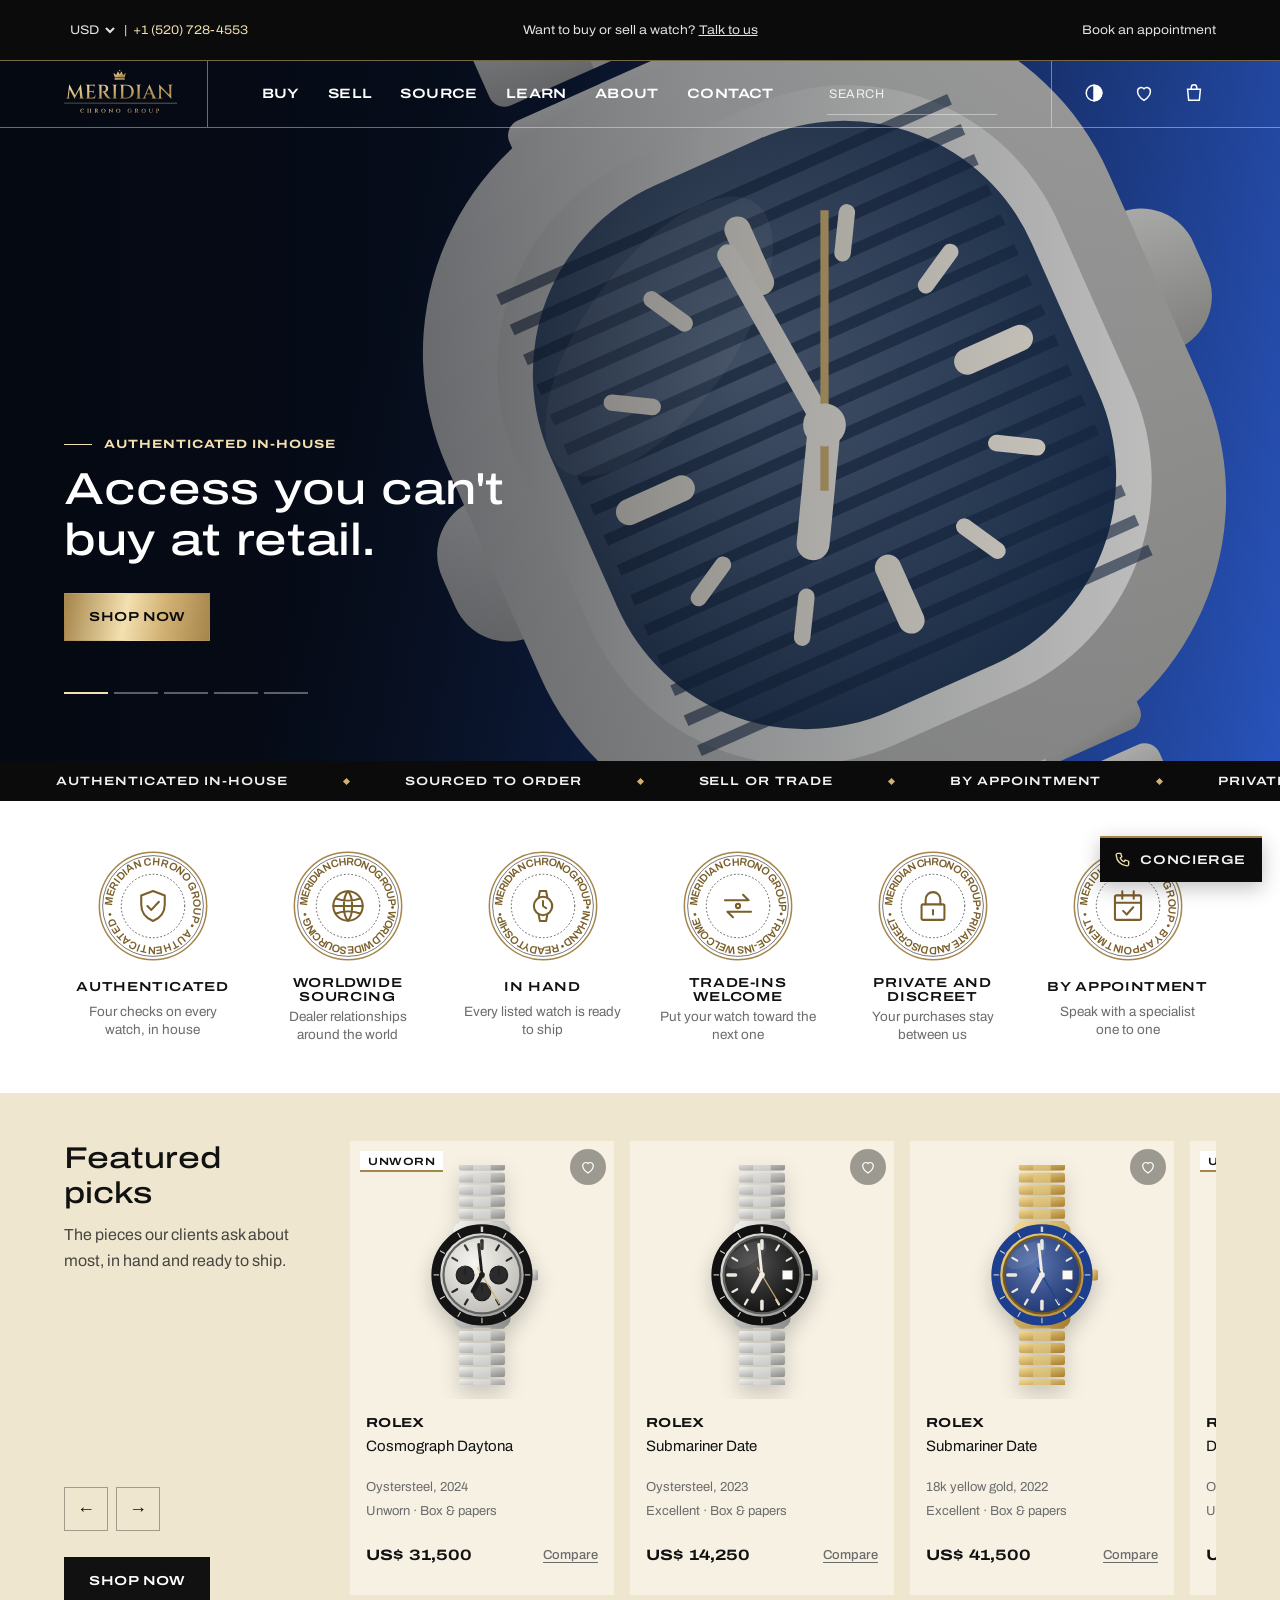
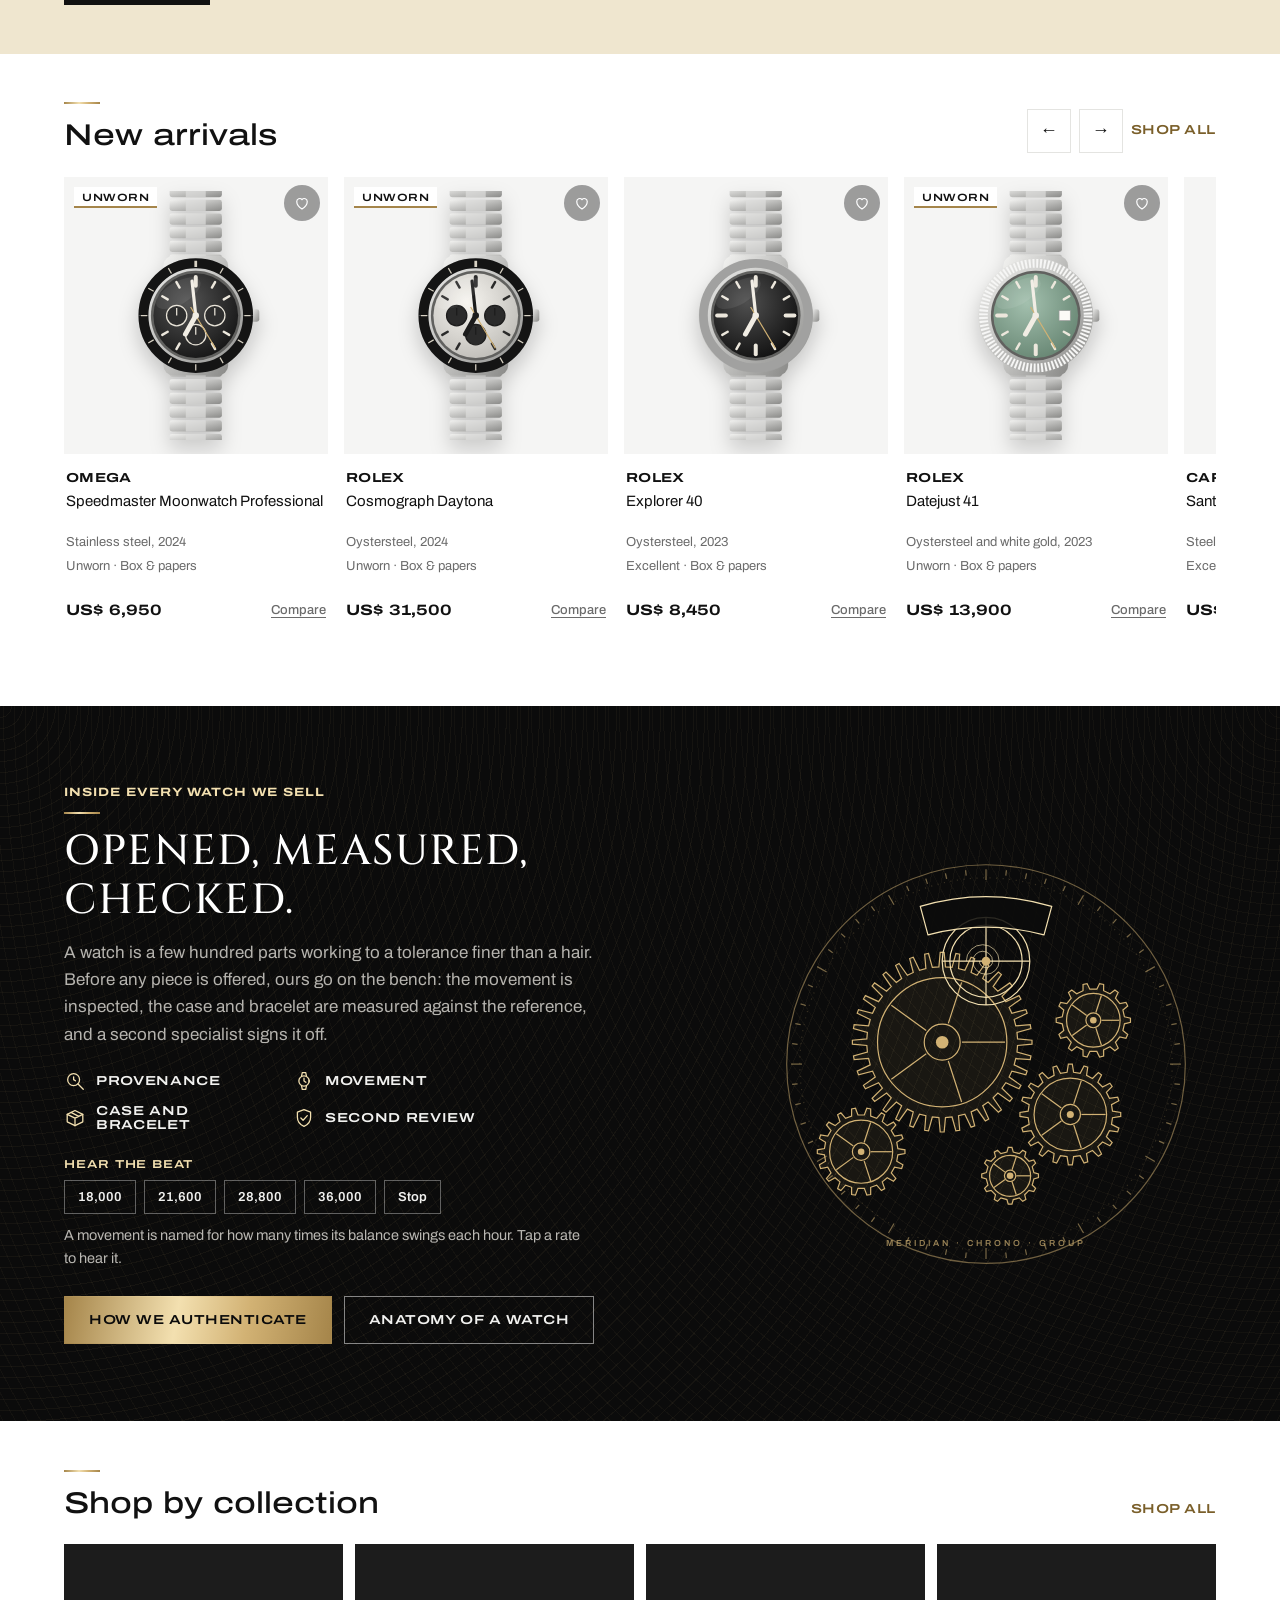
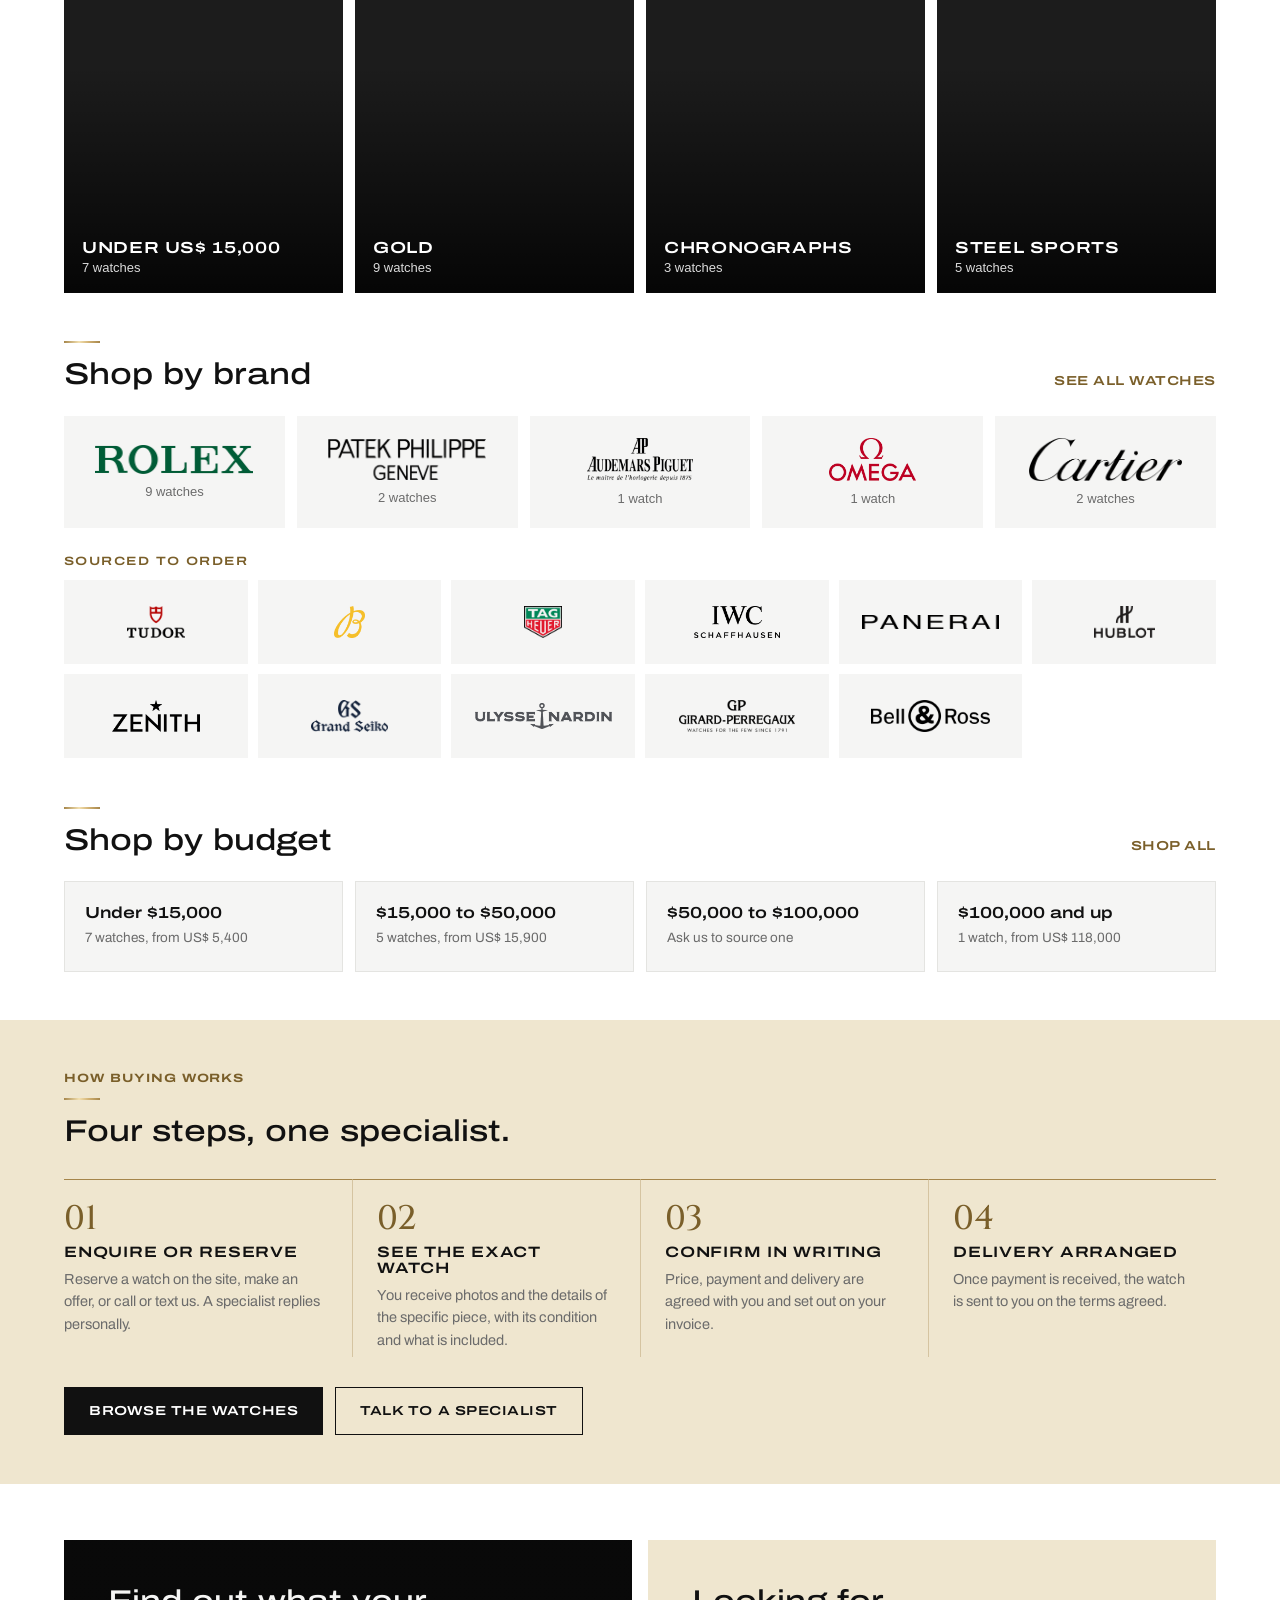
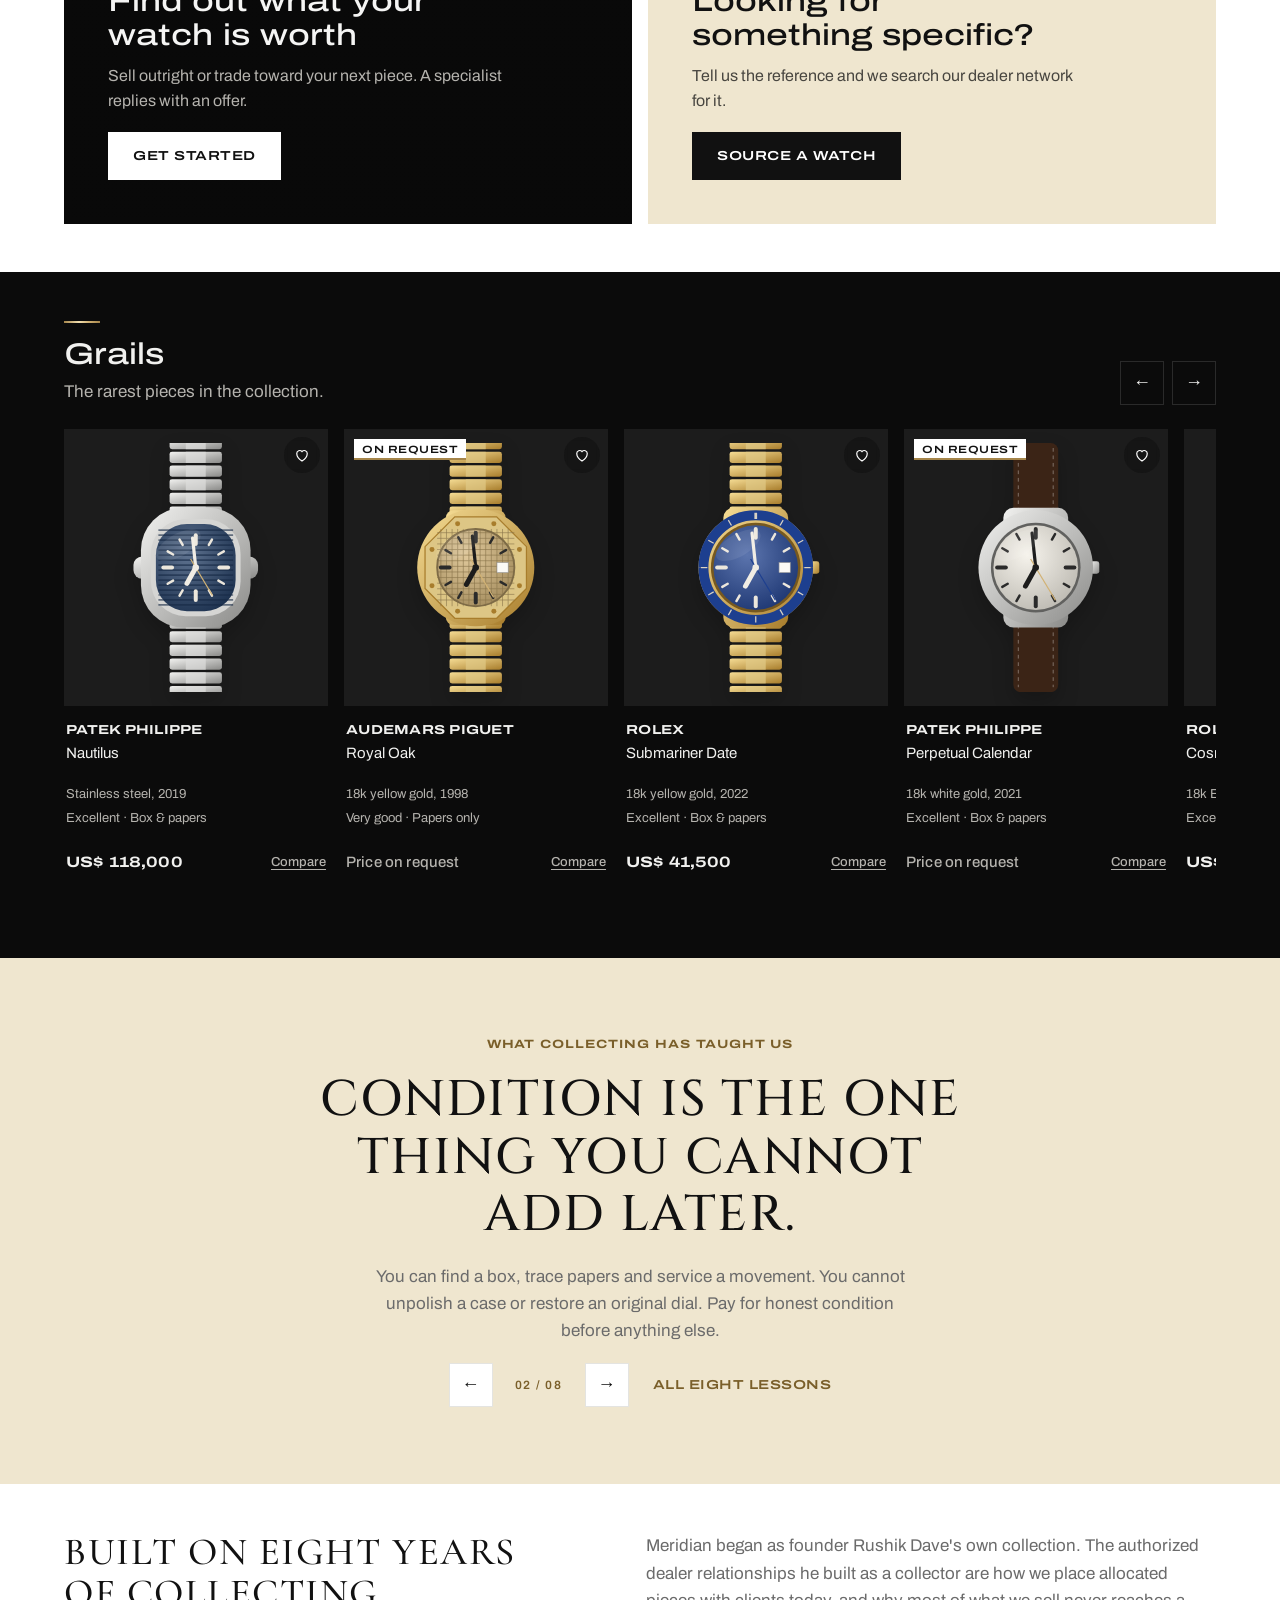
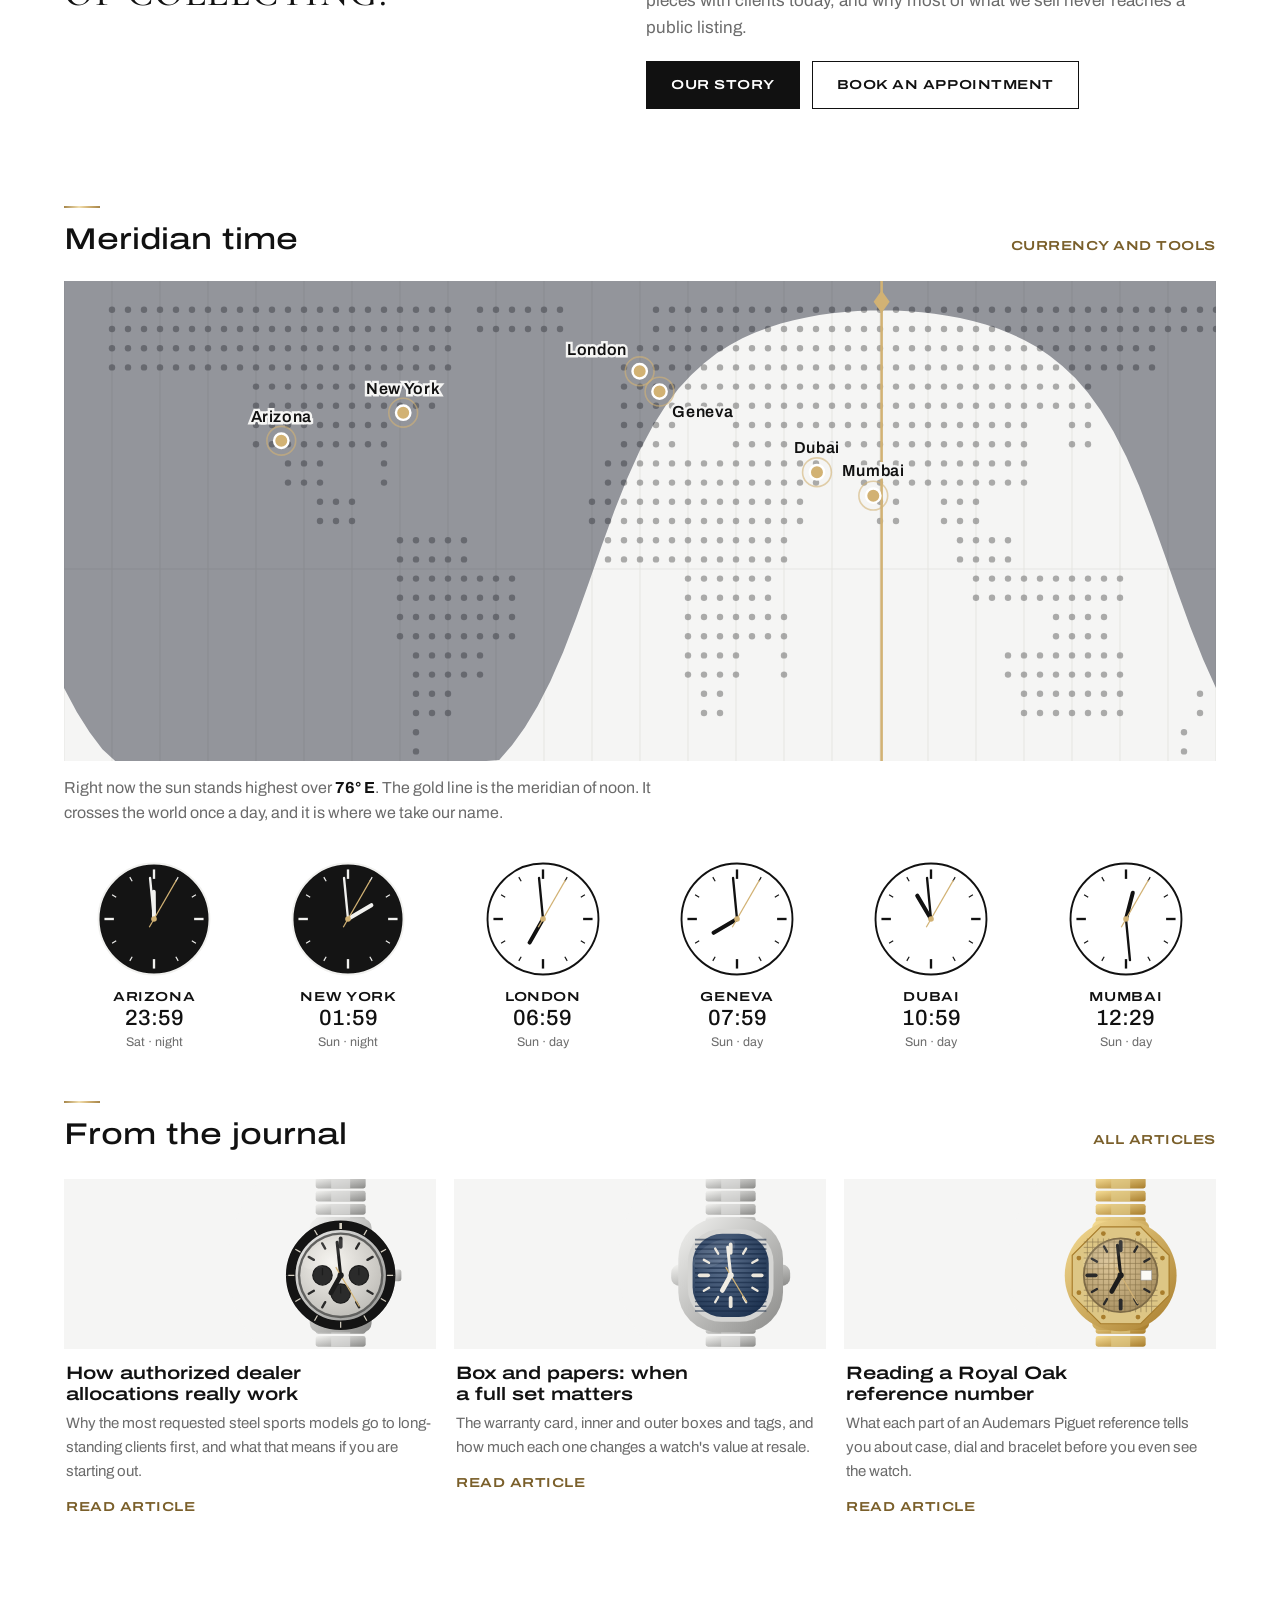
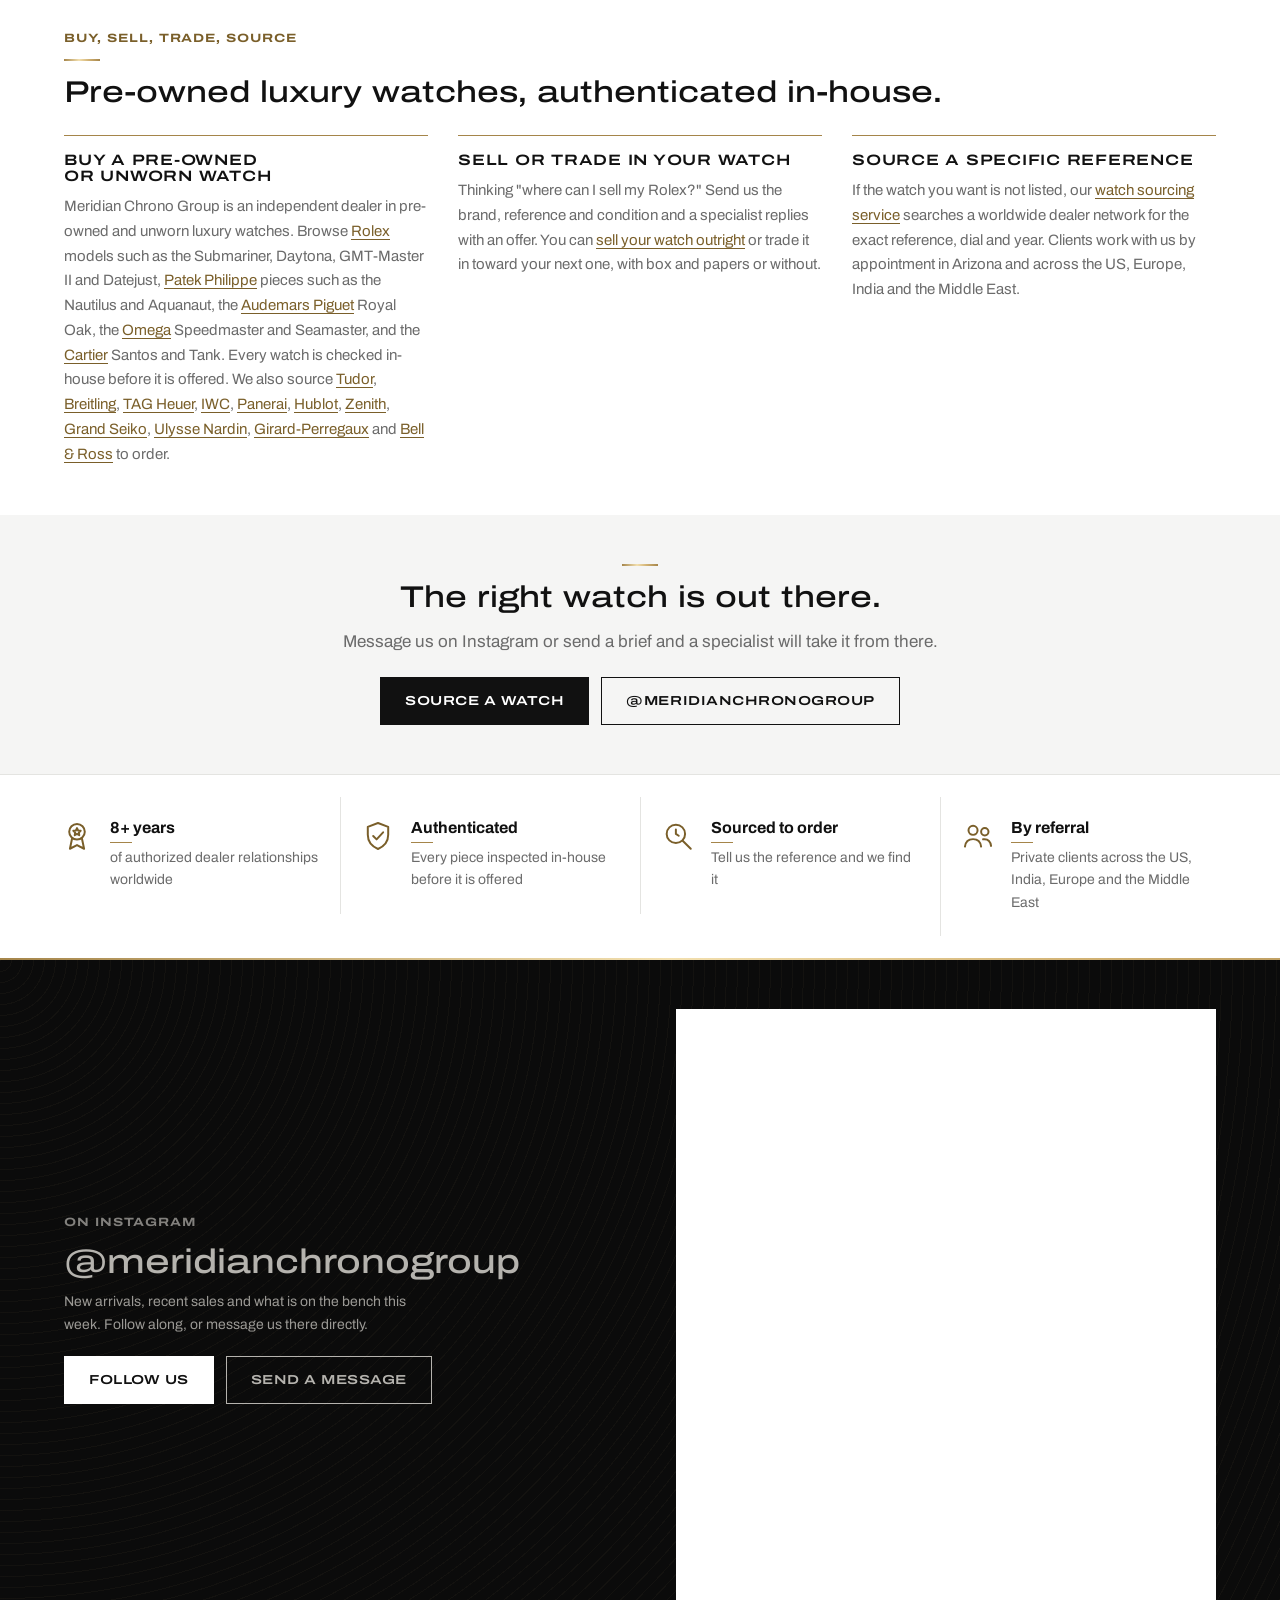
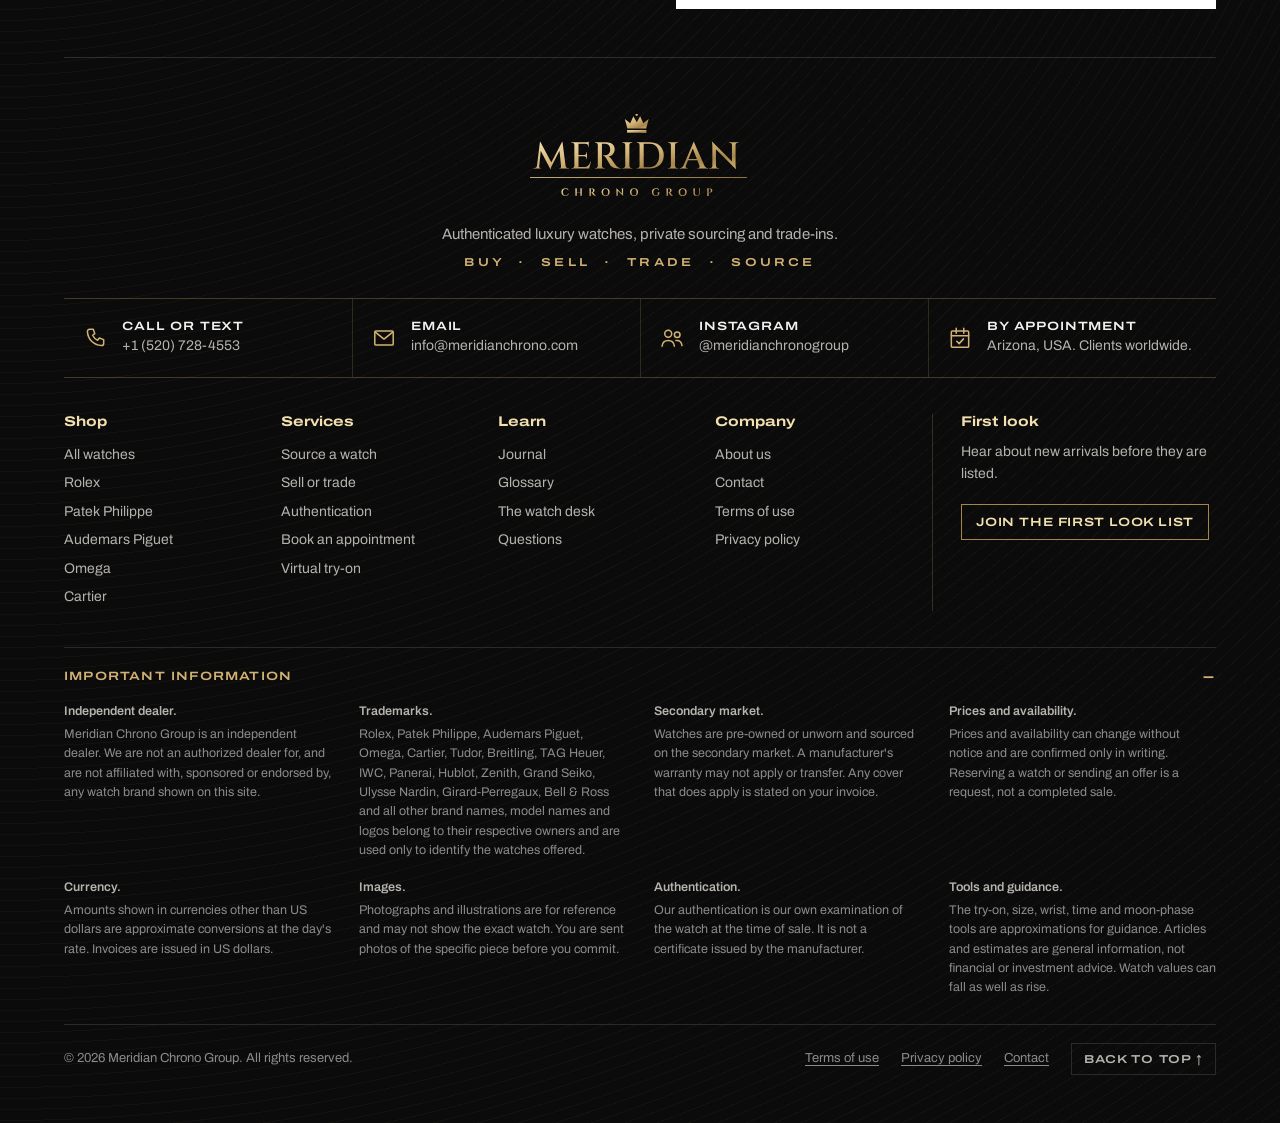
==== commit 4b6e866a: "Add 11 sourced-to-order brands with tiles, intros and pages" ====
--- a/index.html
+++ b/index.html
@@ -1011,6 +1011,15 @@
 .seog p{margin:0;font-size:15px;line-height:1.65;color:var(--mute)}
 .seog a{color:var(--acc);text-underline-offset:3px}
 @media(max-width:860px){.seog{grid-template-columns:1fr;gap:20px}}
+
+/* ---- v41 more brands ---- */
+.bt2h{font:600 12px Archivo,system-ui,sans-serif;font-stretch:125%;text-transform:uppercase;letter-spacing:.12em;color:var(--acc);margin:26px 0 12px}
+.btiles.sm{grid-template-columns:repeat(6,minmax(0,1fr));gap:10px}
+.btiles.sm button{min-height:84px;padding:12px}
+.btiles.sm .bl{max-height:38px;max-width:86%;margin-bottom:0}
+.btiles.sm b{font-size:13px}
+@media(max-width:1000px){.btiles.sm{grid-template-columns:repeat(4,minmax(0,1fr))}}
+@media(max-width:760px){.btiles.sm{grid-template-columns:repeat(3,minmax(0,1fr))}.btiles.sm button{min-height:70px;padding:10px}.btiles.sm .bl{max-height:30px}.btiles.sm>:last-child:nth-child(odd){grid-column:auto}}
 </style>
 </head>
 <body>
@@ -1082,6 +1091,8 @@
   <div class="wrap">
     <div class="sechead"><h2>Shop by brand</h2><a class="more" href="#shop">See all watches</a></div>
     <div class="btiles" id="btiles"></div>
+    <h3 class="bt2h">Sourced to order</h3>
+    <div class="btiles sm" id="btiles2"></div>
   </div>
 </section>
 <section class="band" style="padding-top:0" data-view="home">
@@ -1148,7 +1159,7 @@
 
 <section class="band" id="shop" data-view="shop">
   <div class="wrap">
-    <div class="sechead"><h1 class="pg">All watches</h1><div style="display:flex;flex-wrap:wrap;gap:14px;align-items:center"><p class="lede" style="margin:0">Every watch below is in hand, authenticated and ready to ship.</p><button class="btn ghost" id="openQuiz" type="button">Help me choose</button></div></div>
+    <div class="sechead"><h1 class="pg">All watches</h1><div style="display:flex;flex-wrap:wrap;gap:14px;align-items:center"><p class="lede" id="shopL" style="margin:0">Every watch below is in hand, authenticated and ready to ship.</p><button class="btn ghost" id="openQuiz" type="button">Help me choose</button></div></div>
     <div class="brands" id="brands" role="group" aria-label="Shop by brand"></div>
     <div class="filters">
       <input type="search" id="q" placeholder="Search model or reference" aria-label="Search model or reference">
@@ -1505,7 +1516,7 @@
     <p class="eyebrow">Buy, sell, trade, source</p>
     <h2>Pre-owned luxury watches, authenticated in-house.</h2>
     <div class="seog">
-      <div><h3>Buy a pre-owned or unworn watch</h3><p>Meridian Chrono Group is an independent dealer in pre-owned and unworn luxury watches. Browse <a href="#shop?b=Rolex">Rolex</a> models such as the Submariner, Daytona, GMT-Master II and Datejust, <a href="#shop?b=Patek Philippe">Patek Philippe</a> pieces such as the Nautilus and Aquanaut, the <a href="#shop?b=Audemars Piguet">Audemars Piguet</a> Royal Oak, the <a href="#shop?b=Omega">Omega</a> Speedmaster and Seamaster, and the <a href="#shop?b=Cartier">Cartier</a> Santos and Tank. Every watch is checked in-house before it is offered.</p></div>
+      <div><h3>Buy a pre-owned or unworn watch</h3><p>Meridian Chrono Group is an independent dealer in pre-owned and unworn luxury watches. Browse <a href="#shop?b=Rolex">Rolex</a> models such as the Submariner, Daytona, GMT-Master II and Datejust, <a href="#shop?b=Patek Philippe">Patek Philippe</a> pieces such as the Nautilus and Aquanaut, the <a href="#shop?b=Audemars Piguet">Audemars Piguet</a> Royal Oak, the <a href="#shop?b=Omega">Omega</a> Speedmaster and Seamaster, and the <a href="#shop?b=Cartier">Cartier</a> Santos and Tank. Every watch is checked in-house before it is offered. We also source <a href="#shop?b=Tudor">Tudor</a>, <a href="#shop?b=Breitling">Breitling</a>, <a href="#shop?b=TAG Heuer">TAG Heuer</a>, <a href="#shop?b=IWC">IWC</a>, <a href="#shop?b=Panerai">Panerai</a>, <a href="#shop?b=Hublot">Hublot</a>, <a href="#shop?b=Zenith">Zenith</a>, <a href="#shop?b=Grand Seiko">Grand Seiko</a>, <a href="#shop?b=Ulysse Nardin">Ulysse Nardin</a>, <a href="#shop?b=Girard-Perregaux">Girard-Perregaux</a> and <a href="#shop?b=Bell &amp; Ross">Bell &amp; Ross</a> to order.</p></div>
       <div><h3>Sell or trade in your watch</h3><p>Thinking "where can I sell my Rolex?" Send us the brand, reference and condition and a specialist replies with an offer. You can <a href="#sell">sell your watch outright</a> or trade it in toward your next one, with box and papers or without.</p></div>
       <div><h3>Source a specific reference</h3><p>If the watch you want is not listed, our <a href="#source">watch sourcing service</a> searches a worldwide dealer network for the exact reference, dial and year. Clients work with us by appointment in Arizona and across the US, Europe, India and the Middle East.</p></div>
     </div>
@@ -1556,7 +1567,7 @@
       <summary>Important information</summary>
       <div class="impg">
         <p><b>Independent dealer.</b> Meridian Chrono Group is an independent dealer. We are not an authorized dealer for, and are not affiliated with, sponsored or endorsed by, any watch brand shown on this site.</p>
-        <p><b>Trademarks.</b> Rolex, Patek Philippe, Audemars Piguet, Omega, Cartier and all other brand names, model names and logos belong to their respective owners and are used only to identify the watches offered.</p>
+        <p><b>Trademarks.</b> Rolex, Patek Philippe, Audemars Piguet, Omega, Cartier, Tudor, Breitling, TAG Heuer, IWC, Panerai, Hublot, Zenith, Grand Seiko, Ulysse Nardin, Girard-Perregaux, Bell &amp; Ross and all other brand names, model names and logos belong to their respective owners and are used only to identify the watches offered.</p>
         <p><b>Secondary market.</b> Watches are pre-owned or unworn and sourced on the secondary market. A manufacturer's warranty may not apply or transfer. Any cover that does apply is stated on your invoice.</p>
         <p><b>Prices and availability.</b> Prices and availability can change without notice and are confirmed only in writing. Reserving a watch or sending an offer is a request, not a completed sale.</p>
         <p><b>Currency.</b> Amounts shown in currencies other than US dollars are approximate conversions at the day's rate. Invoices are issued in US dollars.</p>
@@ -1633,6 +1644,7 @@
  {id:15,b:"Rolex",m:"Datejust 36",r:"126231",y:2021,c:"Very good",set:"Box & papers",mm:36,mat:"Oystersteel and Everose gold",mv:"Calibre 3235, automatic",p:14500,ph:"1773414685933-bfc3ccf89a3c",sh:"round",cs:"rose",d:"#5a3a2e",bz:"flute",st:"rose",dt:1}
 ];
 const BR=[...new Set(W.map(w=>w.b))];
+const XB=["Tudor","Breitling","TAG Heuer","IWC","Panerai","Hublot","Zenith","Grand Seiko","Ulysse Nardin","Girard-Perregaux","Bell & Ross"];
 const J=[
  {t:"How authorized dealer allocations really work",x:"Why the most requested steel sports models go to long-standing clients first, and what that means if you are starting out.",w:1},
  {t:"Box and papers: when a full set matters",x:"The warranty card, inner and outer boxes and tags, and how much each one changes a watch's value at resale.",w:2},
@@ -1683,7 +1695,7 @@
 const svgW=(w,h)=>`<svg viewBox="0 0 120 200" ${h?`height="${h}"`:""} role="img" aria-label="${esc(w.b+" "+w.m)}">${art(w)}</svg>`+pimg(w);
 const ls={get(k,d){try{return JSON.parse(localStorage.getItem(k))??d}catch(e){return d}},set(k,v){try{localStorage.setItem(k,JSON.stringify(v))}catch(e){}}};
 let wish=new Set(ls.get("mcg-wish",[])),bag=ls.get("mcg-bag",[]),brand="",onlyWish=false;let cmp=[],shown=[],cur=0,seen=ls.get("mcg-seen",[]);let coll=null;const COL={under15:{t:"Under US$ 15,000",f:w=>w.p!=null&&w.p<15000,ph:"1662384197911-e82189f4dc60"},gold:{t:"Gold",f:w=>/gold/i.test(w.mat),ph:"1790699807407-05e577c9704d"},chrono:{t:"Chronographs",f:w=>!!w.ch,ph:"1539874754764-5a96559165b0"},steel:{t:"Steel sports",f:w=>w.st=="steel"&&!/gold/i.test(w.mat),ph:"1547996160-81dfa63595aa"}};
-const BI={"Rolex":[1905,"Geneva","Founded in London and based in Geneva, Rolex builds the sports watches most collectors start with: the Submariner, the Daytona, the Datejust."],"Patek Philippe":[1839,"Geneva","Family owned and Geneva made, Patek Philippe is known for complications and for the Nautilus, one of the most requested steel watches there is."],"Audemars Piguet":[1875,"Le Brassus","Still run by its founding families in the Vall\u00e9e de Joux. The Royal Oak of 1972 created the luxury steel sports watch."],"Omega":[1848,"Biel/Bienne","Maker of the Speedmaster, the watch worn on the Moon in 1969, and the Seamaster."],"Cartier":[1847,"Paris","The Paris jeweller behind the Santos of 1904 and the Tank of 1917, two of the most copied shapes in watchmaking."]};
+const BI={"Tudor":[1926,"Geneva","Founded by Hans Wilsdorf as the sister brand to Rolex. The Black Bay and Pelagos are among the most respected tool watches at their price."],"Breitling":[1884,"Grenchen","A pilot's watchmaker since the 1880s, known for the Navitimer, the Chronomat and the Superocean."],"TAG Heuer":[1860,"La Chaux-de-Fonds","A racing chronograph specialist. The Carrera and the square Monaco are its best known designs, alongside the Aquaracer."],"IWC":[1868,"Schaffhausen","Founded by an American in German-speaking Switzerland. Known for its Pilot's Watches, the Portugieser and the Portofino."],"Panerai":[1860,"Florence","Began as a supplier to the Italian navy. The cushion-cased Luminor and Radiomir are instantly recognisable."],"Hublot":[1980,"Nyon","Known for mixing materials: ceramic, rubber, sapphire and gold. The Big Bang and the Classic Fusion lead the range."],"Zenith":[1865,"Le Locle","Maker of the El Primero, one of the first automatic chronograph movements. Today's Chronomaster and Defy lines build on it."],"Grand Seiko":[1960,"Japan","Japan's leading luxury watchmaker, admired for its dial work, Zaratsu case polishing and the Spring Drive movement."],"Ulysse Nardin":[1846,"Le Locle","Built its name on marine chronometers. Today it is known for the Marine, the Diver and the unconventional Freak."],"Girard-Perregaux":[1791,"La Chaux-de-Fonds","One of the oldest Swiss manufactures, known for the Laureato sports watch and the Three Bridges tourbillon."],"Bell & Ross":[1992,"Paris","Paris designed and Swiss made, with square cases inspired by aircraft cockpit instruments: the BR 03 and the BR 05."],"Rolex":[1905,"Geneva","Founded in London and based in Geneva, Rolex builds the sports watches most collectors start with: the Submariner, the Daytona, the Datejust."],"Patek Philippe":[1839,"Geneva","Family owned and Geneva made, Patek Philippe is known for complications and for the Nautilus, one of the most requested steel watches there is."],"Audemars Piguet":[1875,"Le Brassus","Still run by its founding families in the Vall\u00e9e de Joux. The Royal Oak of 1972 created the luxury steel sports watch."],"Omega":[1848,"Biel/Bienne","Maker of the Speedmaster, the watch worn on the Moon in 1969, and the Seamaster."],"Cartier":[1847,"Paris","The Paris jeweller behind the Santos of 1904 and the Tank of 1917, two of the most copied shapes in watchmaking."]};
 const XS={1:["72 hours","100 m","Rolex's racing chronograph, first made in 1963. This is the current steel model with a ceramic bezel."],2:["45 hours","120 m","Designed by G\u00e9rald Genta and launched in 1976. The blue-dial steel 5711 was discontinued in 2021."],3:["40 hours","50 m","Genta's 1972 design in a mid-size yellow gold case, from the neo-vintage years collectors now seek out."],4:["70 hours","300 m","The dive watch that set the template in 1953, here in solid yellow gold with a blue dial and bezel."],5:["48 hours","100 m","Introduced in 1956 as the first watch to spell out the day of the week in full. Made only in precious metal."],6:["45 hours","30 m","A perpetual calendar tracks the date, day, month and leap year without correction until 2100."],7:["72 hours","100 m","The Daytona in Rolex's own Everose gold, with the in-house calibre 4130 chronograph movement."],8:["70 hours","300 m","The current steel Submariner Date, with a 41 mm case and black ceramic bezel."],9:["50 hours","50 m","The watch worn on the Moon in 1969, in its current form with a Master Chronometer movement."],10:["Battery, about 6 years","30 m","First made in 1904 for the aviator Alberto Santos-Dumont, and one of the earliest wristwatches designed for men."],11:["38 hours","30 m","The Tank dates from 1917. The Louis Cartier is its most classical form, with rounded brancards in gold."],12:["70 hours","100 m","The Datejust of 1945 was the first self-winding chronometer wristwatch with a date window."],13:["70 hours","100 m","Born from the 1953 Everest expedition. The 40 mm version joined the line in 2023."],14:["70 hours","300 m","Steel and yellow gold Submariner Date with a black ceramic bezel."],15:["70 hours","100 m","The 36 mm Datejust in steel and Everose gold."]};
 let toastT;const toast=m=>{let t=$("#toast");if(!t){document.body.insertAdjacentHTML("beforeend",`<div id="toast" role="status" aria-live="polite"></div>`);t=$("#toast")}(document.querySelector("dialog[open]")||document.body).appendChild(t);t.textContent=m;t.classList.add("on");clearTimeout(toastT);toastT=setTimeout(()=>t.classList.remove("on"),2000)};
 let dialF="";const DN=[["Black","#141414"],["White and silver","#ecebe6"],["Grey","#8f9296"],["Blue","#1d3f8f"],["Green","#5f8f74"],["Champagne","#d2b274"]];
@@ -1703,13 +1715,13 @@
  if(sz){const[a,b]=sz.split("-").map(Number);r=r.filter(w=>w.mm>=a&&w.mm<b)}
  if(mt)r=r.filter(w=>w.mat.toLowerCase().includes(mt));
  if(dialF)r=r.filter(w=>dialOf(w)==dialF);
- {const bi=$("#bintro"),B=BI[brand];bi.hidden=!B;if(B){const all=W.filter(w=>w.b==brand),pp=all.filter(w=>w.p!=null).map(w=>w.p);bi.innerHTML=`<div><span class="eb">Est. ${B[0]} · ${B[1]}</span><h3>${esc(brand)}</h3><p>${B[2]}</p></div><div class="bs"><b>${all.length}</b><span>in hand</span>${pp.length?`<b>${usd(Math.min(...pp))}</b><span>from</span>`:""}</div>`}}
+ {const bi=$("#bintro"),B=BI[brand];bi.hidden=!B;if(B){const all=W.filter(w=>w.b==brand),pp=all.filter(w=>w.p!=null).map(w=>w.p);bi.innerHTML=`<div><span class="eb">Est. ${B[0]} · ${B[1]}</span><h3>${esc(brand)}</h3><p>${B[2]}</p></div><div class="bs">${all.length?`<b>${all.length}</b><span>in hand</span>`:`<a class="btn" href="#source">Source a ${esc(brand)}</a>`}${pp.length?`<b>${usd(Math.min(...pp))}</b><span>from</span>`:""}</div>`}}
  const P=w=>w.p??1e9;if(so=="lo")r.sort((a,b)=>P(a)-P(b));if(so=="hi")r.sort((a,b)=>P(b)-P(a));if(so=="yr")r.sort((a,b)=>b.y-a.y);
  $("#count").innerHTML=(coll?`<button type="button" class="chip" id="clrC" aria-label="Remove collection filter">${COL[coll].t} ×</button>`:"")+r.length+(r.length==1?" watch":" watches")+(brand?" from "+brand:"")+(onlyWish?" saved":"")+(onlyWish&&r.length?`<a class="chip" style="margin-left:12px;text-decoration:none" href="mailto:info@meridianchrono.com?subject=${encodeURIComponent("My shortlist")}&body=${encodeURIComponent("I am interested in these watches:\n\n"+r.map(w=>w.b+" "+w.m+" "+w.r+" ("+usd(w.p)+")").join("\n")+"\n\nName: \nBest way to reach me: ")}">Email my shortlist</a>`:"");
- shown=r.map(w=>w.id);{const T=q=>{const e=$(q);return e.options[e.selectedIndex].text},C=[];if(q)C.push(["q","“"+$("#q").value.trim()+"”"]);if(pr)C.push(["p",T("#fPrice")]);if(sz)C.push(["z",T("#fSize")]);if(mt)C.push(["m",T("#fMat")]);if(co)C.push(["k",T("#fCond")]);if(fs)C.push(["f","Box and papers"]);if(dialF)C.push(["d",dialF+" dial"]);$("#chips").innerHTML=C.length?C.map(c=>`<button type="button" data-x="${c[0]}">${esc(c[1])} <span aria-hidden="true">×</span></button>`).join("")+(C.length>1?`<button type="button" class="all" data-x="all">Clear all</button>`:""):""}$("#clrAll").hidden=!(q||pr||co||fs||sz||mt||dialF||brand||coll||onlyWish);$("#grid").innerHTML=r.length?r.map(card).join(""):`<div class="empty" style="grid-column:1/-1">No watches match those filters. <button class="btn ghost" id="clr" style="margin-top:12px">Clear filters</button><p style="margin-top:12px">Or <a href="#source">send us a brief</a> and we'll source it.</p></div>`;rows();tick(document.body)}
-const BRS={rolex:"Rolex","patek-philippe":"Patek Philippe","audemars-piguet":"Audemars Piguet",omega:"Omega",cartier:"Cartier"},SLG=Object.fromEntries(Object.entries(BRS).map(x=>[x[1],x[0]])),BMD={"Rolex":"Submariner, Daytona, GMT-Master II and Datejust","Patek Philippe":"Nautilus, Aquanaut and Calatrava","Audemars Piguet":"Royal Oak and Royal Oak Offshore","Omega":"Speedmaster and Seamaster","Cartier":"Santos and Tank"};
-function brandMeta(b){document.title="Pre-Owned "+b+" Watches for Sale | Meridian Chrono Group";const d=document.querySelector('meta[name="description"]'),c=document.querySelector('link[rel="canonical"]');if(d)d.content="Shop authenticated pre-owned and unworn "+b+" watches, with sourcing for models such as the "+BMD[b]+". Inspected in-house by Meridian Chrono Group.";if(c)c.href="https://meridianchrono.com/"+SLG[b]+"/"}
-function setBrand(b,w){coll=null;brand=b;onlyWish=!!w;document.querySelectorAll("#brands button").forEach(x=>x.setAttribute("aria-pressed",w?x.dataset.w=="1":x.dataset.b==b&&!x.dataset.w));{const h=document.querySelector('[data-view="shop"] h1.pg');if(h)h.textContent=b&&!w?"Pre-owned "+b+" watches":w?"Saved watches":"All watches"}list();if(LIVE&&view=="shop"&&!location.hash){const on=/^\/([a-z-]+)\/?$/.exec(location.pathname),ib=on&&BRS[on[1]];if(b&&!w&&SLG[b]){history.replaceState(null,"","/"+SLG[b]+"/");brandMeta(b)}else if(ib){history.replaceState(null,"","/shop/");document.title=TT.shop+" | Meridian Chrono Group";const c=document.querySelector('link[rel="canonical"]');if(c)c.href="https://meridianchrono.com/shop/"}}}
+ shown=r.map(w=>w.id);{const T=q=>{const e=$(q);return e.options[e.selectedIndex].text},C=[];if(q)C.push(["q","“"+$("#q").value.trim()+"”"]);if(pr)C.push(["p",T("#fPrice")]);if(sz)C.push(["z",T("#fSize")]);if(mt)C.push(["m",T("#fMat")]);if(co)C.push(["k",T("#fCond")]);if(fs)C.push(["f","Box and papers"]);if(dialF)C.push(["d",dialF+" dial"]);$("#chips").innerHTML=C.length?C.map(c=>`<button type="button" data-x="${c[0]}">${esc(c[1])} <span aria-hidden="true">×</span></button>`).join("")+(C.length>1?`<button type="button" class="all" data-x="all">Clear all</button>`:""):""}$("#clrAll").hidden=!(q||pr||co||fs||sz||mt||dialF||brand||coll||onlyWish);$("#grid").innerHTML=r.length?r.map(card).join(""):`<div class="empty" style="grid-column:1/-1">${XB.includes(brand)?"We source "+esc(brand)+" watches to order. Tell us the reference and we search our dealer network for it.":"No watches match those filters."} <button class="btn ghost" id="clr" style="margin-top:12px">Clear filters</button><p style="margin-top:12px">Or <a href="#source">send us a brief</a> and we'll source it.</p></div>`;rows();tick(document.body)}
+const BRS={rolex:"Rolex","patek-philippe":"Patek Philippe","audemars-piguet":"Audemars Piguet",omega:"Omega",cartier:"Cartier",tudor:"Tudor",breitling:"Breitling","tag-heuer":"TAG Heuer",iwc:"IWC",panerai:"Panerai",hublot:"Hublot",zenith:"Zenith","grand-seiko":"Grand Seiko","ulysse-nardin":"Ulysse Nardin","girard-perregaux":"Girard-Perregaux","bell-and-ross":"Bell & Ross"},SLG=Object.fromEntries(Object.entries(BRS).map(x=>[x[1],x[0]])),BMD={"Rolex":"Submariner, Daytona, GMT-Master II and Datejust","Patek Philippe":"Nautilus, Aquanaut and Calatrava","Audemars Piguet":"Royal Oak and Royal Oak Offshore","Omega":"Speedmaster and Seamaster","Cartier":"Santos and Tank","Tudor":"Black Bay and Pelagos","Breitling":"Navitimer, Chronomat and Superocean","TAG Heuer":"Carrera, Monaco and Aquaracer","IWC":"Portugieser, Pilot's Watch and Portofino","Panerai":"Luminor and Radiomir","Hublot":"Big Bang and Classic Fusion","Zenith":"Chronomaster and Defy","Grand Seiko":"Spring Drive and Heritage collections","Ulysse Nardin":"Marine, Diver and Freak","Girard-Perregaux":"Laureato","Bell & Ross":"BR 03 and BR 05"};
+function brandMeta(b){const x=XB.includes(b);document.title=x?b+" Watches, Sourced to Order | Meridian Chrono Group":"Pre-Owned "+b+" Watches for Sale | Meridian Chrono Group";const d=document.querySelector('meta[name="description"]'),c=document.querySelector('link[rel="canonical"]');if(d)d.content=x?"Meridian Chrono Group sources "+b+" watches to order, including the "+BMD[b]+". Tell us the reference and we search our dealer network for it.":"Shop authenticated pre-owned and unworn "+b+" watches, with sourcing for models such as the "+BMD[b]+". Inspected in-house by Meridian Chrono Group.";if(c)c.href="https://meridianchrono.com/"+SLG[b]+"/"}
+function setBrand(b,w){coll=null;brand=b;onlyWish=!!w;document.querySelectorAll("#brands button").forEach(x=>x.setAttribute("aria-pressed",w?x.dataset.w=="1":x.dataset.b==b&&!x.dataset.w));{const h=document.querySelector('[data-view="shop"] h1.pg'),x=XB.includes(b);if(h)h.textContent=x?b+" watches, sourced to order":b&&!w?"Pre-owned "+b+" watches":w?"Saved watches":"All watches";const l=document.querySelector("#shopL");if(l)l.textContent=x?"We do not hold "+b+" in stock. Tell us the reference and we source it for you.":"Every watch below is in hand, authenticated and ready to ship."}list();if(LIVE&&view=="shop"&&!location.hash){const on=/^\/([a-z-]+)\/?$/.exec(location.pathname),ib=on&&BRS[on[1]];if(b&&!w&&SLG[b]){history.replaceState(null,"","/"+SLG[b]+"/");brandMeta(b)}else if(ib){history.replaceState(null,"","/shop/");document.title=TT.shop+" | Meridian Chrono Group";const c=document.querySelector('link[rel="canonical"]');if(c)c.href="https://meridianchrono.com/shop/"}}}
 $("#brands").addEventListener("click",e=>{const x=e.target.closest("button");if(!x)return;x.dataset.w?setBrand("",true):setBrand(x.dataset.b)});
 ["#q","#fPrice","#fCond","#fSort","#fSet","#fSize","#fMat"].forEach(id=>$(id).addEventListener("input",list));
 document.querySelectorAll("footer [data-brand]").forEach(a=>a.addEventListener("click",()=>setBrand(a.dataset.brand)));
@@ -1764,7 +1776,7 @@
 const LIVE=/(^|\.)meridianchrono\.com$|^localhost$/.test(location.hostname),pathView=()=>{const m=/^\/([a-z]+)\/?$/.exec(location.pathname);return m&&VIEWS.includes(m[1])?m[1]:""};
 const DS={home:"Buy, sell, trade or source authenticated luxury watches with Meridian Chrono Group. Rolex, Patek Philippe, Audemars Piguet, Omega and Cartier, by appointment in Arizona and delivered worldwide.",shop:"Browse authenticated pre-owned and unworn luxury watches from Rolex, Patek Philippe, Audemars Piguet, Omega and Cartier. Filter by brand, price, size and dial.",sell:"Sell your Rolex, Patek Philippe, Audemars Piguet, Omega or Cartier, or trade it toward your next watch. Send the details and a Meridian specialist replies with an offer.",source:"Looking for a specific reference? Tell us the watch and Meridian Chrono Group searches its dealer network to source it for you.",authentication:"How Meridian Chrono Group authenticates every watch: provenance, movement, case and bracelet, and a second specialist review.",about:"The story, team and principles behind Meridian Chrono Group, an independent luxury watch dealer based in Arizona.",journal:"Guides for watch buyers and collectors: box and papers, reference numbers, allocations, plus a glossary of watch terms.",faq:"Answers to common questions about buying, selling, trading, authentication, payment and delivery at Meridian Chrono Group.",contact:"Call, text or email Meridian Chrono Group, or book a private appointment with a watch specialist in Arizona.",tools:"Free watch tools: world time, currency converter, Rolex reference decoder, wrist size guide, size comparison and a virtual try-on.",terms:"Terms of use for the Meridian Chrono Group website.",privacy:"Privacy policy for the Meridian Chrono Group website."};
 function setView(v){view=v;{const d=document.querySelector('meta[name="description"]'),c=document.querySelector('link[rel="canonical"]');if(d&&DS[v])d.content=DS[v];if(c)c.href="https://meridianchrono.com/"+(v=="home"||!DS[v]?"":v+"/")}{const ig=document.querySelector(".igf");if(ig)ig.hidden=!["home","about","contact"].includes(v)}document.title=v=="article"?(document.querySelector('[data-view="article"] h1')?.textContent||"Journal")+" | Meridian Chrono Group":TT[v]?TT[v]+" | Meridian Chrono Group":"Meridian Chrono Group | Authenticated Luxury Watches, Sourcing and Trade-Ins";document.querySelectorAll("[data-view]").forEach(x=>x.hidden=x.dataset.view!=v);document.querySelectorAll("nav a").forEach(a=>["#"+v,"/"+v+"/"].includes(a.getAttribute("href"))?a.setAttribute("aria-current","page"):a.removeAttribute("aria-current"));scrollTo(0,0);topfx()}
-const route=()=>{if(LIVE&&!location.hash){const bm=/^\/([a-z-]+)\/?$/.exec(location.pathname),bb=bm&&BRS[bm[1]];if(bb){if(pd.open)pd.close();setView("shop");setBrand(bb);brandMeta(bb);return}}const raw=location.hash.slice(1)||(LIVE?pathView():"")||"home",h=raw.split("?")[0],qs=raw.split("?")[1],m=/^watch-(\d+)$/.exec(h),ar=/^article-(\d+)$/.exec(h);if(m){if(!(pd.open&&cur==+m[1]))openPD(+m[1]);return}if(pd.open)pd.close();if(ar&&J[+ar[1]-1]){article(+ar[1]-1);setView("article");return}if(h=="shop"&&qs){const P=new URLSearchParams(qs);setBrand(BR.includes(P.get("b"))?P.get("b"):"");coll=COL[P.get("c")]?P.get("c"):null;[["p","#fPrice"],["z","#fSize"],["m","#fMat"],["k","#fCond"],["s","#fSort"]].forEach(([k,q])=>{const el=$(q),v=P.get(k)||"";el.value=[...el.options].some(o=>o.value==v)?v:el.options[0].value});$("#q").value=P.get("q")||"";$("#fSet").checked=P.get("f")=="1";dialF=DN.some(x=>x[0]==P.get("d"))?P.get("d"):"";drawDials();list()}setView(VIEWS.includes(h)?h:"home");if(LIVE&&!qs&&DS[view]){const p=view=="home"?"/":"/"+view+"/";if(location.pathname!=p||location.hash)history.replaceState(null,"",p)}};
+const route=()=>{if(LIVE&&!location.hash){const bm=/^\/([a-z-]+)\/?$/.exec(location.pathname),bb=bm&&BRS[bm[1]];if(bb){if(pd.open)pd.close();setView("shop");setBrand(bb);brandMeta(bb);return}}const raw=location.hash.slice(1)||(LIVE?pathView():"")||"home",h=raw.split("?")[0],qs=raw.split("?")[1],m=/^watch-(\d+)$/.exec(h),ar=/^article-(\d+)$/.exec(h);if(m){if(!(pd.open&&cur==+m[1]))openPD(+m[1]);return}if(pd.open)pd.close();if(ar&&J[+ar[1]-1]){article(+ar[1]-1);setView("article");return}if(h=="shop"&&qs){const P=new URLSearchParams(qs);setBrand(BR.concat(XB).includes(P.get("b"))?P.get("b"):"");coll=COL[P.get("c")]?P.get("c"):null;[["p","#fPrice"],["z","#fSize"],["m","#fMat"],["k","#fCond"],["s","#fSort"]].forEach(([k,q])=>{const el=$(q),v=P.get(k)||"";el.value=[...el.options].some(o=>o.value==v)?v:el.options[0].value});$("#q").value=P.get("q")||"";$("#fSet").checked=P.get("f")=="1";dialF=DN.some(x=>x[0]==P.get("d"))?P.get("d"):"";drawDials();list()}setView(VIEWS.includes(h)?h:"home");if(LIVE&&!qs&&DS[view]){const p=view=="home"?"/":"/"+view+"/";if(location.pathname!=p||location.hash)history.replaceState(null,"",p)}};
 addEventListener("hashchange",route);addEventListener("popstate",()=>{if(!location.hash)route()});
 document.addEventListener("click",e=>{const a=e.target.closest('a[href^="/"]');if(!a||e.metaKey||e.ctrlKey||e.shiftKey||a.target)return;const m=/^\/(?:([a-z-]+)\/)?$/.exec(a.getAttribute("href"));if(!m)return;if(BRS[m[1]]){e.preventDefault();history.pushState(null,"","/"+m[1]+"/");route();return}const v=m[1]||"home";if(!VIEWS.includes(v))return;e.preventDefault();if(v=="shop"&&!a.dataset.brand&&brand)setBrand("");if(location.hash=="#"+v||(!location.hash&&view==v))route();else location.hash="#"+v});
 const sim=w=>W.filter(x=>x.id!=w.id).sort((a,b)=>((a.b==w.b?0:1)-(b.b==w.b?0:1))||(Math.abs((a.p??2e5)-(w.p??2e5))-Math.abs((b.p??2e5)-(w.p??2e5)))).slice(0,3);
@@ -1792,7 +1804,8 @@
 $("#openQuiz").onclick=()=>{qi=0;qa={};quiz()};
 /* home rows, brand tiles, header search */
 $("#btiles").innerHTML=BR.map(b=>{const n=W.filter(w=>w.b==b).length;return`<button type="button" data-b="${esc(b)}"><b>${esc(b)}</b><span>${n} ${n==1?"watch":"watches"}</span></button>`}).join("");
-$("#btiles").addEventListener("click",e=>{const x=e.target.closest("button");if(x){setBrand(x.dataset.b);location.hash="shop"}});
+$("#btiles2").innerHTML=XB.map(b=>`<button type="button" data-b="${esc(b)}"><b>${esc(b)}</b></button>`).join("");
+["#btiles","#btiles2"].forEach(q=>$(q).addEventListener("click",e=>{const x=e.target.closest("button");if(x){if(LIVE&&SLG[x.dataset.b]){history.pushState(null,"","/"+SLG[x.dataset.b]+"/");route()}else{setBrand(x.dataset.b);location.hash="shop"}}}));
 ["#feat","#grails","#newa"].forEach(q=>{$(q).addEventListener("click",rowClick);$(q).addEventListener("keydown",e=>{if(e.target.closest("button"))return;const c=e.target.closest(".card");if(c&&(e.key=="Enter"||e.key==" ")){e.preventDefault();openPD(+c.dataset.id)}})});
 document.querySelectorAll("[data-row]").forEach(b=>b.addEventListener("click",()=>{const el=$(b.dataset.row);el.scrollBy({left:(b.dataset.d=="1"?1:-1)*el.clientWidth*.8,behavior:"smooth"})}));
 $("#hq").addEventListener("input",()=>{$("#q").value=$("#hq").value;list()});
@@ -1961,8 +1974,8 @@
   a.innerHTML=L.length?`<div class="qr" style="display:flex;gap:10px;flex-wrap:wrap;margin:6px 0 12px">${L.map(w=>`<button type="button" class="lk" data-by="${w.id}">${esc(w.b+" "+w.m)}</button>`).join("")}</div>`:`<button type="button" class="btn" data-bs="${y}" style="margin:6px 0 12px">Source a ${y} watch</button>`};
  $("#byA").onclick=e=>{const b=e.target.closest("button");if(!b)return;if(b.dataset.by){openPD(+b.dataset.by);return}$("#sNotes").value="I am looking for a watch made in "+b.dataset.bs+".";location.hash="source"}}
 /* brand tiles: show a logo file when one has been added to brand/logos, otherwise keep the name in type */
-{const LF={"Rolex":"Rolex.png","Patek Philippe":"Patek_Philippe.png","Audemars Piguet":"Audemars_Piguet.png","Omega":"Omega.png","Cartier":"Cartier.png"};
- document.querySelectorAll("#btiles button").forEach(b=>{const t=b.querySelector("b"),f=t&&LF[t.textContent.trim()];if(!f)return;const im=new Image();im.className="bl";im.alt=t.textContent.trim();im.onload=()=>{b.classList.add("hasl");b.insertBefore(im,t)};im.src="brand/logos/"+f})}
+{const LF={"Tudor":"Tudor.png","Breitling":"Breitling.png","TAG Heuer":"TAG_Heuer.png","IWC":"IWC.png","Panerai":"Panerai.png","Hublot":"Hublot.png","Zenith":"Zenith.png","Grand Seiko":"Grand_Seiko.png","Ulysse Nardin":"Ulysse_Nardin.png","Girard-Perregaux":"Girard_Perregaux.png","Bell & Ross":"Bell_and_Ross.png","Rolex":"Rolex.png","Patek Philippe":"Patek_Philippe.png","Audemars Piguet":"Audemars_Piguet.png","Omega":"Omega.png","Cartier":"Cartier.png"};
+ document.querySelectorAll(".btiles button").forEach(b=>{const t=b.querySelector("b"),f=t&&LF[t.textContent.trim()];if(!f)return;const im=new Image();im.className="bl";im.alt=t.textContent.trim();im.onload=()=>{b.classList.add("hasl");b.insertBefore(im,t)};im.src="brand/logos/"+f})}
 /* authentication: what we look at */
 {const A=[["Dial",["Printing that is sharp and evenly spaced under magnification.","Luminous material that has aged the same way on the dial and the hands.","A date wheel in the right typeface, sitting square in its window.","Any sign of refinishing or repainting."]],["Case",["Reference and serial engravings: their depth, typeface and position.","Lug shape and bevels compared with the factory profile, to judge polishing.","Case back, crown and pushers correct for the reference and period.","The crystal and any maker's markings on it."]],["Movement",["The calibre is the one the maker fitted to this reference.","Finishing, engravings and jewel count as the maker produced them.","Rate and amplitude measured on a timing machine in several positions.","Moisture, corrosion or replaced parts."]],["Bracelet",["Clasp codes and end-link numbers that match the period.","Stretch between the links, measured.","Every link counted, and any that are missing noted.","Aftermarket links, clasps or straps."]],["Papers",["Reference and serial on the card match the watch.","Dealer stamp and sale date that make sense for the piece.","Box, booklets and tags from the right period.","A check against stolen-watch registries."]]];let on=0;
  const d=()=>{$("#awT").innerHTML=A.map((a,i)=>`<button type="button" role="tab" aria-selected="${i==on}" data-i="${i}">${a[0]}</button>`).join("");$("#awP").innerHTML=A[on][1].map(t=>`<li>${ico("auth")}<span>${t}</span></li>`).join("")};
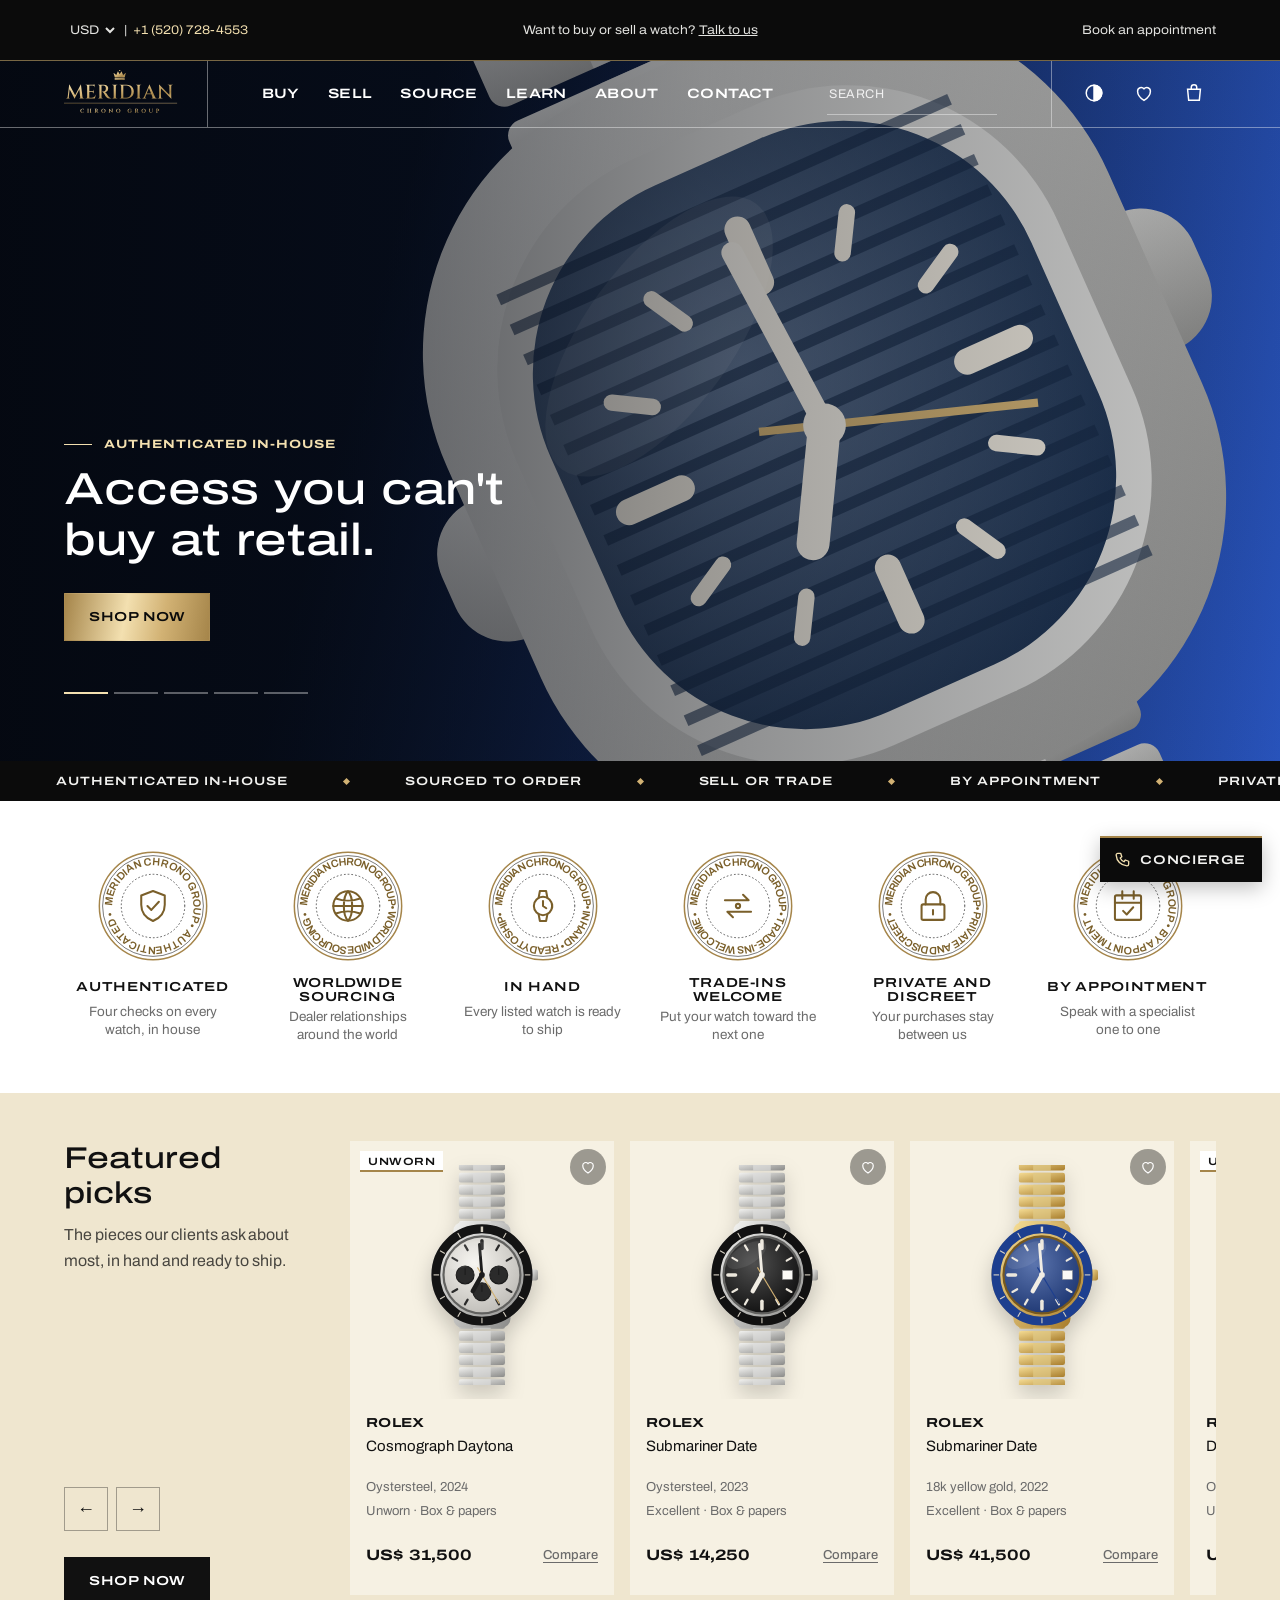
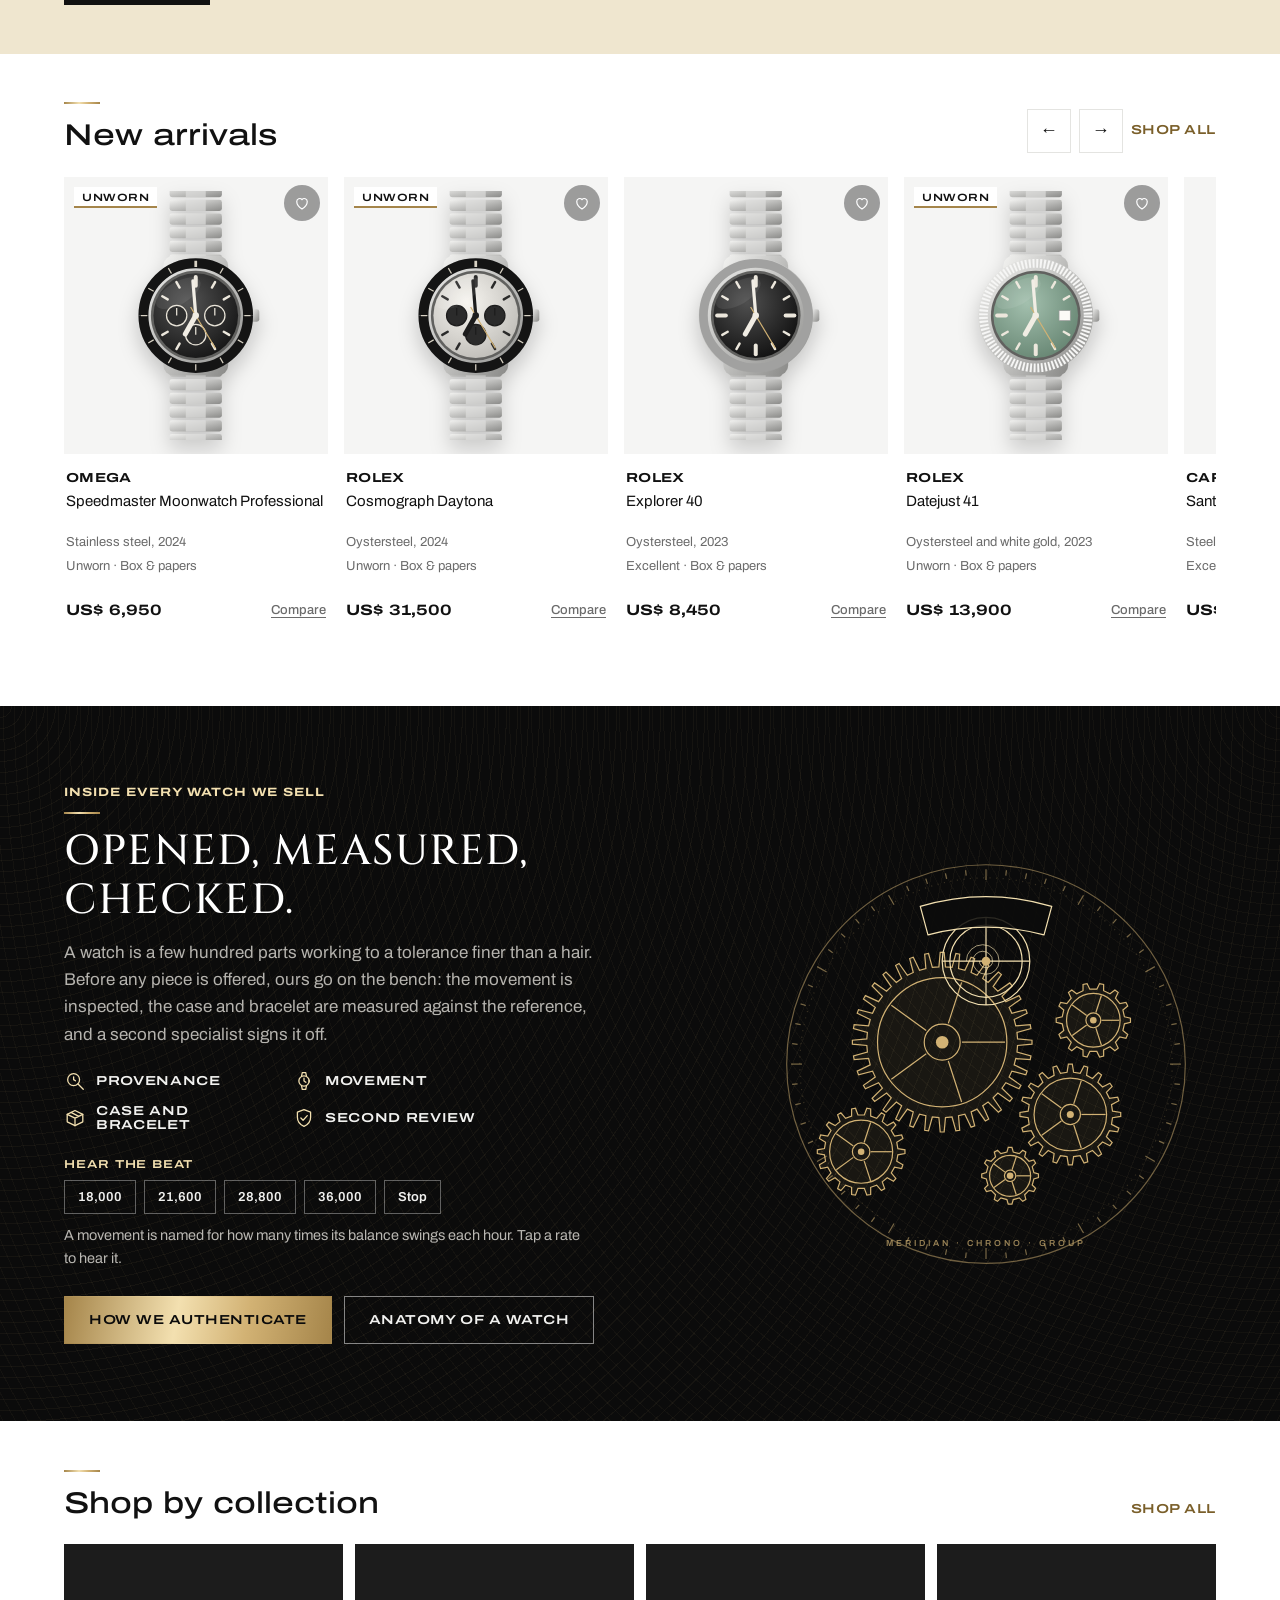
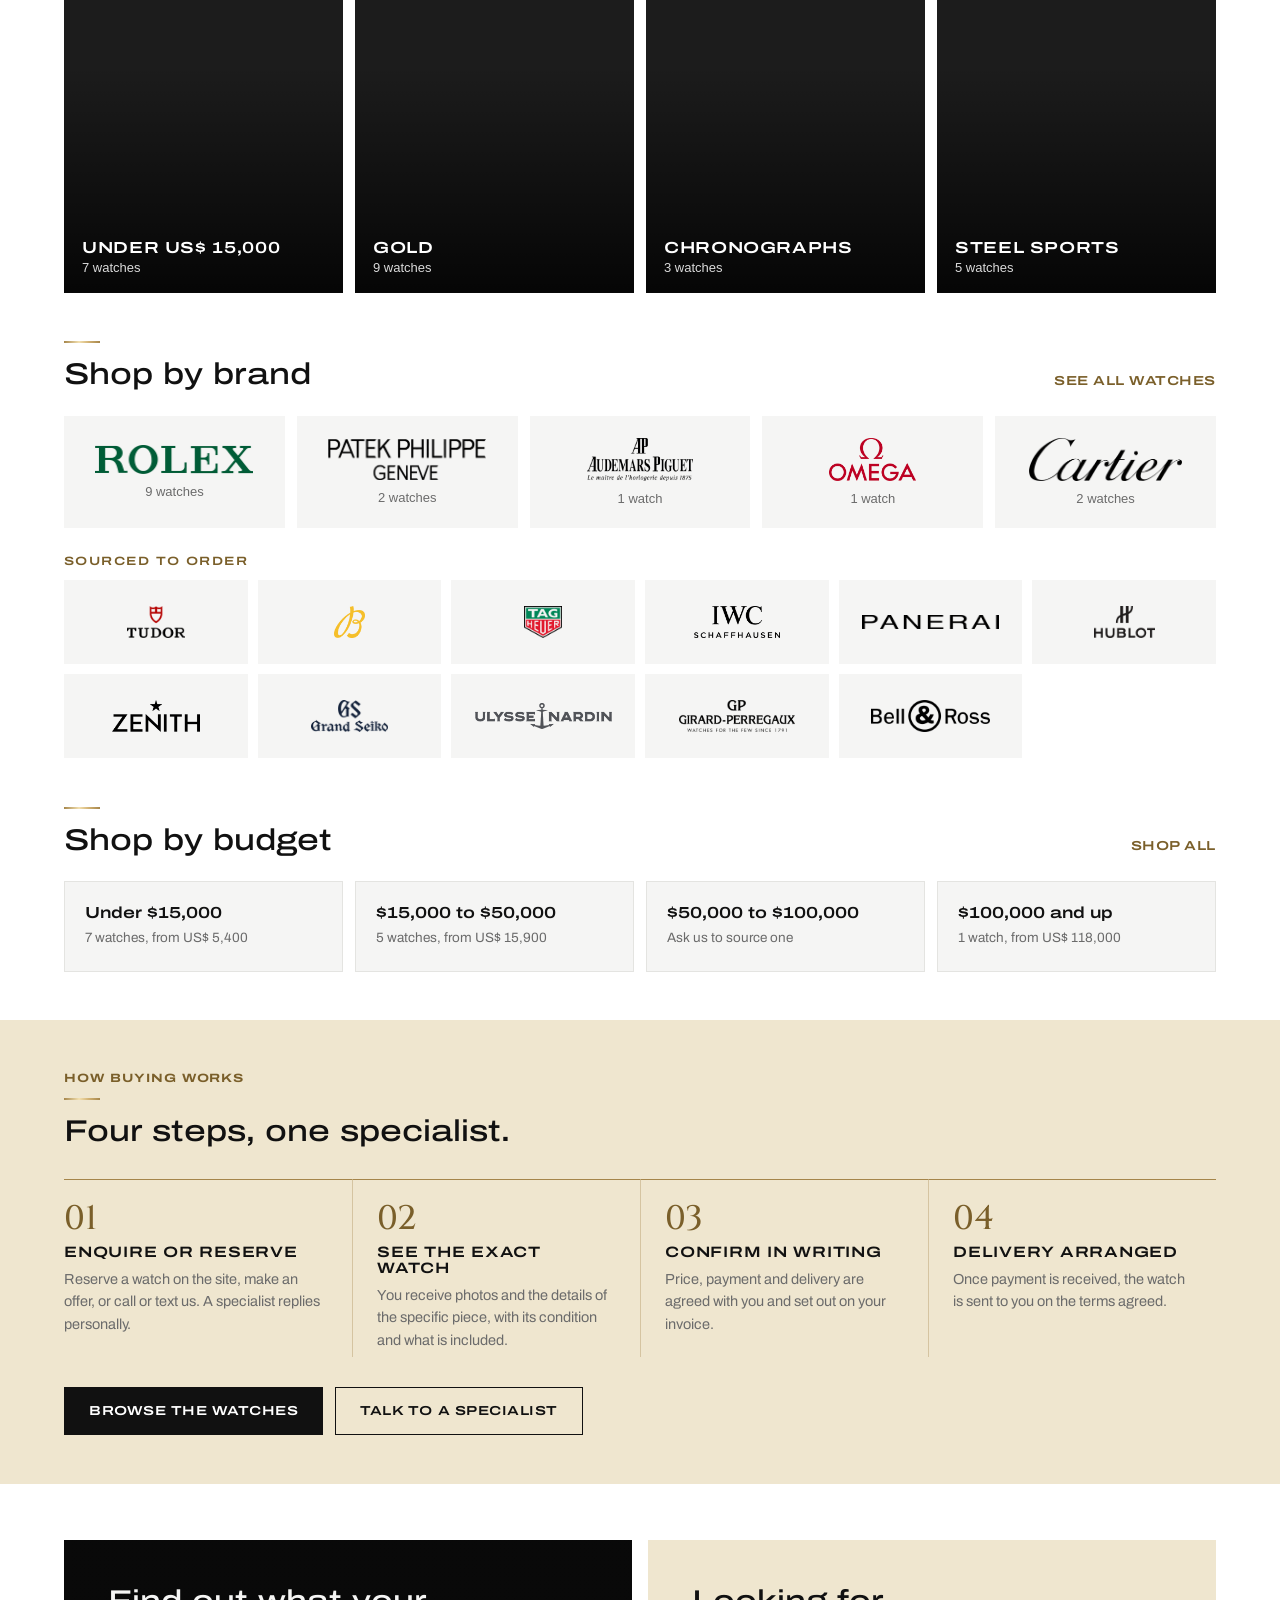
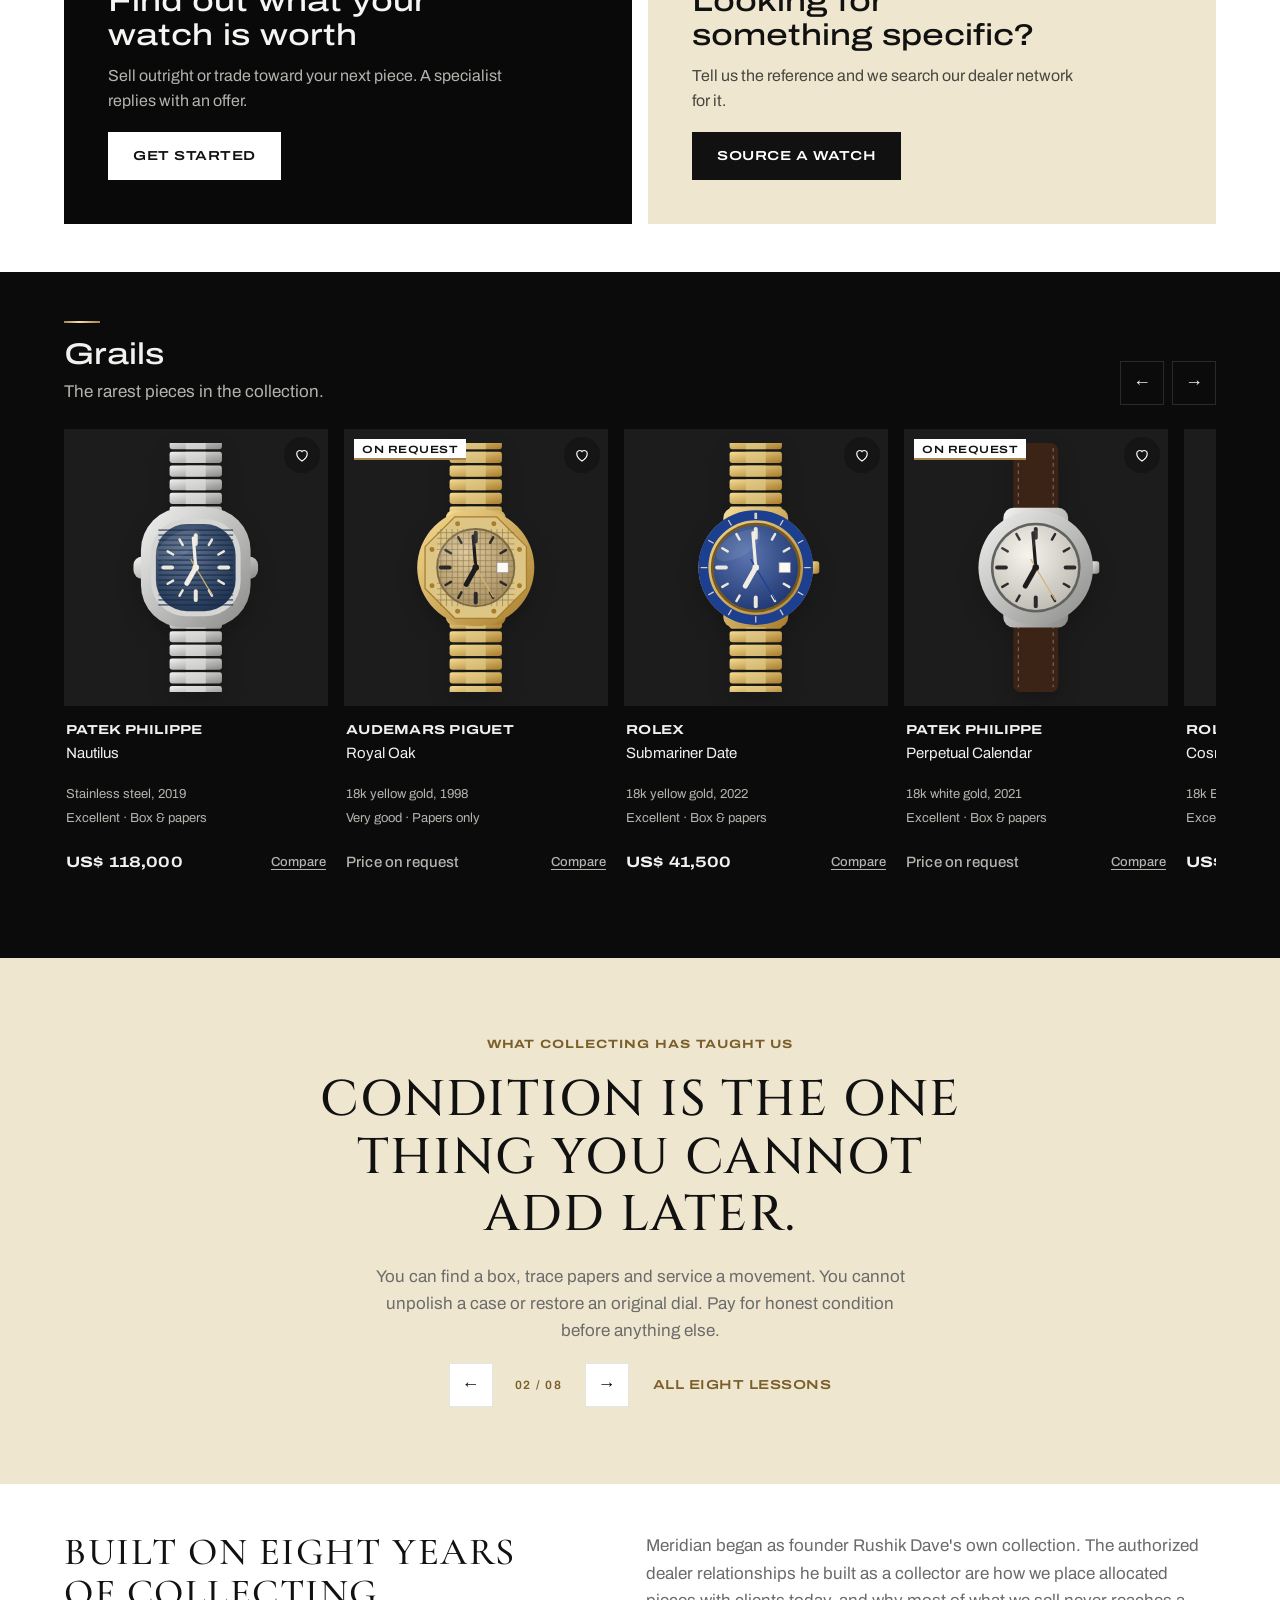
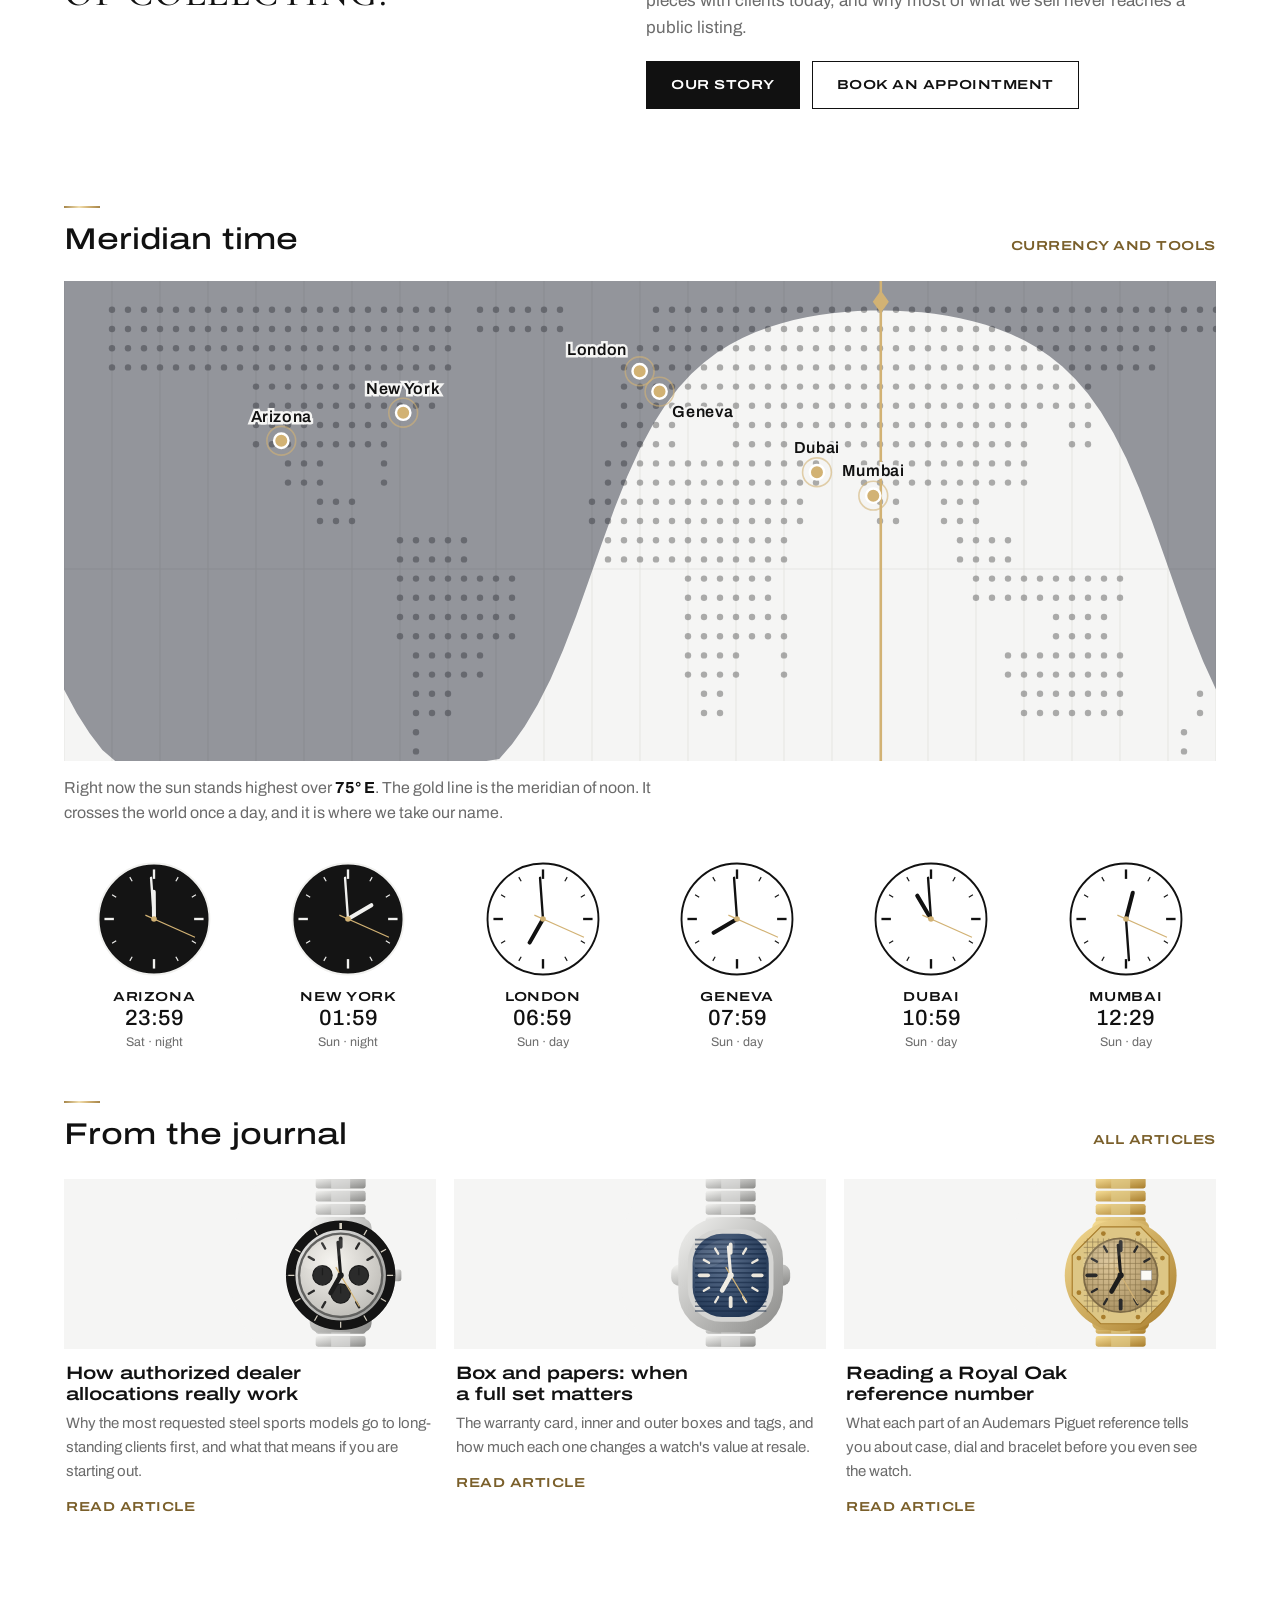
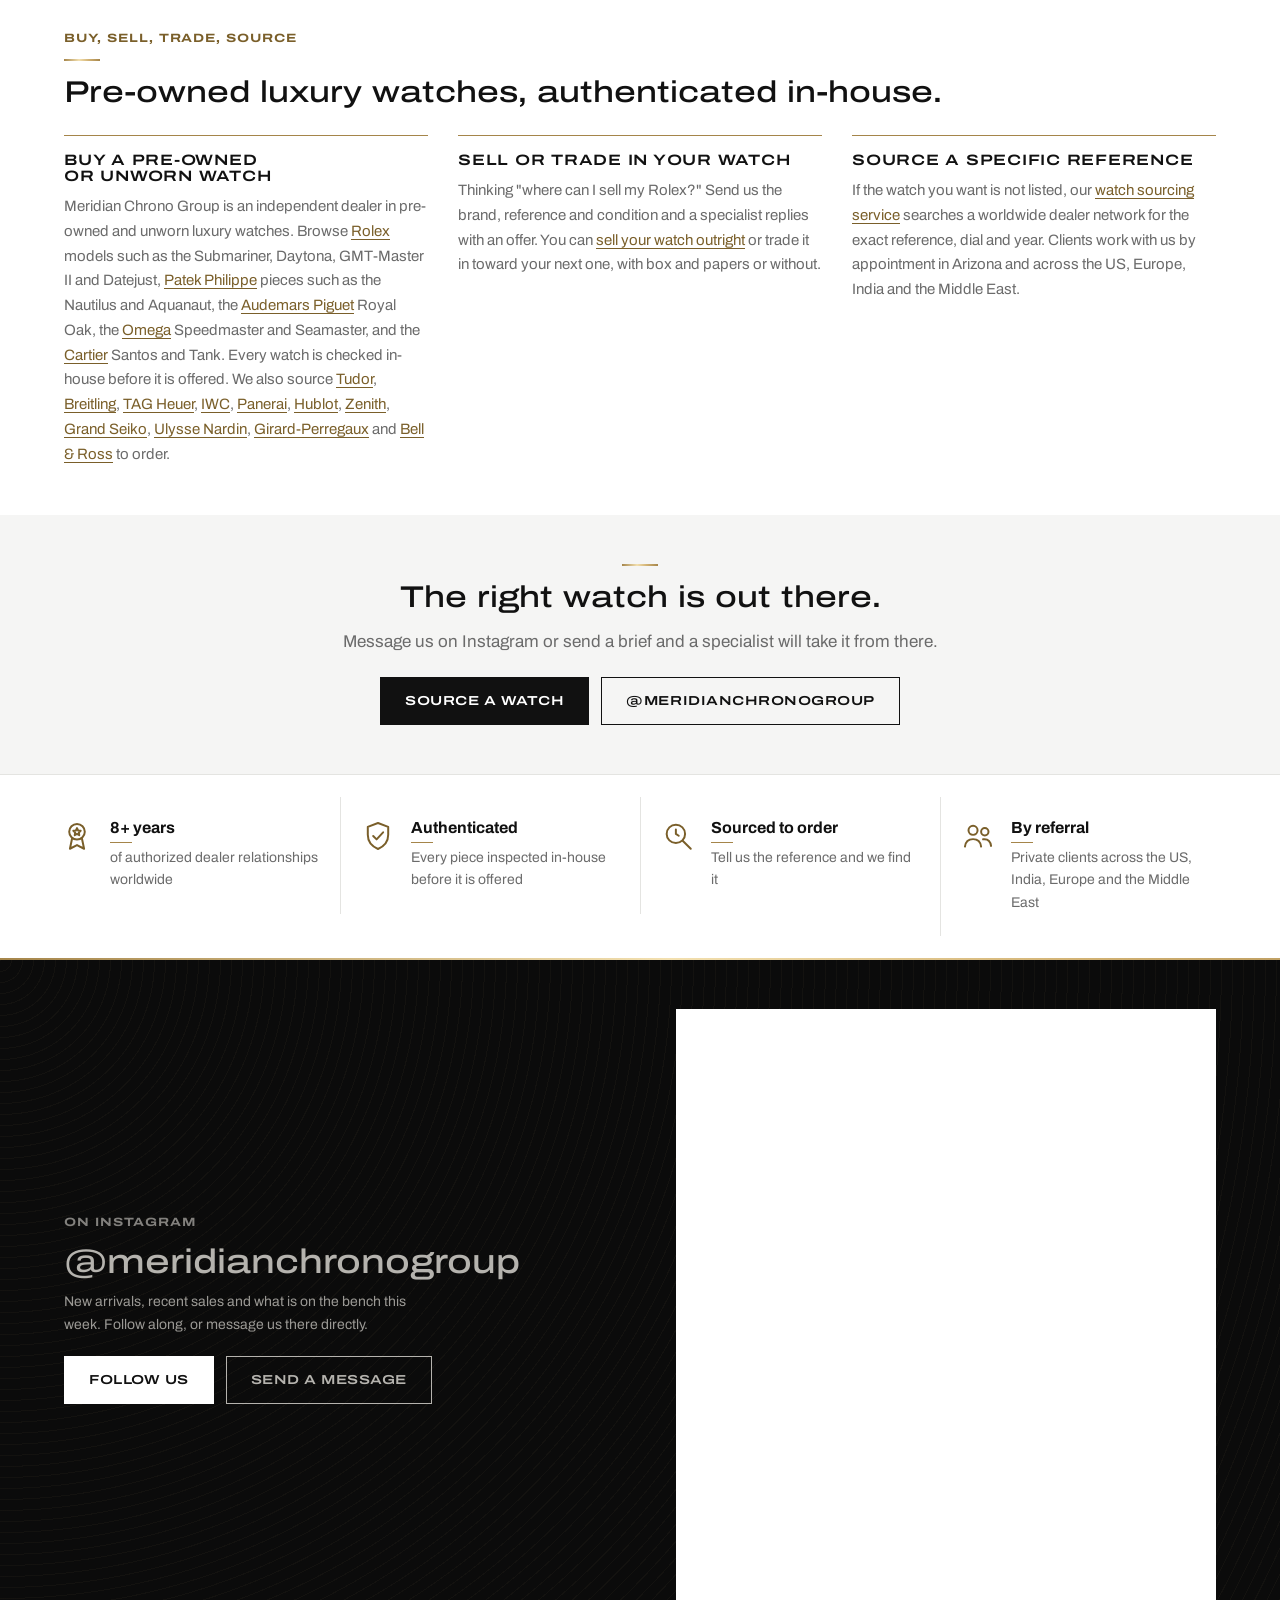
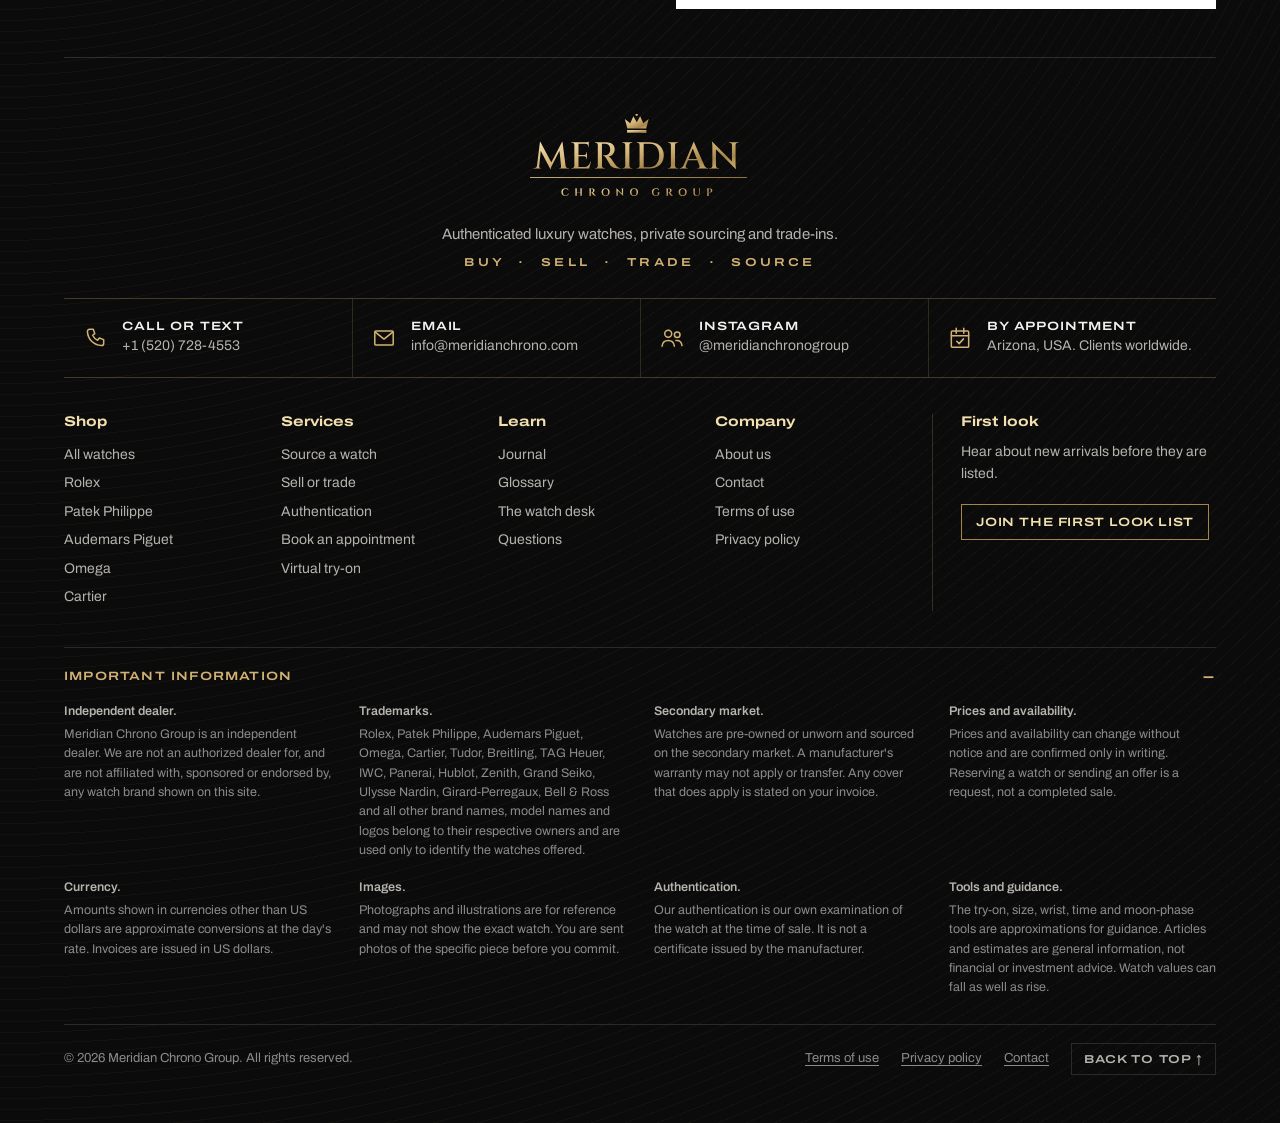
==== commit 0fecf139: "Journal: ten new articles with their own pages" ====
--- a/index.html
+++ b/index.html
@@ -1412,7 +1412,7 @@
 
 <section class="band" id="journal" data-view="journal">
   <div class="wrap">
-    <p class="eyebrow">Learn</p><h1 class="pg" style="margin-bottom:28px">The journal</h1>
+    <p class="eyebrow">Learn</p><h1 class="pg" style="margin-bottom:10px">The journal</h1><p class="lede" style="margin:0 0 28px">Guides and notes from the Meridian team on buying, selling and living with fine watches.</p>
     <div class="journal" id="jr"></div>
     <div class="sechead" style="margin-top:64px"><h2>Anatomy of a watch</h2><p class="lede" style="margin:0">Tap a number to see what each part is called and what it does.</p></div>
     <div class="ana"><div class="anw"><svg id="anS" viewBox="0 0 120 200" role="img" aria-label="Watch with numbered parts"></svg></div><div><ol id="anL"></ol><div class="anD" id="anD" aria-live="polite"></div></div></div>
@@ -1651,8 +1651,19 @@
  {t:"Reading a Royal Oak reference number",x:"What each part of an Audemars Piguet reference tells you about case, dial and bracelet before you even see the watch.",w:3},
  {t:"Choosing a case size for your wrist",x:"Why 36 and 41 millimetres can both be right, and the measurement that matters more than diameter.",w:1},
  {t:"Steel, gold or two-tone",x:"How the metal changes the weight, the wear and the way a watch holds its value.",w:2},
- {t:"Looking after a mechanical watch",x:"Winding, water, magnets and servicing: the few habits that keep a watch running well for decades.",w:3}
+ {t:"Looking after a mechanical watch",x:"Winding, water, magnets and servicing: the few habits that keep a watch running well for decades.",w:3},
+ {t:"How to sell a Rolex: what to gather and what shapes the offer",x:"The details a buyer needs, the things that move the price, and how to compare offers fairly.",w:1},
+ {t:"Pre-owned, unworn and new: what the words mean",x:"Three terms that sound alike and mean different things for price, warranty and resale.",w:2},
+ {t:"How we tell a real watch from a fake",x:"The checks that matter, why photos are not enough, and what a buyer can do for themselves.",w:3},
+ {t:"Rolex Submariner or GMT-Master II: choosing between two icons",x:"One was built for divers and one for pilots. How they differ on the wrist and which suits how you live.",w:1},
+ {t:"Why some watches sell for more than retail",x:"Supply, waiting lists and the secondary market, explained without the hype.",w:2},
+ {t:"Your first luxury watch: five questions to ask before you buy",x:"A short way to narrow a very long list, written for someone buying their first serious watch.",w:3},
+ {t:"Patek Philippe Nautilus and Aquanaut: how they differ",x:"Two sports watches from the same house, twenty years apart, with very different characters.",w:1},
+ {t:"How a watch trade-in works",x:"Putting the watch you have toward the watch you want, step by step.",w:2},
+ {t:"The Omega Speedmaster: why the Moonwatch endures",x:"A racing chronograph that went to the Moon, and what to know before buying one.",w:3},
+ {t:"Insuring and storing a watch collection",x:"Sensible habits for cover, records and safekeeping, whether you own one watch or twenty.",w:1}
 ];
+const LIVE0=/(^|\.)meridianchrono\.com$|^localhost$/.test(location.hostname),SLUG=J.map(j=>j.t.toLowerCase().replace(/[^a-z0-9]+/g,"-").replace(/^-|-$/g,"")),aH=i=>LIVE0?"/journal/"+SLUG[i]+"/":"#article-"+(i+1);
 const metal={steel:["#f2f2f0","#8a8a88"],rose:["#f4cdb2","#a66a4c"],gold:["#f5dc94","#a87d2c"],carbon:["#4a4a4a","#121212"],tant:["#b9bcc2","#5d6168"]};
 const esc=s=>String(s).replace(/[&<>"']/g,c=>({"&":"&amp;","<":"&lt;",">":"&gt;",'"':"&quot;","'":"&#39;"}[c]));
 const $=s=>document.querySelector(s);
@@ -1772,13 +1783,14 @@
  $("#wsvg").innerHTML=`<defs><clipPath id="armc"><rect x="-500" y="${100-h/2}" width="1300" height="${h}"/></clipPath></defs><rect x="-500" y="${100-h/2}" width="1300" height="${h}" style="fill:var(--line)"/><g clip-path="url(#armc)"><svg x="${150-60*u}" y="${100-100*u}" width="${120*u}" height="${200*u}" viewBox="0 0 120 200">${art(w)}</svg></g>`;
  $("#wtxt").textContent=(r<.75?"Wears small on this wrist.":r<.9?"A balanced fit on this wrist.":r<=1?"Wears large, with presence.":"Likely to overhang this wrist.")+" An approximate guide for a "+w.mm+" mm case."}
 const VIEWS=["home","shop","sell","source","authentication","about","journal","faq","contact","tools","terms","privacy"];let view="home";
-const TT={home:"",shop:"Buy Authenticated Luxury Watches",sell:"Sell or Trade Your Luxury Watch",source:"Source a Luxury Watch",authentication:"How We Authenticate Watches",about:"About Us",journal:"Watch Journal and Glossary",faq:"Buying and Selling Questions",contact:"Contact and Appointments",tools:"Watch Tools: World Time, Try-On and More",terms:"Terms of use",privacy:"Privacy policy"};
+const TT={home:"",shop:"Buy Authenticated Luxury Watches",sell:"Sell or Trade Your Luxury Watch",source:"Source a Luxury Watch",authentication:"How We Authenticate Watches",about:"About Us",journal:"Watch Blog, Guides and Glossary",faq:"Buying and Selling Questions",contact:"Contact and Appointments",tools:"Watch Tools: World Time, Try-On and More",terms:"Terms of use",privacy:"Privacy policy"};
 const LIVE=/(^|\.)meridianchrono\.com$|^localhost$/.test(location.hostname),pathView=()=>{const m=/^\/([a-z]+)\/?$/.exec(location.pathname);return m&&VIEWS.includes(m[1])?m[1]:""};
 const DS={home:"Buy, sell, trade or source authenticated luxury watches with Meridian Chrono Group. Rolex, Patek Philippe, Audemars Piguet, Omega and Cartier, by appointment in Arizona and delivered worldwide.",shop:"Browse authenticated pre-owned and unworn luxury watches from Rolex, Patek Philippe, Audemars Piguet, Omega and Cartier. Filter by brand, price, size and dial.",sell:"Sell your Rolex, Patek Philippe, Audemars Piguet, Omega or Cartier, or trade it toward your next watch. Send the details and a Meridian specialist replies with an offer.",source:"Looking for a specific reference? Tell us the watch and Meridian Chrono Group searches its dealer network to source it for you.",authentication:"How Meridian Chrono Group authenticates every watch: provenance, movement, case and bracelet, and a second specialist review.",about:"The story, team and principles behind Meridian Chrono Group, an independent luxury watch dealer based in Arizona.",journal:"Guides for watch buyers and collectors: box and papers, reference numbers, allocations, plus a glossary of watch terms.",faq:"Answers to common questions about buying, selling, trading, authentication, payment and delivery at Meridian Chrono Group.",contact:"Call, text or email Meridian Chrono Group, or book a private appointment with a watch specialist in Arizona.",tools:"Free watch tools: world time, currency converter, Rolex reference decoder, wrist size guide, size comparison and a virtual try-on.",terms:"Terms of use for the Meridian Chrono Group website.",privacy:"Privacy policy for the Meridian Chrono Group website."};
 function setView(v){view=v;{const d=document.querySelector('meta[name="description"]'),c=document.querySelector('link[rel="canonical"]');if(d&&DS[v])d.content=DS[v];if(c)c.href="https://meridianchrono.com/"+(v=="home"||!DS[v]?"":v+"/")}{const ig=document.querySelector(".igf");if(ig)ig.hidden=!["home","about","contact"].includes(v)}document.title=v=="article"?(document.querySelector('[data-view="article"] h1')?.textContent||"Journal")+" | Meridian Chrono Group":TT[v]?TT[v]+" | Meridian Chrono Group":"Meridian Chrono Group | Authenticated Luxury Watches, Sourcing and Trade-Ins";document.querySelectorAll("[data-view]").forEach(x=>x.hidden=x.dataset.view!=v);document.querySelectorAll("nav a").forEach(a=>["#"+v,"/"+v+"/"].includes(a.getAttribute("href"))?a.setAttribute("aria-current","page"):a.removeAttribute("aria-current"));scrollTo(0,0);topfx()}
-const route=()=>{if(LIVE&&!location.hash){const bm=/^\/([a-z-]+)\/?$/.exec(location.pathname),bb=bm&&BRS[bm[1]];if(bb){if(pd.open)pd.close();setView("shop");setBrand(bb);brandMeta(bb);return}}const raw=location.hash.slice(1)||(LIVE?pathView():"")||"home",h=raw.split("?")[0],qs=raw.split("?")[1],m=/^watch-(\d+)$/.exec(h),ar=/^article-(\d+)$/.exec(h);if(m){if(!(pd.open&&cur==+m[1]))openPD(+m[1]);return}if(pd.open)pd.close();if(ar&&J[+ar[1]-1]){article(+ar[1]-1);setView("article");return}if(h=="shop"&&qs){const P=new URLSearchParams(qs);setBrand(BR.concat(XB).includes(P.get("b"))?P.get("b"):"");coll=COL[P.get("c")]?P.get("c"):null;[["p","#fPrice"],["z","#fSize"],["m","#fMat"],["k","#fCond"],["s","#fSort"]].forEach(([k,q])=>{const el=$(q),v=P.get(k)||"";el.value=[...el.options].some(o=>o.value==v)?v:el.options[0].value});$("#q").value=P.get("q")||"";$("#fSet").checked=P.get("f")=="1";dialF=DN.some(x=>x[0]==P.get("d"))?P.get("d"):"";drawDials();list()}setView(VIEWS.includes(h)?h:"home");if(LIVE&&!qs&&DS[view]){const p=view=="home"?"/":"/"+view+"/";if(location.pathname!=p||location.hash)history.replaceState(null,"",p)}};
+const artMeta=i=>{const d=document.querySelector('meta[name="description"]'),c=document.querySelector('link[rel="canonical"]');if(d)d.content=J[i].x;if(c)c.href="https://meridianchrono.com/journal/"+SLUG[i]+"/"};
+const route=()=>{if(LIVE&&location.pathname!="/"&&/^#shop\?/.test(location.hash))history.replaceState(null,"","/"+location.hash);if(LIVE&&!location.hash){const am=/^\/journal\/([a-z0-9-]+)\/?$/.exec(location.pathname),ai=am?SLUG.indexOf(am[1]):-1;if(ai>=0){if(pd.open)pd.close();article(ai);setView("article");artMeta(ai);return}const bm=/^\/([a-z-]+)\/?$/.exec(location.pathname),bb=bm&&BRS[bm[1]];if(bb){if(pd.open)pd.close();setView("shop");setBrand(bb);brandMeta(bb);return}}const raw=location.hash.slice(1)||(LIVE?pathView():"")||"home",h=raw.split("?")[0],qs=raw.split("?")[1],m=/^watch-(\d+)$/.exec(h),ar=/^article-(\d+)$/.exec(h);if(m){if(!(pd.open&&cur==+m[1]))openPD(+m[1]);return}if(pd.open)pd.close();if(ar&&J[+ar[1]-1]){article(+ar[1]-1);setView("article");if(LIVE){history.replaceState(null,"","/journal/"+SLUG[+ar[1]-1]+"/");artMeta(+ar[1]-1)}return}if(h=="shop"&&qs){const P=new URLSearchParams(qs);setBrand(BR.concat(XB).includes(P.get("b"))?P.get("b"):"");coll=COL[P.get("c")]?P.get("c"):null;[["p","#fPrice"],["z","#fSize"],["m","#fMat"],["k","#fCond"],["s","#fSort"]].forEach(([k,q])=>{const el=$(q),v=P.get(k)||"";el.value=[...el.options].some(o=>o.value==v)?v:el.options[0].value});$("#q").value=P.get("q")||"";$("#fSet").checked=P.get("f")=="1";dialF=DN.some(x=>x[0]==P.get("d"))?P.get("d"):"";drawDials();list()}setView(VIEWS.includes(h)?h:"home");if(LIVE&&!qs&&DS[view]){const p=view=="home"?"/":"/"+view+"/";if(location.pathname!=p||location.hash)history.replaceState(null,"",p)}};
 addEventListener("hashchange",route);addEventListener("popstate",()=>{if(!location.hash)route()});
-document.addEventListener("click",e=>{const a=e.target.closest('a[href^="/"]');if(!a||e.metaKey||e.ctrlKey||e.shiftKey||a.target)return;const m=/^\/(?:([a-z-]+)\/)?$/.exec(a.getAttribute("href"));if(!m)return;if(BRS[m[1]]){e.preventDefault();history.pushState(null,"","/"+m[1]+"/");route();return}const v=m[1]||"home";if(!VIEWS.includes(v))return;e.preventDefault();if(v=="shop"&&!a.dataset.brand&&brand)setBrand("");if(location.hash=="#"+v||(!location.hash&&view==v))route();else location.hash="#"+v});
+document.addEventListener("click",e=>{const a=e.target.closest('a[href^="/"]');if(!a||e.metaKey||e.ctrlKey||e.shiftKey||a.target)return;if(/^\/journal\/[a-z0-9-]+\/$/.test(a.getAttribute("href"))){e.preventDefault();history.pushState(null,"",a.getAttribute("href"));route();return}const m=/^\/(?:([a-z-]+)\/)?$/.exec(a.getAttribute("href"));if(!m)return;if(BRS[m[1]]){e.preventDefault();history.pushState(null,"","/"+m[1]+"/");route();return}const v=m[1]||"home";if(!VIEWS.includes(v))return;e.preventDefault();if(v=="shop"&&!a.dataset.brand&&brand)setBrand("");if(location.hash=="#"+v||(!location.hash&&view==v))route();else location.hash="#"+v});
 const sim=w=>W.filter(x=>x.id!=w.id).sort((a,b)=>((a.b==w.b?0:1)-(b.b==w.b?0:1))||(Math.abs((a.p??2e5)-(w.p??2e5))-Math.abs((b.p??2e5)-(w.p??2e5)))).slice(0,3);
 pd.addEventListener("submit",e=>{if(e.target.id!="of")return;e.preventDefault();const w=W.find(x=>x.id==cur),amt=+$("#ofA").value.replace(/[^\d.]/g,""),bad=!amt?"#ofA":!$("#ofN").value.trim()?"#ofN":!$("#ofC").value.trim()?"#ofC":"";if(bad){$(bad).focus();return}e.target.outerHTML=done(`Offer\n${w.b} ${w.m} ${w.r}\nListed: ${usd(w.p)}\nOffer: ${usd(amt)}\nName: ${$("#ofN").value}\nContact: ${$("#ofC").value}`,"Your offer is ready")});
 /* recently viewed */
@@ -1820,11 +1832,11 @@
 hook("#apptForm",["#aName","#aContact"],()=>`Appointment request\nName: ${$("#aName").value}\nContact: ${$("#aContact").value}\nInterested in: ${$("#aTopic").value}\nBy: ${$("#aHow").value}\nDate: ${$("#aDate").value||"Flexible"}\nTime of day: ${$("#aTime").value}\nMessage: ${$("#aMsg").value||"-"}`,"Your request is ready");
 const G=[["Authorized dealer (AD)","A retailer appointed by a watch brand to sell its new watches."],["Allocation","The limited supply of a model that a dealer receives, usually offered to established clients first."],["Reference number","The maker's code for a specific combination of model, case material, dial and bracelet."],["Full set","A watch sold with its original box, warranty card or papers, and accessories."],["Box and papers","The original presentation box and the warranty card or certificate issued at first sale."],["Calibre","The movement inside the watch, identified by the maker's model number."],["Automatic","A mechanical movement wound by the motion of the wearer's wrist."],["Manual wind","A mechanical movement wound by turning the crown."],["Chronograph","A watch with a built-in stopwatch, usually with sub-dials and pushers."],["GMT","A complication that shows a second time zone with an extra hand and a 24-hour scale."],["Complication","Any function beyond hours, minutes and seconds, such as a date, a chronograph or a moon phase."],["Bezel","The ring around the crystal. It can be fixed, or rotate to time a dive or track a second time zone."],["Lug to lug","The length of the case from the tips of the top lugs to the bottom lugs, which decides how a watch sits on the wrist."],["Unworn","A pre-owned watch that has not been worn since it was first sold."],["Service history","The record of maintenance carried out on a watch, ideally with receipts."],["Patina","The natural ageing of a dial, hands or case, which many collectors value on vintage pieces."],["Amplitude","How far the balance wheel swings on each beat, measured in degrees. A healthy reading suggests a movement in good order."],["Balance wheel","The wheel that swings back and forth to divide time into equal beats. It is the heart of a mechanical movement."],["Caseback","The back of the case. Solid on most sports watches, sapphire on those that show the movement."],["Chronometer","A watch whose movement has passed an independent accuracy test, most often by COSC in Switzerland."],["Crown","The knob used to wind the watch and set the time."],["Cyclops","The small magnifying lens over the date window, best known from Rolex."],["Lume","Luminous material on the hands and markers that glows in the dark."],["Moonphase","A display that shows the current phase of the Moon."],["Neo-vintage","Watches from roughly the 1980s to the early 2000s: modern enough to wear daily, old enough to have character."],["Perpetual calendar","A calendar that accounts for the length of each month and for leap years without adjustment."],["Polishing","Refinishing a case to remove marks. Too much removes metal and softens the original shape."],["Power reserve","How long a fully wound watch runs before it stops."],["Sapphire crystal","Synthetic sapphire used for the glass. It is very hard to scratch."],["Tachymeter","A scale on a chronograph's bezel for working out speed over a known distance."],["Two-tone","A watch made in two metals, usually steel and gold. Rolex calls its version Rolesor."],["Water resistance","The depth rating a watch is tested to. Seals age, so it should be retested over time."]];G.sort((a,b)=>a[0].localeCompare(b[0]));
 const gl=()=>{const q=$("#gq").value.trim().toLowerCase(),L=G.filter(g=>!q||(g[0]+" "+g[1]).toLowerCase().includes(q));$("#gl").innerHTML=L.length?L.map(g=>`<div><dt>${esc(g[0])}</dt><dd>${esc(g[1])}</dd></div>`).join(""):`<p style="color:var(--mute)">No terms match that search.</p>`};$("#gq").addEventListener("input",gl);gl();
-const JB=[["Brands make fewer of their most requested models than buyers want. Each authorized dealer receives a limited number, called its allocation, and decides which clients are offered them.","Dealers usually offer those watches first to clients with a purchase history. A buyer who is new to a dealer can wait a long time for a popular steel sports model, sometimes years.","That leaves two routes. One is to build a relationship with a dealer over time. The other is the secondary market, where the same watch is available now at the market price, which can sit above or below retail depending on the model.","Meridian's sourcing rests on dealer relationships built over more than eight years of collecting. Send us a brief and we look for the watch through that network first."],["A full set is the watch with everything it was first sold with: the inner and outer boxes, the warranty card or certificate, the booklets, the hang tags and any spare bracelet links.","The warranty card matters most. It records the reference, the serial number and the date and place of the first sale, which helps confirm where a watch came from.","A full set generally sells for more than the same watch on its own, and it is easier to resell later. How much more depends on the brand, the model and the age of the watch.","Older and vintage watches often trade without papers, and there condition and originality count for more. Whatever you own, keep the set together and keep your service receipts with it."],["An Audemars Piguet reference looks long, but it reads in blocks. Take 15510ST.OO.1320ST.06.","The first digits, 15510, identify the model. The letters that follow give the case material: ST for steel, OR for pink gold, BA for yellow gold, BC for white gold, TI for titanium and CE for ceramic.","The middle pair shows gem setting, and OO means the case has none. The next block identifies the bracelet or strap and its material, and the last digits identify the dial version.","Two watches that look alike can carry different references and different values, so check that the reference on the papers matches the watch in front of you."],["Case diameter is the number everyone quotes, but it is only part of how a watch wears. A 40 mm watch with short, curved lugs can sit smaller than a 38 mm watch with long, flat ones.","The measurement to check is lug to lug: the length from the top of the case to the bottom. If that is shorter than the flat top of your wrist, the watch will sit well. If the lugs overhang, it will look and feel too big.","As a starting point, wrists under about 6.25 inches tend to suit 34 to 38 mm, wrists around 7 inches suit 38 to 42 mm, and larger wrists carry 42 mm and above comfortably. Thickness matters too, especially under a shirt cuff.","Taste counts as much as measurement. Dress watches are traditionally smaller and sports watches larger. Use the try-on tool on any watch page to see the proportions on your own wrist size before you decide."],["Steel is the everyday choice. It is light, hard-wearing and easy to refinish, and steel sports models from the major makers are often the hardest to buy at retail.","Gold is heavier on the wrist, noticeably so, and softer, which means it picks up marks more easily. Yellow gold reads classic, rose gold warmer, and white gold looks like steel to everyone but the wearer.","Two-tone, steel with gold, sits between the two. It costs less than a full gold watch and wears lighter, and after years out of fashion it is firmly back in demand.","On value, there is no universal rule. Some steel references trade well above their retail price while the gold versions trade below theirs, and the reverse can be true for older pieces. Ask us about the specific reference you have in mind."],["A mechanical watch needs very little, but it does need it consistently. An automatic that is worn daily winds itself. If it has stopped, give the crown thirty or so turns before setting the time.","Avoid changing the date when the hands are between about nine in the evening and three in the morning. On many movements the date mechanism is engaged during those hours and can be damaged.","Water resistance is not permanent. Seals age, so have the watch pressure tested before swimming with it, and always check that a screw-down crown is fully closed. Keep the watch away from strong magnets such as speakers and phone cases with magnetic clasps.","Makers generally suggest a full service every five to ten years, depending on the movement. Keep the receipts with the box and papers. A documented service history makes a watch easier to sell and worth more when you do."]];
-const JP=["1618215650148-e8e61eae521c","1581063683670-6df2247f1d8e","1638872726444-0579101a60e7","1649357585015-179ed98f513d","1790699807407-05e577c9704d","1788125856699-aee0e94d9150"];
-const jart=(w,i)=>`<span class="jw"><svg class="jart" viewBox="0 0 360 150" preserveAspectRatio="xMidYMid slice" aria-hidden="true"><rect width="360" height="150" style="fill:var(--tile)"/><circle cx="270" cy="75" r="110" style="fill:var(--soft)"/><svg x="190" y="-20" width="140" height="210" viewBox="0 0 120 200">${art(w)}</svg></svg><img class="ph" loading="lazy" alt="" src="${U(JP[i],900)}" onerror="this.remove()"></span>`;
-const AX=[["Send us a brief","#source"],["Shop full sets","#shop?f=1"],["See the Royal Oak in hand","#shop?q=Royal%20Oak"],["Try a watch on your wrist","#tools"],["See gold watches in hand","#shop?c=gold"],["Ask us about servicing","#contact"]];
-function article(i){$("#artc").innerHTML=`<a class="more" href="#journal">&#8592; All articles</a>${jart(W[i],i)}<h1 class="pg">${esc(J[i].t)}</h1><p class="rt">${Math.max(1,Math.round(JB[i].join(" ").split(" ").length/200))} minute read</p>${JB[i].map(t=>`<p>${esc(t)}</p>`).join("")}<p class="fine">General information only, not financial or investment advice. Watch values can fall as well as rise.</p><div class="anx"><span>Next</span><a href="#article-${(i+1)%J.length+1}">${esc(J[(i+1)%J.length].t)}</a></div><div class="ctas">${AX[i]?`<a class="btn" href="${AX[i][1]}">${AX[i][0]}</a>`:""}<a class="btn ghost" href="#shop">Shop the collection</a><button type="button" class="btn ghost" data-shl="${i+1}">Copy link</button></div>`}
+const JB=[["Brands make fewer of their most requested models than buyers want. Each authorized dealer receives a limited number, called its allocation, and decides which clients are offered them.","Dealers usually offer those watches first to clients with a purchase history. A buyer who is new to a dealer can wait a long time for a popular steel sports model, sometimes years.","That leaves two routes. One is to build a relationship with a dealer over time. The other is the secondary market, where the same watch is available now at the market price, which can sit above or below retail depending on the model.","Meridian's sourcing rests on dealer relationships built over more than eight years of collecting. Send us a brief and we look for the watch through that network first."],["A full set is the watch with everything it was first sold with: the inner and outer boxes, the warranty card or certificate, the booklets, the hang tags and any spare bracelet links.","The warranty card matters most. It records the reference, the serial number and the date and place of the first sale, which helps confirm where a watch came from.","A full set generally sells for more than the same watch on its own, and it is easier to resell later. How much more depends on the brand, the model and the age of the watch.","Older and vintage watches often trade without papers, and there condition and originality count for more. Whatever you own, keep the set together and keep your service receipts with it."],["An Audemars Piguet reference looks long, but it reads in blocks. Take 15510ST.OO.1320ST.06.","The first digits, 15510, identify the model. The letters that follow give the case material: ST for steel, OR for pink gold, BA for yellow gold, BC for white gold, TI for titanium and CE for ceramic.","The middle pair shows gem setting, and OO means the case has none. The next block identifies the bracelet or strap and its material, and the last digits identify the dial version.","Two watches that look alike can carry different references and different values, so check that the reference on the papers matches the watch in front of you."],["Case diameter is the number everyone quotes, but it is only part of how a watch wears. A 40 mm watch with short, curved lugs can sit smaller than a 38 mm watch with long, flat ones.","The measurement to check is lug to lug: the length from the top of the case to the bottom. If that is shorter than the flat top of your wrist, the watch will sit well. If the lugs overhang, it will look and feel too big.","As a starting point, wrists under about 6.25 inches tend to suit 34 to 38 mm, wrists around 7 inches suit 38 to 42 mm, and larger wrists carry 42 mm and above comfortably. Thickness matters too, especially under a shirt cuff.","Taste counts as much as measurement. Dress watches are traditionally smaller and sports watches larger. Use the try-on tool on any watch page to see the proportions on your own wrist size before you decide."],["Steel is the everyday choice. It is light, hard-wearing and easy to refinish, and steel sports models from the major makers are often the hardest to buy at retail.","Gold is heavier on the wrist, noticeably so, and softer, which means it picks up marks more easily. Yellow gold reads classic, rose gold warmer, and white gold looks like steel to everyone but the wearer.","Two-tone, steel with gold, sits between the two. It costs less than a full gold watch and wears lighter, and after years out of fashion it is firmly back in demand.","On value, there is no universal rule. Some steel references trade well above their retail price while the gold versions trade below theirs, and the reverse can be true for older pieces. Ask us about the specific reference you have in mind."],["A mechanical watch needs very little, but it does need it consistently. An automatic that is worn daily winds itself. If it has stopped, give the crown thirty or so turns before setting the time.","Avoid changing the date when the hands are between about nine in the evening and three in the morning. On many movements the date mechanism is engaged during those hours and can be damaged.","Water resistance is not permanent. Seals age, so have the watch pressure tested before swimming with it, and always check that a screw-down crown is fully closed. Keep the watch away from strong magnets such as speakers and phone cases with magnetic clasps.","Makers generally suggest a full service every five to ten years, depending on the movement. Keep the receipts with the box and papers. A documented service history makes a watch easier to sell and worth more when you do."],["Selling a Rolex is simpler when you have the facts ready. Start with the reference number and the serial number. On most models the reference is engraved between the lugs at twelve o'clock and the serial at six, and on newer watches the serial is on the inner ring around the dial. Both are also printed on the warranty card.", "Next, gather what came with the watch. The warranty card, the inner and outer boxes, the booklets, the hang tags and any spare bracelet links together make up a full set. A full set usually brings a stronger offer than the watch alone, and it makes the watch easier to place with the next owner.", "Condition comes after that. A buyer looks at whether the case has been polished, how much stretch there is in the bracelet, and whether the dial, hands and bezel are original to the watch. Service history helps too. A receipt from a recent service tells the buyer the movement is healthy; a watch that has never been serviced is not a problem, but it is priced with a service in mind.", "The market sets the rest. Steel sports models are in constant demand, so offers on them tend to sit close together. Precious metal and less common references vary more, which is where it pays to ask more than one buyer.", "When you compare offers, compare the same thing. Ask whether the figure is a firm offer or an estimate, whether it depends on inspection, how and when you are paid, and who covers insured shipping. An outright sale pays you now. A trade-in puts the value toward another watch, and can be the better route if you already know what you want next.", "To get a figure from Meridian, send the reference, the year if you know it, what is included and a few clear photos. A specialist replies with an offer, and nothing is final until we have seen the watch."],["Watch listings use a small set of words that carry a lot of weight. Knowing exactly what each one means makes it much easier to compare two watches that look the same in photos.", "New, in the strict sense, means bought from an authorized dealer of the brand, with the manufacturer's warranty starting on the day you buy it. Only authorized dealers sell watches this way.", "Unworn describes a watch that has been sold once already but never used. It is typically complete with its box and papers and may still carry its protective stickers. Because the warranty card is dated from the first sale, some of the warranty period has usually passed, and whether the cover transfers depends on the brand. An independent dealer selling an unworn watch should say plainly what cover, if any, comes with it.", "Pre-owned means the watch has been worn. That covers a wide range, from a piece worn a handful of times to one with decades of daily use, so the description matters: look for the condition grade, whether the case has been polished, the service history and what is included.", "Price follows from this. Unworn examples of in-demand models often cost more than retail, because the buyer is paying to skip the wait. Pre-owned pieces are usually where the value is, especially for models that are easy to find.", "Meridian is an independent dealer, so the watches we offer are pre-owned or unworn, never new in the authorized-dealer sense. Each listing states which it is, and any cover that applies is written on your invoice."],["Counterfeit watches have improved to the point where a photo is no longer enough to judge one. The better copies get the look right from arm's length. They are found out by details, and by what is inside.", "We start with the paperwork and the numbers. The reference and serial on the case should match the warranty card, and the style of the engraving should be right for the year. A serial that turns up on more than one watch is an immediate stop.", "Then the dial, under magnification. Genuine printing is sharp and evenly spaced. The luminous material on the dial and the hands should have aged in the same way, and the date wheel should use the correct typeface and sit square in its window. Refinished dials and replacement hands are not fakes, but they change what a watch is worth and they should be disclosed.", "The case and bracelet come next. Weight, the finish on the edges, the fit of the end links and the action of the clasp all tell a story. We measure against the reference, because copies are often a fraction out.", "The movement settles it. Opening the case shows the calibre, its finishing and its markings, and a timing machine shows how it is running. This is the step that cannot be done from photographs, and the main reason to buy from someone who has the watch in hand.", "For a buyer, the practical advice is short. Buy the seller before you buy the watch, ask for the serial and clear photos, be wary of a price well below the market, and ask what happens if the watch turns out not to be as described. Our authentication is our own examination at the time of sale; it is not a certificate from the manufacturer."],["The Submariner and the GMT-Master II are the two Rolex sports watches most people compare first. They share the Oyster case, the bracelet and much of the same engineering, yet they were designed for different jobs, and that still shapes how each one wears.", "The Submariner arrived in 1953 as a diver's watch. Its bezel turns in one direction only, so a knock can only shorten a timed dive, never lengthen it. The current model is water resistant to 300 metres. With or without a date, it is the simpler of the two: three hands, a clear dial and nothing to set beyond the time.", "The GMT-Master followed in the mid-1950s for airline crews crossing time zones. It adds a fourth hand that circles the dial once every 24 hours and a bezel marked for 24 hours that turns both ways, so you can read a second time zone at a glance and a third with a turn of the bezel. The GMT-Master II lets you set the local hour hand on its own, which is the feature travellers end up using most.", "On the wrist the Submariner is a touch larger and plainer. The GMT-Master II is where Rolex has more fun with colour, and its two-tone bezels have picked up nicknames among collectors that are now better known than the reference numbers.", "Which to choose comes down to use. If you travel or work across time zones, the GMT function earns its place every week. If you want one watch that goes with everything and asks nothing of you, the Submariner is hard to fault.", "Both are in steady demand, so expect to wait at an authorized dealer or to pay the market price on the secondary market. If you have a particular reference in mind, tell us and we will look for it."],["It seems backwards that a watch can cost more second-hand than it does in the shop. For a small number of models it is simply how the market works, and the explanation is supply.", "The big brands make fewer of their most wanted watches than people want to buy. Each authorized dealer receives a limited number and offers them to its established clients first. A new customer asking for a popular steel sports model may be told the wait is long, with no promise at the end of it.", "The secondary market is where that unmet demand goes. A buyer who wants the watch now, not in a few years, pays the price at which an owner is willing to sell today. For the most requested references that price sits above retail. The difference is what it costs to skip the queue.", "This applies to far fewer watches than the headlines suggest. Most luxury watches sell below their retail price once they leave the shop, sometimes well below, which is exactly why pre-owned can be such good value. Premiums are concentrated in a handful of steel models from a handful of brands.", "Premiums also move. They rose sharply a few years ago and have eased since on many references. Nobody can tell you where a given watch will trade in five years, and anyone who promises a return should be treated with caution.", "Our advice is the same to every client: buy the watch you want to wear at a price you are comfortable with. If it holds its value, that is a bonus, not the plan. This article is general information and not financial or investment advice."],["Choosing a first luxury watch is harder than it should be, mostly because there is too much choice. Five questions cut the list down quickly.", "First, when will you wear it? A watch for every day needs to cope with desks, door frames and rain, which points to steel, a bracelet and decent water resistance. A watch for occasions can be thinner, dressier and in precious metal.", "Second, what size suits your wrist? Diameter gets all the attention, but the distance from lug tip to lug tip matters more, because that is what decides whether the watch sits on your wrist or overhangs it. If you can, try a watch on. If you cannot, measure your wrist and compare.", "Third, how much do you want the watch to do? Time and date cover most lives. A chronograph or a second time zone is useful if you will use it and clutter if you will not. Simpler watches are also cheaper to service.", "Fourth, new or pre-owned? Pre-owned usually gets you more watch for the money and lets you buy models that are hard to find new. In exchange, you need to trust the seller and understand what cover comes with it.", "Fifth, what is the whole cost? Allow for insurance and for a service every so often. A mechanical watch is a machine, and looking after it is part of owning it.", "If you answer those honestly you will usually be left with three or four watches, and at that point the right one tends to be the one you keep going back to. If you would like a second opinion, tell us your budget and how you will wear it, and a specialist will suggest a shortlist."],["Patek Philippe is known first for complicated dress watches, yet its two sports models are the ones most people ask us about. The Nautilus and the Aquanaut are related, and they are often mentioned in the same breath, though they feel quite different in the hand.", "The Nautilus came first, in 1976. Designed by Gerald Genta, it took its shape from a ship's porthole, with a rounded octagonal bezel and two small 'ears' at the sides of the case. The dial carries horizontal grooves and the bracelet is integrated, meaning it flows out of the case as one piece. At launch it was an expensive steel watch from a house known for gold, which was the point.", "The Aquanaut followed in 1997 as a younger, more casual take. Its case is a softer version of the same octagon, its dial has an embossed chequered pattern, and it is best known on a rubber strap that matches the dial. It is lighter and a little less formal than the Nautilus.", "Demand for both has run far ahead of supply for years. Patek Philippe ended production of the best known steel Nautilus reference, the 5711, in 2021, which only sharpened interest in it. Both models trade on the secondary market for well above their retail prices.", "Choosing between them is mostly a matter of how you dress. The Nautilus on its bracelet is the more elegant watch and sits happily under a cuff. The Aquanaut is the easier daily companion, particularly in warm weather.", "With either, the details matter: the exact reference, the year, the condition of the case and bracelet, and whether the set is complete. These are watches where a careful inspection before buying is worth every minute."],["A trade-in lets you put the value of a watch you own toward one you want. It is often the simplest way to move from one watch to the next, because the sale and the purchase happen together.", "It starts with a description. Send the brand, the reference, the year if you know it, the condition and what is included, with a few clear photos. From that a dealer can give a trade-in value. It is an estimate at this stage, since nobody can confirm condition from photos alone.", "Next you choose the watch you are trading toward. The trade-in value is set against its price and you pay the difference. If your watch is worth more than the one you are buying, the balance comes back to you.", "Then the watch is inspected. The dealer checks that it is authentic, that it matches the description and that it runs as it should. If everything is as described, the figure stands. If something was missed, such as a replaced part or a heavy polish, the figure is revised and you decide whether to go ahead.", "A trade-in value is sometimes a little different from an outright sale price. A dealer may offer more in trade because it is making a sale at the same time, so it is fair to ask for both numbers.", "A few things make any trade smoother: keep the box and papers together, pass on service receipts, and describe marks and repairs honestly at the start. It saves time for everyone and avoids a changed figure later. At Meridian the terms of a trade are agreed with you and set out in writing before anything is shipped."],["Few watches have a story as well known as the Omega Speedmaster. It was introduced in 1957 as a chronograph for motorsport, with the tachymeter scale moved from the dial to the bezel so it was easier to read at a glance.", "Its second life began in the 1960s. NASA tested chronographs from several makers for use on crewed missions, and in 1965 the Speedmaster was the one that passed. It was worn on the Moon in 1969, and the nickname Moonwatch has stayed with the model ever since.", "What is remarkable is how little the core watch has changed. The Speedmaster Professional is still a hand-wound chronograph in a steel case with a black dial and three sub-dials. You wind it each morning, which many owners come to enjoy.", "There are choices to make. The traditional version uses a hesalite crystal, a kind of acrylic that is warm to look at and easy to polish but scratches more readily. The alternative uses sapphire, which is far more scratch resistant, usually with a clear case back so you can see the movement. Beyond the Professional, the wider Speedmaster family includes automatic models, smaller cases and many limited editions.", "For a buyer, the Speedmaster is one of the more approachable icons. It is produced in good numbers, so it does not carry the premiums of the hardest-to-find sports watches, and pre-owned examples are plentiful. Check the reference and the year, whether the bracelet and dial are original to the watch, and when it was last serviced, because a chronograph costs more to service than a simple three-hand watch.", "It suits almost any wrist and almost any occasion, which is part of why collectors with far more expensive watches so often keep one."],["A watch you care about deserves a little administration. None of it is exciting, and all of it is far easier to do before something goes wrong.", "Start with records. For each watch keep the reference and serial number, the purchase invoice, the warranty card details and a set of clear photos, including the case back and the clasp. Store copies somewhere other than with the watches.", "Then check your cover. Many home insurance policies limit what they pay for a single item of jewellery or a watch, and some only cover it at home. If a watch is worth more than that limit, ask your insurer about listing it separately or look at a specialist policy. Ask whether cover applies when you travel, and whether a claim is settled in cash or by replacement.", "Values change, so review the insured figure from time to time. Insurers will often ask for a written valuation for higher-value pieces. Keep it with your records and update it every few years.", "For storage, a safe that is fixed in place is the usual answer at home, and a bank deposit box suits watches you rarely wear. Keep watches away from damp and from strong magnets such as speakers and some bag clasps, and store them so they cannot knock against each other.", "Mechanical watches like to run. If one has sat for a long time, wind it and let it run now and then. A watch winder is a convenience for watches with calendars that are tedious to reset; it is not a necessity.", "Finally, be careful what you share. Posting a watch online alongside details of where you live or when you are away is an avoidable risk. This article is general information; your insurer or broker is the right person to advise on your own cover."]];
+const JP=["1618215650148-e8e61eae521c","1581063683670-6df2247f1d8e","1638872726444-0579101a60e7","1649357585015-179ed98f513d","1790699807407-05e577c9704d","1788125856699-aee0e94d9150","1731446451263-fc3881d4973d","1626624386327-5204714bae9f","1602103146071-b3b209c8ca9b","1547996160-81dfa63595aa","1604242692760-2f7b0c26856d"];
+const jart=(w,i)=>`<span class="jw"><svg class="jart" viewBox="0 0 360 150" preserveAspectRatio="xMidYMid slice" aria-hidden="true"><rect width="360" height="150" style="fill:var(--tile)"/><circle cx="270" cy="75" r="110" style="fill:var(--soft)"/><svg x="190" y="-20" width="140" height="210" viewBox="0 0 120 200">${art(w)}</svg></svg><img class="ph" loading="lazy" alt="" src="${U(JP[i%JP.length],900)}" onerror="this.remove()"></span>`;
+const AX=[["Send us a brief","#source"],["Shop full sets","#shop?f=1"],["See the Royal Oak in hand","#shop?q=Royal%20Oak"],["Try a watch on your wrist","#tools"],["See gold watches in hand","#shop?c=gold"],["Ask us about servicing","#contact"],["Get a trade-in or sale offer", "#sell"],["Browse unworn watches", "#shop"],["See how we authenticate", "#authentication"],["Shop Rolex", "#shop?b=Rolex"],["Source a specific watch", "#source"],["Help me choose", "#shop"],["Shop Patek Philippe", "#shop?b=Patek Philippe"],["Start a trade-in", "#sell"],["Shop Omega", "#shop?b=Omega"],["Talk to a specialist", "#contact"]];
+function article(i){$("#artc").innerHTML=`<a class="more" href="#journal">&#8592; All articles</a>${jart(W[i%W.length],i)}<h1 class="pg">${esc(J[i].t)}</h1><p class="rt">By the Meridian team &middot; ${Math.max(1,Math.round(JB[i].join(" ").split(" ").length/200))} minute read</p>${JB[i].map(t=>`<p>${esc(t)}</p>`).join("")}<p class="fine">General information only, not financial or investment advice. Watch values can fall as well as rise.</p><div class="anx"><span>Next</span><a href="${aH((i+1)%J.length)}">${esc(J[(i+1)%J.length].t)}</a></div><div class="ctas">${AX[i]?`<a class="btn" href="${AX[i][1]}">${AX[i][0]}</a>`:""}<a class="btn ghost" href="#shop">Shop the collection</a><button type="button" class="btn ghost" data-shl="${i+1}">Copy link</button></div>`}
 /* collections, quick bar, zoom, shortcuts */
 $("#ctiles").innerHTML=Object.entries(COL).map(([k,c])=>{const n=W.filter(c.f).length;return`<button type="button" data-k="${k}" style="background-image:linear-gradient(transparent 35%,rgba(0,0,0,.8)),url(${U(c.ph,700)})"><b>${c.t}</b><span>${n} ${n==1?"watch":"watches"}</span></button>`}).join("");
 $("#ctiles").addEventListener("click",e=>{const x=e.target.closest("button");if(!x)return;setBrand("");coll=x.dataset.k;list();location.hash="shop"});
@@ -1995,7 +2007,7 @@
  $("#fq").insertAdjacentHTML("beforebegin",`<div class="awt" id="fqT" role="tablist"></div>`);
  const draw=()=>{$("#fqT").innerHTML=["All",...Object.keys(K)].map(k=>`<button type="button" role="tab" aria-selected="${k==on}" data-k="${k}">${k}</button>`).join("");D.forEach(d=>d.hidden=on!="All"&&cat(d)!=on);$("#fqn").hidden=true};
  $("#fqT").onclick=e=>{const b=e.target.closest("button");if(b){on=b.dataset.k;$("#fq").value="";draw()}};$("#fq").addEventListener("input",()=>{if(on!="All"){on="All";$("#fqT").querySelectorAll("button").forEach(b=>b.setAttribute("aria-selected",b.dataset.k=="All"))}});draw()}
-document.addEventListener("click",e=>{const b=e.target.closest&&e.target.closest("[data-shl]");if(!b)return;const u=location.origin+location.pathname+"#article-"+b.dataset.shl;(navigator.clipboard?navigator.clipboard.writeText(u):Promise.reject()).then(()=>toast("Link copied"),()=>toast("Copy is not available here"))});
+document.addEventListener("click",e=>{const b=e.target.closest&&e.target.closest("[data-shl]");if(!b)return;const u=LIVE0?location.origin+aH(b.dataset.shl-1):location.origin+location.pathname+"#article-"+b.dataset.shl;(navigator.clipboard?navigator.clipboard.writeText(u):Promise.reject()).then(()=>toast("Link copied"),()=>toast("Copy is not available here"))});
 /* lessons band, swipe between watches */
 {const L=[...document.querySelectorAll(".wis li")].map(li=>[li.querySelector("b").textContent,li.querySelector("p").textContent]);let n=Math.floor(Date.now()/864e5)%L.length,t;
  const d=()=>{const q=$("#lsQ");q.classList.remove("in");void q.offsetWidth;q.textContent=L[n][0];$("#lsP").textContent=L[n][1];$("#lsN").textContent=String(n+1).padStart(2,"0")+" / "+String(L.length).padStart(2,"0");q.classList.add("in")},go=k=>{n=(n+k+L.length)%L.length;d();clearInterval(t);t=setInterval(()=>{if(view=="home"&&!document.hidden)go(1)},11000)};
@@ -2035,7 +2047,7 @@
  $("#exp").innerHTML=[["search","Photos of the exact watch","You see the piece itself, with its papers, before you commit to anything."],["auth","A straight answer on price","One number, explained. If we think a watch is overpriced, we say so."],["people","One specialist throughout","The person who takes your brief is the person who hands over the watch."],["lock","No pressure and no publicity","Take the time you need. What you buy stays between us."]].map(x=>`<div>${ico(x[0])}<h3>${x[1]}</h3><p>${x[2]}</p></div>`).join("")}
 /* journal */
 $("#jr").innerHTML=J.map(j=>{const w=W.find(x=>x.id==[1,2,3][j.w-1]);return`<article><svg class="jart" viewBox="0 0 360 150" preserveAspectRatio="xMidYMid slice" aria-hidden="true"><rect width="360" height="150" style="fill:var(--tile)"/><circle cx="270" cy="75" r="110" style="fill:var(--soft)"/><svg x="190" y="-20" width="140" height="210" viewBox="0 0 120 200">${art(w)}</svg></svg><div><h3>${esc(j.t)}</h3><p>${esc(j.x)}</p></div></article>`}).join("");
-["#jr","#jr2"].forEach(q=>$(q).innerHTML=J.slice(0,q=="#jr2"?3:J.length).map((j,i)=>`<a class="jc" href="#article-${i+1}">${jart(W[i],i)}<div><h3>${esc(j.t)}</h3><p>${esc(j.x)}</p><span class="more">Read article</span></div></a>`).join(""));
+["#jr","#jr2"].forEach(q=>$(q).innerHTML=J.slice(0,q=="#jr2"?3:J.length).map((j,i)=>`<a class="jc" href="${aH(i)}">${jart(W[i%W.length],i)}<div><h3>${esc(j.t)}</h3><p>${esc(j.x)}</p><span class="more">Read article</span></div></a>`).join(""));
 save();list();renderCmp();renderSeen();
 const calm=matchMedia("(prefers-reduced-motion:reduce)").matches;
 setInterval(()=>{tick($("#hero"),!calm);if(pd.open)tick(pd,!calm)},1000);setInterval(()=>tick($("#grid")),30000);
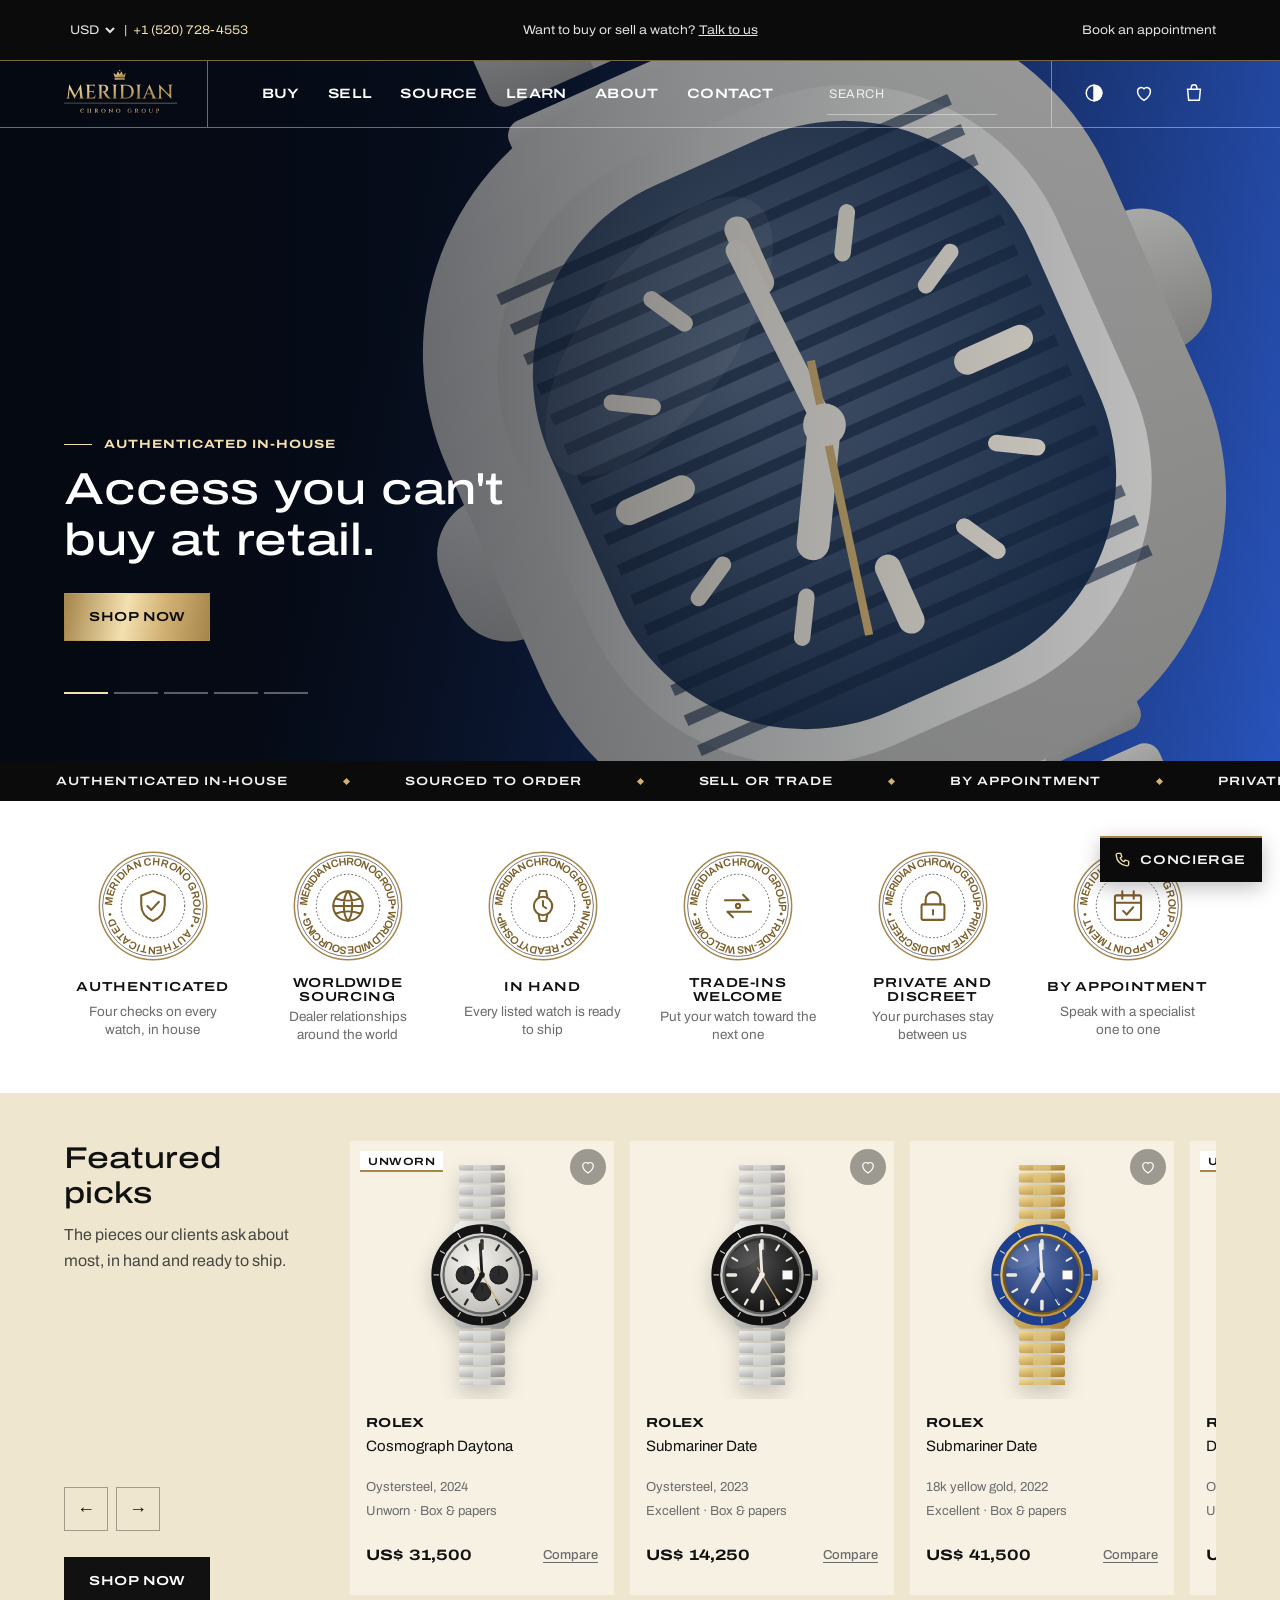
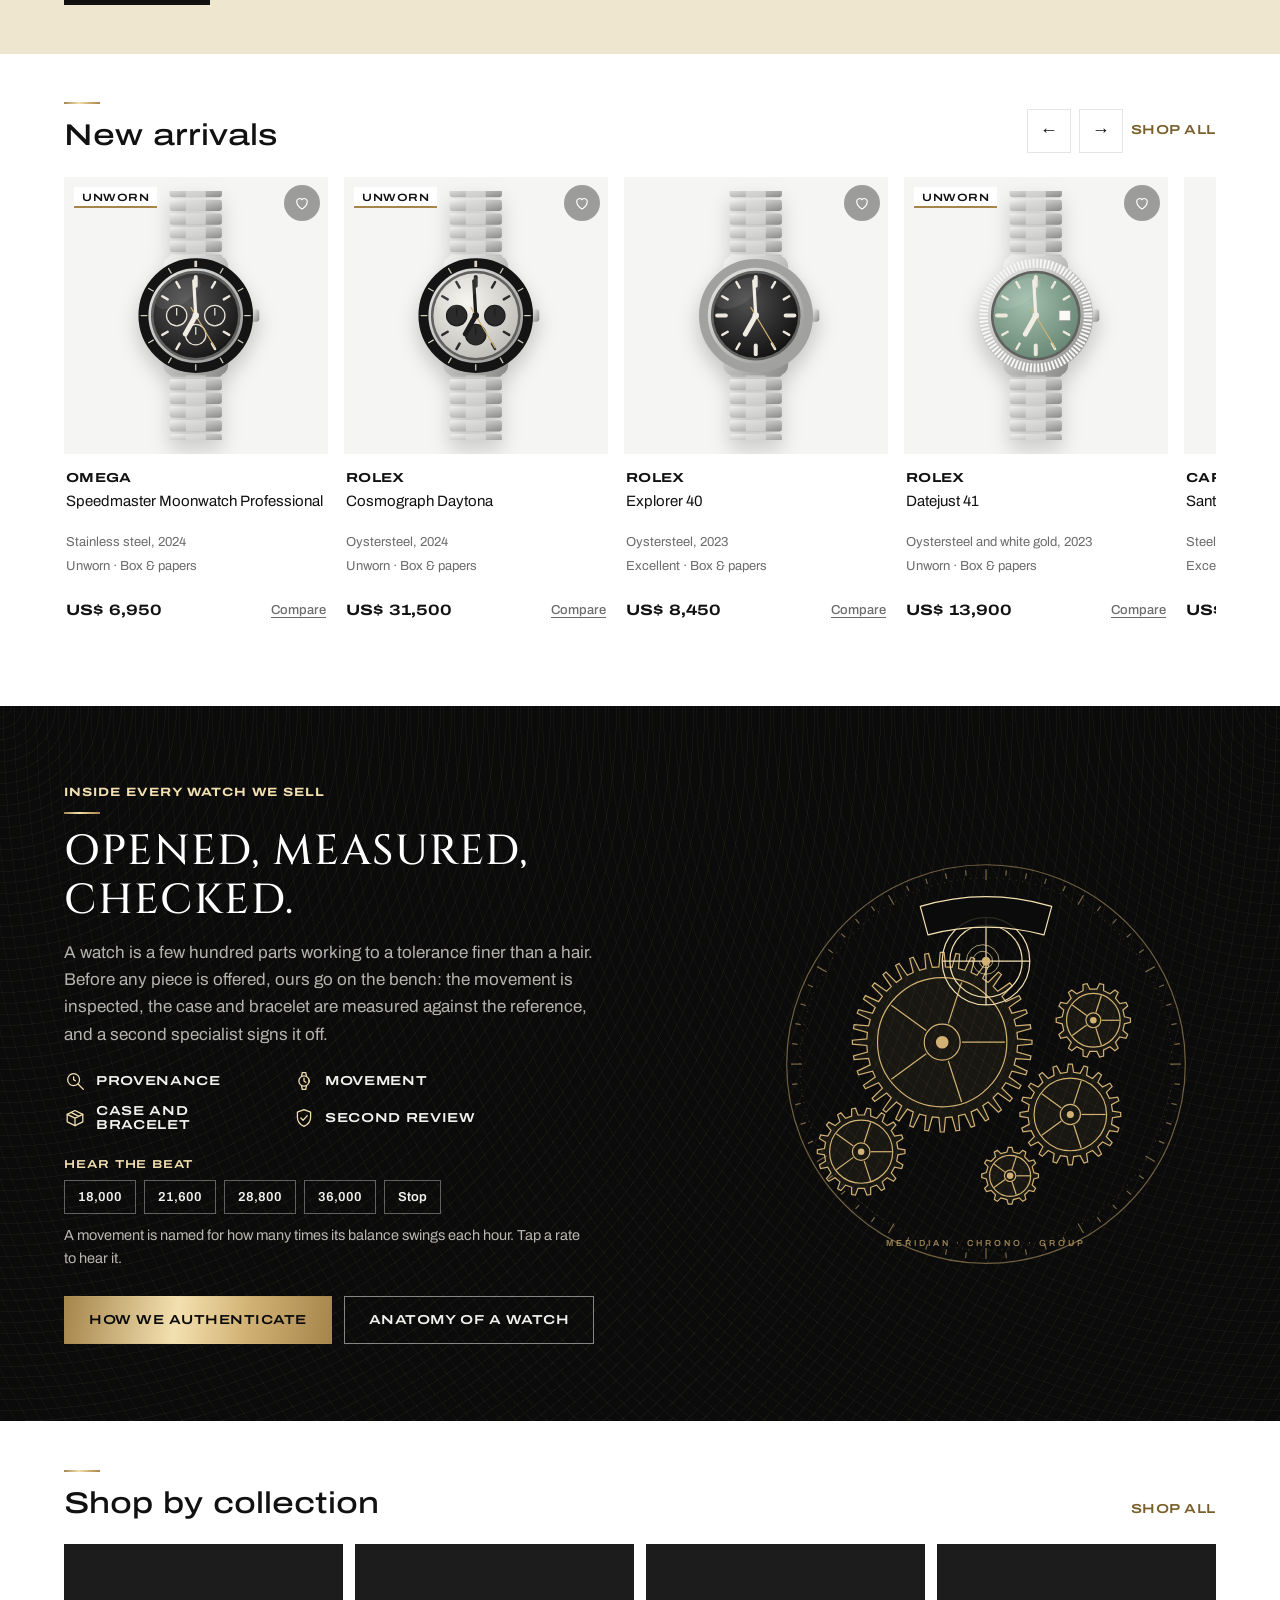
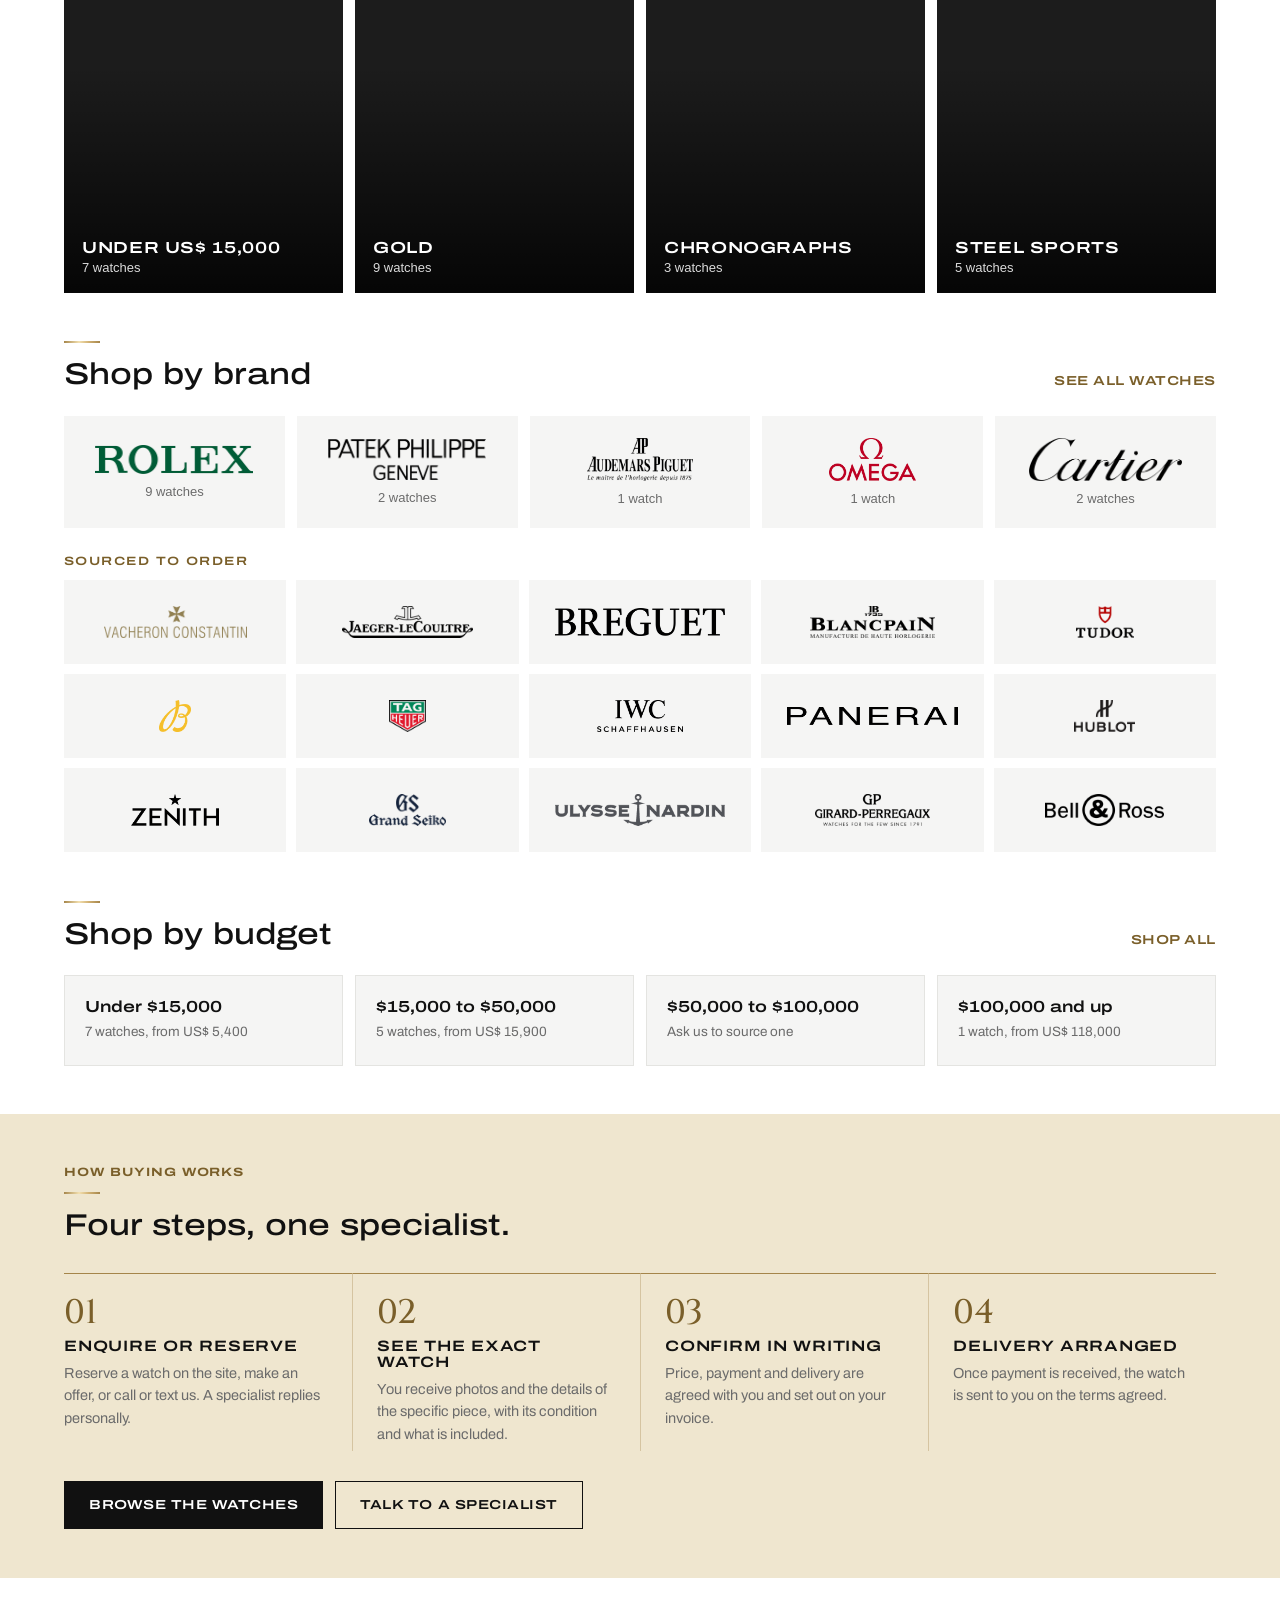
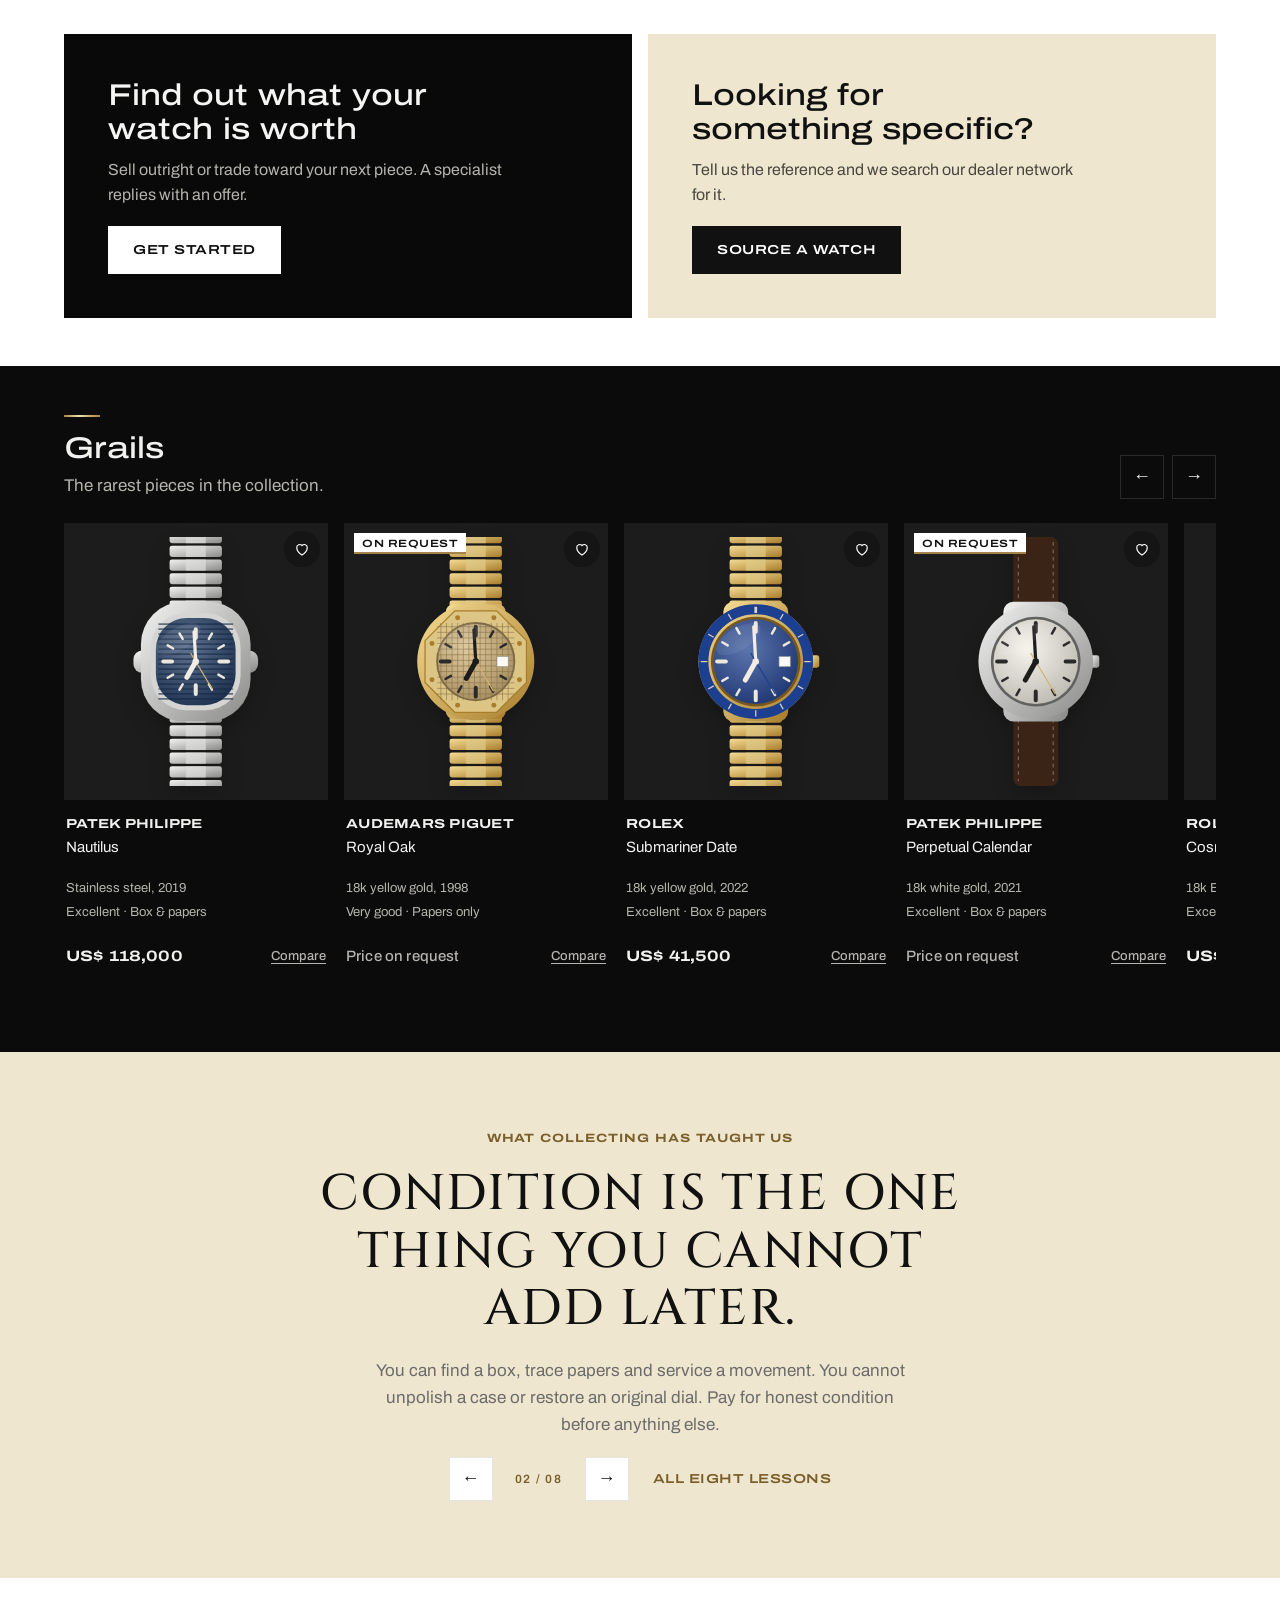
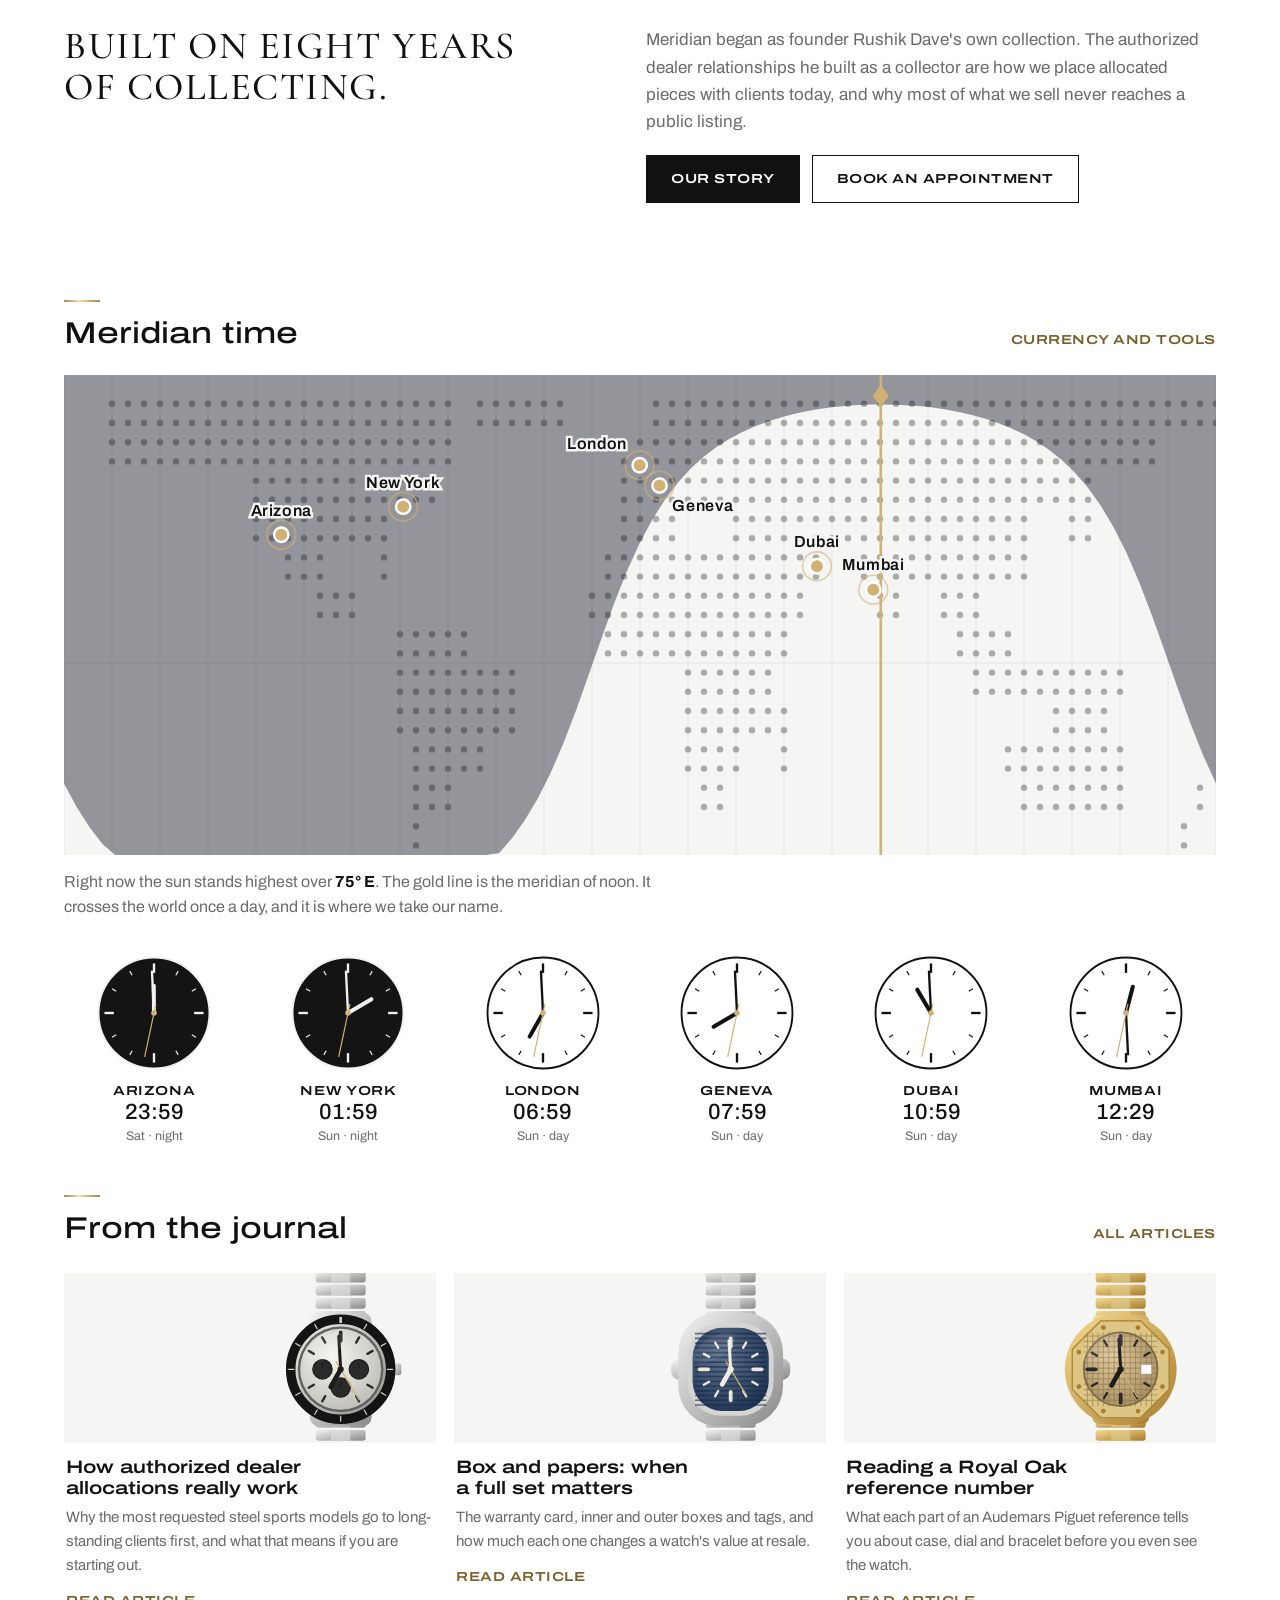
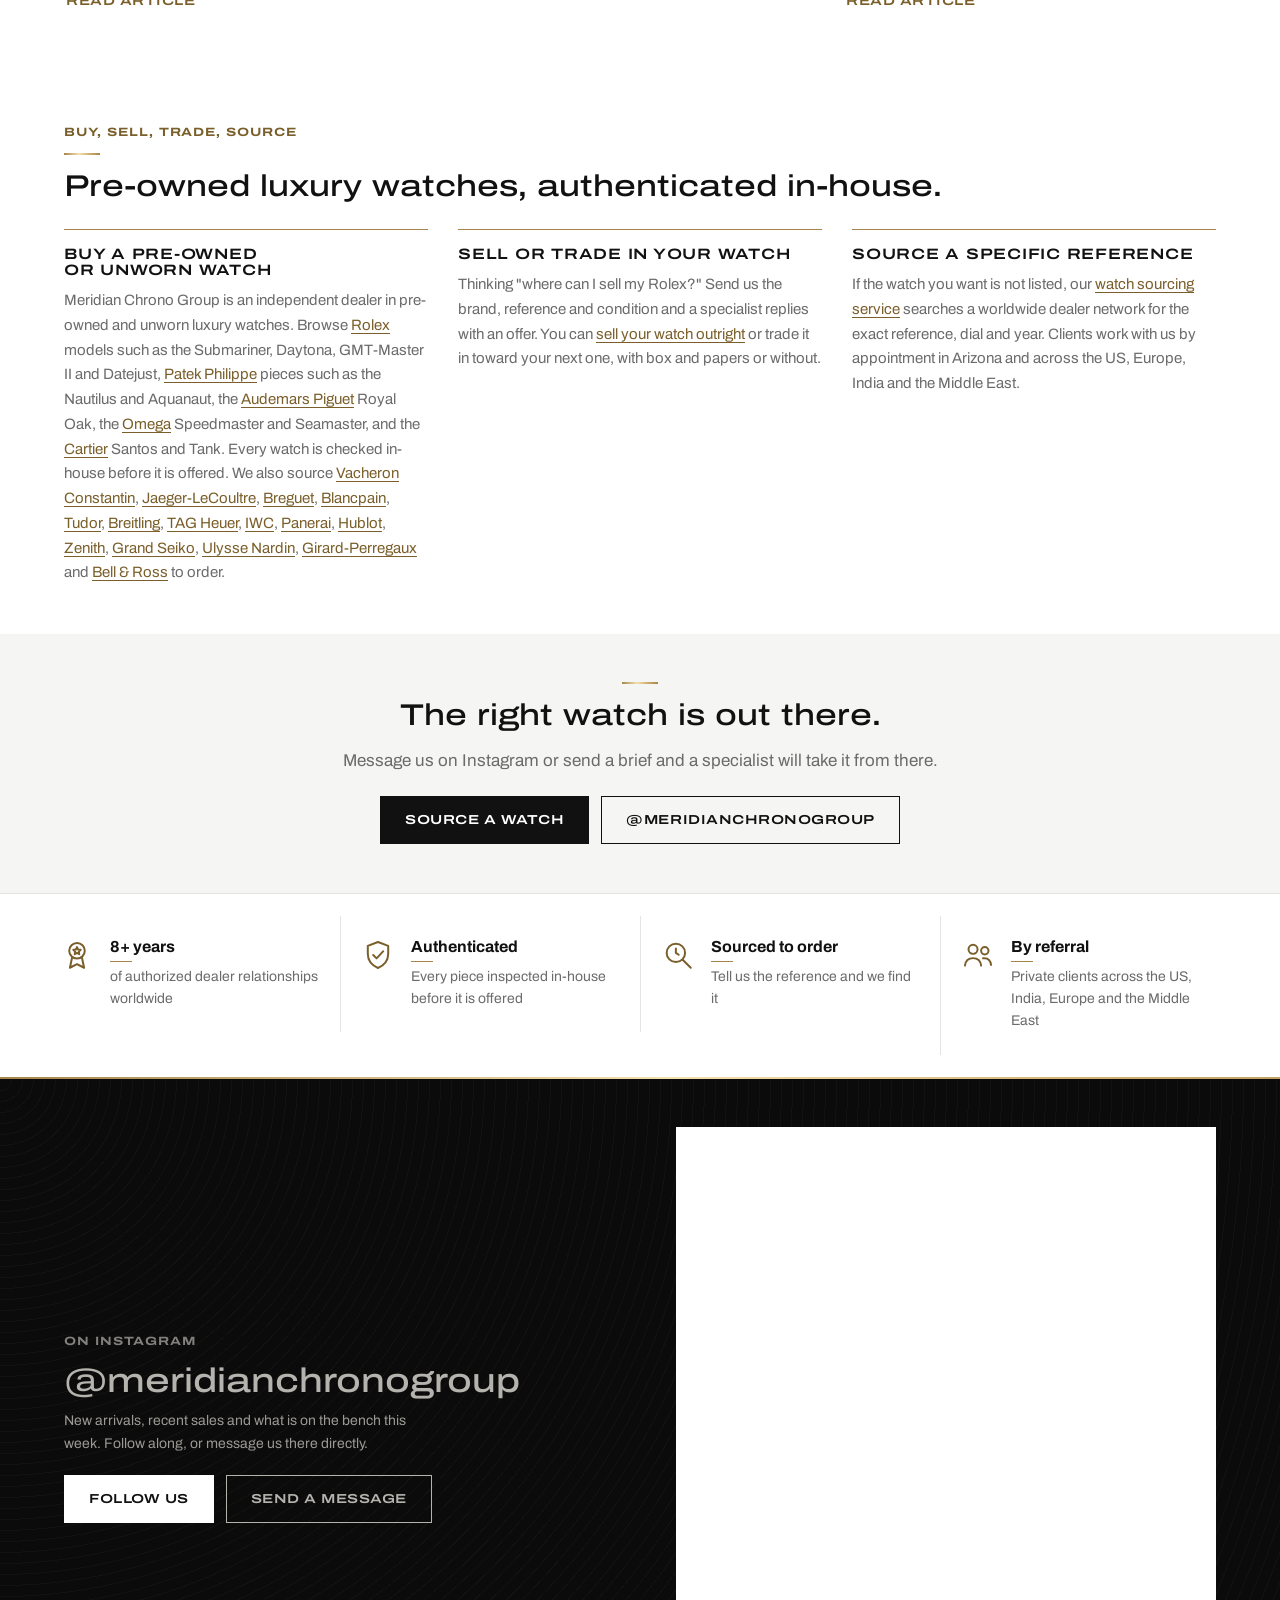
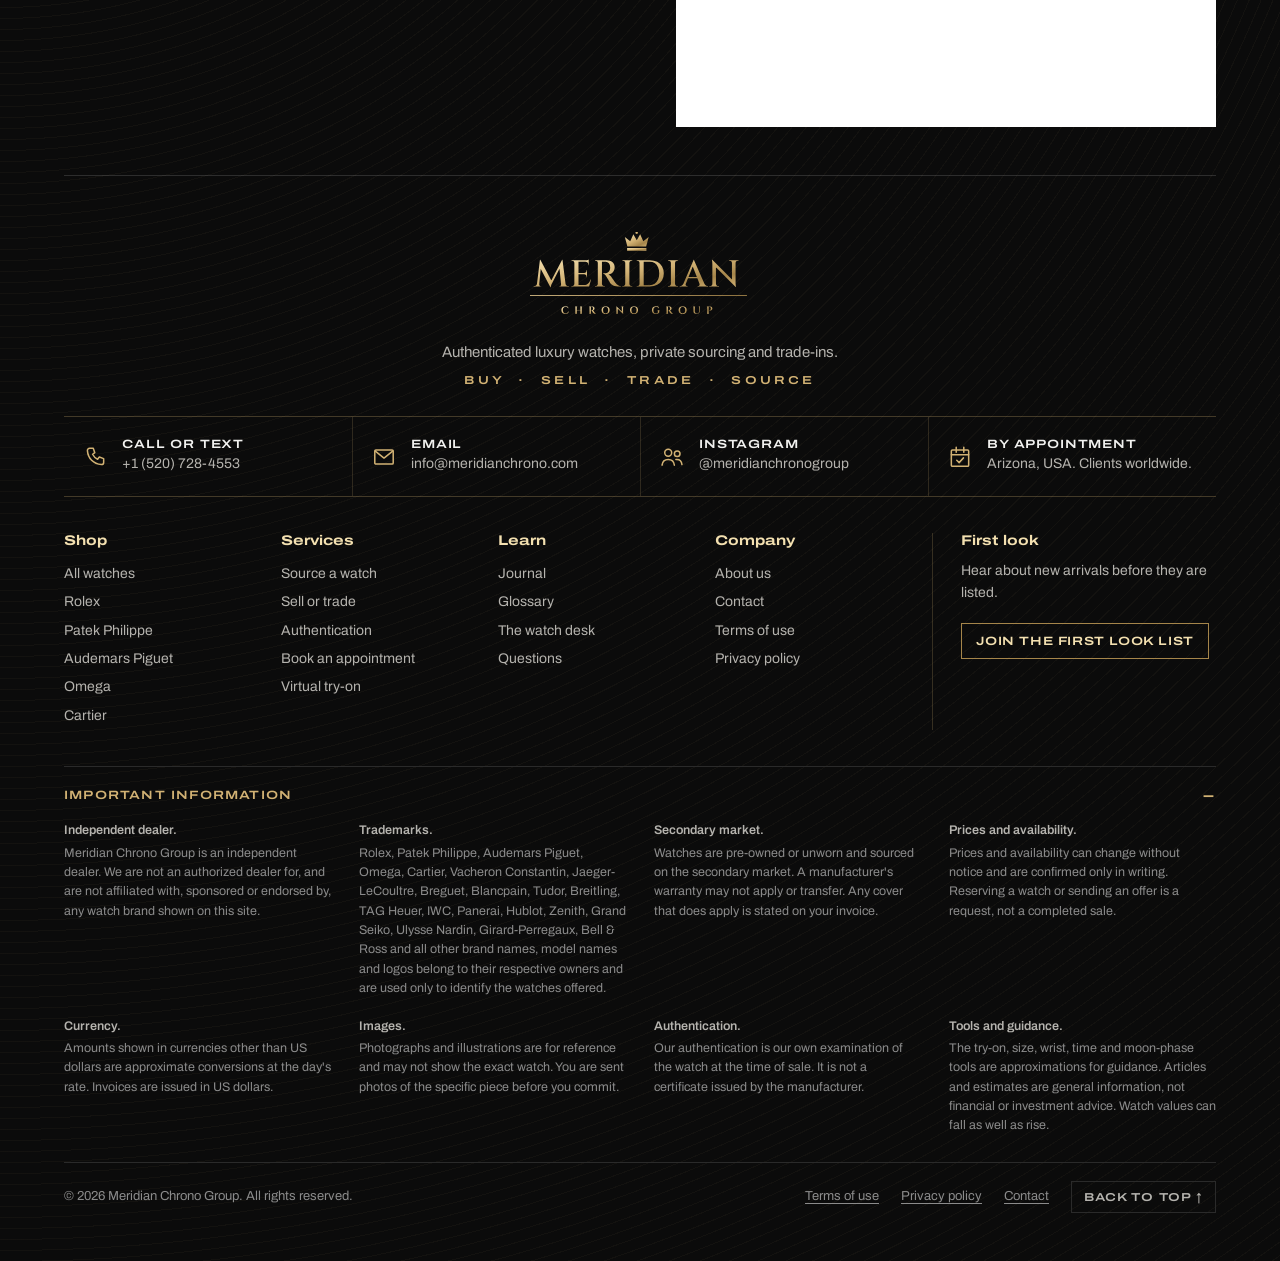
==== commit 3ab00baa: "Add Vacheron Constantin, Jaeger-LeCoultre, Breguet and Blancpain" ====
--- a/index.html
+++ b/index.html
@@ -1014,7 +1014,7 @@
 
 /* ---- v41 more brands ---- */
 .bt2h{font:600 12px Archivo,system-ui,sans-serif;font-stretch:125%;text-transform:uppercase;letter-spacing:.12em;color:var(--acc);margin:26px 0 12px}
-.btiles.sm{grid-template-columns:repeat(6,minmax(0,1fr));gap:10px}
+.btiles.sm{grid-template-columns:repeat(5,minmax(0,1fr));gap:10px}
 .btiles.sm button{min-height:84px;padding:12px}
 .btiles.sm .bl{max-height:38px;max-width:86%;margin-bottom:0}
 .btiles.sm b{font-size:13px}
@@ -1516,7 +1516,7 @@
     <p class="eyebrow">Buy, sell, trade, source</p>
     <h2>Pre-owned luxury watches, authenticated in-house.</h2>
     <div class="seog">
-      <div><h3>Buy a pre-owned or unworn watch</h3><p>Meridian Chrono Group is an independent dealer in pre-owned and unworn luxury watches. Browse <a href="#shop?b=Rolex">Rolex</a> models such as the Submariner, Daytona, GMT-Master II and Datejust, <a href="#shop?b=Patek Philippe">Patek Philippe</a> pieces such as the Nautilus and Aquanaut, the <a href="#shop?b=Audemars Piguet">Audemars Piguet</a> Royal Oak, the <a href="#shop?b=Omega">Omega</a> Speedmaster and Seamaster, and the <a href="#shop?b=Cartier">Cartier</a> Santos and Tank. Every watch is checked in-house before it is offered. We also source <a href="#shop?b=Tudor">Tudor</a>, <a href="#shop?b=Breitling">Breitling</a>, <a href="#shop?b=TAG Heuer">TAG Heuer</a>, <a href="#shop?b=IWC">IWC</a>, <a href="#shop?b=Panerai">Panerai</a>, <a href="#shop?b=Hublot">Hublot</a>, <a href="#shop?b=Zenith">Zenith</a>, <a href="#shop?b=Grand Seiko">Grand Seiko</a>, <a href="#shop?b=Ulysse Nardin">Ulysse Nardin</a>, <a href="#shop?b=Girard-Perregaux">Girard-Perregaux</a> and <a href="#shop?b=Bell &amp; Ross">Bell &amp; Ross</a> to order.</p></div>
+      <div><h3>Buy a pre-owned or unworn watch</h3><p>Meridian Chrono Group is an independent dealer in pre-owned and unworn luxury watches. Browse <a href="#shop?b=Rolex">Rolex</a> models such as the Submariner, Daytona, GMT-Master II and Datejust, <a href="#shop?b=Patek Philippe">Patek Philippe</a> pieces such as the Nautilus and Aquanaut, the <a href="#shop?b=Audemars Piguet">Audemars Piguet</a> Royal Oak, the <a href="#shop?b=Omega">Omega</a> Speedmaster and Seamaster, and the <a href="#shop?b=Cartier">Cartier</a> Santos and Tank. Every watch is checked in-house before it is offered. We also source <a href="#shop?b=Vacheron Constantin">Vacheron Constantin</a>, <a href="#shop?b=Jaeger-LeCoultre">Jaeger-LeCoultre</a>, <a href="#shop?b=Breguet">Breguet</a>, <a href="#shop?b=Blancpain">Blancpain</a>, <a href="#shop?b=Tudor">Tudor</a>, <a href="#shop?b=Breitling">Breitling</a>, <a href="#shop?b=TAG Heuer">TAG Heuer</a>, <a href="#shop?b=IWC">IWC</a>, <a href="#shop?b=Panerai">Panerai</a>, <a href="#shop?b=Hublot">Hublot</a>, <a href="#shop?b=Zenith">Zenith</a>, <a href="#shop?b=Grand Seiko">Grand Seiko</a>, <a href="#shop?b=Ulysse Nardin">Ulysse Nardin</a>, <a href="#shop?b=Girard-Perregaux">Girard-Perregaux</a> and <a href="#shop?b=Bell &amp; Ross">Bell &amp; Ross</a> to order.</p></div>
       <div><h3>Sell or trade in your watch</h3><p>Thinking "where can I sell my Rolex?" Send us the brand, reference and condition and a specialist replies with an offer. You can <a href="#sell">sell your watch outright</a> or trade it in toward your next one, with box and papers or without.</p></div>
       <div><h3>Source a specific reference</h3><p>If the watch you want is not listed, our <a href="#source">watch sourcing service</a> searches a worldwide dealer network for the exact reference, dial and year. Clients work with us by appointment in Arizona and across the US, Europe, India and the Middle East.</p></div>
     </div>
@@ -1567,7 +1567,7 @@
       <summary>Important information</summary>
       <div class="impg">
         <p><b>Independent dealer.</b> Meridian Chrono Group is an independent dealer. We are not an authorized dealer for, and are not affiliated with, sponsored or endorsed by, any watch brand shown on this site.</p>
-        <p><b>Trademarks.</b> Rolex, Patek Philippe, Audemars Piguet, Omega, Cartier, Tudor, Breitling, TAG Heuer, IWC, Panerai, Hublot, Zenith, Grand Seiko, Ulysse Nardin, Girard-Perregaux, Bell &amp; Ross and all other brand names, model names and logos belong to their respective owners and are used only to identify the watches offered.</p>
+        <p><b>Trademarks.</b> Rolex, Patek Philippe, Audemars Piguet, Omega, Cartier, Vacheron Constantin, Jaeger-LeCoultre, Breguet, Blancpain, Tudor, Breitling, TAG Heuer, IWC, Panerai, Hublot, Zenith, Grand Seiko, Ulysse Nardin, Girard-Perregaux, Bell &amp; Ross and all other brand names, model names and logos belong to their respective owners and are used only to identify the watches offered.</p>
         <p><b>Secondary market.</b> Watches are pre-owned or unworn and sourced on the secondary market. A manufacturer's warranty may not apply or transfer. Any cover that does apply is stated on your invoice.</p>
         <p><b>Prices and availability.</b> Prices and availability can change without notice and are confirmed only in writing. Reserving a watch or sending an offer is a request, not a completed sale.</p>
         <p><b>Currency.</b> Amounts shown in currencies other than US dollars are approximate conversions at the day's rate. Invoices are issued in US dollars.</p>
@@ -1644,7 +1644,7 @@
  {id:15,b:"Rolex",m:"Datejust 36",r:"126231",y:2021,c:"Very good",set:"Box & papers",mm:36,mat:"Oystersteel and Everose gold",mv:"Calibre 3235, automatic",p:14500,ph:"1773414685933-bfc3ccf89a3c",sh:"round",cs:"rose",d:"#5a3a2e",bz:"flute",st:"rose",dt:1}
 ];
 const BR=[...new Set(W.map(w=>w.b))];
-const XB=["Tudor","Breitling","TAG Heuer","IWC","Panerai","Hublot","Zenith","Grand Seiko","Ulysse Nardin","Girard-Perregaux","Bell & Ross"];
+const XB=["Vacheron Constantin","Jaeger-LeCoultre","Breguet","Blancpain","Tudor","Breitling","TAG Heuer","IWC","Panerai","Hublot","Zenith","Grand Seiko","Ulysse Nardin","Girard-Perregaux","Bell & Ross"];
 const J=[
  {t:"How authorized dealer allocations really work",x:"Why the most requested steel sports models go to long-standing clients first, and what that means if you are starting out.",w:1},
  {t:"Box and papers: when a full set matters",x:"The warranty card, inner and outer boxes and tags, and how much each one changes a watch's value at resale.",w:2},
@@ -1706,7 +1706,7 @@
 const svgW=(w,h)=>`<svg viewBox="0 0 120 200" ${h?`height="${h}"`:""} role="img" aria-label="${esc(w.b+" "+w.m)}">${art(w)}</svg>`+pimg(w);
 const ls={get(k,d){try{return JSON.parse(localStorage.getItem(k))??d}catch(e){return d}},set(k,v){try{localStorage.setItem(k,JSON.stringify(v))}catch(e){}}};
 let wish=new Set(ls.get("mcg-wish",[])),bag=ls.get("mcg-bag",[]),brand="",onlyWish=false;let cmp=[],shown=[],cur=0,seen=ls.get("mcg-seen",[]);let coll=null;const COL={under15:{t:"Under US$ 15,000",f:w=>w.p!=null&&w.p<15000,ph:"1662384197911-e82189f4dc60"},gold:{t:"Gold",f:w=>/gold/i.test(w.mat),ph:"1790699807407-05e577c9704d"},chrono:{t:"Chronographs",f:w=>!!w.ch,ph:"1539874754764-5a96559165b0"},steel:{t:"Steel sports",f:w=>w.st=="steel"&&!/gold/i.test(w.mat),ph:"1547996160-81dfa63595aa"}};
-const BI={"Tudor":[1926,"Geneva","Founded by Hans Wilsdorf as the sister brand to Rolex. The Black Bay and Pelagos are among the most respected tool watches at their price."],"Breitling":[1884,"Grenchen","A pilot's watchmaker since the 1880s, known for the Navitimer, the Chronomat and the Superocean."],"TAG Heuer":[1860,"La Chaux-de-Fonds","A racing chronograph specialist. The Carrera and the square Monaco are its best known designs, alongside the Aquaracer."],"IWC":[1868,"Schaffhausen","Founded by an American in German-speaking Switzerland. Known for its Pilot's Watches, the Portugieser and the Portofino."],"Panerai":[1860,"Florence","Began as a supplier to the Italian navy. The cushion-cased Luminor and Radiomir are instantly recognisable."],"Hublot":[1980,"Nyon","Known for mixing materials: ceramic, rubber, sapphire and gold. The Big Bang and the Classic Fusion lead the range."],"Zenith":[1865,"Le Locle","Maker of the El Primero, one of the first automatic chronograph movements. Today's Chronomaster and Defy lines build on it."],"Grand Seiko":[1960,"Japan","Japan's leading luxury watchmaker, admired for its dial work, Zaratsu case polishing and the Spring Drive movement."],"Ulysse Nardin":[1846,"Le Locle","Built its name on marine chronometers. Today it is known for the Marine, the Diver and the unconventional Freak."],"Girard-Perregaux":[1791,"La Chaux-de-Fonds","One of the oldest Swiss manufactures, known for the Laureato sports watch and the Three Bridges tourbillon."],"Bell & Ross":[1992,"Paris","Paris designed and Swiss made, with square cases inspired by aircraft cockpit instruments: the BR 03 and the BR 05."],"Rolex":[1905,"Geneva","Founded in London and based in Geneva, Rolex builds the sports watches most collectors start with: the Submariner, the Daytona, the Datejust."],"Patek Philippe":[1839,"Geneva","Family owned and Geneva made, Patek Philippe is known for complications and for the Nautilus, one of the most requested steel watches there is."],"Audemars Piguet":[1875,"Le Brassus","Still run by its founding families in the Vall\u00e9e de Joux. The Royal Oak of 1972 created the luxury steel sports watch."],"Omega":[1848,"Biel/Bienne","Maker of the Speedmaster, the watch worn on the Moon in 1969, and the Seamaster."],"Cartier":[1847,"Paris","The Paris jeweller behind the Santos of 1904 and the Tank of 1917, two of the most copied shapes in watchmaking."]};
+const BI={"Vacheron Constantin":[1755,"Geneva","Making watches without interruption since 1755. The Overseas is its sports watch; the Patrimony and Traditionnelle carry its classical side."],"Jaeger-LeCoultre":[1833,"Le Sentier","Known as the watchmaker's watchmaker for the movements it has supplied to other houses. The reversible Reverso is its signature."],"Breguet":[1775,"Vall\u00e9e de Joux","Founded in Paris by Abraham-Louis Breguet, who invented the tourbillon. The Classique, Marine and Tradition lines carry his design language."],"Blancpain":[1735,"Le Brassus","Among the oldest names in watchmaking. The Fifty Fathoms of 1953 helped define the modern dive watch."],"Tudor":[1926,"Geneva","Founded by Hans Wilsdorf as the sister brand to Rolex. The Black Bay and Pelagos are among the most respected tool watches at their price."],"Breitling":[1884,"Grenchen","A pilot's watchmaker since the 1880s, known for the Navitimer, the Chronomat and the Superocean."],"TAG Heuer":[1860,"La Chaux-de-Fonds","A racing chronograph specialist. The Carrera and the square Monaco are its best known designs, alongside the Aquaracer."],"IWC":[1868,"Schaffhausen","Founded by an American in German-speaking Switzerland. Known for its Pilot's Watches, the Portugieser and the Portofino."],"Panerai":[1860,"Florence","Began as a supplier to the Italian navy. The cushion-cased Luminor and Radiomir are instantly recognisable."],"Hublot":[1980,"Nyon","Known for mixing materials: ceramic, rubber, sapphire and gold. The Big Bang and the Classic Fusion lead the range."],"Zenith":[1865,"Le Locle","Maker of the El Primero, one of the first automatic chronograph movements. Today's Chronomaster and Defy lines build on it."],"Grand Seiko":[1960,"Japan","Japan's leading luxury watchmaker, admired for its dial work, Zaratsu case polishing and the Spring Drive movement."],"Ulysse Nardin":[1846,"Le Locle","Built its name on marine chronometers. Today it is known for the Marine, the Diver and the unconventional Freak."],"Girard-Perregaux":[1791,"La Chaux-de-Fonds","One of the oldest Swiss manufactures, known for the Laureato sports watch and the Three Bridges tourbillon."],"Bell & Ross":[1992,"Paris","Paris designed and Swiss made, with square cases inspired by aircraft cockpit instruments: the BR 03 and the BR 05."],"Rolex":[1905,"Geneva","Founded in London and based in Geneva, Rolex builds the sports watches most collectors start with: the Submariner, the Daytona, the Datejust."],"Patek Philippe":[1839,"Geneva","Family owned and Geneva made, Patek Philippe is known for complications and for the Nautilus, one of the most requested steel watches there is."],"Audemars Piguet":[1875,"Le Brassus","Still run by its founding families in the Vall\u00e9e de Joux. The Royal Oak of 1972 created the luxury steel sports watch."],"Omega":[1848,"Biel/Bienne","Maker of the Speedmaster, the watch worn on the Moon in 1969, and the Seamaster."],"Cartier":[1847,"Paris","The Paris jeweller behind the Santos of 1904 and the Tank of 1917, two of the most copied shapes in watchmaking."]};
 const XS={1:["72 hours","100 m","Rolex's racing chronograph, first made in 1963. This is the current steel model with a ceramic bezel."],2:["45 hours","120 m","Designed by G\u00e9rald Genta and launched in 1976. The blue-dial steel 5711 was discontinued in 2021."],3:["40 hours","50 m","Genta's 1972 design in a mid-size yellow gold case, from the neo-vintage years collectors now seek out."],4:["70 hours","300 m","The dive watch that set the template in 1953, here in solid yellow gold with a blue dial and bezel."],5:["48 hours","100 m","Introduced in 1956 as the first watch to spell out the day of the week in full. Made only in precious metal."],6:["45 hours","30 m","A perpetual calendar tracks the date, day, month and leap year without correction until 2100."],7:["72 hours","100 m","The Daytona in Rolex's own Everose gold, with the in-house calibre 4130 chronograph movement."],8:["70 hours","300 m","The current steel Submariner Date, with a 41 mm case and black ceramic bezel."],9:["50 hours","50 m","The watch worn on the Moon in 1969, in its current form with a Master Chronometer movement."],10:["Battery, about 6 years","30 m","First made in 1904 for the aviator Alberto Santos-Dumont, and one of the earliest wristwatches designed for men."],11:["38 hours","30 m","The Tank dates from 1917. The Louis Cartier is its most classical form, with rounded brancards in gold."],12:["70 hours","100 m","The Datejust of 1945 was the first self-winding chronometer wristwatch with a date window."],13:["70 hours","100 m","Born from the 1953 Everest expedition. The 40 mm version joined the line in 2023."],14:["70 hours","300 m","Steel and yellow gold Submariner Date with a black ceramic bezel."],15:["70 hours","100 m","The 36 mm Datejust in steel and Everose gold."]};
 let toastT;const toast=m=>{let t=$("#toast");if(!t){document.body.insertAdjacentHTML("beforeend",`<div id="toast" role="status" aria-live="polite"></div>`);t=$("#toast")}(document.querySelector("dialog[open]")||document.body).appendChild(t);t.textContent=m;t.classList.add("on");clearTimeout(toastT);toastT=setTimeout(()=>t.classList.remove("on"),2000)};
 let dialF="";const DN=[["Black","#141414"],["White and silver","#ecebe6"],["Grey","#8f9296"],["Blue","#1d3f8f"],["Green","#5f8f74"],["Champagne","#d2b274"]];
@@ -1730,7 +1730,7 @@
  const P=w=>w.p??1e9;if(so=="lo")r.sort((a,b)=>P(a)-P(b));if(so=="hi")r.sort((a,b)=>P(b)-P(a));if(so=="yr")r.sort((a,b)=>b.y-a.y);
  $("#count").innerHTML=(coll?`<button type="button" class="chip" id="clrC" aria-label="Remove collection filter">${COL[coll].t} ×</button>`:"")+r.length+(r.length==1?" watch":" watches")+(brand?" from "+brand:"")+(onlyWish?" saved":"")+(onlyWish&&r.length?`<a class="chip" style="margin-left:12px;text-decoration:none" href="mailto:info@meridianchrono.com?subject=${encodeURIComponent("My shortlist")}&body=${encodeURIComponent("I am interested in these watches:\n\n"+r.map(w=>w.b+" "+w.m+" "+w.r+" ("+usd(w.p)+")").join("\n")+"\n\nName: \nBest way to reach me: ")}">Email my shortlist</a>`:"");
  shown=r.map(w=>w.id);{const T=q=>{const e=$(q);return e.options[e.selectedIndex].text},C=[];if(q)C.push(["q","“"+$("#q").value.trim()+"”"]);if(pr)C.push(["p",T("#fPrice")]);if(sz)C.push(["z",T("#fSize")]);if(mt)C.push(["m",T("#fMat")]);if(co)C.push(["k",T("#fCond")]);if(fs)C.push(["f","Box and papers"]);if(dialF)C.push(["d",dialF+" dial"]);$("#chips").innerHTML=C.length?C.map(c=>`<button type="button" data-x="${c[0]}">${esc(c[1])} <span aria-hidden="true">×</span></button>`).join("")+(C.length>1?`<button type="button" class="all" data-x="all">Clear all</button>`:""):""}$("#clrAll").hidden=!(q||pr||co||fs||sz||mt||dialF||brand||coll||onlyWish);$("#grid").innerHTML=r.length?r.map(card).join(""):`<div class="empty" style="grid-column:1/-1">${XB.includes(brand)?"We source "+esc(brand)+" watches to order. Tell us the reference and we search our dealer network for it.":"No watches match those filters."} <button class="btn ghost" id="clr" style="margin-top:12px">Clear filters</button><p style="margin-top:12px">Or <a href="#source">send us a brief</a> and we'll source it.</p></div>`;rows();tick(document.body)}
-const BRS={rolex:"Rolex","patek-philippe":"Patek Philippe","audemars-piguet":"Audemars Piguet",omega:"Omega",cartier:"Cartier",tudor:"Tudor",breitling:"Breitling","tag-heuer":"TAG Heuer",iwc:"IWC",panerai:"Panerai",hublot:"Hublot",zenith:"Zenith","grand-seiko":"Grand Seiko","ulysse-nardin":"Ulysse Nardin","girard-perregaux":"Girard-Perregaux","bell-and-ross":"Bell & Ross"},SLG=Object.fromEntries(Object.entries(BRS).map(x=>[x[1],x[0]])),BMD={"Rolex":"Submariner, Daytona, GMT-Master II and Datejust","Patek Philippe":"Nautilus, Aquanaut and Calatrava","Audemars Piguet":"Royal Oak and Royal Oak Offshore","Omega":"Speedmaster and Seamaster","Cartier":"Santos and Tank","Tudor":"Black Bay and Pelagos","Breitling":"Navitimer, Chronomat and Superocean","TAG Heuer":"Carrera, Monaco and Aquaracer","IWC":"Portugieser, Pilot's Watch and Portofino","Panerai":"Luminor and Radiomir","Hublot":"Big Bang and Classic Fusion","Zenith":"Chronomaster and Defy","Grand Seiko":"Spring Drive and Heritage collections","Ulysse Nardin":"Marine, Diver and Freak","Girard-Perregaux":"Laureato","Bell & Ross":"BR 03 and BR 05"};
+const BRS={rolex:"Rolex","patek-philippe":"Patek Philippe","audemars-piguet":"Audemars Piguet",omega:"Omega",cartier:"Cartier","vacheron-constantin":"Vacheron Constantin","jaeger-lecoultre":"Jaeger-LeCoultre",breguet:"Breguet",blancpain:"Blancpain",tudor:"Tudor",breitling:"Breitling","tag-heuer":"TAG Heuer",iwc:"IWC",panerai:"Panerai",hublot:"Hublot",zenith:"Zenith","grand-seiko":"Grand Seiko","ulysse-nardin":"Ulysse Nardin","girard-perregaux":"Girard-Perregaux","bell-and-ross":"Bell & Ross"},SLG=Object.fromEntries(Object.entries(BRS).map(x=>[x[1],x[0]])),BMD={"Rolex":"Submariner, Daytona, GMT-Master II and Datejust","Patek Philippe":"Nautilus, Aquanaut and Calatrava","Audemars Piguet":"Royal Oak and Royal Oak Offshore","Omega":"Speedmaster and Seamaster","Cartier":"Santos and Tank","Vacheron Constantin":"Overseas, Patrimony and Traditionnelle","Jaeger-LeCoultre":"Reverso, Master and Polaris","Breguet":"Classique, Marine and Tradition","Blancpain":"Fifty Fathoms and Villeret","Tudor":"Black Bay and Pelagos","Breitling":"Navitimer, Chronomat and Superocean","TAG Heuer":"Carrera, Monaco and Aquaracer","IWC":"Portugieser, Pilot's Watch and Portofino","Panerai":"Luminor and Radiomir","Hublot":"Big Bang and Classic Fusion","Zenith":"Chronomaster and Defy","Grand Seiko":"Spring Drive and Heritage collections","Ulysse Nardin":"Marine, Diver and Freak","Girard-Perregaux":"Laureato","Bell & Ross":"BR 03 and BR 05"};
 function brandMeta(b){const x=XB.includes(b);document.title=x?b+" Watches, Sourced to Order | Meridian Chrono Group":"Pre-Owned "+b+" Watches for Sale | Meridian Chrono Group";const d=document.querySelector('meta[name="description"]'),c=document.querySelector('link[rel="canonical"]');if(d)d.content=x?"Meridian Chrono Group sources "+b+" watches to order, including the "+BMD[b]+". Tell us the reference and we search our dealer network for it.":"Shop authenticated pre-owned and unworn "+b+" watches, with sourcing for models such as the "+BMD[b]+". Inspected in-house by Meridian Chrono Group.";if(c)c.href="https://meridianchrono.com/"+SLG[b]+"/"}
 function setBrand(b,w){coll=null;brand=b;onlyWish=!!w;document.querySelectorAll("#brands button").forEach(x=>x.setAttribute("aria-pressed",w?x.dataset.w=="1":x.dataset.b==b&&!x.dataset.w));{const h=document.querySelector('[data-view="shop"] h1.pg'),x=XB.includes(b);if(h)h.textContent=x?b+" watches, sourced to order":b&&!w?"Pre-owned "+b+" watches":w?"Saved watches":"All watches";const l=document.querySelector("#shopL");if(l)l.textContent=x?"We do not hold "+b+" in stock. Tell us the reference and we source it for you.":"Every watch below is in hand, authenticated and ready to ship."}list();if(LIVE&&view=="shop"&&!location.hash){const on=/^\/([a-z-]+)\/?$/.exec(location.pathname),ib=on&&BRS[on[1]];if(b&&!w&&SLG[b]){history.replaceState(null,"","/"+SLG[b]+"/");brandMeta(b)}else if(ib){history.replaceState(null,"","/shop/");document.title=TT.shop+" | Meridian Chrono Group";const c=document.querySelector('link[rel="canonical"]');if(c)c.href="https://meridianchrono.com/shop/"}}}
 $("#brands").addEventListener("click",e=>{const x=e.target.closest("button");if(!x)return;x.dataset.w?setBrand("",true):setBrand(x.dataset.b)});
@@ -1986,7 +1986,7 @@
   a.innerHTML=L.length?`<div class="qr" style="display:flex;gap:10px;flex-wrap:wrap;margin:6px 0 12px">${L.map(w=>`<button type="button" class="lk" data-by="${w.id}">${esc(w.b+" "+w.m)}</button>`).join("")}</div>`:`<button type="button" class="btn" data-bs="${y}" style="margin:6px 0 12px">Source a ${y} watch</button>`};
  $("#byA").onclick=e=>{const b=e.target.closest("button");if(!b)return;if(b.dataset.by){openPD(+b.dataset.by);return}$("#sNotes").value="I am looking for a watch made in "+b.dataset.bs+".";location.hash="source"}}
 /* brand tiles: show a logo file when one has been added to brand/logos, otherwise keep the name in type */
-{const LF={"Tudor":"Tudor.png","Breitling":"Breitling.png","TAG Heuer":"TAG_Heuer.png","IWC":"IWC.png","Panerai":"Panerai.png","Hublot":"Hublot.png","Zenith":"Zenith.png","Grand Seiko":"Grand_Seiko.png","Ulysse Nardin":"Ulysse_Nardin.png","Girard-Perregaux":"Girard_Perregaux.png","Bell & Ross":"Bell_and_Ross.png","Rolex":"Rolex.png","Patek Philippe":"Patek_Philippe.png","Audemars Piguet":"Audemars_Piguet.png","Omega":"Omega.png","Cartier":"Cartier.png"};
+{const LF={"Vacheron Constantin":"Vacheron_Constantin.png","Jaeger-LeCoultre":"Jaeger_LeCoultre.png","Breguet":"Breguet.png","Blancpain":"Blancpain.png","Tudor":"Tudor.png","Breitling":"Breitling.png","TAG Heuer":"TAG_Heuer.png","IWC":"IWC.png","Panerai":"Panerai.png","Hublot":"Hublot.png","Zenith":"Zenith.png","Grand Seiko":"Grand_Seiko.png","Ulysse Nardin":"Ulysse_Nardin.png","Girard-Perregaux":"Girard_Perregaux.png","Bell & Ross":"Bell_and_Ross.png","Rolex":"Rolex.png","Patek Philippe":"Patek_Philippe.png","Audemars Piguet":"Audemars_Piguet.png","Omega":"Omega.png","Cartier":"Cartier.png"};
  document.querySelectorAll(".btiles button").forEach(b=>{const t=b.querySelector("b"),f=t&&LF[t.textContent.trim()];if(!f)return;const im=new Image();im.className="bl";im.alt=t.textContent.trim();im.onload=()=>{b.classList.add("hasl");b.insertBefore(im,t)};im.src="brand/logos/"+f})}
 /* authentication: what we look at */
 {const A=[["Dial",["Printing that is sharp and evenly spaced under magnification.","Luminous material that has aged the same way on the dial and the hands.","A date wheel in the right typeface, sitting square in its window.","Any sign of refinishing or repainting."]],["Case",["Reference and serial engravings: their depth, typeface and position.","Lug shape and bevels compared with the factory profile, to judge polishing.","Case back, crown and pushers correct for the reference and period.","The crystal and any maker's markings on it."]],["Movement",["The calibre is the one the maker fitted to this reference.","Finishing, engravings and jewel count as the maker produced them.","Rate and amplitude measured on a timing machine in several positions.","Moisture, corrosion or replaced parts."]],["Bracelet",["Clasp codes and end-link numbers that match the period.","Stretch between the links, measured.","Every link counted, and any that are missing noted.","Aftermarket links, clasps or straps."]],["Papers",["Reference and serial on the card match the watch.","Dealer stamp and sale date that make sense for the piece.","Box, booklets and tags from the right period.","A check against stolen-watch registries."]]];let on=0;
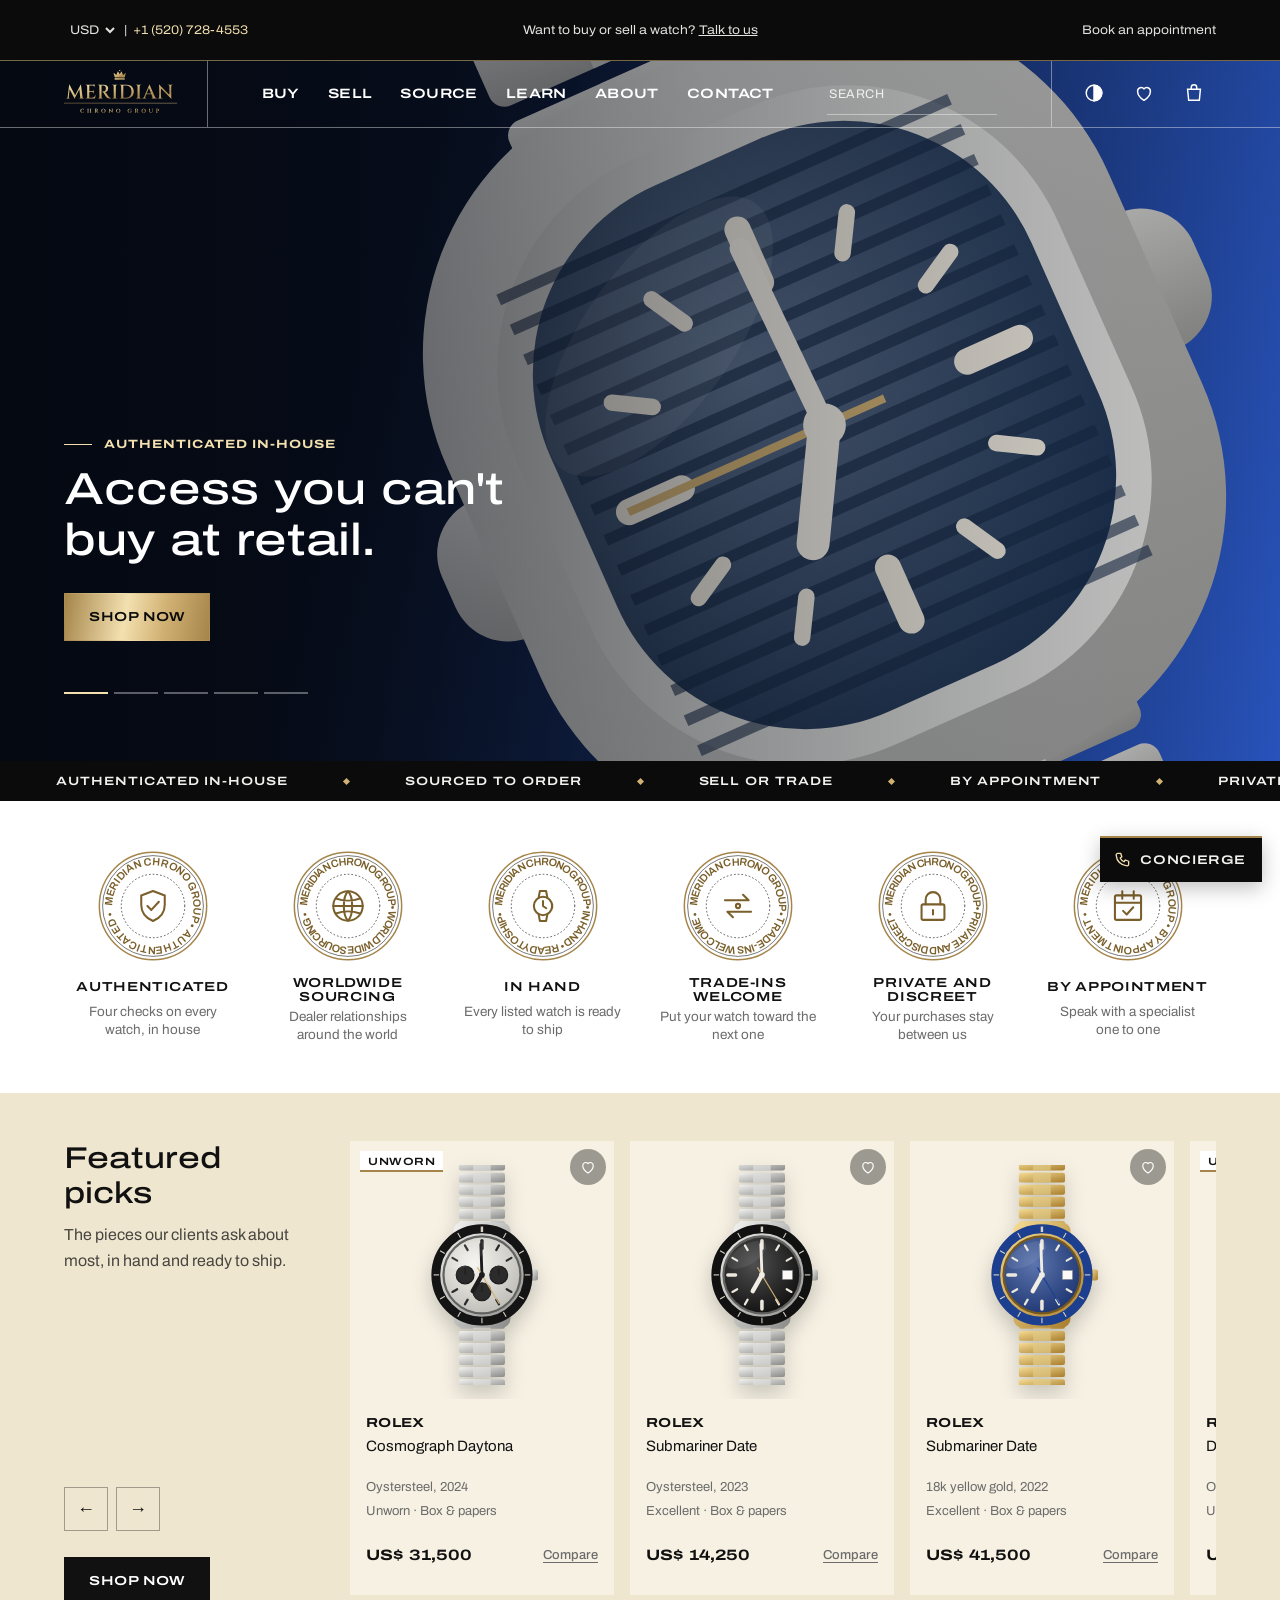
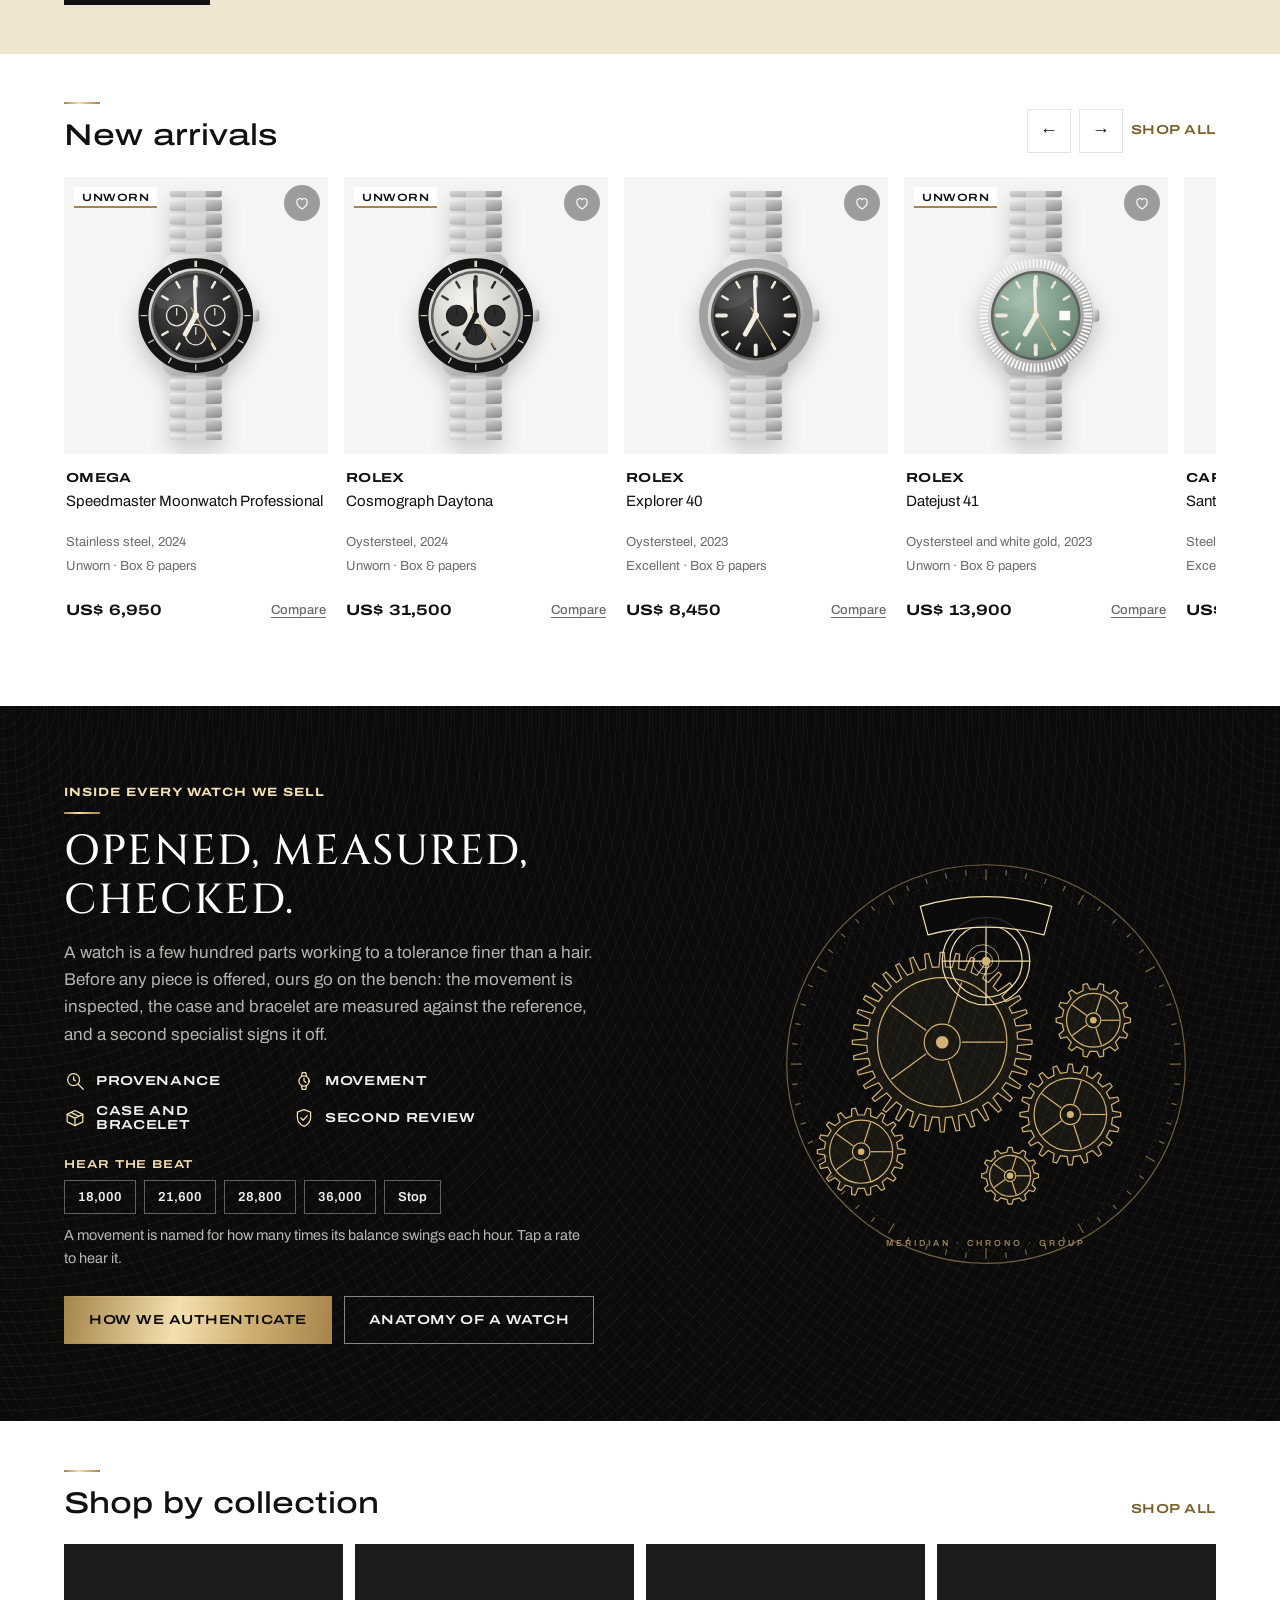
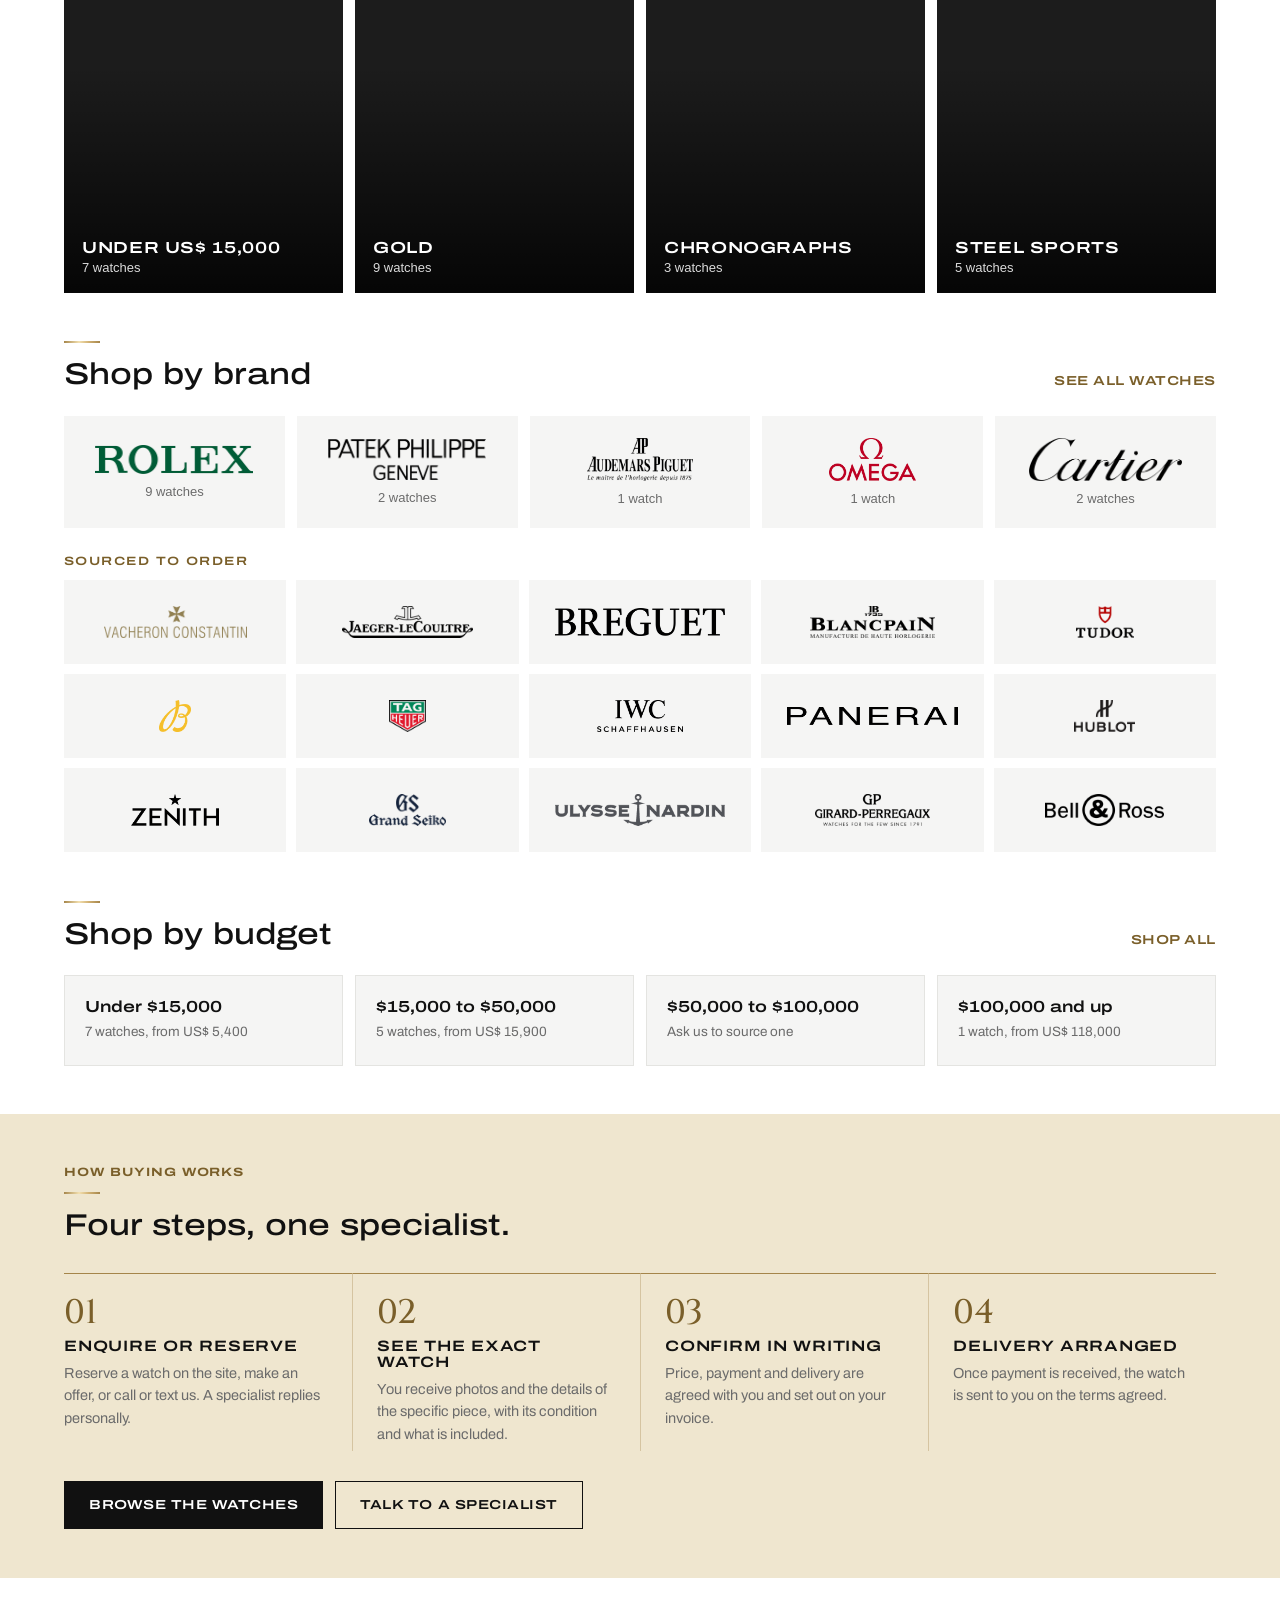
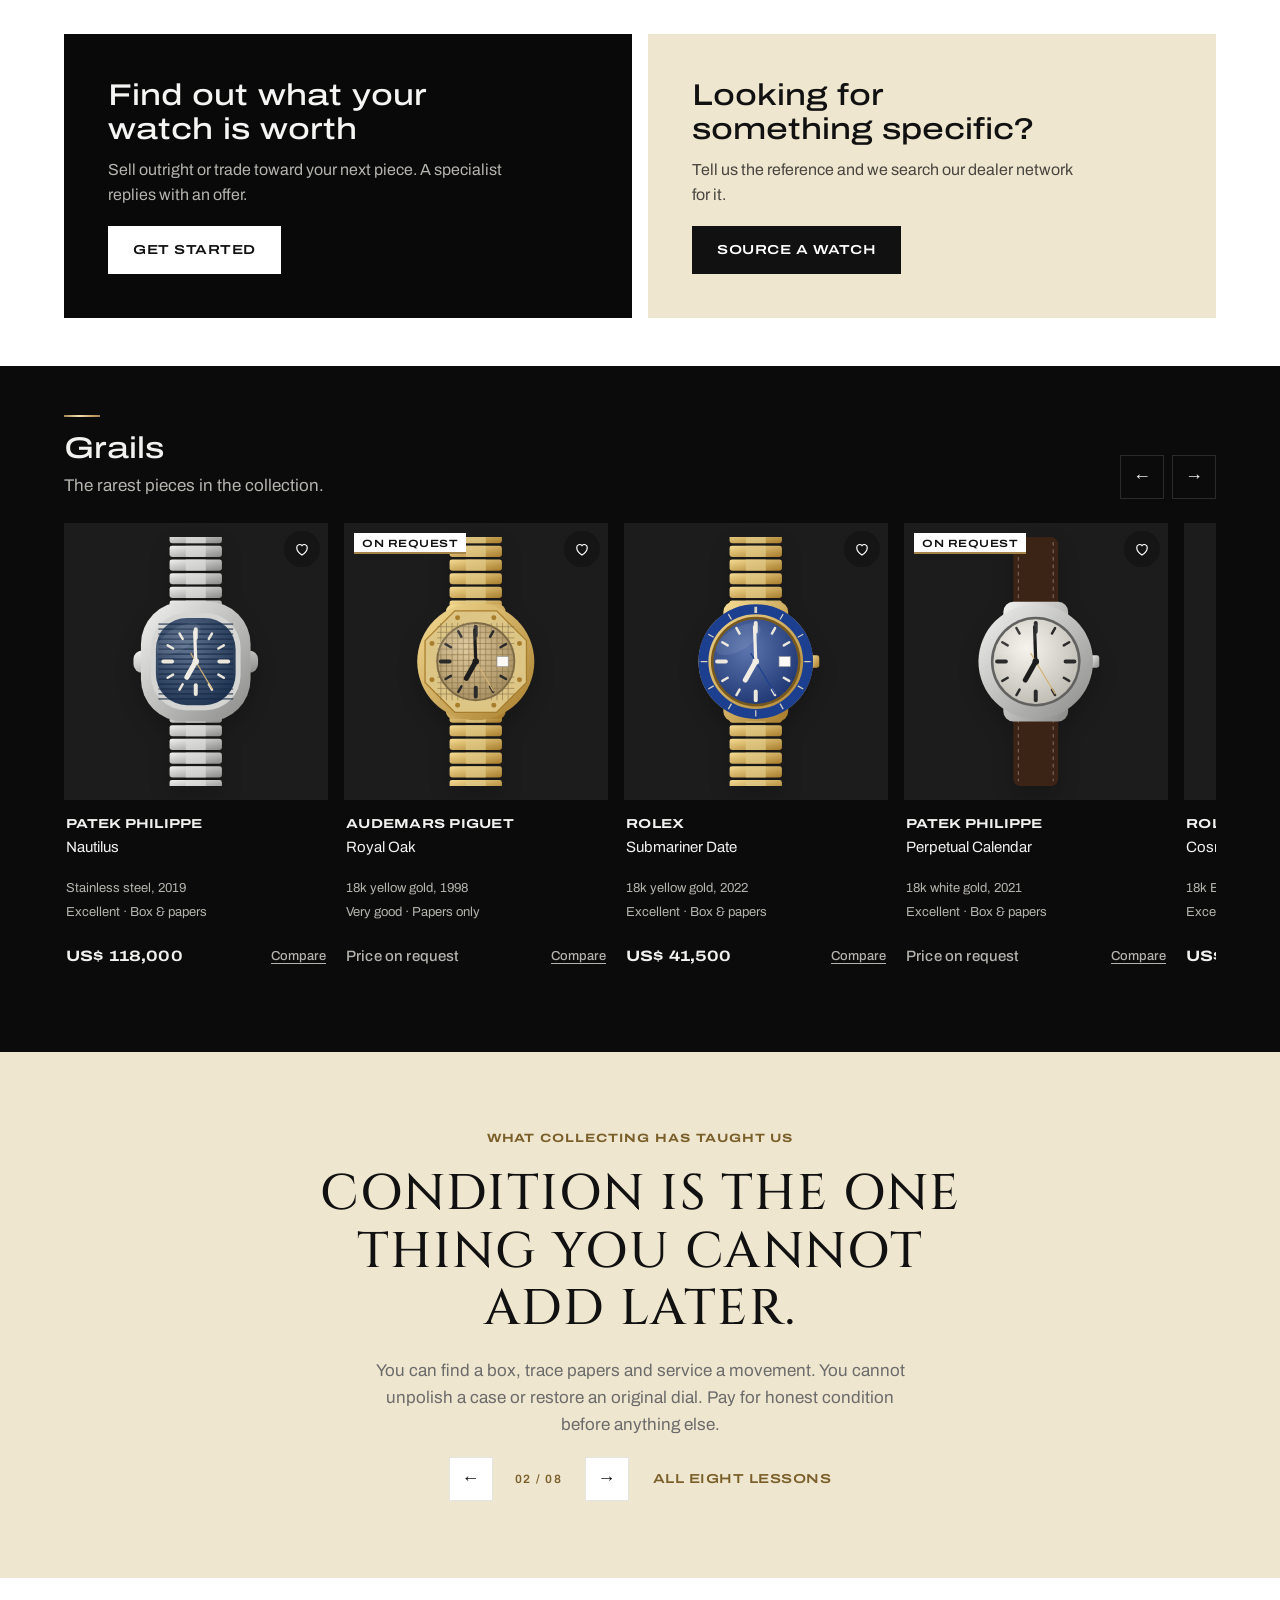
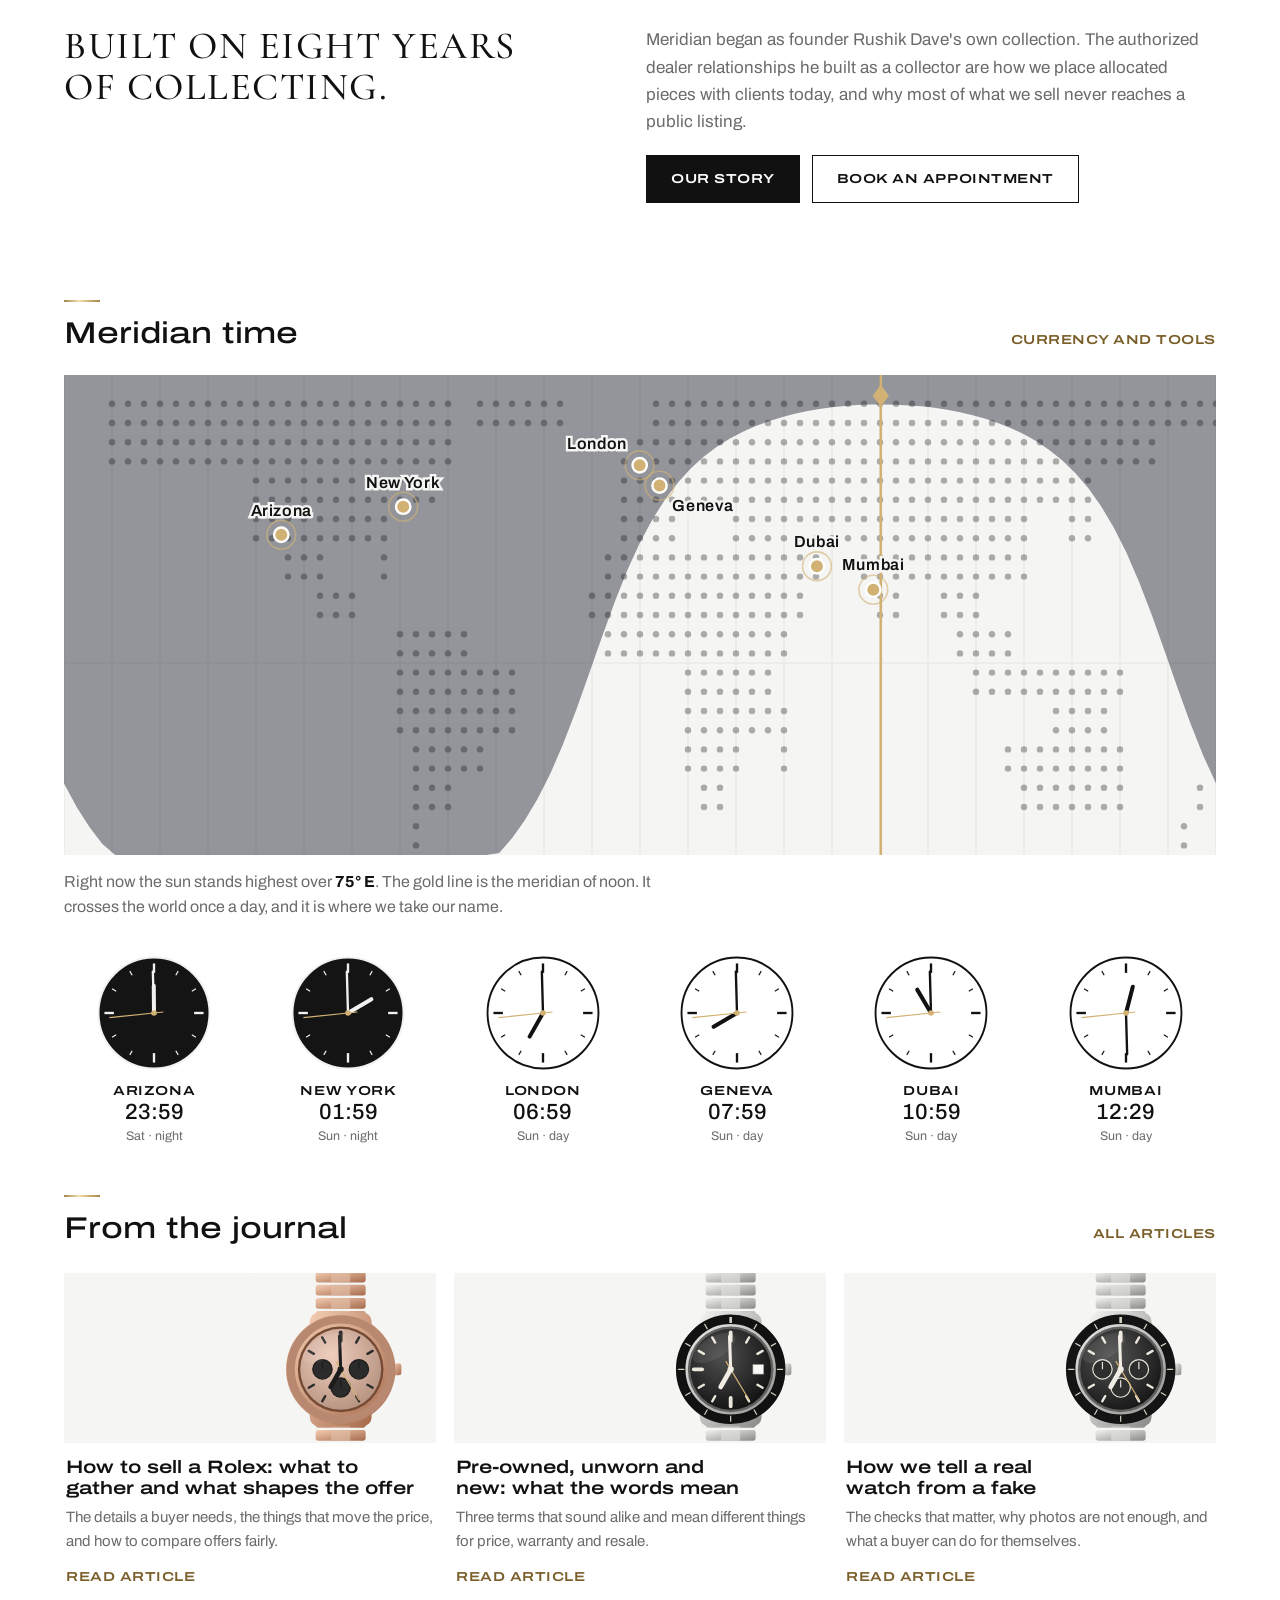
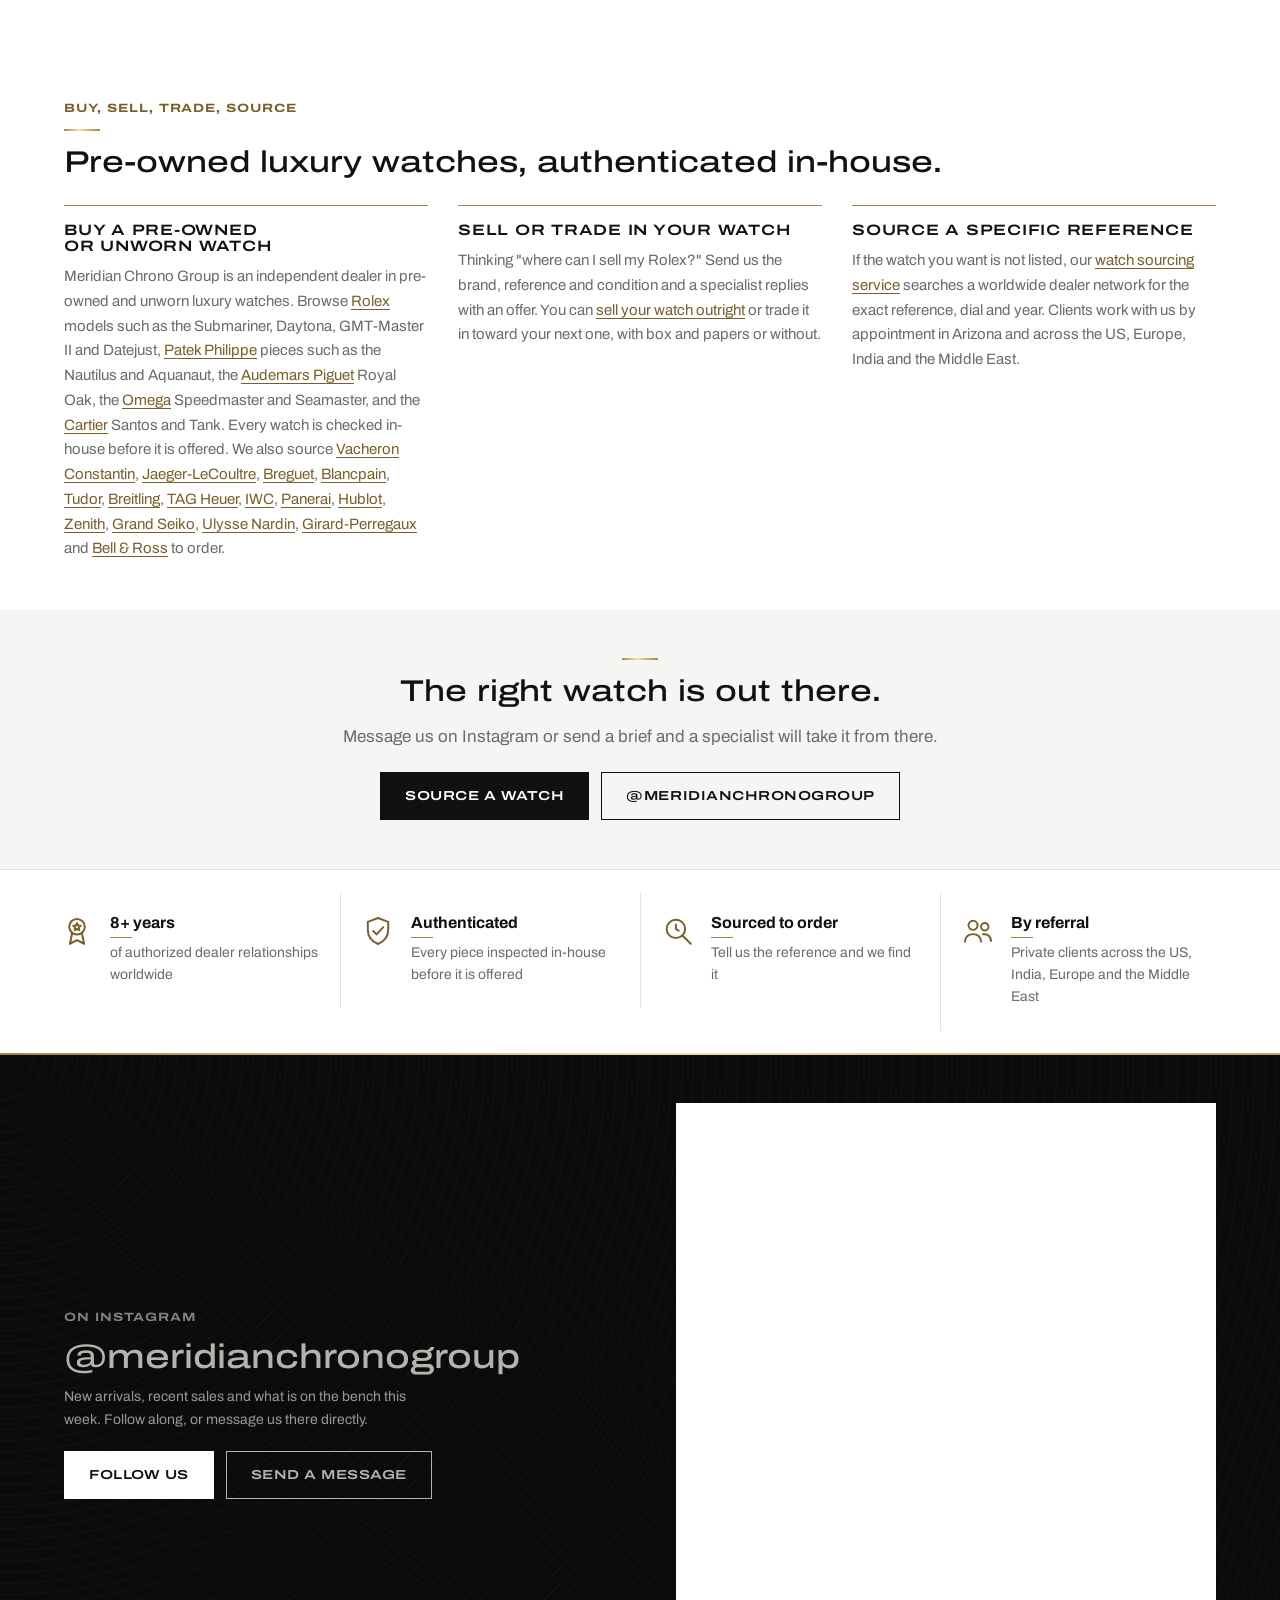
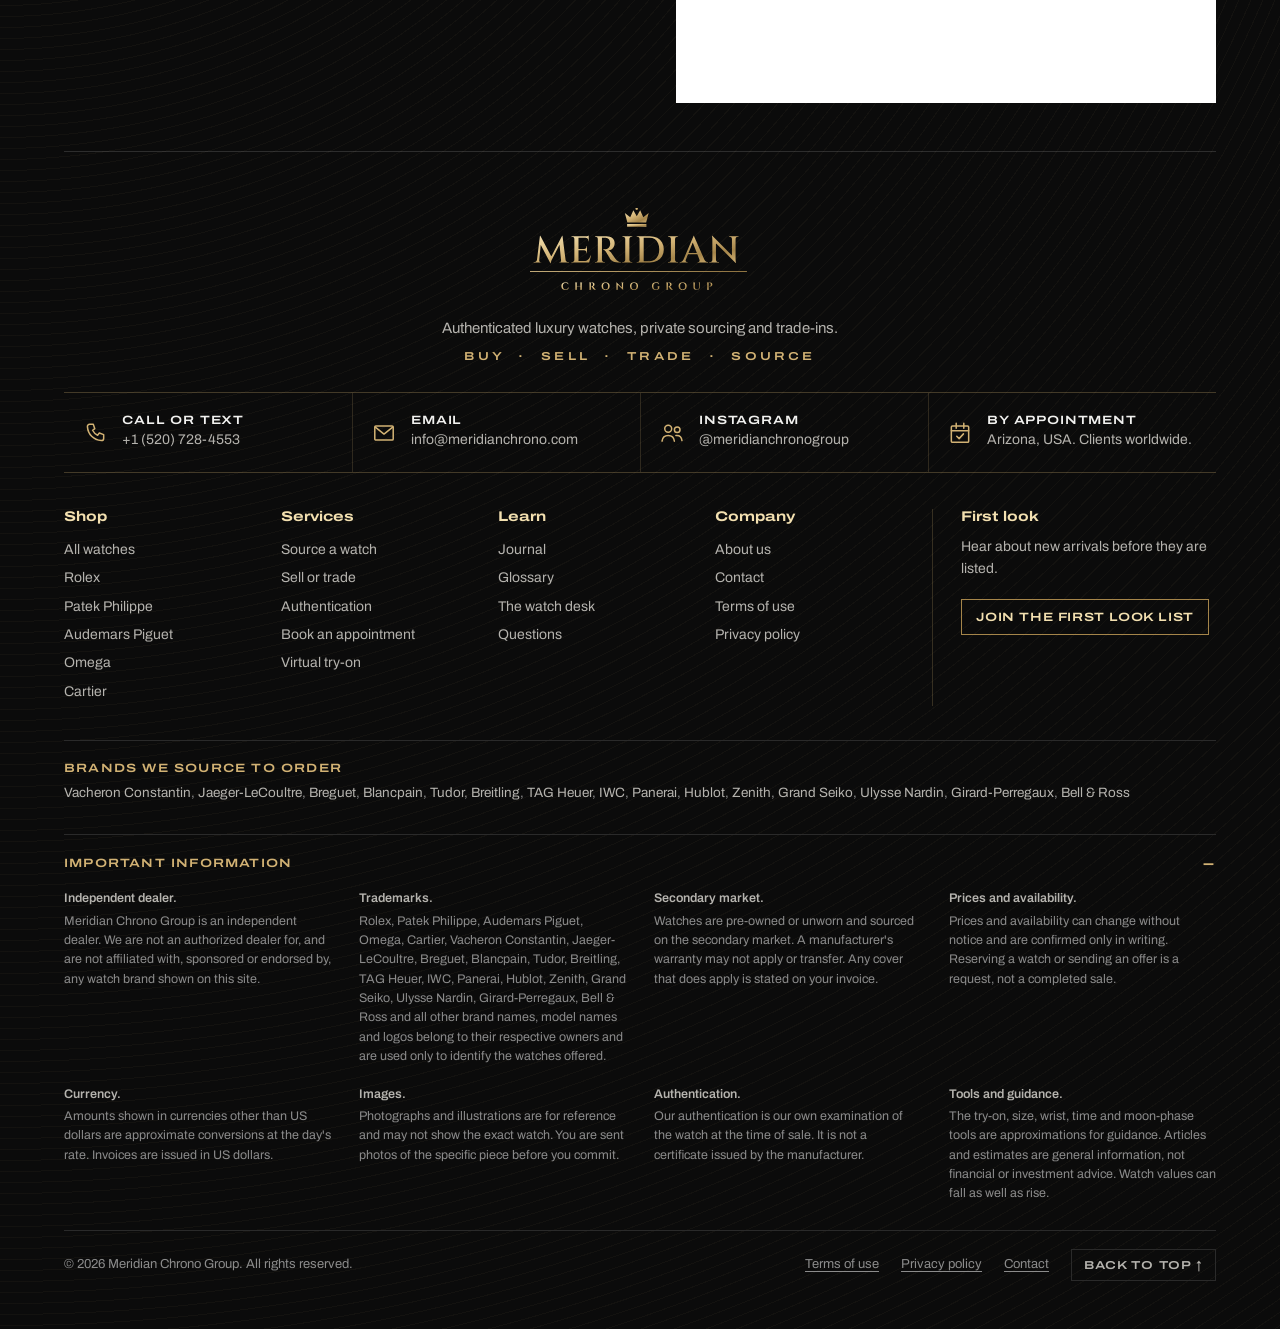
==== commit 8f5cf761: "More brands picker, footer brand links, newest posts first" ====
--- a/index.html
+++ b/index.html
@@ -1020,6 +1020,13 @@
 .btiles.sm b{font-size:13px}
 @media(max-width:1000px){.btiles.sm{grid-template-columns:repeat(4,minmax(0,1fr))}}
 @media(max-width:760px){.btiles.sm{grid-template-columns:repeat(3,minmax(0,1fr))}.btiles.sm button{min-height:70px;padding:10px}.btiles.sm .bl{max-height:30px}.btiles.sm>:last-child:nth-child(odd){grid-column:auto}}
+
+/* ---- v44 ---- */
+#xbS{border:1px solid var(--line);background:var(--bg);color:inherit;font:600 12.5px Archivo,system-ui,sans-serif;font-stretch:125%;text-transform:uppercase;letter-spacing:.04em;padding:0 12px;min-height:44px;max-width:100%;cursor:pointer}
+.fbr{margin:26px 0 0;padding-top:20px;border-top:1px solid #2a2a2a;font-size:13.5px;line-height:2;color:#8b8b8b}
+.fbr b{display:block;font:600 12px Archivo,system-ui,sans-serif;font-stretch:125%;text-transform:uppercase;letter-spacing:.1em;color:var(--gold-300);margin-bottom:4px}
+.fbr a{display:inline!important;padding:0!important;color:#b5b3ae}
+.fbr a:hover{color:var(--gold-100)}
 </style>
 </head>
 <body>
@@ -1563,6 +1570,7 @@
       <div><h4>Company</h4><a href="#about">About us</a><a href="#contact">Contact</a><a href="#terms">Terms of use</a><a href="#privacy">Privacy policy</a></div>
       <div class="f3"><h4>First look</h4><p>Hear about new arrivals before they are listed.</p><a class="fl1" href="mailto:info@meridianchrono.com?subject=First%20look%20list&body=Please%20add%20me%20to%20the%20first%20look%20list%20for%20new%20arrivals.%0A%0AName%3A%20%0AWatches%20I%20am%20interested%20in%3A%20">Join the first look list</a></div>
     </div>
+    <p class="fbr"><b>Brands we source to order</b><a href="#shop?b=Vacheron Constantin">Vacheron Constantin</a>, <a href="#shop?b=Jaeger-LeCoultre">Jaeger-LeCoultre</a>, <a href="#shop?b=Breguet">Breguet</a>, <a href="#shop?b=Blancpain">Blancpain</a>, <a href="#shop?b=Tudor">Tudor</a>, <a href="#shop?b=Breitling">Breitling</a>, <a href="#shop?b=TAG Heuer">TAG Heuer</a>, <a href="#shop?b=IWC">IWC</a>, <a href="#shop?b=Panerai">Panerai</a>, <a href="#shop?b=Hublot">Hublot</a>, <a href="#shop?b=Zenith">Zenith</a>, <a href="#shop?b=Grand Seiko">Grand Seiko</a>, <a href="#shop?b=Ulysse Nardin">Ulysse Nardin</a>, <a href="#shop?b=Girard-Perregaux">Girard-Perregaux</a>, <a href="#shop?b=Bell &amp; Ross">Bell &amp; Ross</a></p>
     <details class="imp" id="imp" open>
       <summary>Important information</summary>
       <div class="impg">
@@ -1713,7 +1721,8 @@
 const dialOf=w=>{const h=(w.d||"#888888").replace("#",""),r=parseInt(h.slice(0,2),16)/255,g=parseInt(h.slice(2,4),16)/255,b=parseInt(h.slice(4,6),16)/255,mx=Math.max(r,g,b),mn=Math.min(r,g,b),l=(mx+mn)/2,d=mx-mn,sa=d?d/(1-Math.abs(2*l-1)):0;let hu=0;if(d){hu=mx==r?((g-b)/d)%6:mx==g?(b-r)/d+2:(r-g)/d+4;hu=(hu*60+360)%360}if(l<.2)return"Black";if(sa<.14)return l>.72?"White and silver":"Grey";if(hu>=185&&hu<270)return"Blue";if(hu>=75&&hu<185)return"Green";if(hu>=15&&hu<75)return l>.78?"White and silver":"Champagne";return"Grey"};
 const save=()=>{ls.set("mcg-wish",[...wish]);ls.set("mcg-bag",bag);$("#wishN").textContent=wish.size||"";$("#bagN").textContent=bag.length||""};
 /* brands + selects */
-$("#brands").innerHTML=[["","All watches"],...BR.map(b=>[b,b])].map(([v,l])=>`<button type="button" data-b="${esc(v)}" aria-pressed="${v==brand}">${esc(l)} <i>${v?W.filter(w=>w.b==v).length:W.length}</i></button>`).join("")+`<button type="button" data-w="1" aria-pressed="false">Saved</button>`;
+$("#brands").innerHTML=[["","All watches"],...BR.map(b=>[b,b])].map(([v,l])=>`<button type="button" data-b="${esc(v)}" aria-pressed="${v==brand}">${esc(l)} <i>${v?W.filter(w=>w.b==v).length:W.length}</i></button>`).join("")+`<button type="button" data-w="1" aria-pressed="false">Saved</button><select id="xbS" aria-label="Brands sourced to order"><option value="">More brands, sourced to order</option>${XB.map(b=>`<option>${esc(b)}</option>`).join("")}</select>`;
+$("#brands").addEventListener("change",e=>{if(e.target.id!="xbS")return;const v=e.target.value;if(LIVE&&SLG[v]){history.pushState(null,"","/"+SLG[v]+"/");route()}else setBrand(v)});
 ["#sBrand","#lBrand"].forEach(id=>$(id).insertAdjacentHTML("beforeend",[...BR,"Other"].map(b=>`<option>${esc(b)}</option>`).join("")));
 const bdg=w=>{const t=w.p==null?"On request":w.c=="Unworn"?"Unworn":w.y<2000?"Neo-vintage":"";return t?`<span class="bdg">${t}</span>`:""};
 const card=w=>`<article class="card" data-id="${w.id}" tabindex="0" aria-label="${esc(w.b+" "+w.m)}"><div class="art">${svgW(w)}<button type="button" class="qa" data-try="${w.id}">Try it on</button></div>${bdg(w)}<button class="heart" data-h="${w.id}" aria-pressed="${wish.has(w.id)}" aria-label="Save"><svg viewBox="0 0 24 24" fill="${wish.has(w.id)?"currentColor":"none"}" stroke="currentColor" stroke-width="1.6"><path d="M12 20s-7-4.4-7-10a4 4 0 0 1 7-2.6A4 4 0 0 1 19 10c0 5.6-7 10-7 10z"/></svg></button><div class="cb"><span class="br">${esc(w.b)}</span><h3>${esc(w.m)}</h3><span class="rf">${esc(w.mat)}, ${w.y}</span><span class="rf">${esc(w.c)} · ${esc(w.set)}</span><div class="pr"><span class="price${w.p==null?" poa":""}">${usd(w.p)}${alt(w.p)}</span><button type="button" class="cmp" data-c="${w.id}" aria-pressed="${cmp.includes(w.id)}">${cmp.includes(w.id)?"Comparing":"Compare"}</button></div></div></article>`;
@@ -1732,7 +1741,7 @@
  shown=r.map(w=>w.id);{const T=q=>{const e=$(q);return e.options[e.selectedIndex].text},C=[];if(q)C.push(["q","“"+$("#q").value.trim()+"”"]);if(pr)C.push(["p",T("#fPrice")]);if(sz)C.push(["z",T("#fSize")]);if(mt)C.push(["m",T("#fMat")]);if(co)C.push(["k",T("#fCond")]);if(fs)C.push(["f","Box and papers"]);if(dialF)C.push(["d",dialF+" dial"]);$("#chips").innerHTML=C.length?C.map(c=>`<button type="button" data-x="${c[0]}">${esc(c[1])} <span aria-hidden="true">×</span></button>`).join("")+(C.length>1?`<button type="button" class="all" data-x="all">Clear all</button>`:""):""}$("#clrAll").hidden=!(q||pr||co||fs||sz||mt||dialF||brand||coll||onlyWish);$("#grid").innerHTML=r.length?r.map(card).join(""):`<div class="empty" style="grid-column:1/-1">${XB.includes(brand)?"We source "+esc(brand)+" watches to order. Tell us the reference and we search our dealer network for it.":"No watches match those filters."} <button class="btn ghost" id="clr" style="margin-top:12px">Clear filters</button><p style="margin-top:12px">Or <a href="#source">send us a brief</a> and we'll source it.</p></div>`;rows();tick(document.body)}
 const BRS={rolex:"Rolex","patek-philippe":"Patek Philippe","audemars-piguet":"Audemars Piguet",omega:"Omega",cartier:"Cartier","vacheron-constantin":"Vacheron Constantin","jaeger-lecoultre":"Jaeger-LeCoultre",breguet:"Breguet",blancpain:"Blancpain",tudor:"Tudor",breitling:"Breitling","tag-heuer":"TAG Heuer",iwc:"IWC",panerai:"Panerai",hublot:"Hublot",zenith:"Zenith","grand-seiko":"Grand Seiko","ulysse-nardin":"Ulysse Nardin","girard-perregaux":"Girard-Perregaux","bell-and-ross":"Bell & Ross"},SLG=Object.fromEntries(Object.entries(BRS).map(x=>[x[1],x[0]])),BMD={"Rolex":"Submariner, Daytona, GMT-Master II and Datejust","Patek Philippe":"Nautilus, Aquanaut and Calatrava","Audemars Piguet":"Royal Oak and Royal Oak Offshore","Omega":"Speedmaster and Seamaster","Cartier":"Santos and Tank","Vacheron Constantin":"Overseas, Patrimony and Traditionnelle","Jaeger-LeCoultre":"Reverso, Master and Polaris","Breguet":"Classique, Marine and Tradition","Blancpain":"Fifty Fathoms and Villeret","Tudor":"Black Bay and Pelagos","Breitling":"Navitimer, Chronomat and Superocean","TAG Heuer":"Carrera, Monaco and Aquaracer","IWC":"Portugieser, Pilot's Watch and Portofino","Panerai":"Luminor and Radiomir","Hublot":"Big Bang and Classic Fusion","Zenith":"Chronomaster and Defy","Grand Seiko":"Spring Drive and Heritage collections","Ulysse Nardin":"Marine, Diver and Freak","Girard-Perregaux":"Laureato","Bell & Ross":"BR 03 and BR 05"};
 function brandMeta(b){const x=XB.includes(b);document.title=x?b+" Watches, Sourced to Order | Meridian Chrono Group":"Pre-Owned "+b+" Watches for Sale | Meridian Chrono Group";const d=document.querySelector('meta[name="description"]'),c=document.querySelector('link[rel="canonical"]');if(d)d.content=x?"Meridian Chrono Group sources "+b+" watches to order, including the "+BMD[b]+". Tell us the reference and we search our dealer network for it.":"Shop authenticated pre-owned and unworn "+b+" watches, with sourcing for models such as the "+BMD[b]+". Inspected in-house by Meridian Chrono Group.";if(c)c.href="https://meridianchrono.com/"+SLG[b]+"/"}
-function setBrand(b,w){coll=null;brand=b;onlyWish=!!w;document.querySelectorAll("#brands button").forEach(x=>x.setAttribute("aria-pressed",w?x.dataset.w=="1":x.dataset.b==b&&!x.dataset.w));{const h=document.querySelector('[data-view="shop"] h1.pg'),x=XB.includes(b);if(h)h.textContent=x?b+" watches, sourced to order":b&&!w?"Pre-owned "+b+" watches":w?"Saved watches":"All watches";const l=document.querySelector("#shopL");if(l)l.textContent=x?"We do not hold "+b+" in stock. Tell us the reference and we source it for you.":"Every watch below is in hand, authenticated and ready to ship."}list();if(LIVE&&view=="shop"&&!location.hash){const on=/^\/([a-z-]+)\/?$/.exec(location.pathname),ib=on&&BRS[on[1]];if(b&&!w&&SLG[b]){history.replaceState(null,"","/"+SLG[b]+"/");brandMeta(b)}else if(ib){history.replaceState(null,"","/shop/");document.title=TT.shop+" | Meridian Chrono Group";const c=document.querySelector('link[rel="canonical"]');if(c)c.href="https://meridianchrono.com/shop/"}}}
+function setBrand(b,w){coll=null;brand=b;onlyWish=!!w;document.querySelectorAll("#brands button").forEach(x=>x.setAttribute("aria-pressed",w?x.dataset.w=="1":x.dataset.b==b&&!x.dataset.w));{const xs=document.querySelector("#xbS");if(xs)xs.value=XB.includes(b)?b:"";const h=document.querySelector('[data-view="shop"] h1.pg'),x=XB.includes(b);if(h)h.textContent=x?b+" watches, sourced to order":b&&!w?"Pre-owned "+b+" watches":w?"Saved watches":"All watches";const l=document.querySelector("#shopL");if(l)l.textContent=x?"We do not hold "+b+" in stock. Tell us the reference and we source it for you.":"Every watch below is in hand, authenticated and ready to ship."}list();if(LIVE&&view=="shop"&&!location.hash){const on=/^\/([a-z-]+)\/?$/.exec(location.pathname),ib=on&&BRS[on[1]];if(b&&!w&&SLG[b]){history.replaceState(null,"","/"+SLG[b]+"/");brandMeta(b)}else if(ib){history.replaceState(null,"","/shop/");document.title=TT.shop+" | Meridian Chrono Group";const c=document.querySelector('link[rel="canonical"]');if(c)c.href="https://meridianchrono.com/shop/"}}}
 $("#brands").addEventListener("click",e=>{const x=e.target.closest("button");if(!x)return;x.dataset.w?setBrand("",true):setBrand(x.dataset.b)});
 ["#q","#fPrice","#fCond","#fSort","#fSet","#fSize","#fMat"].forEach(id=>$(id).addEventListener("input",list));
 document.querySelectorAll("footer [data-brand]").forEach(a=>a.addEventListener("click",()=>setBrand(a.dataset.brand)));
@@ -2047,7 +2056,7 @@
  $("#exp").innerHTML=[["search","Photos of the exact watch","You see the piece itself, with its papers, before you commit to anything."],["auth","A straight answer on price","One number, explained. If we think a watch is overpriced, we say so."],["people","One specialist throughout","The person who takes your brief is the person who hands over the watch."],["lock","No pressure and no publicity","Take the time you need. What you buy stays between us."]].map(x=>`<div>${ico(x[0])}<h3>${x[1]}</h3><p>${x[2]}</p></div>`).join("")}
 /* journal */
 $("#jr").innerHTML=J.map(j=>{const w=W.find(x=>x.id==[1,2,3][j.w-1]);return`<article><svg class="jart" viewBox="0 0 360 150" preserveAspectRatio="xMidYMid slice" aria-hidden="true"><rect width="360" height="150" style="fill:var(--tile)"/><circle cx="270" cy="75" r="110" style="fill:var(--soft)"/><svg x="190" y="-20" width="140" height="210" viewBox="0 0 120 200">${art(w)}</svg></svg><div><h3>${esc(j.t)}</h3><p>${esc(j.x)}</p></div></article>`}).join("");
-["#jr","#jr2"].forEach(q=>$(q).innerHTML=J.slice(0,q=="#jr2"?3:J.length).map((j,i)=>`<a class="jc" href="${aH(i)}">${jart(W[i%W.length],i)}<div><h3>${esc(j.t)}</h3><p>${esc(j.x)}</p><span class="more">Read article</span></div></a>`).join(""));
+["#jr","#jr2"].forEach(q=>$(q).innerHTML=[...J.keys()].slice(6).concat([...J.keys()].slice(0,6)).slice(0,q=="#jr2"?3:J.length).map(i=>[J[i],i]).map(([j,i])=>`<a class="jc" href="${aH(i)}">${jart(W[i%W.length],i)}<div><h3>${esc(j.t)}</h3><p>${esc(j.x)}</p><span class="more">Read article</span></div></a>`).join(""));
 save();list();renderCmp();renderSeen();
 const calm=matchMedia("(prefers-reduced-motion:reduce)").matches;
 setInterval(()=>{tick($("#hero"),!calm);if(pd.open)tick(pd,!calm)},1000);setInterval(()=>tick($("#grid")),30000);
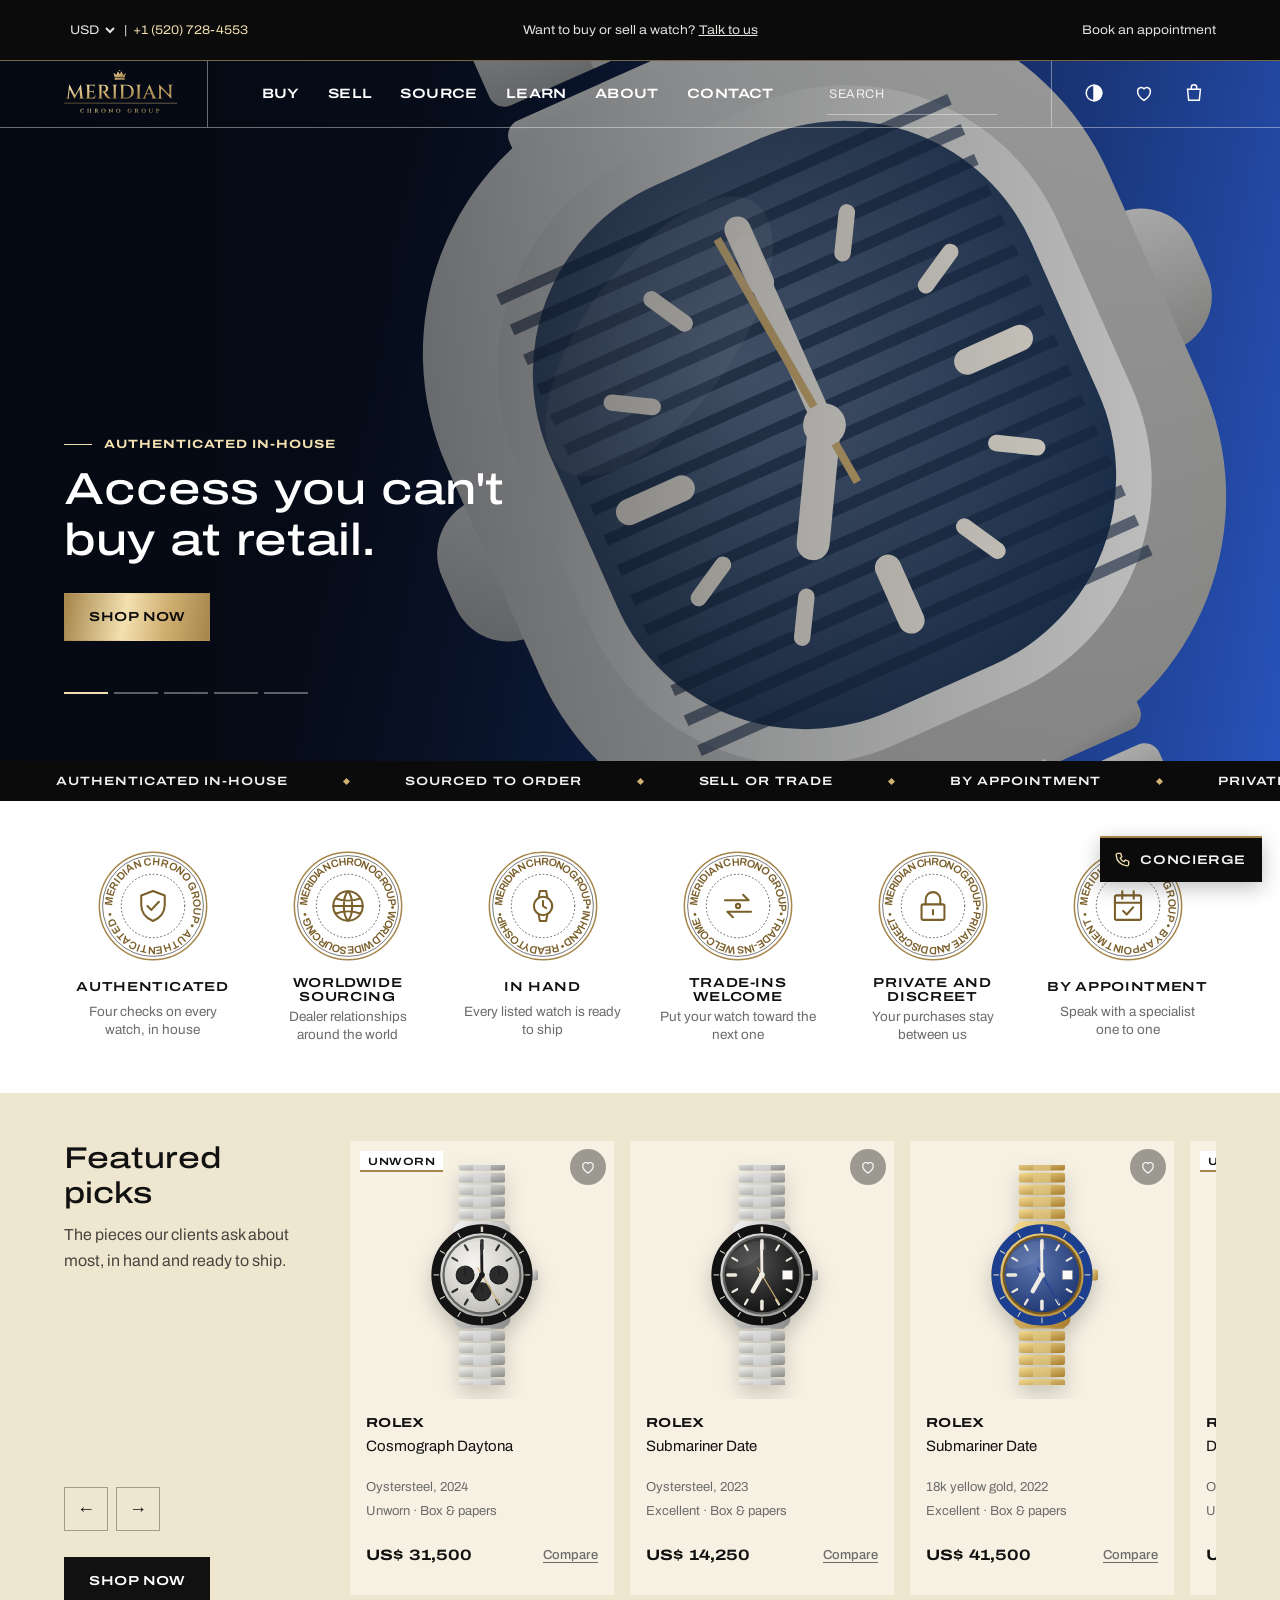
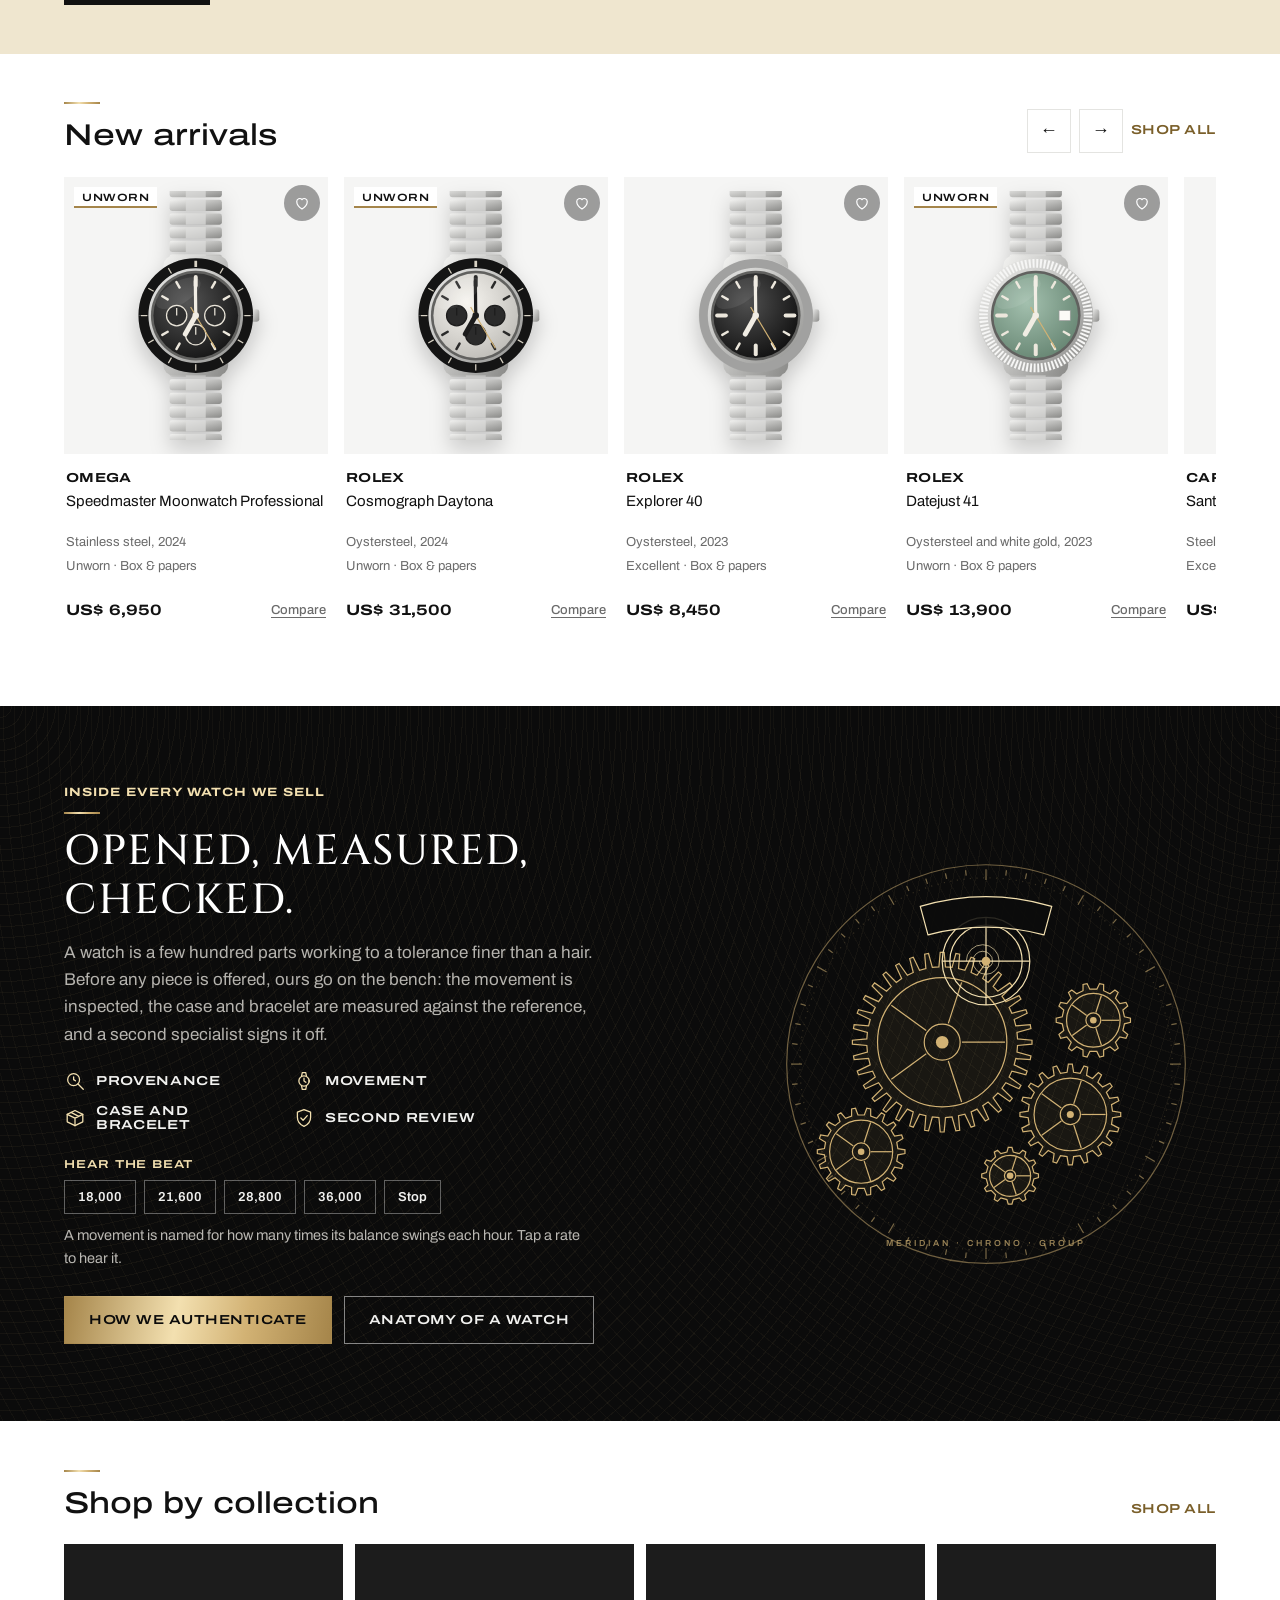
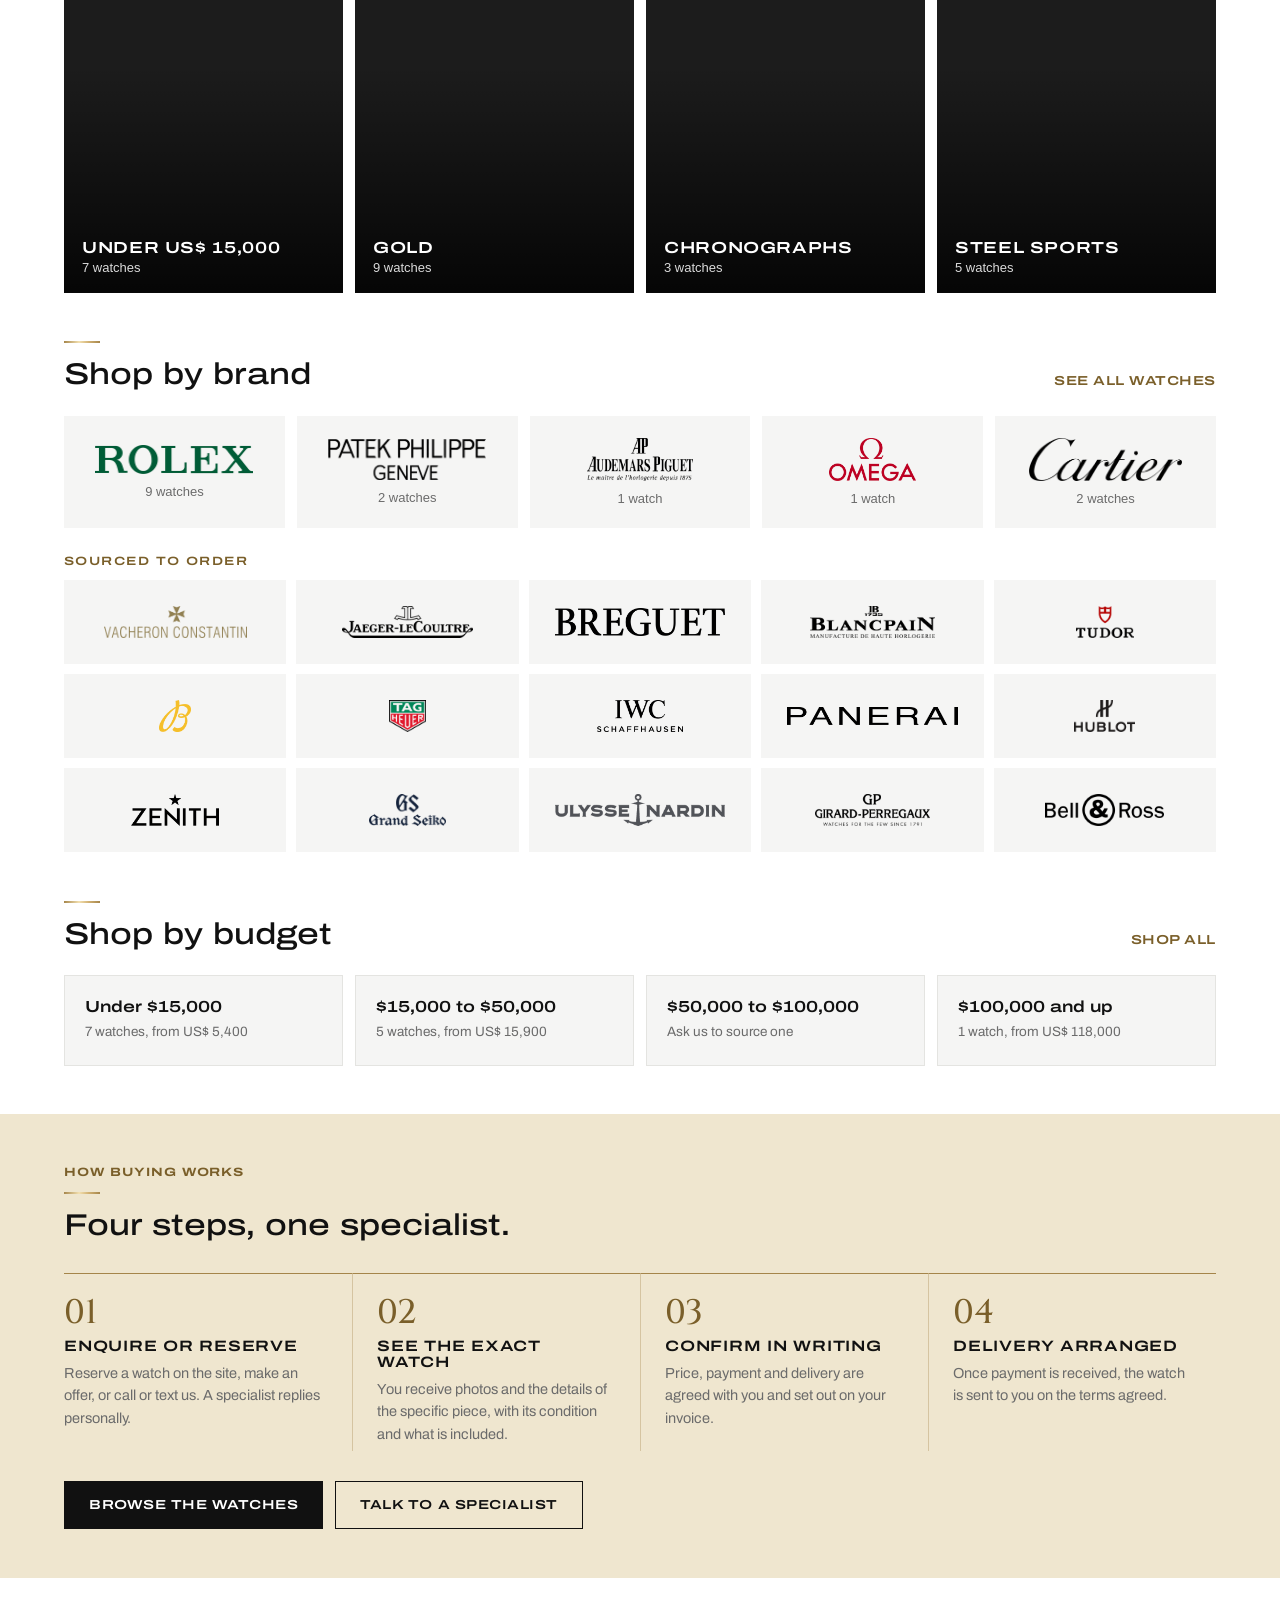
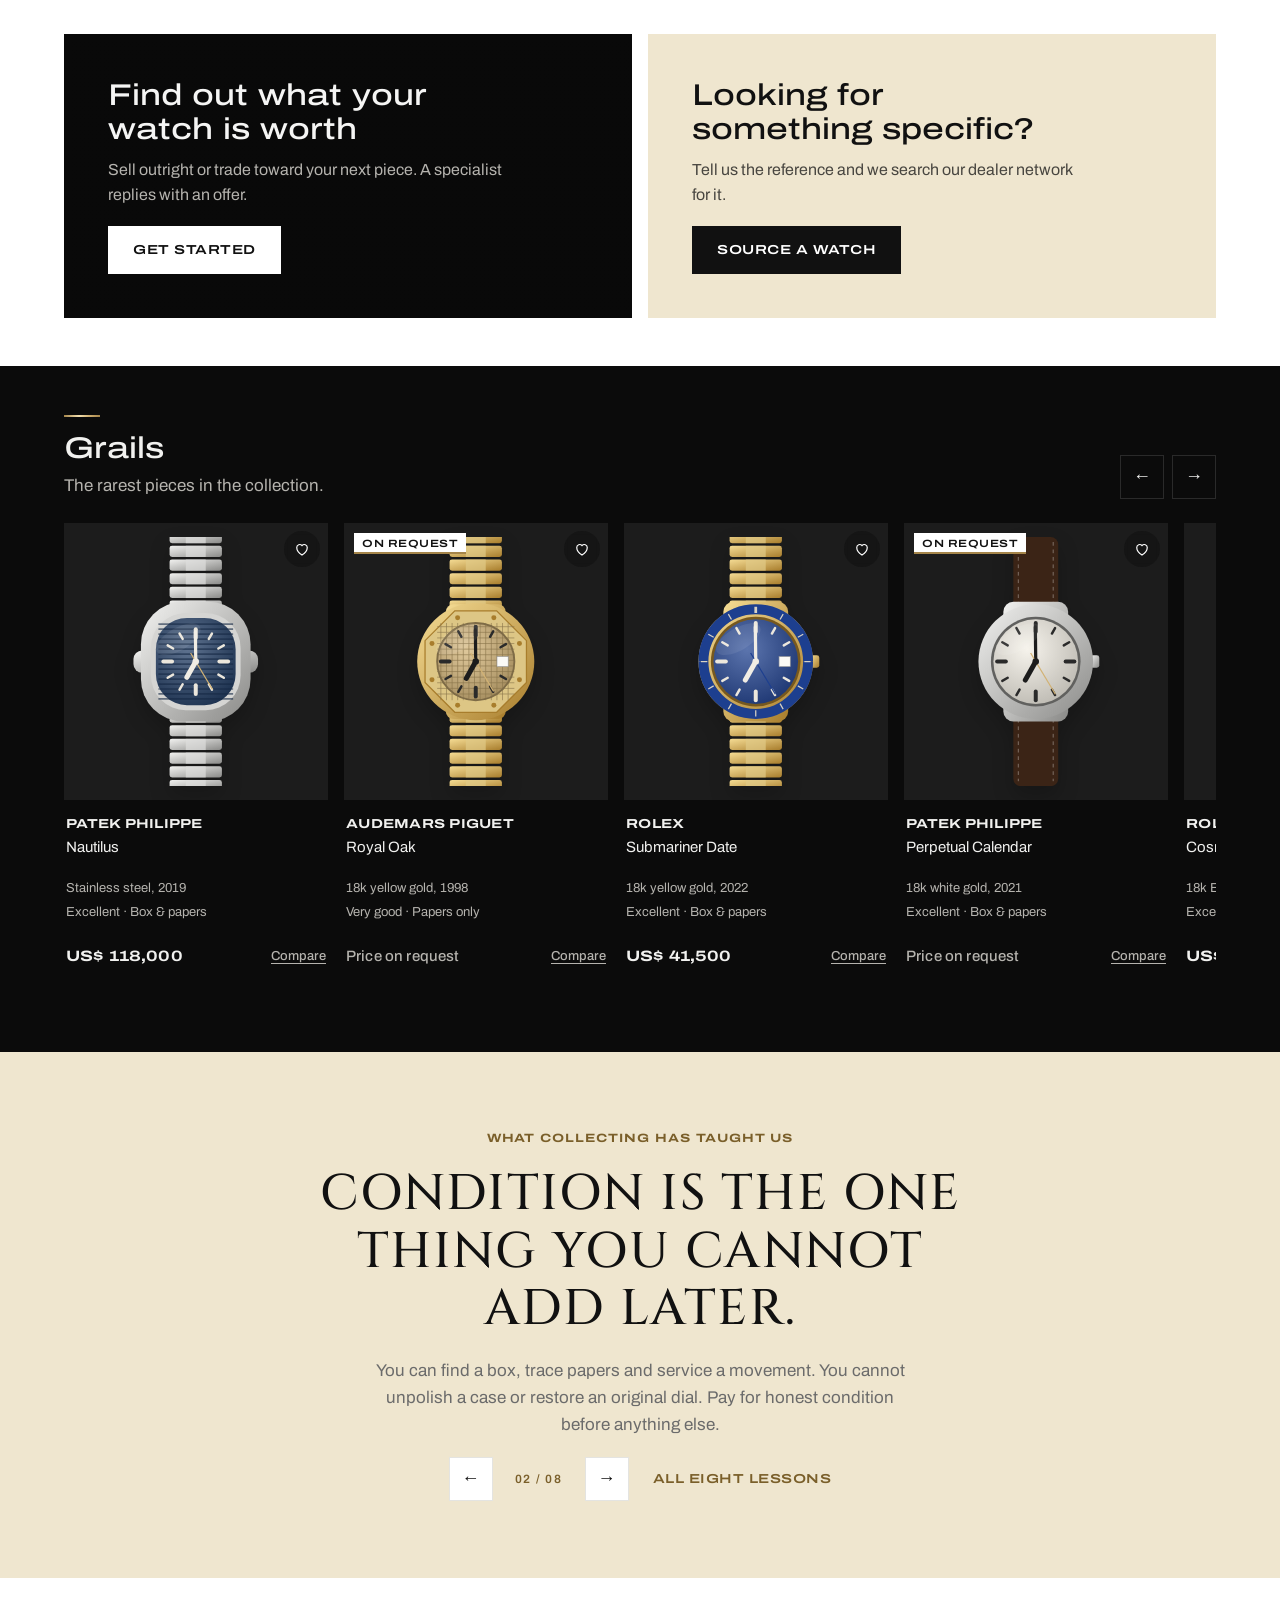
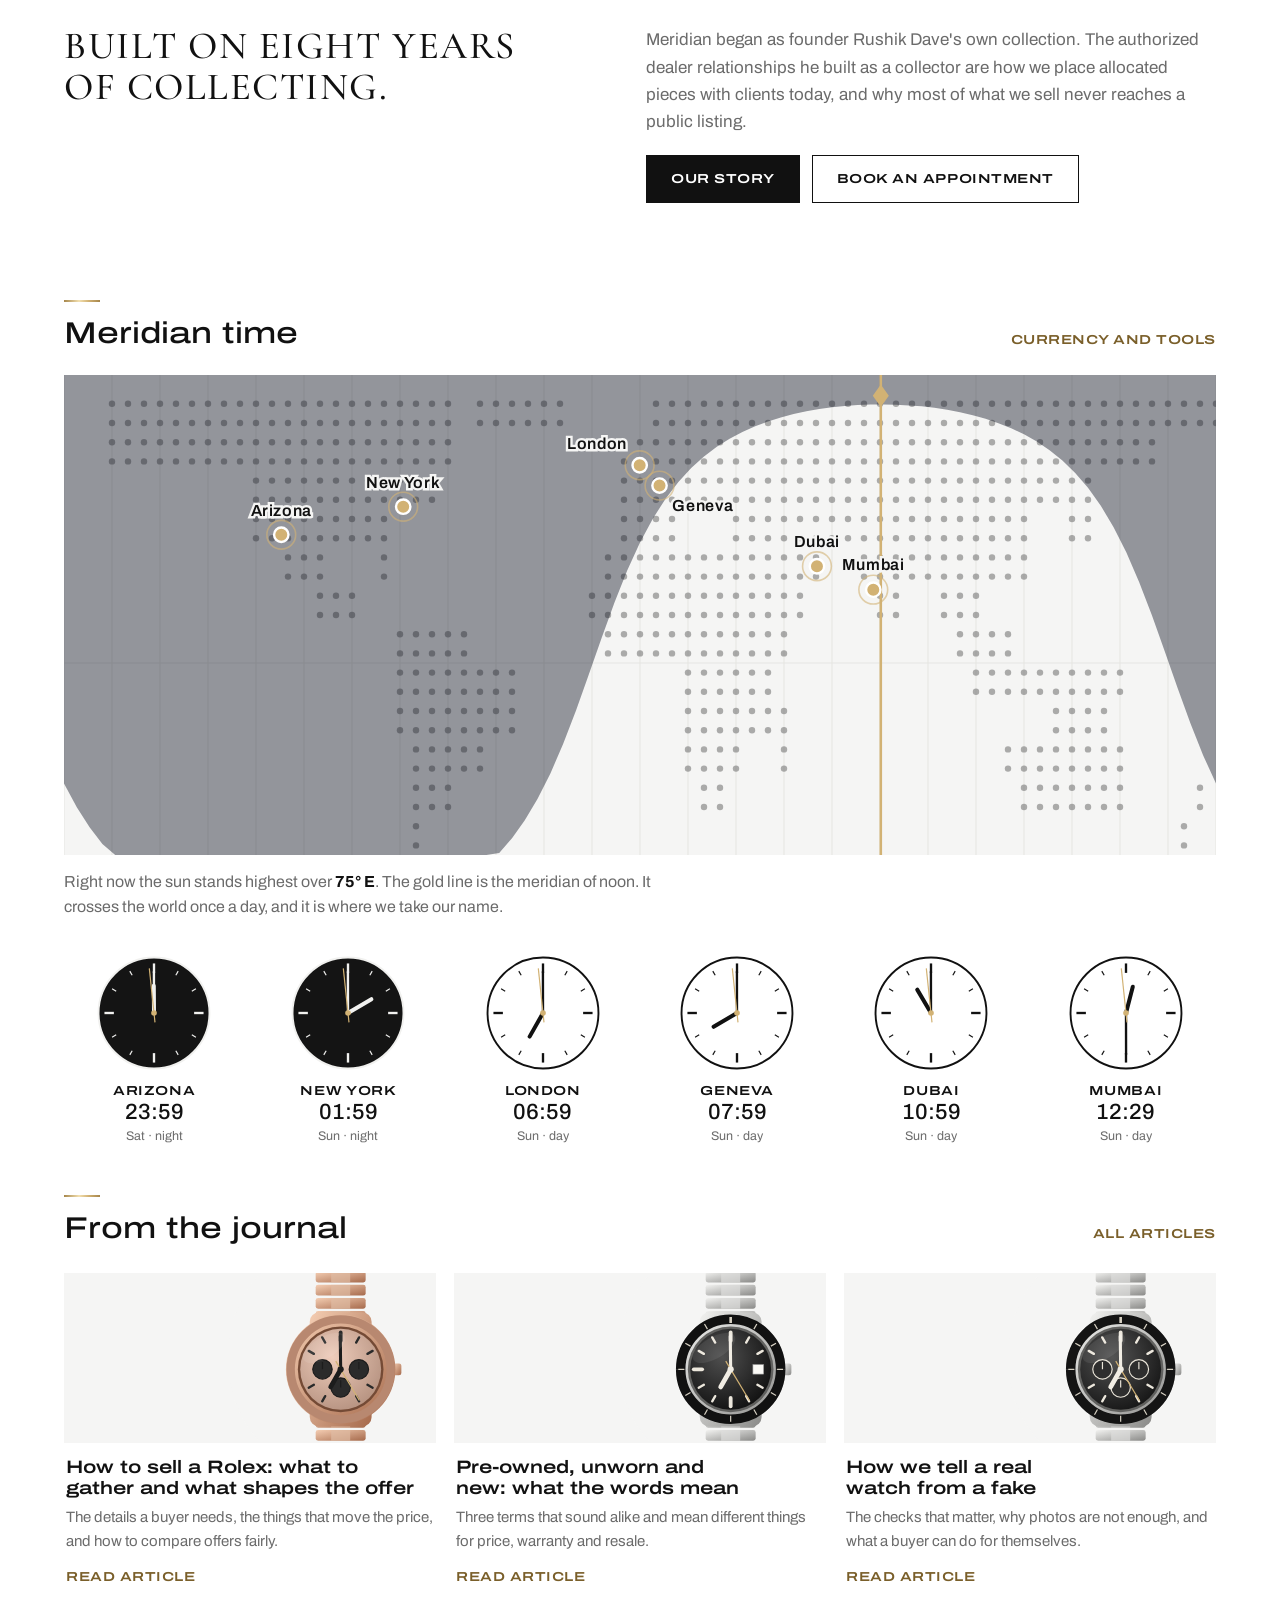
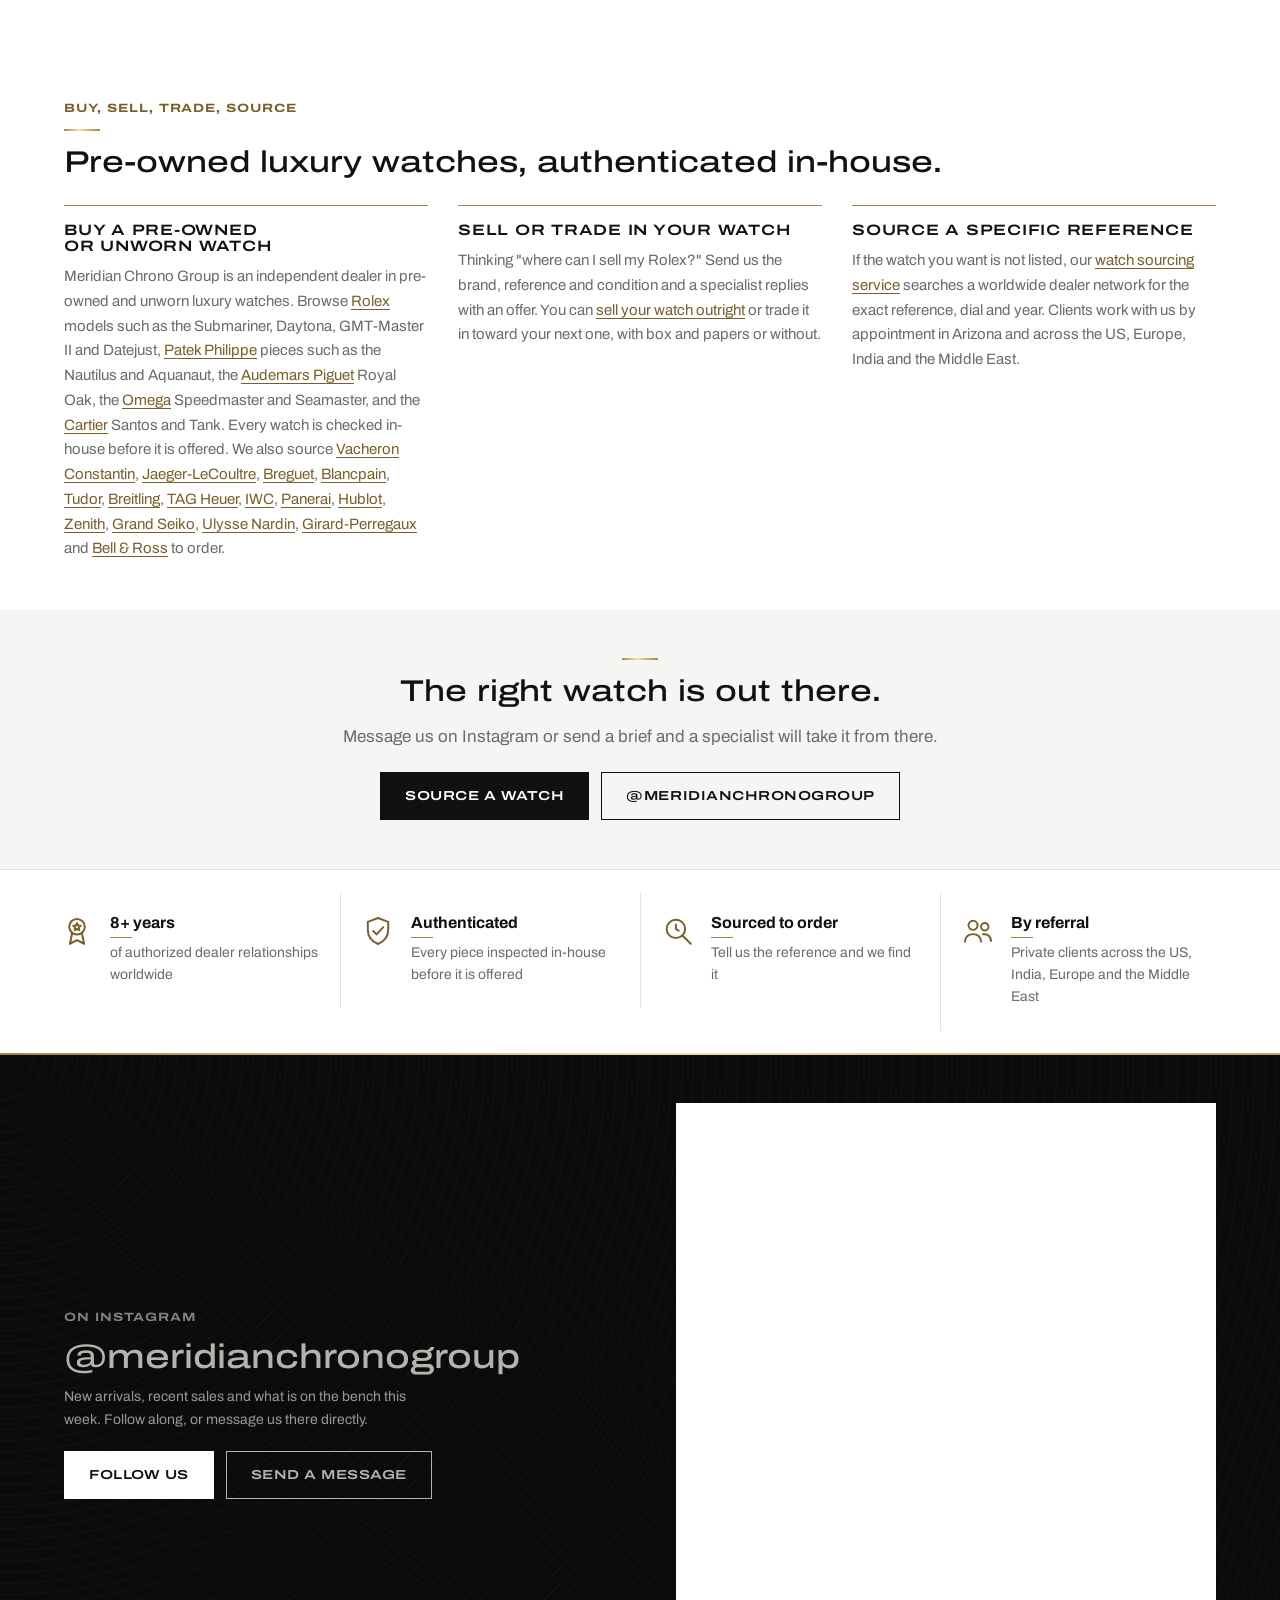
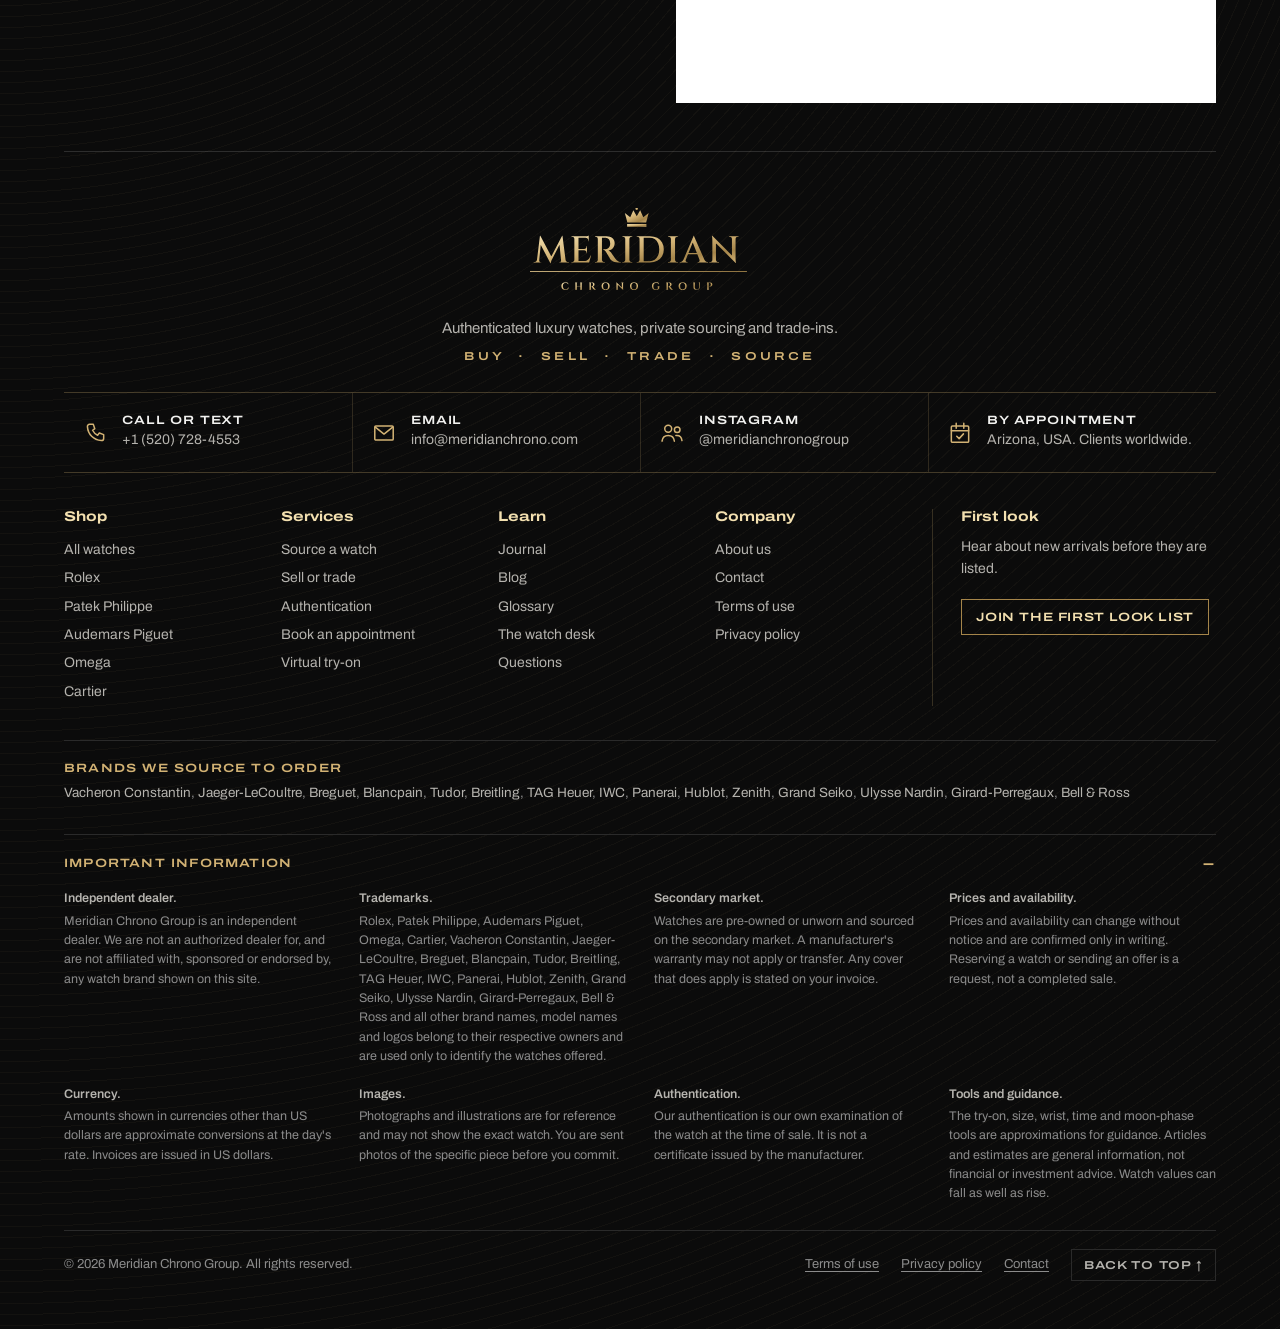
==== commit 343beaea: "Link the blog, point duplicate articles at it" ====
--- a/index.html
+++ b/index.html
@@ -1419,7 +1419,7 @@
 
 <section class="band" id="journal" data-view="journal">
   <div class="wrap">
-    <p class="eyebrow">Learn</p><h1 class="pg" style="margin-bottom:10px">The journal</h1><p class="lede" style="margin:0 0 28px">Guides and notes from the Meridian team on buying, selling and living with fine watches.</p>
+    <p class="eyebrow">Learn</p><h1 class="pg" style="margin-bottom:10px">The journal</h1><p class="lede" style="margin:0 0 28px">Guides and notes from the Meridian team on buying, selling and living with fine watches. New posts also appear on <a href="https://meridianchrono.com/blog/">the Meridian blog</a>.</p>
     <div class="journal" id="jr"></div>
     <div class="sechead" style="margin-top:64px"><h2>Anatomy of a watch</h2><p class="lede" style="margin:0">Tap a number to see what each part is called and what it does.</p></div>
     <div class="ana"><div class="anw"><svg id="anS" viewBox="0 0 120 200" role="img" aria-label="Watch with numbered parts"></svg></div><div><ol id="anL"></ol><div class="anD" id="anD" aria-live="polite"></div></div></div>
@@ -1566,7 +1566,7 @@
     <div class="ft">
       <div><h4>Shop</h4><a href="#shop">All watches</a><a href="#shop" data-brand="Rolex">Rolex</a><a href="#shop" data-brand="Patek Philippe">Patek Philippe</a><a href="#shop" data-brand="Audemars Piguet">Audemars Piguet</a><a href="#shop" data-brand="Omega">Omega</a><a href="#shop" data-brand="Cartier">Cartier</a></div>
       <div><h4>Services</h4><a href="#source">Source a watch</a><a href="#sell">Sell or trade</a><a href="#authentication">Authentication</a><a href="#contact">Book an appointment</a><a href="#tools">Virtual try-on</a></div>
-      <div><h4>Learn</h4><a href="#journal">Journal</a><a href="#journal">Glossary</a><a href="#tools">The watch desk</a><a href="#faq">Questions</a></div>
+      <div><h4>Learn</h4><a href="#journal">Journal</a><a href="https://meridianchrono.com/blog/">Blog</a><a href="#journal">Glossary</a><a href="#tools">The watch desk</a><a href="#faq">Questions</a></div>
       <div><h4>Company</h4><a href="#about">About us</a><a href="#contact">Contact</a><a href="#terms">Terms of use</a><a href="#privacy">Privacy policy</a></div>
       <div class="f3"><h4>First look</h4><p>Hear about new arrivals before they are listed.</p><a class="fl1" href="mailto:info@meridianchrono.com?subject=First%20look%20list&body=Please%20add%20me%20to%20the%20first%20look%20list%20for%20new%20arrivals.%0A%0AName%3A%20%0AWatches%20I%20am%20interested%20in%3A%20">Join the first look list</a></div>
     </div>
@@ -1796,7 +1796,7 @@
 const LIVE=/(^|\.)meridianchrono\.com$|^localhost$/.test(location.hostname),pathView=()=>{const m=/^\/([a-z]+)\/?$/.exec(location.pathname);return m&&VIEWS.includes(m[1])?m[1]:""};
 const DS={home:"Buy, sell, trade or source authenticated luxury watches with Meridian Chrono Group. Rolex, Patek Philippe, Audemars Piguet, Omega and Cartier, by appointment in Arizona and delivered worldwide.",shop:"Browse authenticated pre-owned and unworn luxury watches from Rolex, Patek Philippe, Audemars Piguet, Omega and Cartier. Filter by brand, price, size and dial.",sell:"Sell your Rolex, Patek Philippe, Audemars Piguet, Omega or Cartier, or trade it toward your next watch. Send the details and a Meridian specialist replies with an offer.",source:"Looking for a specific reference? Tell us the watch and Meridian Chrono Group searches its dealer network to source it for you.",authentication:"How Meridian Chrono Group authenticates every watch: provenance, movement, case and bracelet, and a second specialist review.",about:"The story, team and principles behind Meridian Chrono Group, an independent luxury watch dealer based in Arizona.",journal:"Guides for watch buyers and collectors: box and papers, reference numbers, allocations, plus a glossary of watch terms.",faq:"Answers to common questions about buying, selling, trading, authentication, payment and delivery at Meridian Chrono Group.",contact:"Call, text or email Meridian Chrono Group, or book a private appointment with a watch specialist in Arizona.",tools:"Free watch tools: world time, currency converter, Rolex reference decoder, wrist size guide, size comparison and a virtual try-on.",terms:"Terms of use for the Meridian Chrono Group website.",privacy:"Privacy policy for the Meridian Chrono Group website."};
 function setView(v){view=v;{const d=document.querySelector('meta[name="description"]'),c=document.querySelector('link[rel="canonical"]');if(d&&DS[v])d.content=DS[v];if(c)c.href="https://meridianchrono.com/"+(v=="home"||!DS[v]?"":v+"/")}{const ig=document.querySelector(".igf");if(ig)ig.hidden=!["home","about","contact"].includes(v)}document.title=v=="article"?(document.querySelector('[data-view="article"] h1')?.textContent||"Journal")+" | Meridian Chrono Group":TT[v]?TT[v]+" | Meridian Chrono Group":"Meridian Chrono Group | Authenticated Luxury Watches, Sourcing and Trade-Ins";document.querySelectorAll("[data-view]").forEach(x=>x.hidden=x.dataset.view!=v);document.querySelectorAll("nav a").forEach(a=>["#"+v,"/"+v+"/"].includes(a.getAttribute("href"))?a.setAttribute("aria-current","page"):a.removeAttribute("aria-current"));scrollTo(0,0);topfx()}
-const artMeta=i=>{const d=document.querySelector('meta[name="description"]'),c=document.querySelector('link[rel="canonical"]');if(d)d.content=J[i].x;if(c)c.href="https://meridianchrono.com/journal/"+SLUG[i]+"/"};
+const artMeta=i=>{const d=document.querySelector('meta[name="description"]'),c=document.querySelector('link[rel="canonical"]');if(d)d.content=J[i].x;if(c)c.href="https://meridianchrono.com/"+(i>=6?"blog":"journal")+"/"+SLUG[i]+"/"};
 const route=()=>{if(LIVE&&location.pathname!="/"&&/^#shop\?/.test(location.hash))history.replaceState(null,"","/"+location.hash);if(LIVE&&!location.hash){const am=/^\/journal\/([a-z0-9-]+)\/?$/.exec(location.pathname),ai=am?SLUG.indexOf(am[1]):-1;if(ai>=0){if(pd.open)pd.close();article(ai);setView("article");artMeta(ai);return}const bm=/^\/([a-z-]+)\/?$/.exec(location.pathname),bb=bm&&BRS[bm[1]];if(bb){if(pd.open)pd.close();setView("shop");setBrand(bb);brandMeta(bb);return}}const raw=location.hash.slice(1)||(LIVE?pathView():"")||"home",h=raw.split("?")[0],qs=raw.split("?")[1],m=/^watch-(\d+)$/.exec(h),ar=/^article-(\d+)$/.exec(h);if(m){if(!(pd.open&&cur==+m[1]))openPD(+m[1]);return}if(pd.open)pd.close();if(ar&&J[+ar[1]-1]){article(+ar[1]-1);setView("article");if(LIVE){history.replaceState(null,"","/journal/"+SLUG[+ar[1]-1]+"/");artMeta(+ar[1]-1)}return}if(h=="shop"&&qs){const P=new URLSearchParams(qs);setBrand(BR.concat(XB).includes(P.get("b"))?P.get("b"):"");coll=COL[P.get("c")]?P.get("c"):null;[["p","#fPrice"],["z","#fSize"],["m","#fMat"],["k","#fCond"],["s","#fSort"]].forEach(([k,q])=>{const el=$(q),v=P.get(k)||"";el.value=[...el.options].some(o=>o.value==v)?v:el.options[0].value});$("#q").value=P.get("q")||"";$("#fSet").checked=P.get("f")=="1";dialF=DN.some(x=>x[0]==P.get("d"))?P.get("d"):"";drawDials();list()}setView(VIEWS.includes(h)?h:"home");if(LIVE&&!qs&&DS[view]){const p=view=="home"?"/":"/"+view+"/";if(location.pathname!=p||location.hash)history.replaceState(null,"",p)}};
 addEventListener("hashchange",route);addEventListener("popstate",()=>{if(!location.hash)route()});
 document.addEventListener("click",e=>{const a=e.target.closest('a[href^="/"]');if(!a||e.metaKey||e.ctrlKey||e.shiftKey||a.target)return;if(/^\/journal\/[a-z0-9-]+\/$/.test(a.getAttribute("href"))){e.preventDefault();history.pushState(null,"",a.getAttribute("href"));route();return}const m=/^\/(?:([a-z-]+)\/)?$/.exec(a.getAttribute("href"));if(!m)return;if(BRS[m[1]]){e.preventDefault();history.pushState(null,"","/"+m[1]+"/");route();return}const v=m[1]||"home";if(!VIEWS.includes(v))return;e.preventDefault();if(v=="shop"&&!a.dataset.brand&&brand)setBrand("");if(location.hash=="#"+v||(!location.hash&&view==v))route();else location.hash="#"+v});
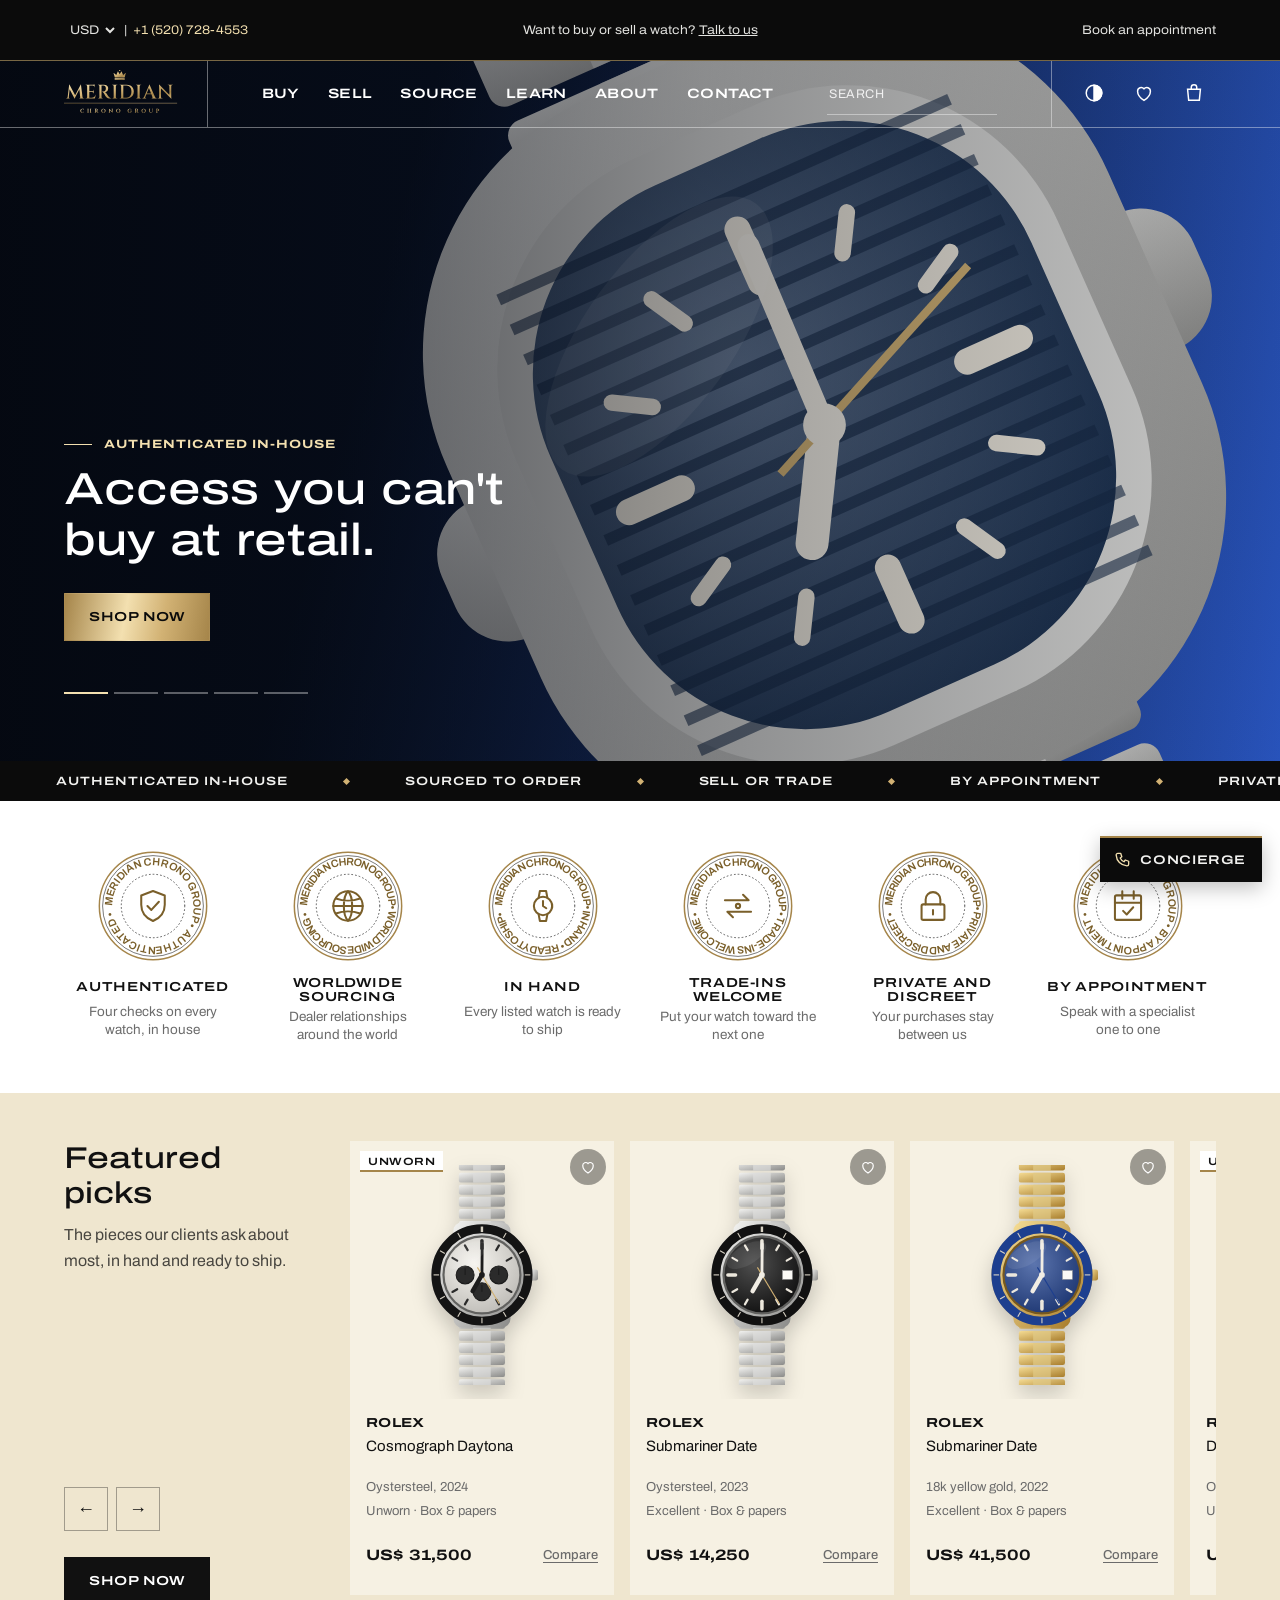
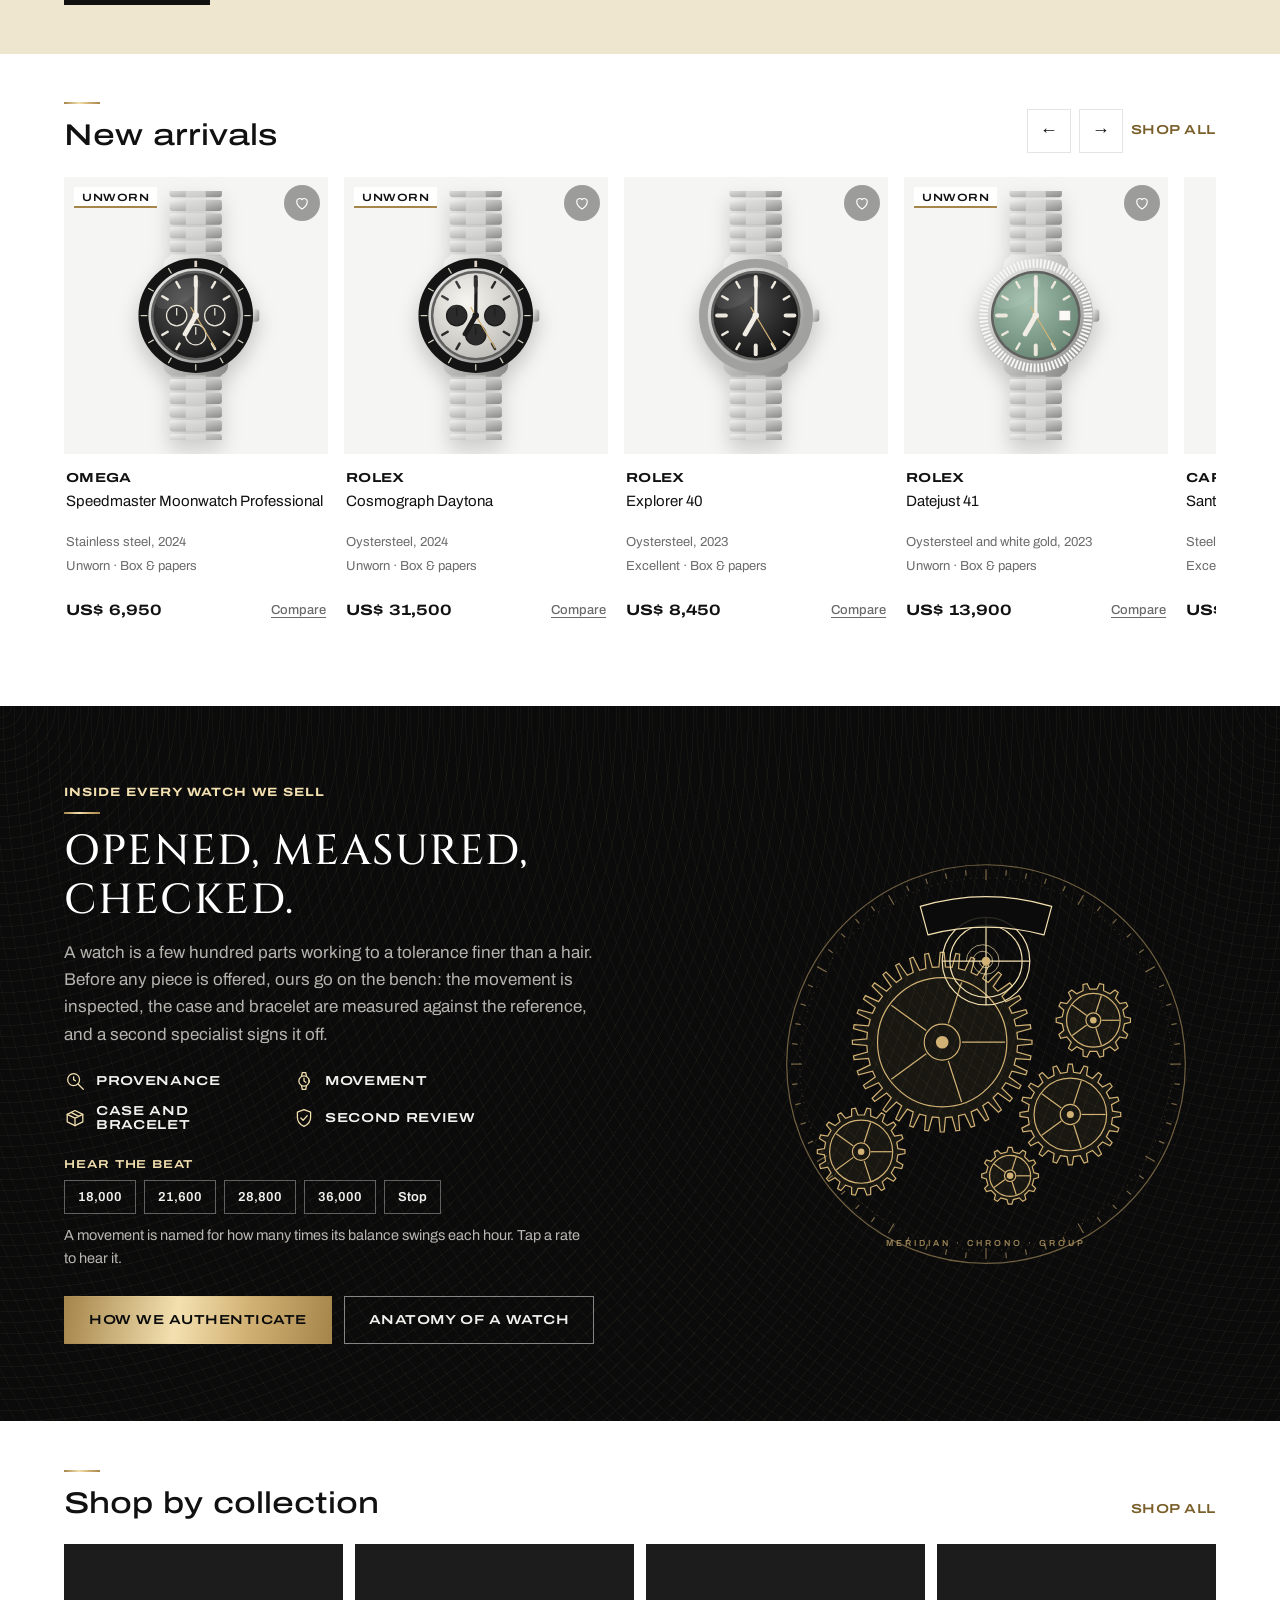
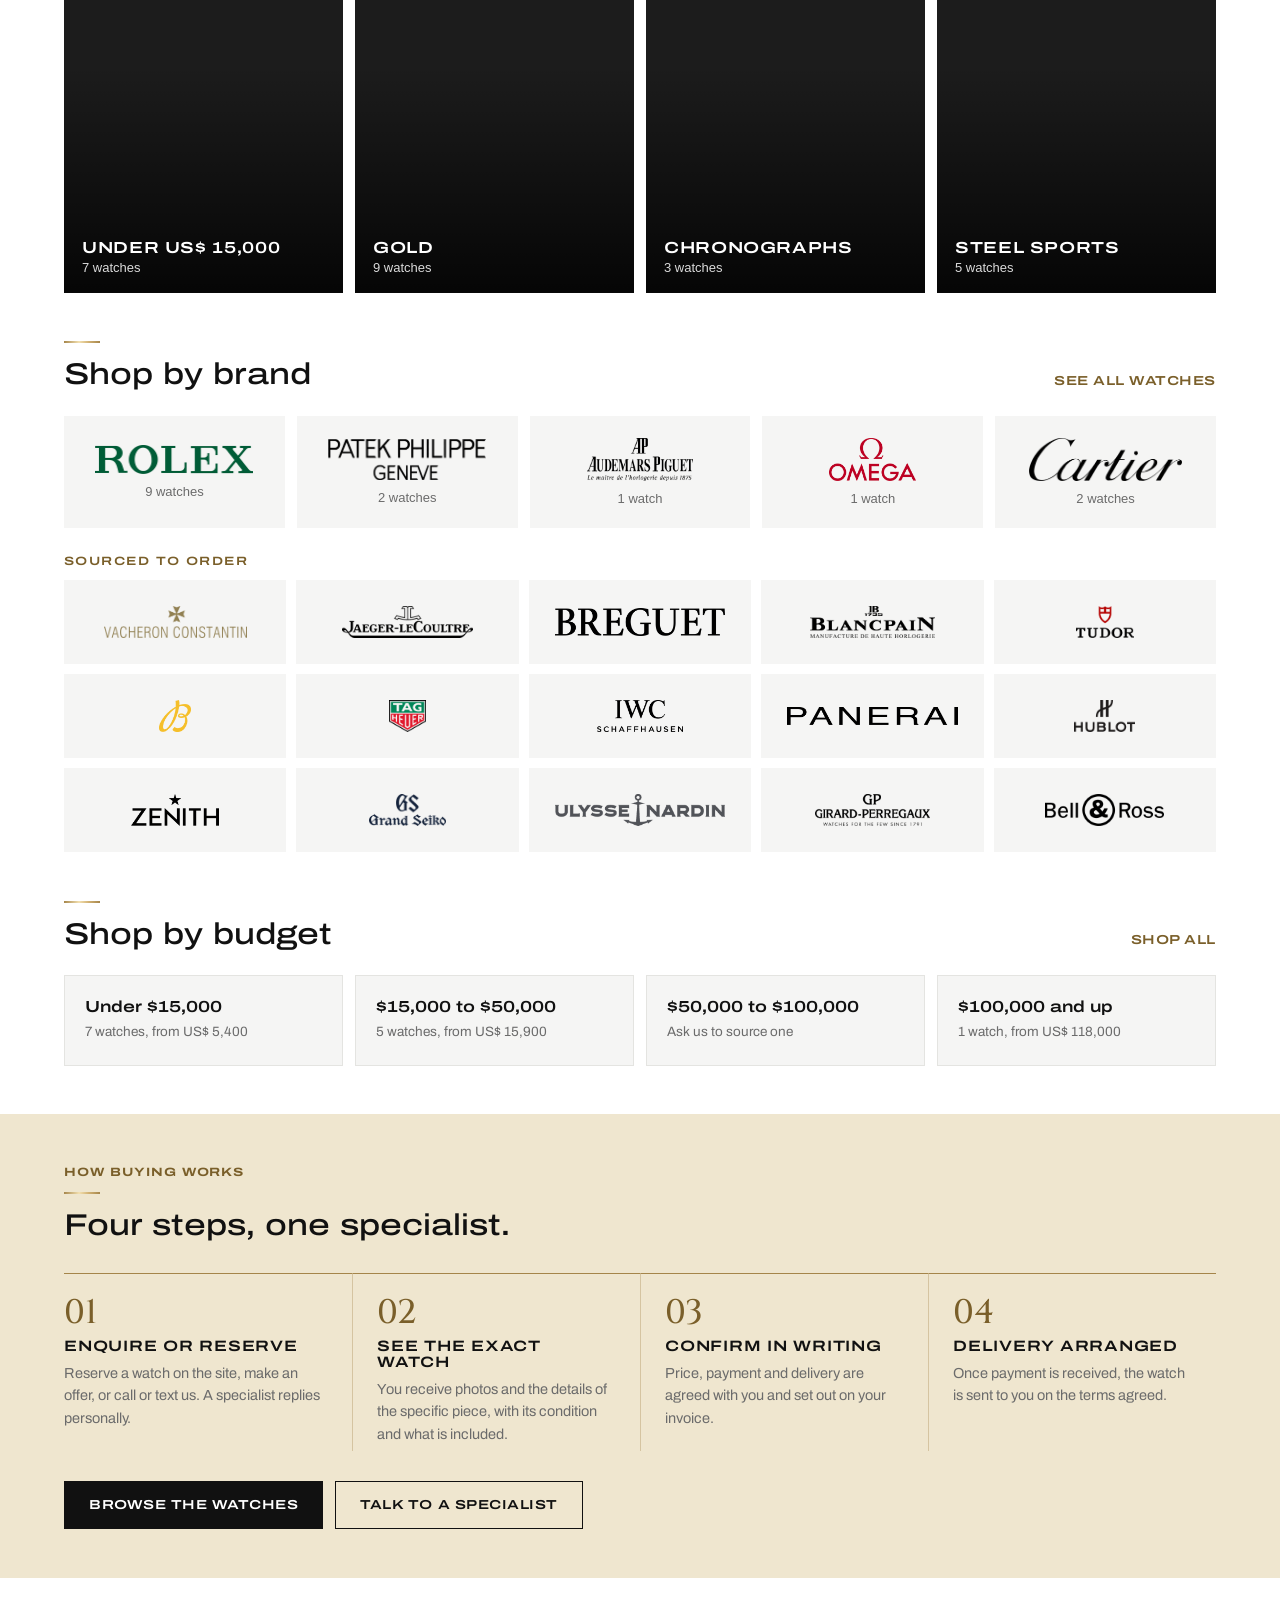
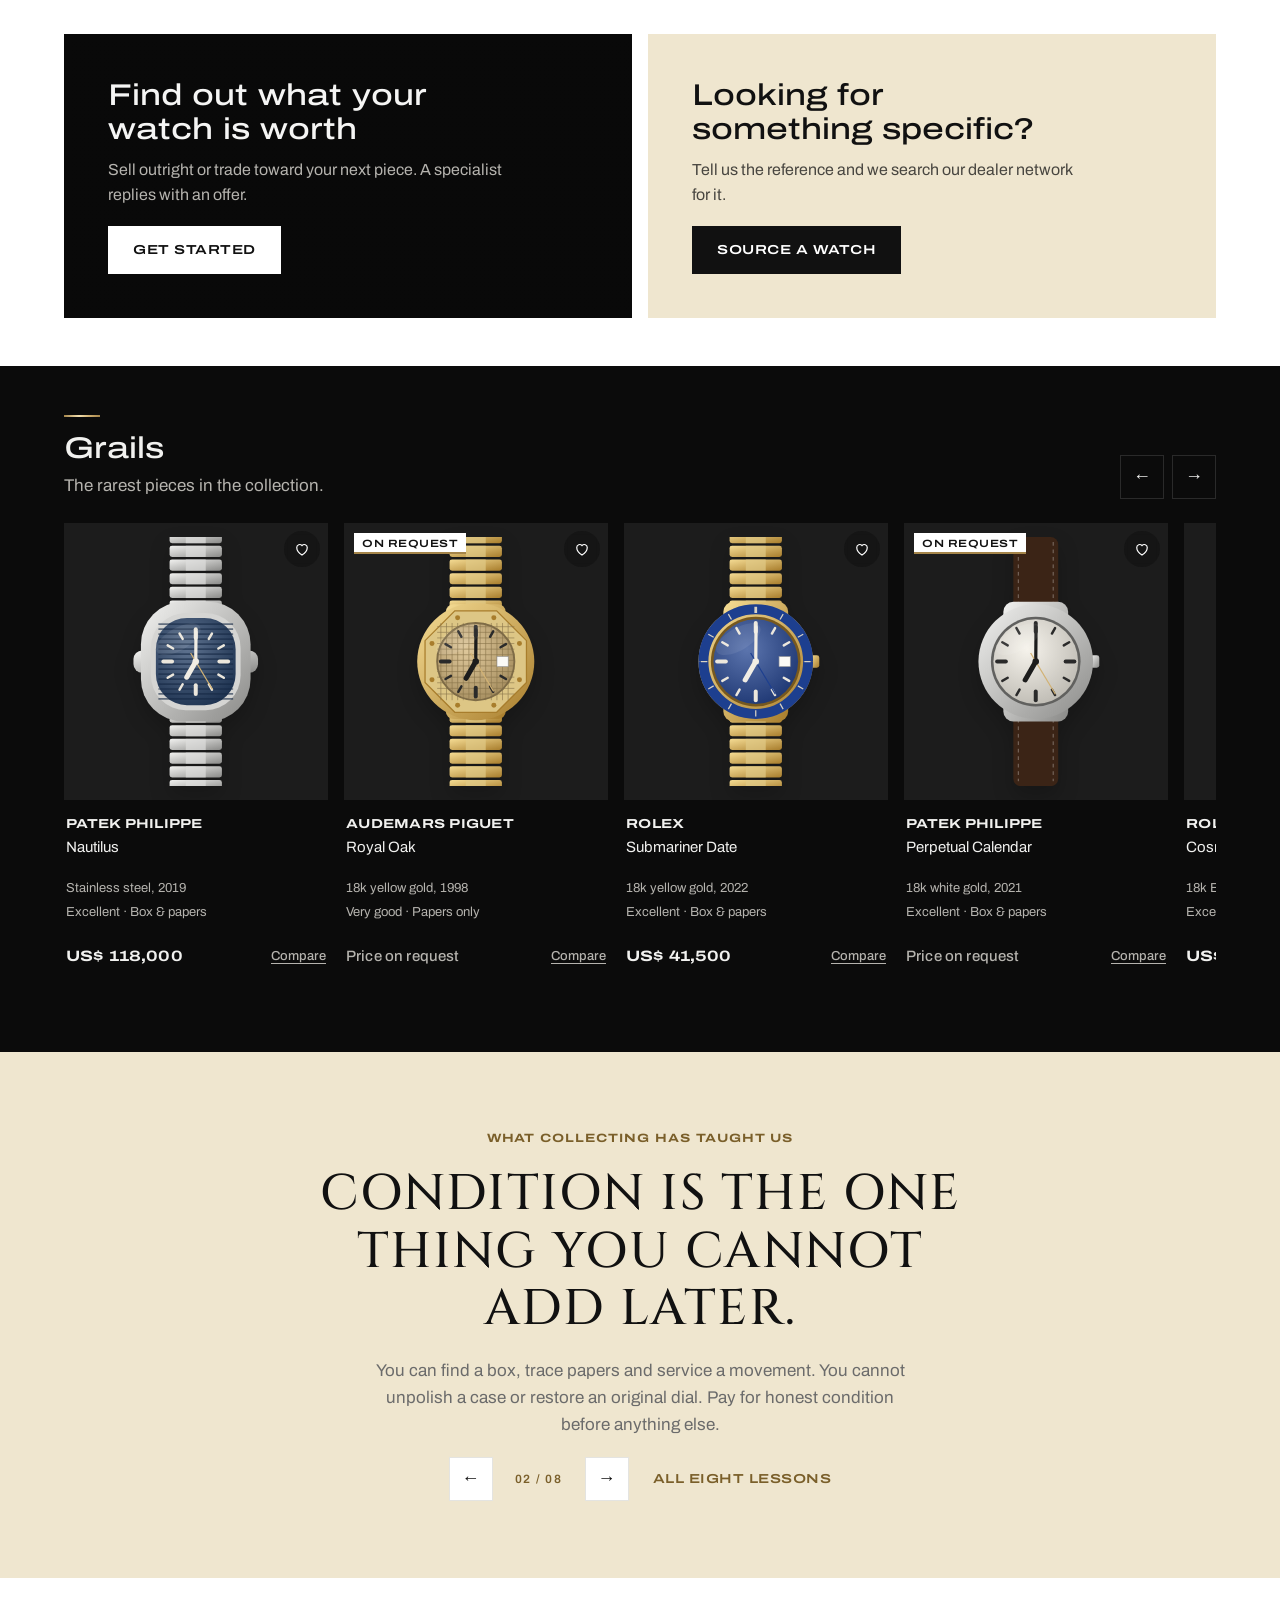
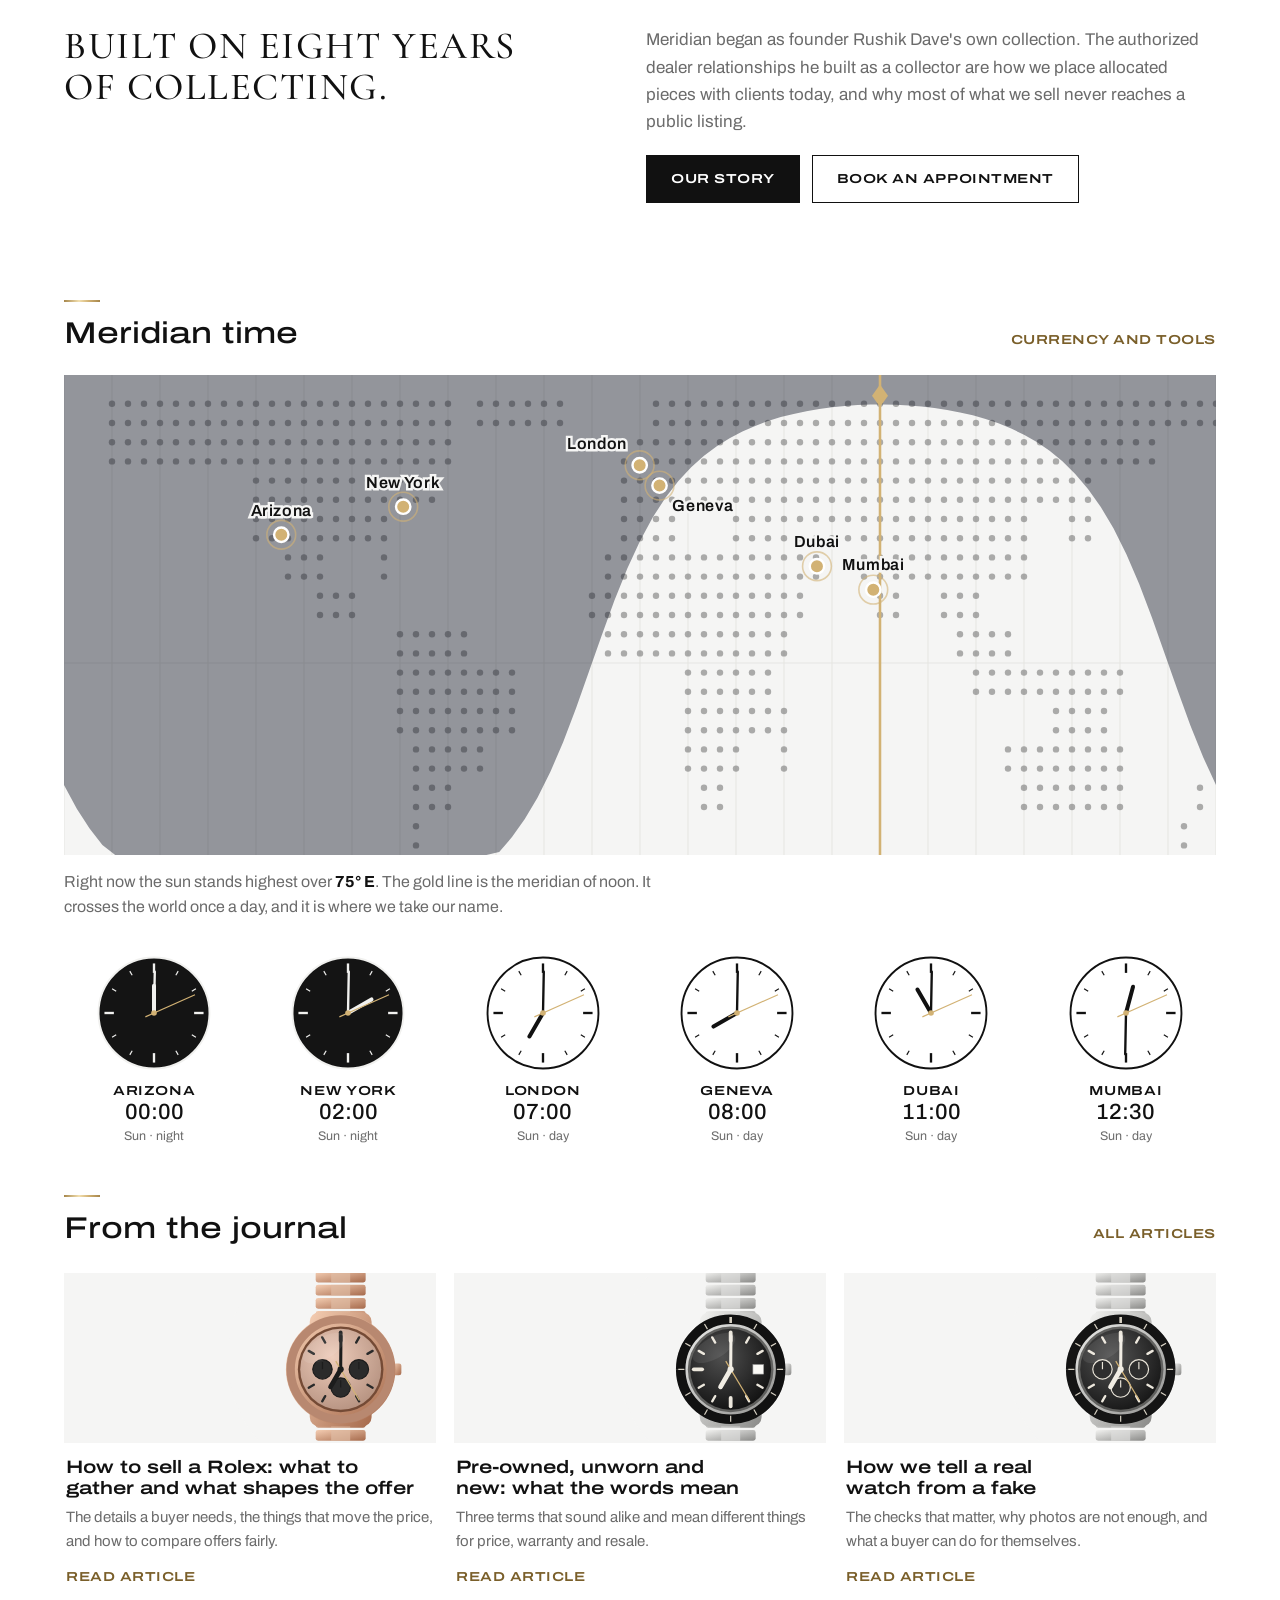
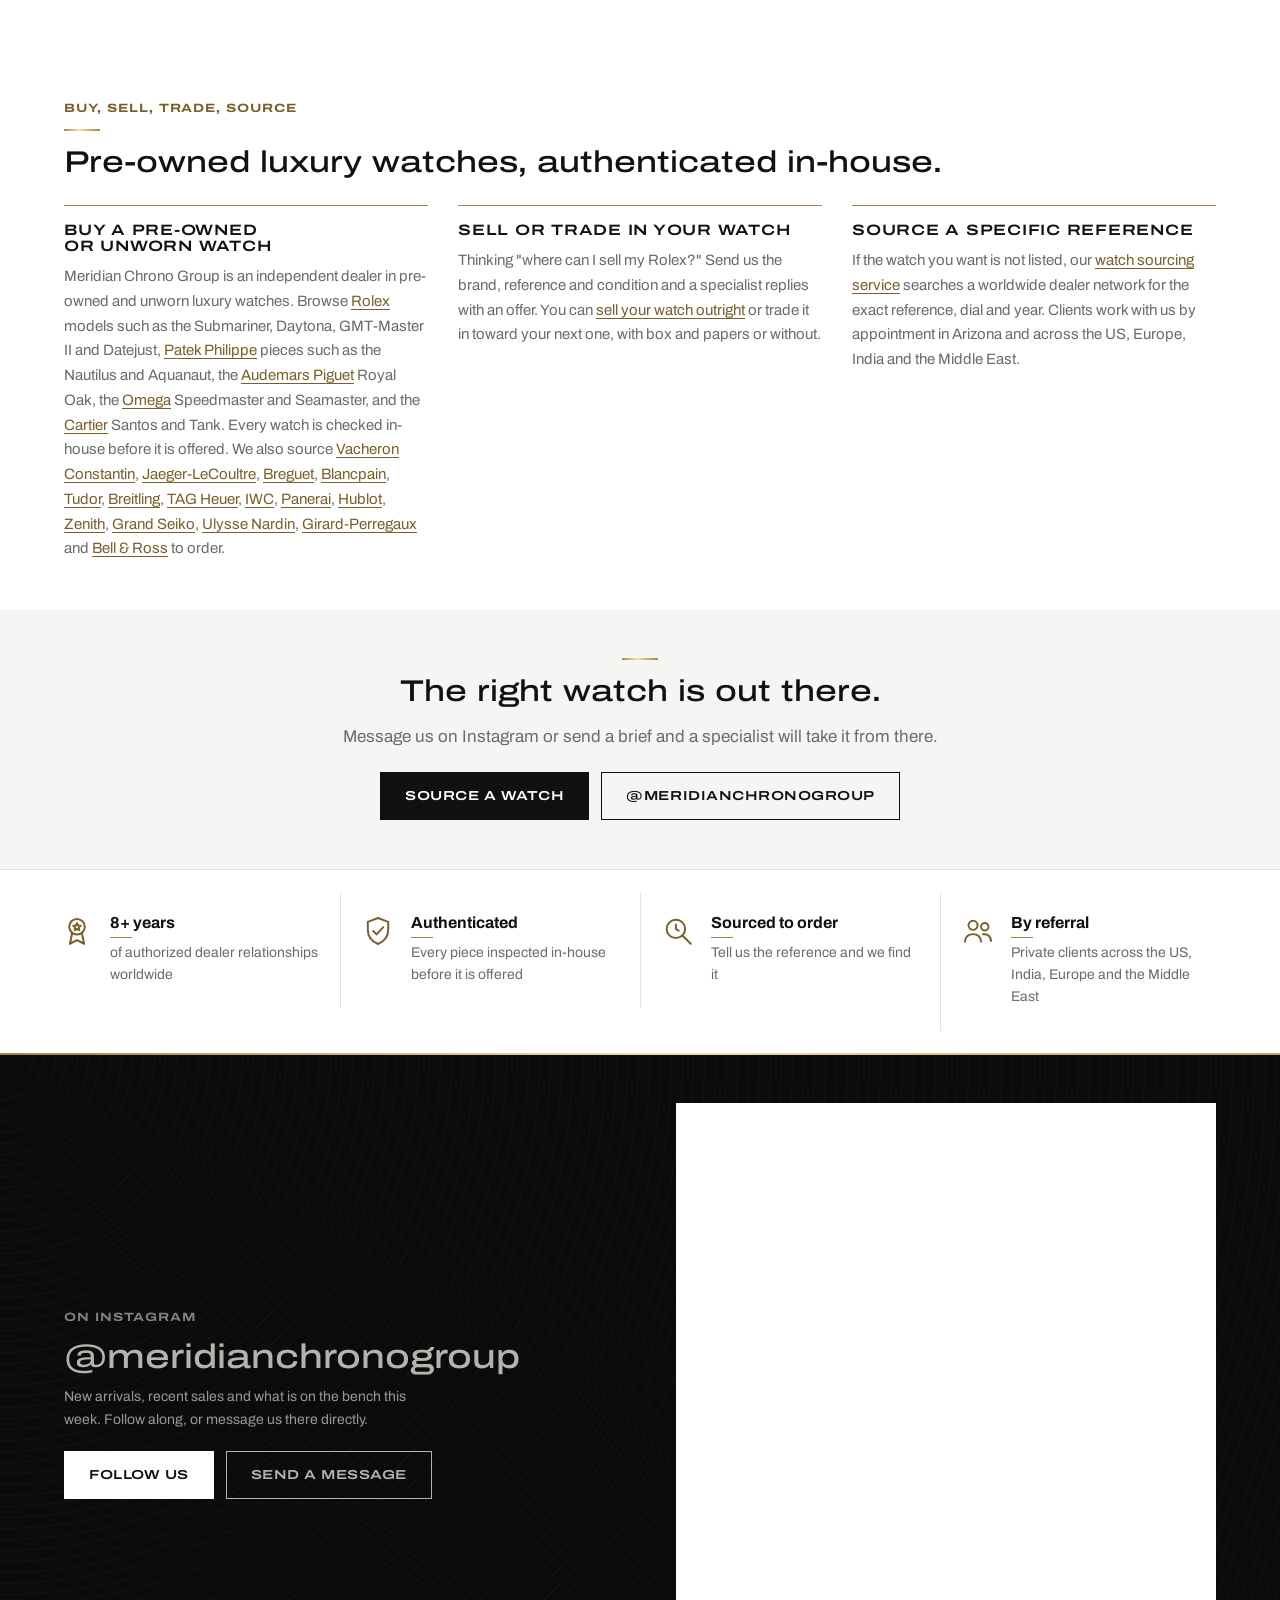
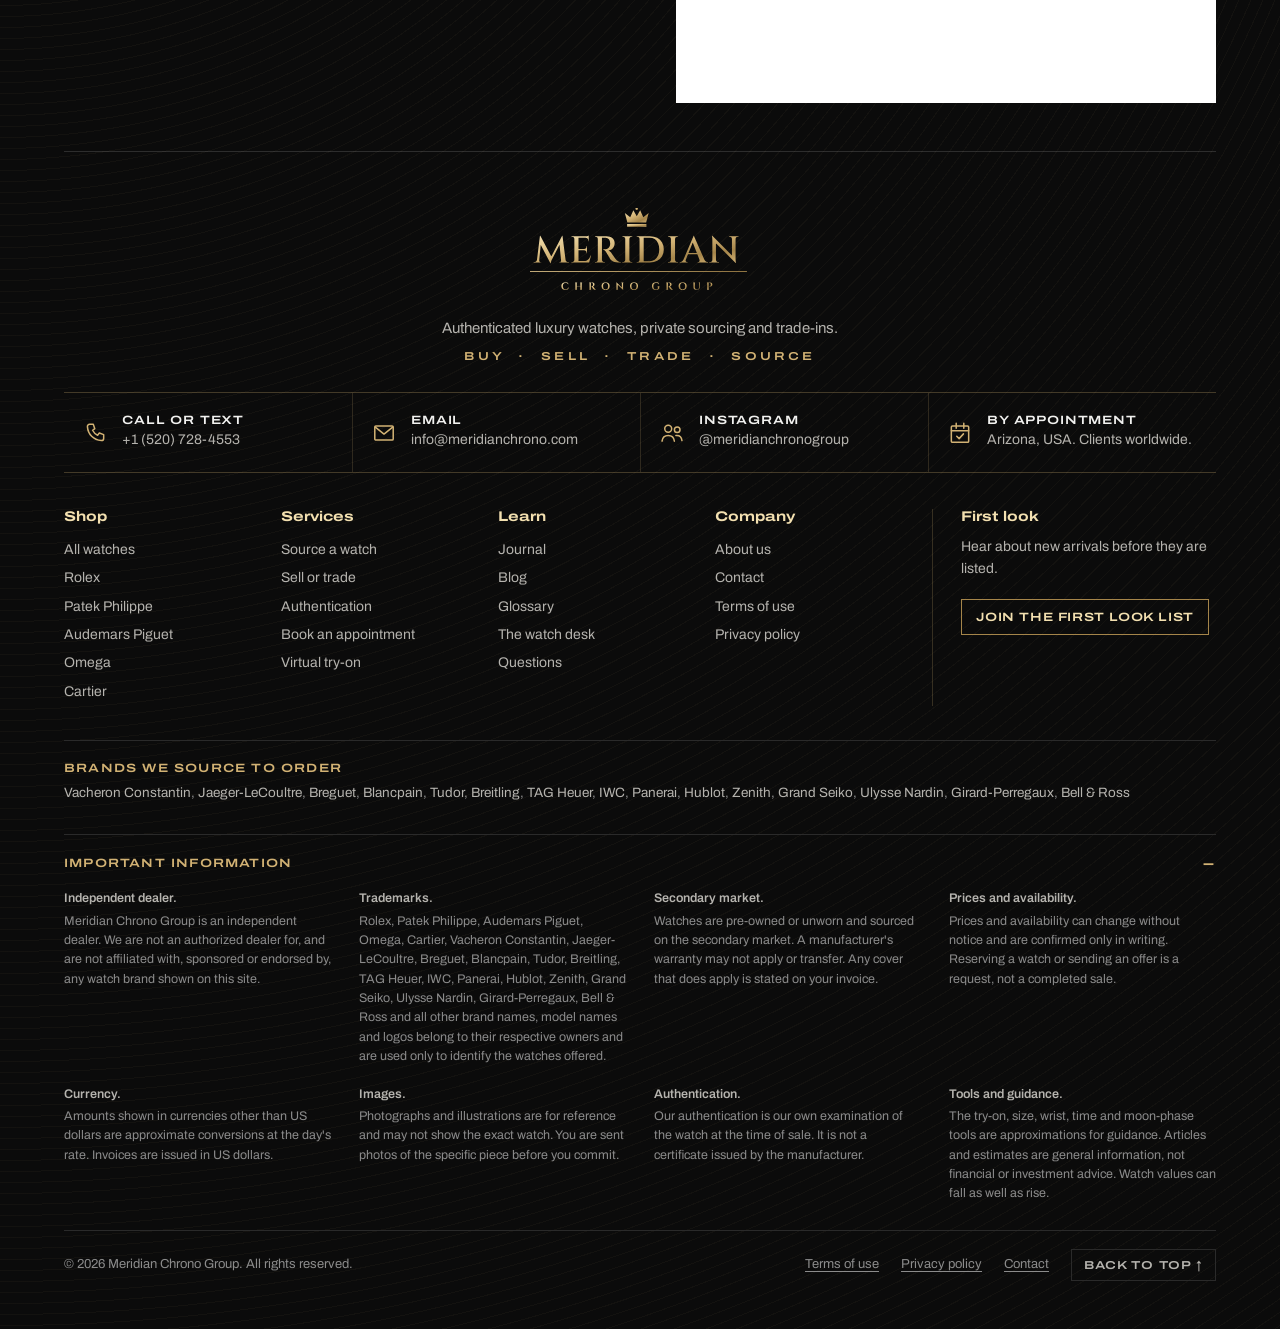
==== commit 8a9309fd: "Match article photos to topics; add blog theme source" ====
--- a/index.html
+++ b/index.html
@@ -1842,7 +1842,7 @@
 const G=[["Authorized dealer (AD)","A retailer appointed by a watch brand to sell its new watches."],["Allocation","The limited supply of a model that a dealer receives, usually offered to established clients first."],["Reference number","The maker's code for a specific combination of model, case material, dial and bracelet."],["Full set","A watch sold with its original box, warranty card or papers, and accessories."],["Box and papers","The original presentation box and the warranty card or certificate issued at first sale."],["Calibre","The movement inside the watch, identified by the maker's model number."],["Automatic","A mechanical movement wound by the motion of the wearer's wrist."],["Manual wind","A mechanical movement wound by turning the crown."],["Chronograph","A watch with a built-in stopwatch, usually with sub-dials and pushers."],["GMT","A complication that shows a second time zone with an extra hand and a 24-hour scale."],["Complication","Any function beyond hours, minutes and seconds, such as a date, a chronograph or a moon phase."],["Bezel","The ring around the crystal. It can be fixed, or rotate to time a dive or track a second time zone."],["Lug to lug","The length of the case from the tips of the top lugs to the bottom lugs, which decides how a watch sits on the wrist."],["Unworn","A pre-owned watch that has not been worn since it was first sold."],["Service history","The record of maintenance carried out on a watch, ideally with receipts."],["Patina","The natural ageing of a dial, hands or case, which many collectors value on vintage pieces."],["Amplitude","How far the balance wheel swings on each beat, measured in degrees. A healthy reading suggests a movement in good order."],["Balance wheel","The wheel that swings back and forth to divide time into equal beats. It is the heart of a mechanical movement."],["Caseback","The back of the case. Solid on most sports watches, sapphire on those that show the movement."],["Chronometer","A watch whose movement has passed an independent accuracy test, most often by COSC in Switzerland."],["Crown","The knob used to wind the watch and set the time."],["Cyclops","The small magnifying lens over the date window, best known from Rolex."],["Lume","Luminous material on the hands and markers that glows in the dark."],["Moonphase","A display that shows the current phase of the Moon."],["Neo-vintage","Watches from roughly the 1980s to the early 2000s: modern enough to wear daily, old enough to have character."],["Perpetual calendar","A calendar that accounts for the length of each month and for leap years without adjustment."],["Polishing","Refinishing a case to remove marks. Too much removes metal and softens the original shape."],["Power reserve","How long a fully wound watch runs before it stops."],["Sapphire crystal","Synthetic sapphire used for the glass. It is very hard to scratch."],["Tachymeter","A scale on a chronograph's bezel for working out speed over a known distance."],["Two-tone","A watch made in two metals, usually steel and gold. Rolex calls its version Rolesor."],["Water resistance","The depth rating a watch is tested to. Seals age, so it should be retested over time."]];G.sort((a,b)=>a[0].localeCompare(b[0]));
 const gl=()=>{const q=$("#gq").value.trim().toLowerCase(),L=G.filter(g=>!q||(g[0]+" "+g[1]).toLowerCase().includes(q));$("#gl").innerHTML=L.length?L.map(g=>`<div><dt>${esc(g[0])}</dt><dd>${esc(g[1])}</dd></div>`).join(""):`<p style="color:var(--mute)">No terms match that search.</p>`};$("#gq").addEventListener("input",gl);gl();
 const JB=[["Brands make fewer of their most requested models than buyers want. Each authorized dealer receives a limited number, called its allocation, and decides which clients are offered them.","Dealers usually offer those watches first to clients with a purchase history. A buyer who is new to a dealer can wait a long time for a popular steel sports model, sometimes years.","That leaves two routes. One is to build a relationship with a dealer over time. The other is the secondary market, where the same watch is available now at the market price, which can sit above or below retail depending on the model.","Meridian's sourcing rests on dealer relationships built over more than eight years of collecting. Send us a brief and we look for the watch through that network first."],["A full set is the watch with everything it was first sold with: the inner and outer boxes, the warranty card or certificate, the booklets, the hang tags and any spare bracelet links.","The warranty card matters most. It records the reference, the serial number and the date and place of the first sale, which helps confirm where a watch came from.","A full set generally sells for more than the same watch on its own, and it is easier to resell later. How much more depends on the brand, the model and the age of the watch.","Older and vintage watches often trade without papers, and there condition and originality count for more. Whatever you own, keep the set together and keep your service receipts with it."],["An Audemars Piguet reference looks long, but it reads in blocks. Take 15510ST.OO.1320ST.06.","The first digits, 15510, identify the model. The letters that follow give the case material: ST for steel, OR for pink gold, BA for yellow gold, BC for white gold, TI for titanium and CE for ceramic.","The middle pair shows gem setting, and OO means the case has none. The next block identifies the bracelet or strap and its material, and the last digits identify the dial version.","Two watches that look alike can carry different references and different values, so check that the reference on the papers matches the watch in front of you."],["Case diameter is the number everyone quotes, but it is only part of how a watch wears. A 40 mm watch with short, curved lugs can sit smaller than a 38 mm watch with long, flat ones.","The measurement to check is lug to lug: the length from the top of the case to the bottom. If that is shorter than the flat top of your wrist, the watch will sit well. If the lugs overhang, it will look and feel too big.","As a starting point, wrists under about 6.25 inches tend to suit 34 to 38 mm, wrists around 7 inches suit 38 to 42 mm, and larger wrists carry 42 mm and above comfortably. Thickness matters too, especially under a shirt cuff.","Taste counts as much as measurement. Dress watches are traditionally smaller and sports watches larger. Use the try-on tool on any watch page to see the proportions on your own wrist size before you decide."],["Steel is the everyday choice. It is light, hard-wearing and easy to refinish, and steel sports models from the major makers are often the hardest to buy at retail.","Gold is heavier on the wrist, noticeably so, and softer, which means it picks up marks more easily. Yellow gold reads classic, rose gold warmer, and white gold looks like steel to everyone but the wearer.","Two-tone, steel with gold, sits between the two. It costs less than a full gold watch and wears lighter, and after years out of fashion it is firmly back in demand.","On value, there is no universal rule. Some steel references trade well above their retail price while the gold versions trade below theirs, and the reverse can be true for older pieces. Ask us about the specific reference you have in mind."],["A mechanical watch needs very little, but it does need it consistently. An automatic that is worn daily winds itself. If it has stopped, give the crown thirty or so turns before setting the time.","Avoid changing the date when the hands are between about nine in the evening and three in the morning. On many movements the date mechanism is engaged during those hours and can be damaged.","Water resistance is not permanent. Seals age, so have the watch pressure tested before swimming with it, and always check that a screw-down crown is fully closed. Keep the watch away from strong magnets such as speakers and phone cases with magnetic clasps.","Makers generally suggest a full service every five to ten years, depending on the movement. Keep the receipts with the box and papers. A documented service history makes a watch easier to sell and worth more when you do."],["Selling a Rolex is simpler when you have the facts ready. Start with the reference number and the serial number. On most models the reference is engraved between the lugs at twelve o'clock and the serial at six, and on newer watches the serial is on the inner ring around the dial. Both are also printed on the warranty card.", "Next, gather what came with the watch. The warranty card, the inner and outer boxes, the booklets, the hang tags and any spare bracelet links together make up a full set. A full set usually brings a stronger offer than the watch alone, and it makes the watch easier to place with the next owner.", "Condition comes after that. A buyer looks at whether the case has been polished, how much stretch there is in the bracelet, and whether the dial, hands and bezel are original to the watch. Service history helps too. A receipt from a recent service tells the buyer the movement is healthy; a watch that has never been serviced is not a problem, but it is priced with a service in mind.", "The market sets the rest. Steel sports models are in constant demand, so offers on them tend to sit close together. Precious metal and less common references vary more, which is where it pays to ask more than one buyer.", "When you compare offers, compare the same thing. Ask whether the figure is a firm offer or an estimate, whether it depends on inspection, how and when you are paid, and who covers insured shipping. An outright sale pays you now. A trade-in puts the value toward another watch, and can be the better route if you already know what you want next.", "To get a figure from Meridian, send the reference, the year if you know it, what is included and a few clear photos. A specialist replies with an offer, and nothing is final until we have seen the watch."],["Watch listings use a small set of words that carry a lot of weight. Knowing exactly what each one means makes it much easier to compare two watches that look the same in photos.", "New, in the strict sense, means bought from an authorized dealer of the brand, with the manufacturer's warranty starting on the day you buy it. Only authorized dealers sell watches this way.", "Unworn describes a watch that has been sold once already but never used. It is typically complete with its box and papers and may still carry its protective stickers. Because the warranty card is dated from the first sale, some of the warranty period has usually passed, and whether the cover transfers depends on the brand. An independent dealer selling an unworn watch should say plainly what cover, if any, comes with it.", "Pre-owned means the watch has been worn. That covers a wide range, from a piece worn a handful of times to one with decades of daily use, so the description matters: look for the condition grade, whether the case has been polished, the service history and what is included.", "Price follows from this. Unworn examples of in-demand models often cost more than retail, because the buyer is paying to skip the wait. Pre-owned pieces are usually where the value is, especially for models that are easy to find.", "Meridian is an independent dealer, so the watches we offer are pre-owned or unworn, never new in the authorized-dealer sense. Each listing states which it is, and any cover that applies is written on your invoice."],["Counterfeit watches have improved to the point where a photo is no longer enough to judge one. The better copies get the look right from arm's length. They are found out by details, and by what is inside.", "We start with the paperwork and the numbers. The reference and serial on the case should match the warranty card, and the style of the engraving should be right for the year. A serial that turns up on more than one watch is an immediate stop.", "Then the dial, under magnification. Genuine printing is sharp and evenly spaced. The luminous material on the dial and the hands should have aged in the same way, and the date wheel should use the correct typeface and sit square in its window. Refinished dials and replacement hands are not fakes, but they change what a watch is worth and they should be disclosed.", "The case and bracelet come next. Weight, the finish on the edges, the fit of the end links and the action of the clasp all tell a story. We measure against the reference, because copies are often a fraction out.", "The movement settles it. Opening the case shows the calibre, its finishing and its markings, and a timing machine shows how it is running. This is the step that cannot be done from photographs, and the main reason to buy from someone who has the watch in hand.", "For a buyer, the practical advice is short. Buy the seller before you buy the watch, ask for the serial and clear photos, be wary of a price well below the market, and ask what happens if the watch turns out not to be as described. Our authentication is our own examination at the time of sale; it is not a certificate from the manufacturer."],["The Submariner and the GMT-Master II are the two Rolex sports watches most people compare first. They share the Oyster case, the bracelet and much of the same engineering, yet they were designed for different jobs, and that still shapes how each one wears.", "The Submariner arrived in 1953 as a diver's watch. Its bezel turns in one direction only, so a knock can only shorten a timed dive, never lengthen it. The current model is water resistant to 300 metres. With or without a date, it is the simpler of the two: three hands, a clear dial and nothing to set beyond the time.", "The GMT-Master followed in the mid-1950s for airline crews crossing time zones. It adds a fourth hand that circles the dial once every 24 hours and a bezel marked for 24 hours that turns both ways, so you can read a second time zone at a glance and a third with a turn of the bezel. The GMT-Master II lets you set the local hour hand on its own, which is the feature travellers end up using most.", "On the wrist the Submariner is a touch larger and plainer. The GMT-Master II is where Rolex has more fun with colour, and its two-tone bezels have picked up nicknames among collectors that are now better known than the reference numbers.", "Which to choose comes down to use. If you travel or work across time zones, the GMT function earns its place every week. If you want one watch that goes with everything and asks nothing of you, the Submariner is hard to fault.", "Both are in steady demand, so expect to wait at an authorized dealer or to pay the market price on the secondary market. If you have a particular reference in mind, tell us and we will look for it."],["It seems backwards that a watch can cost more second-hand than it does in the shop. For a small number of models it is simply how the market works, and the explanation is supply.", "The big brands make fewer of their most wanted watches than people want to buy. Each authorized dealer receives a limited number and offers them to its established clients first. A new customer asking for a popular steel sports model may be told the wait is long, with no promise at the end of it.", "The secondary market is where that unmet demand goes. A buyer who wants the watch now, not in a few years, pays the price at which an owner is willing to sell today. For the most requested references that price sits above retail. The difference is what it costs to skip the queue.", "This applies to far fewer watches than the headlines suggest. Most luxury watches sell below their retail price once they leave the shop, sometimes well below, which is exactly why pre-owned can be such good value. Premiums are concentrated in a handful of steel models from a handful of brands.", "Premiums also move. They rose sharply a few years ago and have eased since on many references. Nobody can tell you where a given watch will trade in five years, and anyone who promises a return should be treated with caution.", "Our advice is the same to every client: buy the watch you want to wear at a price you are comfortable with. If it holds its value, that is a bonus, not the plan. This article is general information and not financial or investment advice."],["Choosing a first luxury watch is harder than it should be, mostly because there is too much choice. Five questions cut the list down quickly.", "First, when will you wear it? A watch for every day needs to cope with desks, door frames and rain, which points to steel, a bracelet and decent water resistance. A watch for occasions can be thinner, dressier and in precious metal.", "Second, what size suits your wrist? Diameter gets all the attention, but the distance from lug tip to lug tip matters more, because that is what decides whether the watch sits on your wrist or overhangs it. If you can, try a watch on. If you cannot, measure your wrist and compare.", "Third, how much do you want the watch to do? Time and date cover most lives. A chronograph or a second time zone is useful if you will use it and clutter if you will not. Simpler watches are also cheaper to service.", "Fourth, new or pre-owned? Pre-owned usually gets you more watch for the money and lets you buy models that are hard to find new. In exchange, you need to trust the seller and understand what cover comes with it.", "Fifth, what is the whole cost? Allow for insurance and for a service every so often. A mechanical watch is a machine, and looking after it is part of owning it.", "If you answer those honestly you will usually be left with three or four watches, and at that point the right one tends to be the one you keep going back to. If you would like a second opinion, tell us your budget and how you will wear it, and a specialist will suggest a shortlist."],["Patek Philippe is known first for complicated dress watches, yet its two sports models are the ones most people ask us about. The Nautilus and the Aquanaut are related, and they are often mentioned in the same breath, though they feel quite different in the hand.", "The Nautilus came first, in 1976. Designed by Gerald Genta, it took its shape from a ship's porthole, with a rounded octagonal bezel and two small 'ears' at the sides of the case. The dial carries horizontal grooves and the bracelet is integrated, meaning it flows out of the case as one piece. At launch it was an expensive steel watch from a house known for gold, which was the point.", "The Aquanaut followed in 1997 as a younger, more casual take. Its case is a softer version of the same octagon, its dial has an embossed chequered pattern, and it is best known on a rubber strap that matches the dial. It is lighter and a little less formal than the Nautilus.", "Demand for both has run far ahead of supply for years. Patek Philippe ended production of the best known steel Nautilus reference, the 5711, in 2021, which only sharpened interest in it. Both models trade on the secondary market for well above their retail prices.", "Choosing between them is mostly a matter of how you dress. The Nautilus on its bracelet is the more elegant watch and sits happily under a cuff. The Aquanaut is the easier daily companion, particularly in warm weather.", "With either, the details matter: the exact reference, the year, the condition of the case and bracelet, and whether the set is complete. These are watches where a careful inspection before buying is worth every minute."],["A trade-in lets you put the value of a watch you own toward one you want. It is often the simplest way to move from one watch to the next, because the sale and the purchase happen together.", "It starts with a description. Send the brand, the reference, the year if you know it, the condition and what is included, with a few clear photos. From that a dealer can give a trade-in value. It is an estimate at this stage, since nobody can confirm condition from photos alone.", "Next you choose the watch you are trading toward. The trade-in value is set against its price and you pay the difference. If your watch is worth more than the one you are buying, the balance comes back to you.", "Then the watch is inspected. The dealer checks that it is authentic, that it matches the description and that it runs as it should. If everything is as described, the figure stands. If something was missed, such as a replaced part or a heavy polish, the figure is revised and you decide whether to go ahead.", "A trade-in value is sometimes a little different from an outright sale price. A dealer may offer more in trade because it is making a sale at the same time, so it is fair to ask for both numbers.", "A few things make any trade smoother: keep the box and papers together, pass on service receipts, and describe marks and repairs honestly at the start. It saves time for everyone and avoids a changed figure later. At Meridian the terms of a trade are agreed with you and set out in writing before anything is shipped."],["Few watches have a story as well known as the Omega Speedmaster. It was introduced in 1957 as a chronograph for motorsport, with the tachymeter scale moved from the dial to the bezel so it was easier to read at a glance.", "Its second life began in the 1960s. NASA tested chronographs from several makers for use on crewed missions, and in 1965 the Speedmaster was the one that passed. It was worn on the Moon in 1969, and the nickname Moonwatch has stayed with the model ever since.", "What is remarkable is how little the core watch has changed. The Speedmaster Professional is still a hand-wound chronograph in a steel case with a black dial and three sub-dials. You wind it each morning, which many owners come to enjoy.", "There are choices to make. The traditional version uses a hesalite crystal, a kind of acrylic that is warm to look at and easy to polish but scratches more readily. The alternative uses sapphire, which is far more scratch resistant, usually with a clear case back so you can see the movement. Beyond the Professional, the wider Speedmaster family includes automatic models, smaller cases and many limited editions.", "For a buyer, the Speedmaster is one of the more approachable icons. It is produced in good numbers, so it does not carry the premiums of the hardest-to-find sports watches, and pre-owned examples are plentiful. Check the reference and the year, whether the bracelet and dial are original to the watch, and when it was last serviced, because a chronograph costs more to service than a simple three-hand watch.", "It suits almost any wrist and almost any occasion, which is part of why collectors with far more expensive watches so often keep one."],["A watch you care about deserves a little administration. None of it is exciting, and all of it is far easier to do before something goes wrong.", "Start with records. For each watch keep the reference and serial number, the purchase invoice, the warranty card details and a set of clear photos, including the case back and the clasp. Store copies somewhere other than with the watches.", "Then check your cover. Many home insurance policies limit what they pay for a single item of jewellery or a watch, and some only cover it at home. If a watch is worth more than that limit, ask your insurer about listing it separately or look at a specialist policy. Ask whether cover applies when you travel, and whether a claim is settled in cash or by replacement.", "Values change, so review the insured figure from time to time. Insurers will often ask for a written valuation for higher-value pieces. Keep it with your records and update it every few years.", "For storage, a safe that is fixed in place is the usual answer at home, and a bank deposit box suits watches you rarely wear. Keep watches away from damp and from strong magnets such as speakers and some bag clasps, and store them so they cannot knock against each other.", "Mechanical watches like to run. If one has sat for a long time, wind it and let it run now and then. A watch winder is a convenience for watches with calendars that are tedious to reset; it is not a necessity.", "Finally, be careful what you share. Posting a watch online alongside details of where you live or when you are away is an avoidable risk. This article is general information; your insurer or broker is the right person to advise on your own cover."]];
-const JP=["1618215650148-e8e61eae521c","1581063683670-6df2247f1d8e","1638872726444-0579101a60e7","1649357585015-179ed98f513d","1790699807407-05e577c9704d","1788125856699-aee0e94d9150","1731446451263-fc3881d4973d","1626624386327-5204714bae9f","1602103146071-b3b209c8ca9b","1547996160-81dfa63595aa","1604242692760-2f7b0c26856d"];
+const JP=["1618215650148-e8e61eae521c","1581063683670-6df2247f1d8e","1638872726444-0579101a60e7","1649357585015-179ed98f513d","1790699807407-05e577c9704d","1788125856699-aee0e94d9150","1790699807407-05e577c9704d","1581063683670-6df2247f1d8e","1788125856699-aee0e94d9150","1547996160-81dfa63595aa","1638872726444-0579101a60e7","1649357585015-179ed98f513d","1626624386327-5204714bae9f","1602103146071-b3b209c8ca9b","1731446451263-fc3881d4973d","1604242692760-2f7b0c26856d"];
 const jart=(w,i)=>`<span class="jw"><svg class="jart" viewBox="0 0 360 150" preserveAspectRatio="xMidYMid slice" aria-hidden="true"><rect width="360" height="150" style="fill:var(--tile)"/><circle cx="270" cy="75" r="110" style="fill:var(--soft)"/><svg x="190" y="-20" width="140" height="210" viewBox="0 0 120 200">${art(w)}</svg></svg><img class="ph" loading="lazy" alt="" src="${U(JP[i%JP.length],900)}" onerror="this.remove()"></span>`;
 const AX=[["Send us a brief","#source"],["Shop full sets","#shop?f=1"],["See the Royal Oak in hand","#shop?q=Royal%20Oak"],["Try a watch on your wrist","#tools"],["See gold watches in hand","#shop?c=gold"],["Ask us about servicing","#contact"],["Get a trade-in or sale offer", "#sell"],["Browse unworn watches", "#shop"],["See how we authenticate", "#authentication"],["Shop Rolex", "#shop?b=Rolex"],["Source a specific watch", "#source"],["Help me choose", "#shop"],["Shop Patek Philippe", "#shop?b=Patek Philippe"],["Start a trade-in", "#sell"],["Shop Omega", "#shop?b=Omega"],["Talk to a specialist", "#contact"]];
 function article(i){$("#artc").innerHTML=`<a class="more" href="#journal">&#8592; All articles</a>${jart(W[i%W.length],i)}<h1 class="pg">${esc(J[i].t)}</h1><p class="rt">By the Meridian team &middot; ${Math.max(1,Math.round(JB[i].join(" ").split(" ").length/200))} minute read</p>${JB[i].map(t=>`<p>${esc(t)}</p>`).join("")}<p class="fine">General information only, not financial or investment advice. Watch values can fall as well as rise.</p><div class="anx"><span>Next</span><a href="${aH((i+1)%J.length)}">${esc(J[(i+1)%J.length].t)}</a></div><div class="ctas">${AX[i]?`<a class="btn" href="${AX[i][1]}">${AX[i][0]}</a>`:""}<a class="btn ghost" href="#shop">Shop the collection</a><button type="button" class="btn ghost" data-shl="${i+1}">Copy link</button></div>`}
